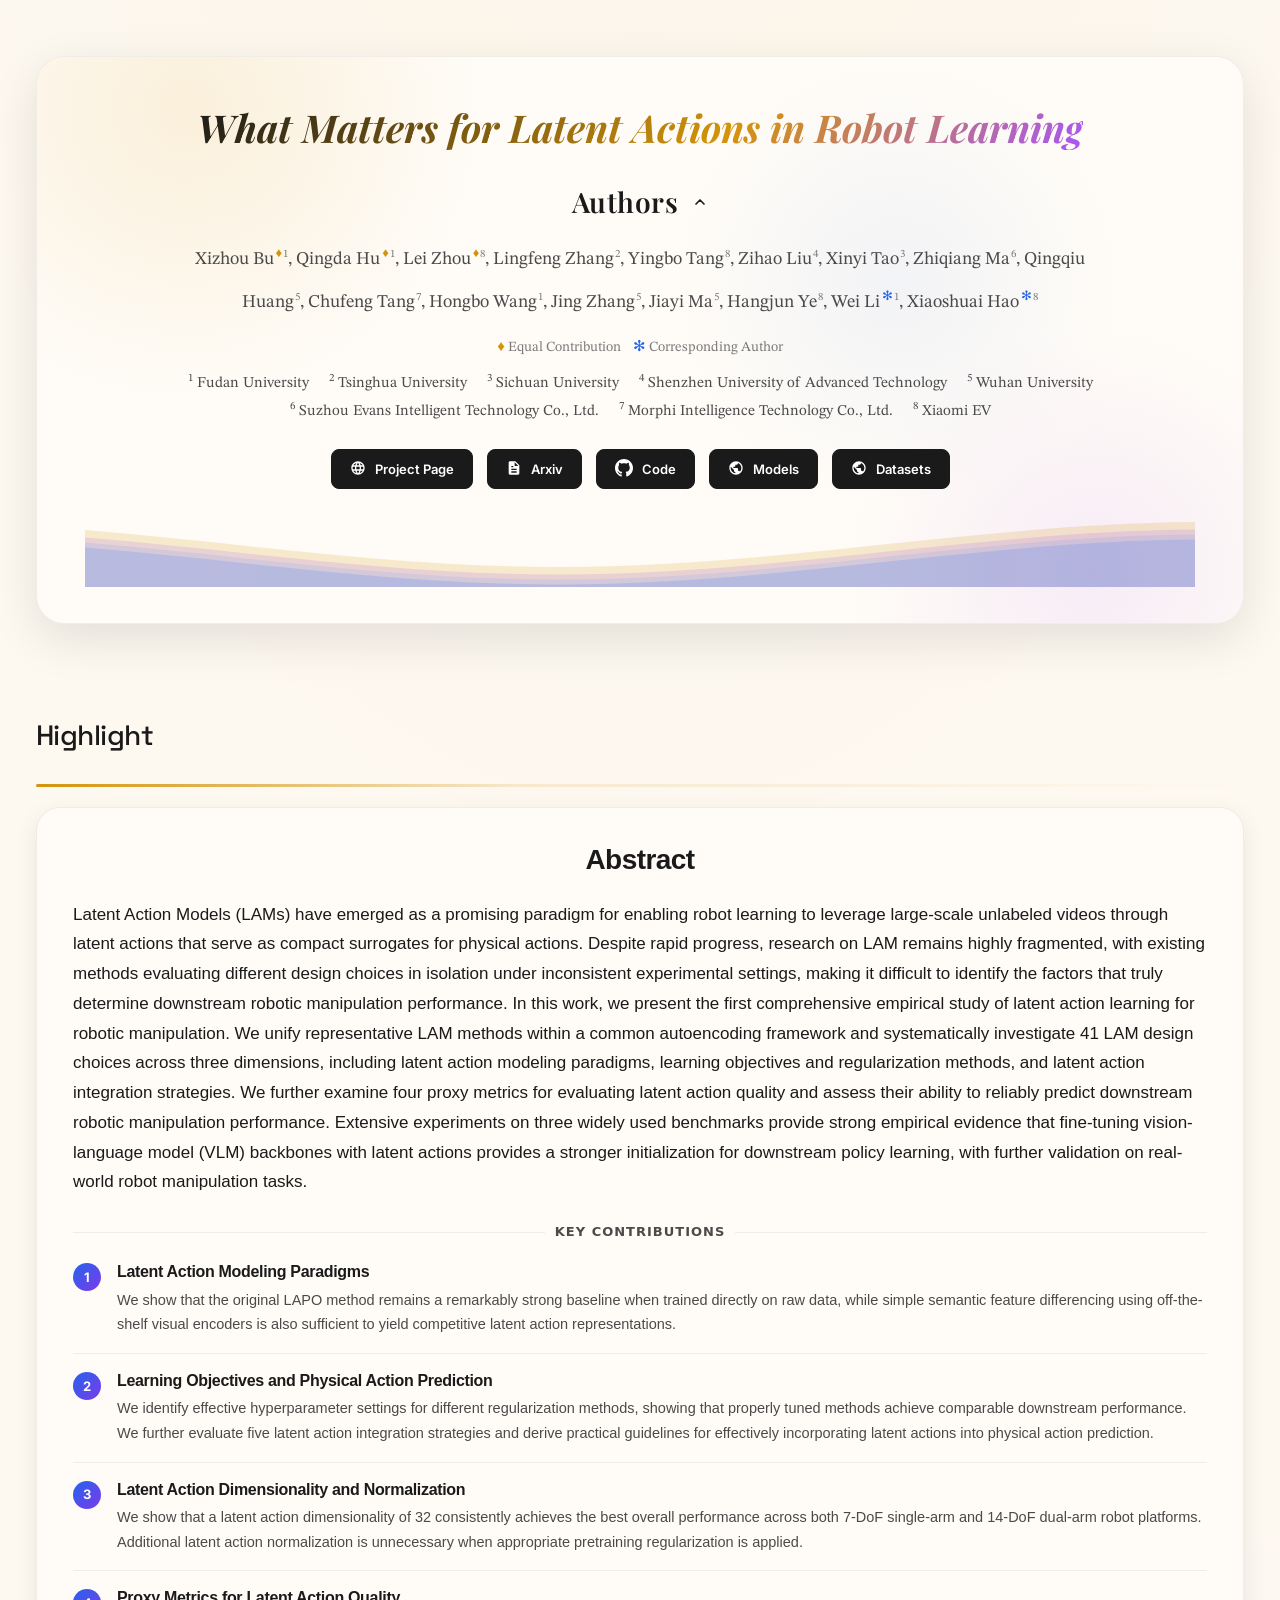
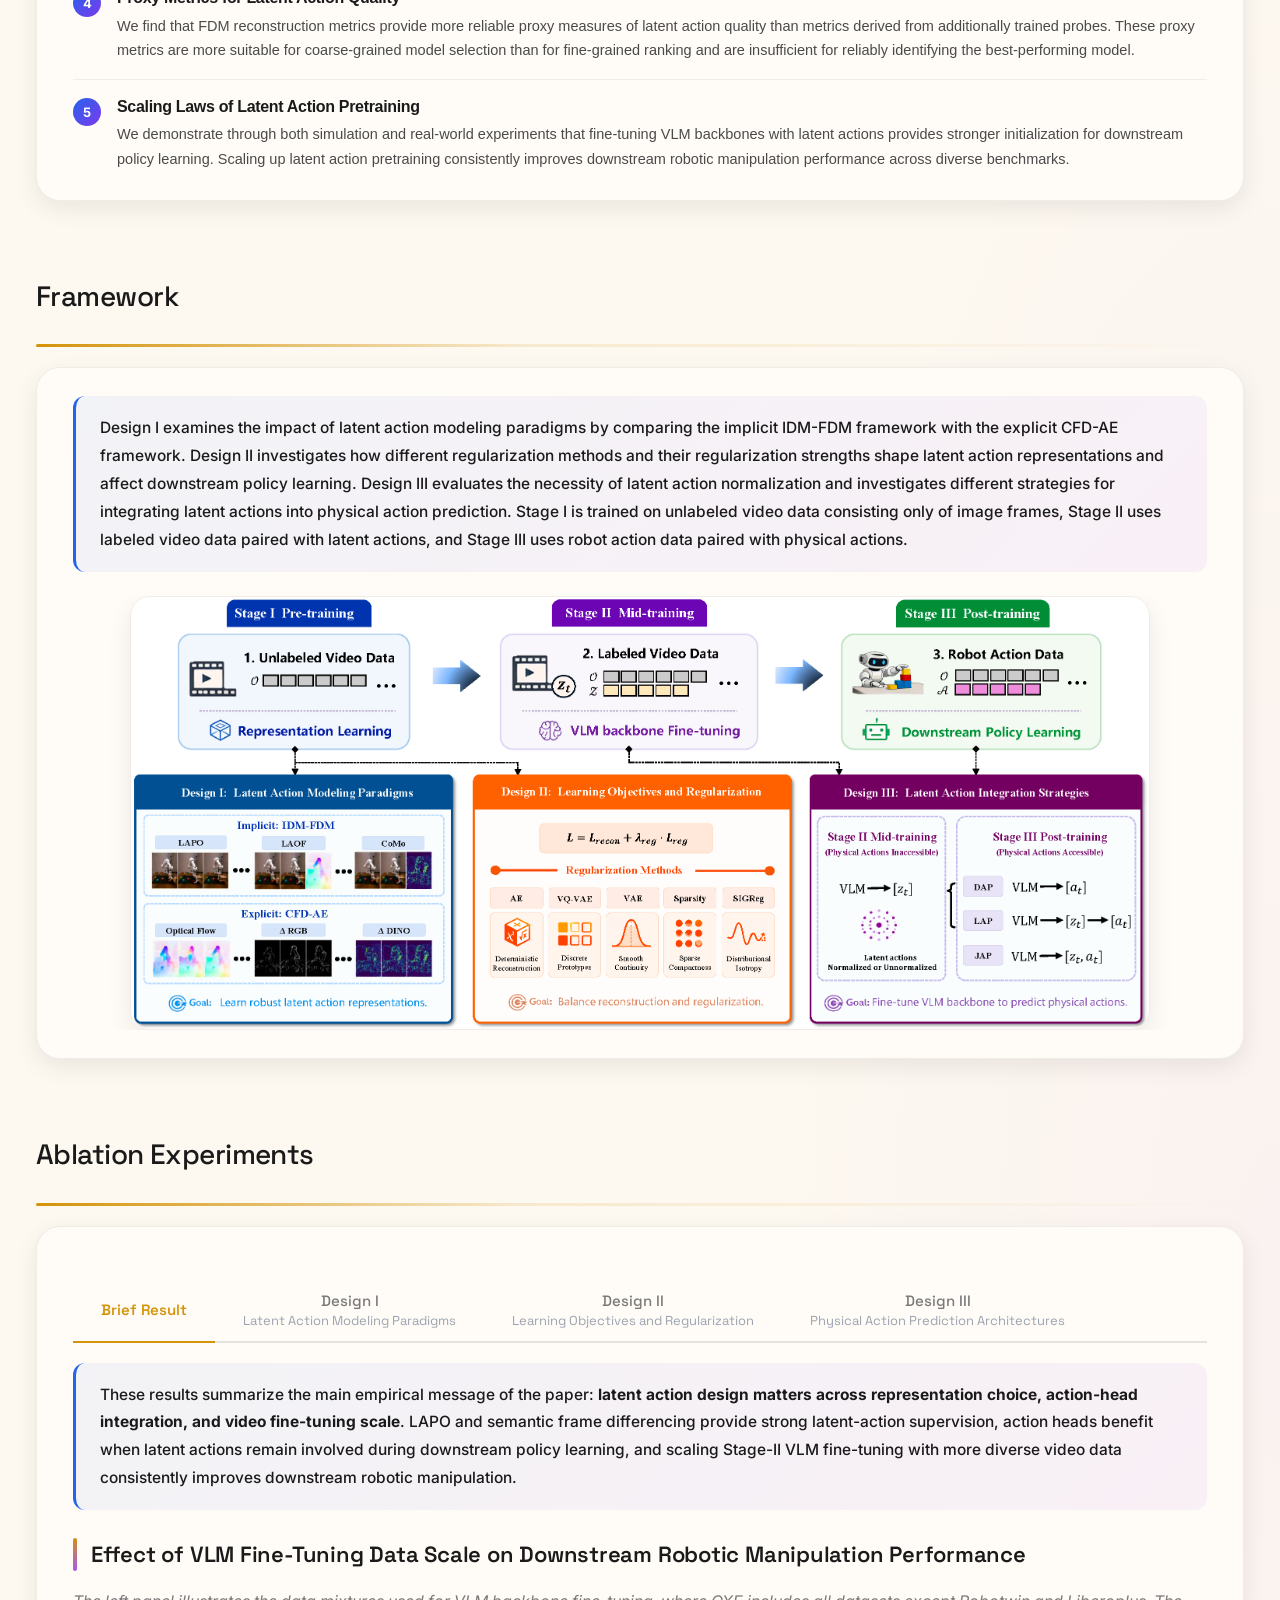
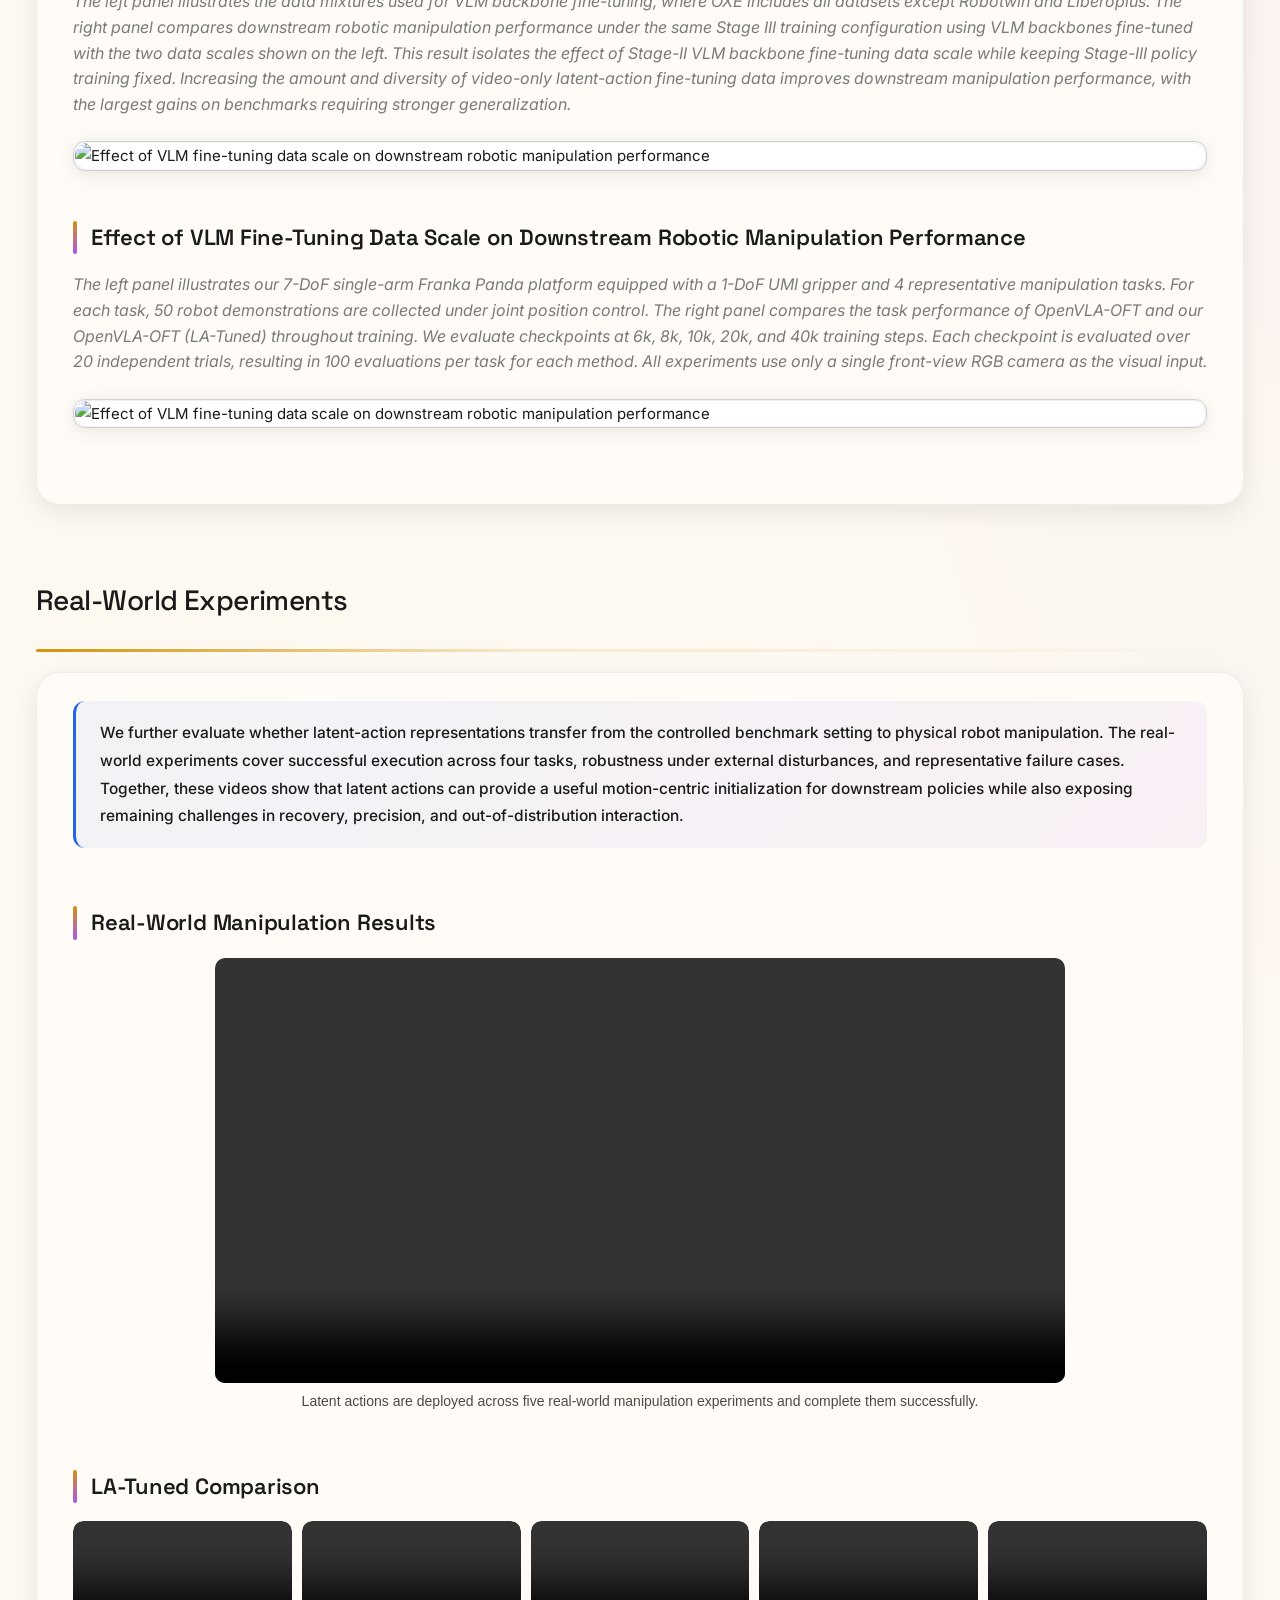
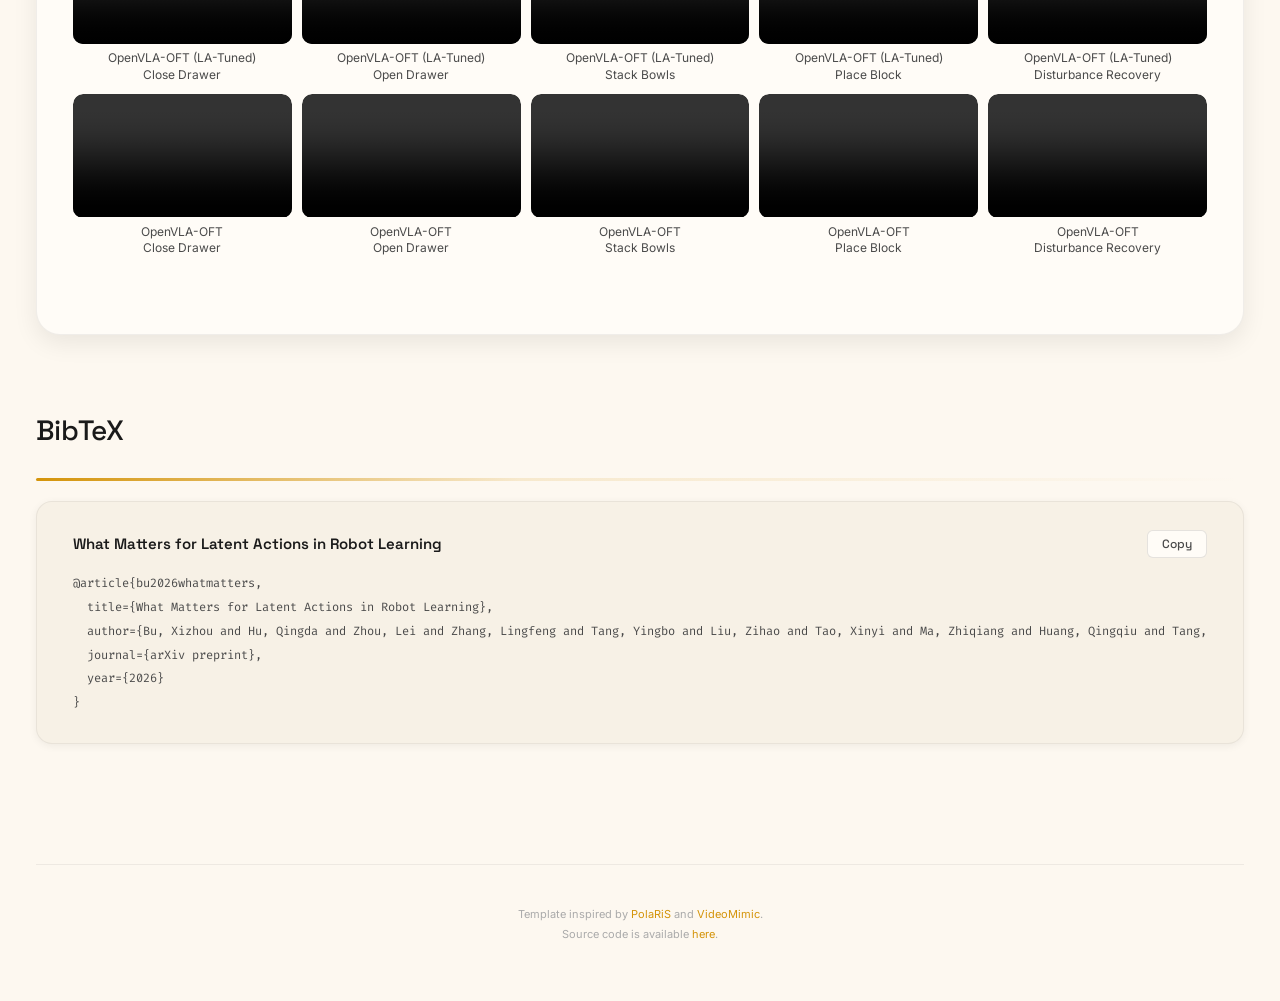
==== index.html @ 82cf4b5a "init" ====
<!DOCTYPE html>
<html lang="en">

<head>
  <meta charset="UTF-8">
  <meta name="viewport" content="width=device-width, initial-scale=1.0">
  <title>What Matters for Latent Actions in Robot Learning</title>
  <link rel="icon" href="./logo/ER1.5-logo3.png" type="image/png">
  <link rel="preconnect" href="https://fonts.googleapis.com">
  <link rel="preconnect" href="https://fonts.gstatic.com" crossorigin>
  <link href="https://fonts.googleapis.com/css2?family=Playfair+Display:wght@400;500;600;700&family=STIX+Two+Text:wght@400;500;600;700&display=swap" rel="stylesheet">
  <link rel="stylesheet" href="style.css">
</head>

<body>
  <!-- Progress Sidebar -->
  <nav class="progress-sidebar" aria-label="Page progress">
    <div class="progress-track">
      <div class="progress-line"></div>
      <div class="progress-line-fill"></div>
      <div class="progress-item" data-section="hero">
        <a href="#">
          <span class="progress-dot"></span>
          <span class="progress-label">Intro</span>
        </a>
      </div>
      <div class="progress-item" data-section="highlight">
        <a href="#highlight">
          <span class="progress-dot"></span>
          <span class="progress-label">Highlight</span>
        </a>
      </div>
      <div class="progress-item" data-section="models">
        <a href="#models">
          <span class="progress-dot"></span>
          <span class="progress-label">Framework</span>
        </a>
      </div>
      <div class="progress-item" data-section="results">
        <a href="#results">
          <span class="progress-dot"></span>
          <span class="progress-label">Ablation Experiments</span>
        </a>
      </div>
      <div class="progress-item" data-section="realworld">
        <a href="#realworld">
          <span class="progress-dot"></span>
          <span class="progress-label">Real-World Experiments</span>
        </a>
      </div>
      <div class="progress-item" data-section="bibtex">
        <a href="#bibtex">
          <span class="progress-dot"></span>
          <span class="progress-label">BibTeX</span>
        </a>
      </div>
    </div>
  </nav>

  <div class="main-content">
      <div class="hero-flow hero-compact">
      <div class="hero-orb" aria-hidden="true"></div>
      <div class="hero-title-line">
        <span class="hero-title-art hero-title-full">What Matters for Latent Actions in Robot Learning</span>
      </div>

      <div class="hero-team-block expanded">
        <div class="hero-team-header" onclick="this.parentElement.classList.toggle('expanded')">
          <span class="hero-team-name">Authors</span>
          <svg class="hero-team-arrow" width="16" height="16" viewBox="0 0 24 24" fill="none" stroke="currentColor" stroke-width="2.5" stroke-linecap="round" stroke-linejoin="round">
            <polyline points="6 9 12 15 18 9"></polyline>
          </svg>
        </div>
        <div class="hero-team-expand">
          <div class="hero-team-authors" style="font-family: 'STIX Two Text', serif; font-size: 18px; line-height: 2.4; color: var(--text-secondary); margin-top: 12px; max-width: 900px; margin-left: auto; margin-right: auto;">
            <span style="color: inherit; text-decoration: none;">Xizhou Bu</span><sup style="color: var(--honey-bronze); font-size: 13px; margin-left: 2px;">&#9830;</sup><sup style="font-size: 11px; color: var(--text-muted); margin-left: 1px;">1</sup>,
            Qingda Hu<sup style="color: var(--honey-bronze); font-size: 13px; margin-left: 2px;">&#9830;</sup><sup style="font-size: 11px; color: var(--text-muted); margin-left: 1px;">1</sup>,
            Lei Zhou<sup style="color: var(--honey-bronze); font-size: 13px; margin-left: 2px;">&#9830;</sup><sup style="font-size: 11px; color: var(--text-muted); margin-left: 1px;">8</sup>,
            Lingfeng Zhang<sup style="font-size: 11px; color: var(--text-muted); margin-left: 1px;">2</sup>,
            Yingbo Tang<sup style="font-size: 11px; color: var(--text-muted); margin-left: 1px;">8</sup>,
            Zihao Liu<sup style="font-size: 11px; color: var(--text-muted); margin-left: 1px;">4</sup>,
            Xinyi Tao<sup style="font-size: 11px; color: var(--text-muted); margin-left: 1px;">3</sup>,
            Zhiqiang Ma<sup style="font-size: 11px; color: var(--text-muted); margin-left: 1px;">6</sup>,
            Qingqiu Huang<sup style="font-size: 11px; color: var(--text-muted); margin-left: 1px;">5</sup>,
            Chufeng Tang<sup style="font-size: 11px; color: var(--text-muted); margin-left: 1px;">7</sup>,
            Hongbo Wang<sup style="font-size: 11px; color: var(--text-muted); margin-left: 1px;">1</sup>,
            Jing Zhang<sup style="font-size: 11px; color: var(--text-muted); margin-left: 1px;">5</sup>,
            Jiayi Ma<sup style="font-size: 11px; color: var(--text-muted); margin-left: 1px;">5</sup>,
            Hangjun Ye<sup style="font-size: 11px; color: var(--text-muted); margin-left: 1px;">8</sup>,
            Wei Li<sup style="color: var(--blue-energy); font-size: 13px; margin-left: 2px;">&#10043;</sup><sup style="font-size: 11px; color: var(--text-muted); margin-left: 1px;">1</sup>,
            Xiaoshuai Hao<sup style="color: var(--blue-energy); font-size: 13px; margin-left: 2px;">&#10043;</sup><sup style="font-size: 11px; color: var(--text-muted); margin-left: 1px;">8</sup>
          </div>
          <div style="margin-top: 10px; font-size: 14px; color: var(--text-muted); line-height: 1.8; font-family: 'STIX Two Text', serif;">
            <span style="color: var(--honey-bronze); font-size: 15px;">&#9830;</span> Equal Contribution &nbsp;&nbsp;
            <span style="color: var(--blue-energy); font-size: 15px;">&#10043;</span> Corresponding Author
          </div>
          <div style="margin-top: 8px; font-size: 15px; color: var(--text-secondary); line-height: 1.8; font-family: 'STIX Two Text', serif;">
            <sup style="font-size: 11px;">1</sup>&nbsp;Fudan University &nbsp;&nbsp;&nbsp;
            <sup style="font-size: 11px;">2</sup>&nbsp;Tsinghua University &nbsp;&nbsp;&nbsp;
            <sup style="font-size: 11px;">3</sup>&nbsp;Sichuan University &nbsp;&nbsp;&nbsp;
            <sup style="font-size: 11px;">4</sup>&nbsp;Shenzhen University of Advanced Technology &nbsp;&nbsp;&nbsp;
            <sup style="font-size: 11px;">5</sup>&nbsp;Wuhan University<br>
            <sup style="font-size: 11px;">6</sup>&nbsp;Suzhou Evans Intelligent Technology Co., Ltd. &nbsp;&nbsp;&nbsp;
            <sup style="font-size: 11px;">7</sup>&nbsp;Morphi Intelligence Technology Co., Ltd. &nbsp;&nbsp;&nbsp;
            <sup style="font-size: 11px;">8</sup>&nbsp;Xiaomi EV
          </div>
        </div>
      </div>

      <!-- <div class="hero-pill-row">
        <span class="hero-pill">Latent Action Models</span>
        <span class="hero-pill">VLM backbone fine-tuning</span>
        <span class="hero-pill">VLA Policy Learning</span>
      </div> -->

      <div class="hero-actions">
        <a class="cta gray" href="https://carldegio.github.io/latent_action.github.io/" target="_blank">
          <svg width="16" height="16" viewBox="0 0 24 24" fill="currentColor"
            style="vertical-align: -2px; margin-right: 6px;">
            <path d="M12 2C6.48 2 2 6.48 2 12s4.48 10 10 10 10-4.48 10-10S17.52 2 12 2zm6.93 6h-2.95c-.32-1.25-.78-2.45-1.38-3.56 1.84.63 3.37 1.91 4.33 3.56zM12 4.04c.83 1.2 1.48 2.53 1.91 3.96h-3.82c.43-1.43 1.08-2.76 1.91-3.96zM4.26 14C4.1 13.36 4 12.69 4 12s.1-1.36.26-2h3.38c-.08.66-.14 1.32-.14 2s.06 1.34.14 2H4.26zm.82 2h2.95c.32 1.25.78 2.45 1.38 3.56-1.84-.63-3.37-1.9-4.33-3.56zm2.95-8H5.08c.96-1.66 2.49-2.93 4.33-3.56C8.81 5.55 8.35 6.75 8.03 8zM12 19.96c-.83-1.2-1.48-2.53-1.91-3.96h3.82c-.43 1.43-1.08 2.76-1.91 3.96zM14.34 14H9.66c-.09-.66-.16-1.32-.16-2s.07-1.35.16-2h4.68c.09.65.16 1.32.16 2s-.07 1.34-.16 2zm.25 5.56c.6-1.11 1.06-2.31 1.38-3.56h2.95c-.96 1.65-2.49 2.93-4.33 3.56zM16.36 14c.08-.66.14-1.32.14-2s-.06-1.34-.14-2h3.38c.16.64.26 1.31.26 2s-.1 1.36-.26 2h-3.38z" />
          </svg>
          Project Page
        </a>
        <!-- <span class="cta gray cta-disabled" aria-disabled="true"> -->
        <a class="cta gray" href="https://arxiv.org/abs/2608.19613" target="_blank">
          <svg width="16" height="16" viewBox="0 0 24 24" fill="currentColor"
            style="vertical-align: -2px; margin-right: 6px;">
            <path d="M14 2H6c-1.1 0-2 .9-2 2v16c0 1.1.9 2 2 2h12c1.1 0 2-.9 2-2V8l-6-6zm-1 7V3.5L18.5 9H13zm-5 4h8v2H8v-2zm0 4h8v2H8v-2zm0-8h3v2H8V9z" />
          </svg>
          Arxiv
        <!-- </span> -->
        </a>
        <a class="cta gray" href="https://github.com/XizoB/What-Matters-for-Latent-Actions-in-Robot-Learning" target="_blank">
          <svg width="18" height="18" viewBox="0 0 24 24" fill="currentColor"
            style="vertical-align: -3px; margin-right: 6px;">
            <path
              d="M12 0c-6.626 0-12 5.373-12 12 0 5.302 3.438 9.8 8.207 11.387.599.111.793-.261.793-.577v-2.234c-3.338.726-4.033-1.416-4.033-1.416-.546-1.387-1.333-1.756-1.333-1.756-1.089-.745.083-.729.083-.729 1.205.084 1.839 1.237 1.839 1.237 1.07 1.834 2.807 1.304 3.492.997.107-.775.418-1.305.762-1.604-2.665-.305-5.467-1.334-5.467-5.931 0-1.311.469-2.381 1.236-3.221-.124-.303-.535-1.524.117-3.176 0 0 1.008-.322 3.301 1.23.957-.266 1.983-.399 3.003-.404 1.02.005 2.047.138 3.006.404 2.291-1.552 3.297-1.23 3.297-1.23.653 1.653.242 2.874.118 3.176.77.84 1.235 1.911 1.235 3.221 0 4.609-2.807 5.624-5.479 5.921.43.372.823 1.102.823 2.222v3.293c0 .319.192.694.801.576 4.765-1.589 8.199-6.086 8.199-11.386 0-6.627-5.373-12-12-12z" />
          </svg>
          Code
        </a>
        <a class="cta gray" href="https://huggingface.co/XizoB/LAM" target="_blank">
          <svg width="16" height="16" viewBox="0 0 24 24" fill="currentColor"
            style="vertical-align: -2px; margin-right: 6px;">
            <path d="M12 2C6.48 2 2 6.48 2 12s4.48 10 10 10 10-4.48 10-10S17.52 2 12 2zm-1 17.93c-3.95-.49-7-3.85-7-7.93 0-.62.08-1.21.21-1.79L9 15v1c0 1.1.9 2 2 2v1.93zm6.9-2.54c-.26-.81-1-1.39-1.9-1.39h-1v-3c0-.55-.45-1-1-1H8v-2h2c.55 0 1-.45 1-1V7h2c1.1 0 2-.9 2-2v-.41c2.93 1.19 5 4.06 5 7.41 0 2.08-.8 3.97-2.1 5.39z" />
          </svg>
          Models
        </a>
        <a class="cta gray" href="https://huggingface.co/datasets/XizoB/franka_20260617_lerobotv2.1" target="_blank">
          <svg width="16" height="16" viewBox="0 0 24 24" fill="currentColor"
            style="vertical-align: -2px; margin-right: 6px;">
            <path d="M12 2C6.48 2 2 6.48 2 12s4.48 10 10 10 10-4.48 10-10S17.52 2 12 2zm-1 17.93c-3.95-.49-7-3.85-7-7.93 0-.62.08-1.21.21-1.79L9 15v1c0 1.1.9 2 2 2v1.93zm6.9-2.54c-.26-.81-1-1.39-1.9-1.39h-1v-3c0-.55-.45-1-1-1H8v-2h2c.55 0 1-.45 1-1V7h2c1.1 0 2-.9 2-2v-.41c2.93 1.19 5 4.06 5 7.41 0 2.08-.8 3.97-2.1 5.39z" />
          </svg>
          Datasets
        </a>
      </div>

      <div class="hero-waves" aria-hidden="true">
        <svg class="waves-svg" xmlns="http://www.w3.org/2000/svg" xmlns:xlink="http://www.w3.org/1999/xlink"
          viewBox="0 24 150 28" preserveAspectRatio="none" shape-rendering="auto">
          <defs>
            <path id="gentle-wave" d="M-160 44c30 0 58-18 88-18s 58 18 88 18 58-18 88-18 58 18 88 18 v44h-352z"></path>
          </defs>
          <g class="wave-parallax">
            <use xlink:href="#gentle-wave" x="48" y="0" fill="rgba(212,148,10,0.25)"></use>
            <use xlink:href="#gentle-wave" x="48" y="3" fill="rgba(147,51,234,0.2)"></use>
            <use xlink:href="#gentle-wave" x="48" y="5" fill="rgba(59,130,246,0.18)"></use>
            <use xlink:href="#gentle-wave" x="48" y="7" fill="rgba(37,99,235,0.25)"></use>
          </g>
        </svg>
      </div>
    </div>

    <!-- ══════════════════════════════════════════�?-->
    <!-- Section 1: Highlight -->
    <!-- ══════════════════════════════════════════�?-->
    <div class="tagline" id="highlight">Highlight</div>

    <!-- TL;DR + Key Contributions -->
    <div class="card-surface" style="margin-bottom: 24px; padding: 28px 36px;">
      <!-- Abstract Header -->
      <div style="display: flex; justify-content: center; align-items: center; margin-bottom: 16px;">
        <h2 style="font-size: 28px; font-weight: 600; color: var(--text-primary); margin: 0; font-family: -apple-system, BlinkMacSystemFont, 'Helvetica Neue', Arial, sans-serif;">
          Abstract
        </h2>
      </div>
      <p style="font-size: 17px; line-height: 1.75; color: var(--text-primary); margin: 0 0 24px 0; font-weight: 400; font-family: -apple-system, BlinkMacSystemFont, 'Helvetica Neue', Arial, sans-serif;">Latent Action Models (LAMs) have emerged as a promising paradigm for enabling robot learning to leverage large-scale unlabeled videos through latent actions that serve as compact surrogates for physical actions. Despite rapid progress, research on LAM remains highly fragmented, with existing methods evaluating different design choices in isolation under inconsistent experimental settings, making it difficult to identify the factors that truly determine downstream robotic manipulation performance. In this work, we present the first comprehensive empirical study of latent action learning for robotic manipulation. We unify representative LAM methods within a common autoencoding framework and systematically investigate 41 LAM design choices across three dimensions, including latent action modeling paradigms, learning objectives and regularization methods, and latent action integration strategies. We further examine four proxy metrics for evaluating latent action quality and assess their ability to reliably predict downstream robotic manipulation performance. Extensive experiments on three widely used benchmarks provide strong empirical evidence that fine-tuning vision-language model (VLM) backbones with latent actions provides a stronger initialization for downstream policy learning, with further validation on real-world robot manipulation tasks.</p>

      <!-- Key Contributions -->
      <div style="display: flex; align-items: center; gap: 10px; margin-bottom: 18px;">
        <div style="height: 1px; flex: 1; background: var(--border-subtle);"></div>
        <span style="font-size: 13px; font-weight: 600; letter-spacing: 1px; text-transform: uppercase; color: var(--text-secondary); font-family: system-ui, sans-serif;">Key Contributions</span>
        <div style="height: 1px; flex: 1; background: var(--border-subtle);"></div>
      </div>

      <div class="kc-list">
        <div class="kc-item">
          <div class="kc-num">1</div>
          <div class="kc-body">
            <h3 class="kc-title">Latent Action Modeling Paradigms</h3>
            <p class="kc-desc">We show that the original LAPO method remains a remarkably strong baseline when trained directly on raw data, while simple semantic feature differencing using off-the-shelf visual encoders is also sufficient to yield competitive latent action representations.</p>
          </div>
        </div>
        <div class="kc-item">
          <div class="kc-num">2</div>
          <div class="kc-body">
            <h3 class="kc-title">Learning Objectives and  Physical Action Prediction</h3>
            <p class="kc-desc">We identify effective hyperparameter settings for different regularization methods, showing that properly tuned methods achieve comparable downstream performance. We further evaluate five latent action integration strategies and derive practical guidelines for effectively incorporating latent actions into physical action prediction.</p>
          </div>
        </div>
        <div class="kc-item">
          <div class="kc-num">3</div>
          <div class="kc-body">
            <h3 class="kc-title">Latent Action Dimensionality and Normalization</h3>
            <p class="kc-desc">We show that a latent action dimensionality of 32 consistently achieves the best overall performance across both 7-DoF single-arm and 14-DoF dual-arm robot platforms. Additional latent action normalization is unnecessary when appropriate pretraining regularization is applied.</p>
          </div>
        </div>
        <div class="kc-item">
          <div class="kc-num">4</div>
          <div class="kc-body">
            <h3 class="kc-title">Proxy Metrics for Latent Action Quality</h3>
            <p class="kc-desc">We find that FDM reconstruction metrics provide more reliable proxy measures of latent action quality than metrics derived from additionally trained probes. These proxy metrics are more suitable for coarse-grained model selection than for fine-grained ranking and are insufficient for reliably identifying the best-performing model.</p>
          </div>
        </div>
        <div class="kc-item">
          <div class="kc-num">5</div>
          <div class="kc-body">
            <h3 class="kc-title">Scaling Laws of Latent Action Pretraining</h3>
            <p class="kc-desc">We demonstrate through both simulation and real-world experiments that fine-tuning VLM backbones with latent actions provides stronger initialization for downstream policy learning. Scaling up latent action pretraining consistently improves downstream robotic manipulation performance across diverse benchmarks.</p>
          </div>
        </div>
      </div>
    </div>

    <!-- <div class="card-surface charts-section">
      <div class="section-heading">What the Study Covers</div>
      <p class="section-lead">The paper evaluates latent action learning across diverse robots and manipulation tasks, connecting self-supervised latent action pretraining to downstream VLA policy learning.</p>
      <div style="background: linear-gradient(135deg, rgba(37,99,235,0.06) 0%, rgba(147,51,234,0.06) 100%); border-left: 3px solid var(--blue-energy); border-radius: 12px; padding: 18px 24px; margin-bottom: 16px;">
        <p style="color: var(--text-primary); font-size: 15.5px; line-height: 1.8; margin: 0; font-weight: 500;">
          <strong>Core message:</strong> latent actions can become a scalable bridge from abundant unlabeled video to robot policy learning, but their effectiveness depends on evaluation protocol, representation choice, regularization, action-head design, latent dimensionality, and data scale.
        </p>
      </div>
      <div class="kc-list">
        <div class="kc-item">
          <div class="kc-num">Q</div>
          <div class="kc-body">
            <h3 class="kc-title">Which proxy should guide model selection?</h3>
            <p class="kc-desc">Forward-dynamics reconstruction better reflects downstream trends than direct MLP decoding of physical actions.</p>
          </div>
        </div>
        <div class="kc-item">
          <div class="kc-num">Q</div>
          <div class="kc-body">
            <h3 class="kc-title">Which design choices are reliable defaults?</h3>
            <p class="kc-desc">LAPO remains a strong baseline; tuned regularization matters; dimension 32 is a robust default across tested robot embodiments.</p>
          </div>
        </div>
        <div class="kc-item">
          <div class="kc-num">Q</div>
          <div class="kc-body">
            <h3 class="kc-title">Does latent-action pretraining scale?</h3>
            <p class="kc-desc">Increasing latent-action data for VLM fine-tuning consistently improves downstream VLA performance under the same downstream training recipe.</p>
          </div>
        </div>
      </div> -->

    </div>

    <!-- ══════════════════════════════════════════�?-->
    <!-- Section 2: Models -->
    <!-- ══════════════════════════════════════════�?-->
    <div class="tagline" id="models">Framework</div>

    <div class="card-surface">
      <div style="background: linear-gradient(135deg, rgba(37,99,235,0.06) 0%, rgba(147,51,234,0.06) 100%); border-left: 3px solid var(--blue-energy); border-radius: 12px; padding: 18px 24px; margin: 0 0 24px 0;">
        <p style="color: var(--text-primary); font-size: 15.5px; line-height: 1.8; margin: 0; font-weight: 500;">Design I examines the impact of latent action modeling paradigms by comparing the implicit IDM-FDM framework with the explicit CFD-AE framework. Design II investigates how different regularization methods and their regularization strengths shape latent action representations and affect downstream policy learning. Design III evaluates the necessity of latent action normalization and investigates different strategies for integrating latent actions into physical action prediction. Stage I is trained on unlabeled video data consisting only of image frames, Stage II uses labeled video data paired with latent actions, and Stage III uses robot action data paired with physical actions.</p>
      </div>

      <div style="overflow: hidden;">
        <img src="./images/main.png"
            alt="Main figure for What Matters for Latent Actions in Robot Learning"
            style="width: 90%; height: auto; display: block; margin: 0 auto;">
      </div>

      <!-- <div style="overflow: hidden; margin-top: 20px;">
        <img src="./images/arch.png" alt="Latent action learning architecture" style="width: 100%; height: auto; display: block;">
      </div> -->
    </div>

    <!-- ══════════════════════════════════════════�?-->
    <!-- Section 6: Results -->
    <!-- ══════════════════════════════════════════�?-->
    <div class="tagline" id="results">Ablation Experiments</div>

    <div class="card-surface">
      <!-- Result Tabs -->
      <div class="result-tabs">
        <button class="result-tab active" data-tab="vlm-tab">Brief Result</button>
        <button class="result-tab" data-tab="vla-tab">Design I<br><span class="tab-sub">Latent Action Modeling Paradigms</span></button>
        <button class="result-tab" data-tab="libero-tab">Design II<br><span class="tab-sub">Learning Objectives and Regularization</span></button>
        <button class="result-tab" data-tab="regularization-tab">Design III<br><span class="tab-sub">Physical Action Prediction Architectures</span></button>
      </div>

      <!-- Tab 1: VLM -->
      <div class="result-tab-content active" id="vlm-tab">

      <div style="background: linear-gradient(135deg, rgba(37,99,235,0.06) 0%, rgba(147,51,234,0.06) 100%); border-left: 3px solid var(--blue-energy); border-radius: 12px; padding: 18px 24px; margin: 20px 0 20px 0;">
        <p style="color: var(--text-primary); font-size: 15.5px; line-height: 1.8; margin: 0; font-weight: 500;">These results summarize the main empirical message of the paper: <strong>latent action design matters across representation choice, action-head integration, and video fine-tuning scale</strong>. LAPO and semantic frame differencing provide strong latent-action supervision, action heads benefit when latent actions remain involved during downstream policy learning, and scaling Stage-II VLM fine-tuning with more diverse video data consistently improves downstream robotic manipulation.</p>
      </div>

      <!-- <section class="leaderboard-section brief-result-section">
        <div class="section-heading">Main Performance Comparison</div>
        <p class="section-lead">This table compares latent action designs across LIBERO, LIBERO-Plus, and RoboTwin2.0 under five action-head architectures. It highlights the overall strength of LAPO, the competitiveness of semantic frame differencing such as &Delta;DINO, and the weaker robustness of optical-flow based representations under perturbations.</p>
        <div class="brief-result-figure">
          <img src="./images/main_performance.png" alt="Main performance comparison">
        </div>
      </section> -->

      <!-- <section class="leaderboard-section brief-result-section">
        <div class="section-heading">Different Action Head Comparison</div>
        <p class="section-lead">Each cell reports the mean score over LIBERO, LIBERO-Plus, and RoboTwin2.0 for a specific combination of consecutive-frame motion representation (or regularization method) and action-head architecture. Darker colors indicate better average performance. DAP and LAP use the Action Inaccessible setting, while JAP, JAP-DAP, and JAP-LAP use the Action Accessible setting where latent actions and physical actions are jointly used to fine-tune the VLM backbone.</p>
        <div class="brief-result-figure">
          <img src="./images/action_head.png" alt="Different action head comparison">
        </div>
      </section> -->

      <section class="leaderboard-section brief-result-section">
        <div class="section-heading">Effect of VLM Fine-Tuning Data Scale on Downstream Robotic Manipulation Performance</div>
        <p class="section-lead">The left panel illustrates the data mixtures used for VLM backbone fine-tuning, where OXE includes all datasets except Robotwin and Liberoplus. The right panel compares downstream robotic manipulation performance under the same Stage III training configuration using VLM backbones fine-tuned with the two data scales shown on the left. This result isolates the effect of Stage-II VLM backbone fine-tuning data scale while keeping Stage-III policy training fixed. Increasing the amount and diversity of video-only latent-action fine-tuning data improves downstream manipulation performance, with the largest gains on benchmarks requiring stronger generalization.</p>
        <div class="brief-result-figure">
          <img src="./images/scaling_law.png" alt="Effect of VLM fine-tuning data scale on downstream robotic manipulation performance">
        </div>
      </section>

      <section class="leaderboard-section brief-result-section">
        <div class="section-heading">Effect of VLM Fine-Tuning Data Scale on Downstream Robotic Manipulation Performance</div>
        <p class="section-lead">The left panel illustrates our 7-DoF single-arm Franka Panda platform equipped with a 1-DoF UMI gripper and 4 representative manipulation tasks. For each task, 50 robot demonstrations are collected under joint position control. The right panel compares the task performance of OpenVLA-OFT and our OpenVLA-OFT (LA-Tuned) throughout training. We evaluate checkpoints at 6k, 8k, 10k, 20k, and 40k training steps. Each checkpoint is evaluated over 20 independent trials, resulting in 100 evaluations per task for each method. All experiments use only a single front-view RGB camera as the visual input.</p>
        <div class="brief-result-figure">
          <img src="./images/realworld.png" alt="Effect of VLM fine-tuning data scale on downstream robotic manipulation performance">
        </div>
      </section>

      </div><!-- end vlm-tab -->

      <!-- Tab 2: VLA -->
      <div class="result-tab-content" id="vla-tab">

      <div style="background: linear-gradient(135deg, rgba(37,99,235,0.06) 0%, rgba(147,51,234,0.06) 100%); border-left: 3px solid var(--blue-energy); border-radius: 12px; padding: 18px 24px; margin: 20px 0 20px 0;">
        <p style="color: var(--text-primary); font-size: 15.5px; line-height: 1.8; margin: 0; font-weight: 500;">Across LIBERO, LIBERO-Plus, and RoboTwin2.0, <strong>LAPO</strong> achieves the strongest overall performance, while <strong>&Delta;DINO</strong> remains highly competitive and consistently outperforms optical-flow based representations. This suggests that semantic consecutive-frame differences capture action-relevant motion more robustly than pure geometric flow, especially under visual perturbations and distribution shifts.</p>
      </div>

      <section class="leaderboard-section brief-result-section">
        <div class="section-heading">Main Performance Comparison</div>
        <p class="section-lead">This table compares latent action designs across LIBERO, LIBERO-Plus, and RoboTwin2.0 under five action-head architectures. It highlights the overall strength of LAPO, the competitiveness of semantic frame differencing such as &Delta;DINO, and the weaker robustness of optical-flow based representations under perturbations.</p>
        <div class="brief-result-figure">
          <img src="./images/main_performance.png" alt="Main performance comparison">
        </div>
      </section>

      <div class="sub-result-group">
      <div class="sub-result-tabs" aria-label="design 1 benchmark groups">
        <button class="sub-result-tab active" data-subtab="design1-libero">LIBERO</button>
        <button class="sub-result-tab" data-subtab="design1-libero-plus">LIBERO-Plus</button>
        <button class="sub-result-tab" data-subtab="design1-robotwin">RoboTwin2.0</button>
      </div>

      <div class="sub-result-content active" id="design1-libero">
        <section class="leaderboard-section latent-grid-section">
          <div class="section-heading">LIBERO-10</div>
          <div class="leaderboard-table-wrapper">
            <table class="leaderboard-table vla-table latent-action-table">
              <thead>
                <tr>
                  <th class="sticky-col benchmark-header">Method</th><th>DAP</th><th>LAP</th><th>JAP</th><th>JAP-DAP</th><th>JAP-LAP</th><th>Avg.</th>
                </tr>
              </thead>
              <tbody>
              <tr><td class="sticky-col bench-name">RAFT</td><td>0.620</td><td>0.652</td><td>0.684</td><td>0.668</td><td>0.708</td><td>0.666</td></tr>
              <tr><td class="sticky-col bench-name">SEA-RAFT</td><td>0.630</td><td>0.672</td><td>0.678</td><td>0.728</td><td>0.708</td><td>0.683</td></tr>
              <tr><td class="sticky-col bench-name">&Delta;RGB</td><td>0.708</td><td>0.720</td><td>0.814</td><td>0.792</td><td>0.812</td><td>0.769</td></tr>
              <tr><td class="sticky-col bench-name">&Delta;DINO</td><td>0.892</td><td>0.860</td><td>0.848</td><td>0.850</td><td>0.856</td><td>0.861</td></tr>
              <tr><td class="sticky-col bench-name">CoMo</td><td>0.840</td><td>0.842</td><td>0.840</td><td>0.824</td><td>0.836</td><td>0.836</td></tr>
              <tr><td class="sticky-col bench-name">LAOF</td><td>0.790</td><td>0.770</td><td>0.786</td><td>0.768</td><td>0.764</td><td>0.776</td></tr>
              <tr><td class="sticky-col bench-name">LAPO</td><td>0.882</td><td>0.862</td><td>0.862</td><td>0.802</td><td>0.814</td><td>0.844</td></tr>
              </tbody>
            </table>
          </div>
        </section>

        <section class="leaderboard-section latent-grid-section">
          <div class="section-heading">LIBERO-goal</div>
          <div class="leaderboard-table-wrapper">
            <table class="leaderboard-table vla-table latent-action-table">
              <thead>
                <tr>
                  <th class="sticky-col benchmark-header">Method</th><th>DAP</th><th>LAP</th><th>JAP</th><th>JAP-DAP</th><th>JAP-LAP</th><th>Avg.</th>
                </tr>
              </thead>
              <tbody>
              <tr><td class="sticky-col bench-name">RAFT</td><td>0.918</td><td>0.936</td><td>0.940</td><td>0.922</td><td>0.912</td><td>0.926</td></tr>
              <tr><td class="sticky-col bench-name">SEA-RAFT</td><td>0.932</td><td>0.914</td><td>0.938</td><td>0.946</td><td>0.938</td><td>0.934</td></tr>
              <tr><td class="sticky-col bench-name">&Delta;RGB</td><td>0.948</td><td>0.940</td><td>0.948</td><td>0.938</td><td>0.938</td><td>0.942</td></tr>
              <tr><td class="sticky-col bench-name">&Delta;DINO</td><td>0.964</td><td>0.962</td><td>0.950</td><td>0.962</td><td>0.960</td><td>0.960</td></tr>
              <tr><td class="sticky-col bench-name">CoMo</td><td>0.960</td><td>0.968</td><td>0.948</td><td>0.946</td><td>0.954</td><td>0.955</td></tr>
              <tr><td class="sticky-col bench-name">LAOF</td><td>0.962</td><td>0.936</td><td>0.958</td><td>0.948</td><td>0.960</td><td>0.953</td></tr>
              <tr><td class="sticky-col bench-name">LAPO</td><td>0.972</td><td>0.956</td><td>0.954</td><td>0.952</td><td>0.960</td><td>0.959</td></tr>
              </tbody>
            </table>
          </div>
        </section>

        <section class="leaderboard-section latent-grid-section">
          <div class="section-heading">LIBERO-object</div>
          <div class="leaderboard-table-wrapper">
            <table class="leaderboard-table vla-table latent-action-table">
              <thead>
                <tr>
                  <th class="sticky-col benchmark-header">Method</th><th>DAP</th><th>LAP</th><th>JAP</th><th>JAP-DAP</th><th>JAP-LAP</th><th>Avg.</th>
                </tr>
              </thead>
              <tbody>
              <tr><td class="sticky-col bench-name">RAFT</td><td>0.366</td><td>0.470</td><td>0.910</td><td>0.924</td><td>0.900</td><td>0.714</td></tr>
              <tr><td class="sticky-col bench-name">SEA-RAFT</td><td>0.330</td><td>0.662</td><td>0.936</td><td>0.962</td><td>0.952</td><td>0.768</td></tr>
              <tr><td class="sticky-col bench-name">&Delta;RGB</td><td>0.940</td><td>0.954</td><td>0.976</td><td>0.978</td><td>0.968</td><td>0.963</td></tr>
              <tr><td class="sticky-col bench-name">&Delta;DINO</td><td>0.996</td><td>0.990</td><td>0.980</td><td>0.980</td><td>0.972</td><td>0.984</td></tr>
              <tr><td class="sticky-col bench-name">CoMo</td><td>0.980</td><td>0.988</td><td>0.976</td><td>0.980</td><td>0.984</td><td>0.982</td></tr>
              <tr><td class="sticky-col bench-name">LAOF</td><td>0.962</td><td>0.954</td><td>0.976</td><td>0.974</td><td>0.976</td><td>0.968</td></tr>
              <tr><td class="sticky-col bench-name">LAPO</td><td>0.988</td><td>0.990</td><td>0.964</td><td>0.970</td><td>0.974</td><td>0.977</td></tr>
              </tbody>
            </table>
          </div>
        </section>

        <section class="leaderboard-section latent-grid-section">
          <div class="section-heading">LIBERO-spatial</div>
          <div class="leaderboard-table-wrapper">
            <table class="leaderboard-table vla-table latent-action-table">
              <thead>
                <tr>
                  <th class="sticky-col benchmark-header">Method</th><th>DAP</th><th>LAP</th><th>JAP</th><th>JAP-DAP</th><th>JAP-LAP</th><th>Avg.</th>
                </tr>
              </thead>
              <tbody>
              <tr><td class="sticky-col bench-name">RAFT</td><td>0.798</td><td>0.796</td><td>0.818</td><td>0.828</td><td>0.826</td><td>0.813</td></tr>
              <tr><td class="sticky-col bench-name">SEA-RAFT</td><td>0.798</td><td>0.808</td><td>0.834</td><td>0.836</td><td>0.832</td><td>0.822</td></tr>
              <tr><td class="sticky-col bench-name">&Delta;RGB</td><td>0.816</td><td>0.826</td><td>0.856</td><td>0.866</td><td>0.864</td><td>0.846</td></tr>
              <tr><td class="sticky-col bench-name">&Delta;DINO</td><td>0.880</td><td>0.880</td><td>0.874</td><td>0.888</td><td>0.882</td><td>0.881</td></tr>
              <tr><td class="sticky-col bench-name">CoMo</td><td>0.848</td><td>0.850</td><td>0.874</td><td>0.862</td><td>0.858</td><td>0.858</td></tr>
              <tr><td class="sticky-col bench-name">LAOF</td><td>0.842</td><td>0.834</td><td>0.860</td><td>0.864</td><td>0.868</td><td>0.854</td></tr>
              <tr><td class="sticky-col bench-name">LAPO</td><td>0.870</td><td>0.866</td><td>0.848</td><td>0.868</td><td>0.852</td><td>0.861</td></tr>
              </tbody>
            </table>
          </div>
        </section>
      </div>

      <div class="sub-result-content" id="design1-libero-plus">
        <section class="leaderboard-section latent-grid-section">
          <div class="section-heading">LIBERO-Plus-10</div>
          <div class="leaderboard-table-wrapper">
            <table class="leaderboard-table vla-table latent-action-table">
              <thead>
                <tr>
                  <th class="sticky-col benchmark-header">Method</th><th>DAP</th><th>LAP</th><th>JAP</th><th>JAP-DAP</th><th>JAP-LAP</th><th>Avg.</th>
                </tr>
              </thead>
              <tbody>
              <tr><td class="sticky-col bench-name">RAFT</td><td>0.201</td><td>0.277</td><td>0.244</td><td>0.237</td><td>0.257</td><td>0.243</td></tr>
              <tr><td class="sticky-col bench-name">SEA-RAFT</td><td>0.211</td><td>0.272</td><td>0.303</td><td>0.277</td><td>0.305</td><td>0.274</td></tr>
              <tr><td class="sticky-col bench-name">&Delta;RGB</td><td>0.328</td><td>0.323</td><td>0.397</td><td>0.331</td><td>0.344</td><td>0.345</td></tr>
              <tr><td class="sticky-col bench-name">&Delta;DINO</td><td>0.435</td><td>0.468</td><td>0.415</td><td>0.405</td><td>0.428</td><td>0.430</td></tr>
              <tr><td class="sticky-col bench-name">CoMo</td><td>0.361</td><td>0.377</td><td>0.400</td><td>0.366</td><td>0.359</td><td>0.373</td></tr>
              <tr><td class="sticky-col bench-name">LAOF</td><td>0.275</td><td>0.257</td><td>0.305</td><td>0.308</td><td>0.356</td><td>0.300</td></tr>
              <tr><td class="sticky-col bench-name">LAPO</td><td>0.402</td><td>0.430</td><td>0.379</td><td>0.392</td><td>0.394</td><td>0.399</td></tr>
              </tbody>
            </table>
          </div>
        </section>

        <section class="leaderboard-section latent-grid-section">
          <div class="section-heading">LIBERO-Plus-goal</div>
          <div class="leaderboard-table-wrapper">
            <table class="leaderboard-table vla-table latent-action-table">
              <thead>
                <tr>
                  <th class="sticky-col benchmark-header">Method</th><th>DAP</th><th>LAP</th><th>JAP</th><th>JAP-DAP</th><th>JAP-LAP</th><th>Avg.</th>
                </tr>
              </thead>
              <tbody>
              <tr><td class="sticky-col bench-name">RAFT</td><td>0.274</td><td>0.306</td><td>0.394</td><td>0.430</td><td>0.438</td><td>0.368</td></tr>
              <tr><td class="sticky-col bench-name">SEA-RAFT</td><td>0.176</td><td>0.262</td><td>0.338</td><td>0.318</td><td>0.369</td><td>0.284</td></tr>
              <tr><td class="sticky-col bench-name">&Delta;RGB</td><td>0.438</td><td>0.399</td><td>0.457</td><td>0.462</td><td>0.477</td><td>0.447</td></tr>
              <tr><td class="sticky-col bench-name">&Delta;DINO</td><td>0.462</td><td>0.482</td><td>0.435</td><td>0.438</td><td>0.438</td><td>0.451</td></tr>
              <tr><td class="sticky-col bench-name">CoMo</td><td>0.381</td><td>0.416</td><td>0.418</td><td>0.462</td><td>0.452</td><td>0.426</td></tr>
              <tr><td class="sticky-col bench-name">LAOF</td><td>0.330</td><td>0.328</td><td>0.489</td><td>0.462</td><td>0.496</td><td>0.421</td></tr>
              <tr><td class="sticky-col bench-name">LAPO</td><td>0.379</td><td>0.435</td><td>0.513</td><td>0.516</td><td>0.511</td><td>0.471</td></tr>
              </tbody>
            </table>
          </div>
        </section>

        <section class="leaderboard-section latent-grid-section">
          <div class="section-heading">LIBERO-Plus-object</div>
          <div class="leaderboard-table-wrapper">
            <table class="leaderboard-table vla-table latent-action-table">
              <thead>
                <tr>
                  <th class="sticky-col benchmark-header">Method</th><th>DAP</th><th>LAP</th><th>JAP</th><th>JAP-DAP</th><th>JAP-LAP</th><th>Avg.</th>
                </tr>
              </thead>
              <tbody>
              <tr><td class="sticky-col bench-name">RAFT</td><td>0.392</td><td>0.442</td><td>0.314</td><td>0.317</td><td>0.324</td><td>0.358</td></tr>
              <tr><td class="sticky-col bench-name">SEA-RAFT</td><td>0.382</td><td>0.422</td><td>0.304</td><td>0.337</td><td>0.342</td><td>0.357</td></tr>
              <tr><td class="sticky-col bench-name">&Delta;RGB</td><td>0.377</td><td>0.470</td><td>0.395</td><td>0.392</td><td>0.440</td><td>0.415</td></tr>
              <tr><td class="sticky-col bench-name">&Delta;DINO</td><td>0.487</td><td>0.485</td><td>0.372</td><td>0.380</td><td>0.367</td><td>0.418</td></tr>
              <tr><td class="sticky-col bench-name">CoMo</td><td>0.357</td><td>0.410</td><td>0.437</td><td>0.415</td><td>0.387</td><td>0.401</td></tr>
              <tr><td class="sticky-col bench-name">LAOF</td><td>0.342</td><td>0.299</td><td>0.372</td><td>0.384</td><td>0.369</td><td>0.353</td></tr>
              <tr><td class="sticky-col bench-name">LAPO</td><td>0.362</td><td>0.415</td><td>0.447</td><td>0.430</td><td>0.430</td><td>0.417</td></tr>
              </tbody>
            </table>
          </div>
        </section>

        <section class="leaderboard-section latent-grid-section">
          <div class="section-heading">LIBERO-Plus-spatial</div>
          <div class="leaderboard-table-wrapper">
            <table class="leaderboard-table vla-table latent-action-table">
              <thead>
                <tr>
                  <th class="sticky-col benchmark-header">Method</th><th>DAP</th><th>LAP</th><th>JAP</th><th>JAP-DAP</th><th>JAP-LAP</th><th>Avg.</th>
                </tr>
              </thead>
              <tbody>
              <tr><td class="sticky-col bench-name">RAFT</td><td>0.371</td><td>0.409</td><td>0.406</td><td>0.400</td><td>0.403</td><td>0.398</td></tr>
              <tr><td class="sticky-col bench-name">SEA-RAFT</td><td>0.386</td><td>0.400</td><td>0.397</td><td>0.329</td><td>0.386</td><td>0.380</td></tr>
              <tr><td class="sticky-col bench-name">&Delta;RGB</td><td>0.266</td><td>0.337</td><td>0.340</td><td>0.366</td><td>0.392</td><td>0.340</td></tr>
              <tr><td class="sticky-col bench-name">&Delta;DINO</td><td>0.446</td><td>0.517</td><td>0.360</td><td>0.409</td><td>0.374</td><td>0.421</td></tr>
              <tr><td class="sticky-col bench-name">CoMo</td><td>0.389</td><td>0.394</td><td>0.363</td><td>0.412</td><td>0.386</td><td>0.389</td></tr>
              <tr><td class="sticky-col bench-name">LAOF</td><td>0.354</td><td>0.257</td><td>0.380</td><td>0.354</td><td>0.360</td><td>0.341</td></tr>
              <tr><td class="sticky-col bench-name">LAPO</td><td>0.446</td><td>0.440</td><td>0.457</td><td>0.471</td><td>0.486</td><td>0.460</td></tr>
              </tbody>
            </table>
          </div>
        </section>
      </div>

      <div class="sub-result-content" id="design1-robotwin">
        <section class="leaderboard-section latent-grid-section">
          <div class="section-heading">RoboTwin2.0-easy</div>
          <div class="leaderboard-table-wrapper">
            <table class="leaderboard-table vla-table latent-action-table">
              <thead>
                <tr>
                  <th class="sticky-col benchmark-header">Method</th><th>DAP</th><th>LAP</th><th>JAP</th><th>JAP-DAP</th><th>JAP-LAP</th><th>Avg.</th>
                </tr>
              </thead>
              <tbody>
              <tr><td class="sticky-col bench-name">RAFT</td><td>0.797</td><td>0.786</td><td>0.833</td><td>0.823</td><td>0.817</td><td>0.811</td></tr>
              <tr><td class="sticky-col bench-name">SEA-RAFT</td><td>0.798</td><td>0.810</td><td>0.765</td><td>0.822</td><td>0.841</td><td>0.807</td></tr>
              <tr><td class="sticky-col bench-name">&Delta;RGB</td><td>0.784</td><td>0.805</td><td>0.825</td><td>0.853</td><td>0.832</td><td>0.820</td></tr>
              <tr><td class="sticky-col bench-name">&Delta;DINO</td><td>0.836</td><td>0.826</td><td>0.797</td><td>0.812</td><td>0.832</td><td>0.821</td></tr>
              <tr><td class="sticky-col bench-name">CoMo</td><td>0.813</td><td>0.861</td><td>0.838</td><td>0.830</td><td>0.861</td><td>0.841</td></tr>
              <tr><td class="sticky-col bench-name">LAOF</td><td>0.849</td><td>0.799</td><td>0.802</td><td>0.843</td><td>0.827</td><td>0.824</td></tr>
              <tr><td class="sticky-col bench-name">LAPO</td><td>0.856</td><td>0.837</td><td>0.824</td><td>0.860</td><td>0.861</td><td>0.848</td></tr>
              </tbody>
            </table>
          </div>
        </section>

        <section class="leaderboard-section latent-grid-section">
          <div class="section-heading">RoboTwin2.0-hard</div>
          <div class="leaderboard-table-wrapper">
            <table class="leaderboard-table vla-table latent-action-table">
              <thead>
                <tr>
                  <th class="sticky-col benchmark-header">Method</th><th>DAP</th><th>LAP</th><th>JAP</th><th>JAP-DAP</th><th>JAP-LAP</th><th>Avg.</th>
                </tr>
              </thead>
              <tbody>
              <tr><td class="sticky-col bench-name">RAFT</td><td>0.772</td><td>0.760</td><td>0.817</td><td>0.838</td><td>0.812</td><td>0.800</td></tr>
              <tr><td class="sticky-col bench-name">SEA-RAFT</td><td>0.776</td><td>0.797</td><td>0.773</td><td>0.817</td><td>0.825</td><td>0.798</td></tr>
              <tr><td class="sticky-col bench-name">&Delta;RGB</td><td>0.805</td><td>0.812</td><td>0.842</td><td>0.859</td><td>0.828</td><td>0.829</td></tr>
              <tr><td class="sticky-col bench-name">&Delta;DINO</td><td>0.873</td><td>0.866</td><td>0.836</td><td>0.814</td><td>0.842</td><td>0.846</td></tr>
              <tr><td class="sticky-col bench-name">CoMo</td><td>0.809</td><td>0.862</td><td>0.877</td><td>0.845</td><td>0.855</td><td>0.850</td></tr>
              <tr><td class="sticky-col bench-name">LAOF</td><td>0.847</td><td>0.821</td><td>0.821</td><td>0.843</td><td>0.844</td><td>0.835</td></tr>
              <tr><td class="sticky-col bench-name">LAPO</td><td>0.868</td><td>0.852</td><td>0.836</td><td>0.864</td><td>0.851</td><td>0.854</td></tr>
              </tbody>
            </table>
          </div>
        </section>
      </div>
    </div>

    </div><!-- end vla-tab -->

    <!-- Tab: LIBERO -->
    <div class="result-tab-content" id="libero-tab">

    <div style="background: linear-gradient(135deg, rgba(37,99,235,0.06) 0%, rgba(147,51,234,0.06) 100%); border-left: 3px solid var(--blue-energy); border-radius: 12px; padding: 18px 24px; margin: 20px 0 20px 0;">
      <p style="color: var(--text-primary); font-size: 15.5px; line-height: 1.8; margin: 0; font-weight: 500;">For continuous latent actions, <strong>regularization strength matters more than the specific regularizer</strong>: VAE, Sparsity, and SIGReg yield comparable downstream performance once properly tuned. <strong>VQ-VAE</strong> improves robustness on LIBERO-Plus under distribution shift, but its discrete bottleneck can reduce fine-grained control on LIBERO and RoboTwin2.0, making weak-to-moderate continuous regularization the safest default.</p>
    </div>

    <section class="leaderboard-section brief-result-section">
      <div class="section-heading">Main Performance Comparison</div>
      <p class="section-lead">This table compares latent action designs across LIBERO, LIBERO-Plus, and RoboTwin2.0 under five action-head architectures. It highlights the overall strength of LAPO, the competitiveness of semantic frame differencing such as &Delta;DINO, and the weaker robustness of optical-flow based representations under perturbations.</p>
      <div class="brief-result-figure">
        <img src="./images/main_performance.png" alt="Main performance comparison">
      </div>
    </section>

    <section class="leaderboard-section latent-grid-section">
      <div class="section-heading">Effect of Regularization Strength &lambda;<sub>reg</sub> on Latent Action Learning for Different Regularization Methods</div>
      <p class="section-lead">This result shows that regularization strength controls the balance between preserving transition dynamics and imposing latent-space structure. Overly strong regularization suppresses action-relevant motion information, so weak-to-moderate settings are preferred for continuous latent actions.</p>
      <div class="brief-result-figure regularization-figure">
        <img src="./images/lambda_regular.png" alt="Effect of regularization strength on latent action learning">
      </div>
    </section>

    <section class="leaderboard-section latent-grid-section">
      <div class="section-heading">Performance of Different Regularization Methods Throughout Training</div>
      <p class="section-lead">This training-process view tracks proxy metrics over Stage-I latent action learning. It shows that latent representations become progressively more action-relevant during training, while different regularizers shape the trade-off between physical-action recoverability and future-frame reconstruction quality.</p>
      <div class="brief-result-figure regularization-figure">
        <img src="./images/method%20regular.png" alt="Performance of different regularization methods throughout training">
      </div>
    </section>

    <div class="sub-result-group">
      <div class="sub-result-tabs" aria-label="design 2 benchmark groups">
        <button class="sub-result-tab active" data-subtab="design2-libero">LIBERO</button>
        <button class="sub-result-tab" data-subtab="design2-libero-plus">LIBERO-Plus</button>
        <button class="sub-result-tab" data-subtab="design2-robotwin">RoboTwin2.0</button>
      </div>

      <div class="sub-result-content active" id="design2-libero">
        <section class="leaderboard-section latent-grid-section">
          <div class="section-heading">LIBERO-10</div>
          <div class="leaderboard-table-wrapper">
            <table class="leaderboard-table vla-table latent-action-table">
              <thead>
                <tr>
                  <th class="sticky-col benchmark-header">Method</th><th>DAP</th><th>LAP</th><th>JAP</th><th>JAP-DAP</th><th>JAP-LAP</th><th>Avg.</th>
                </tr>
              </thead>
                            <tbody>
              <tr><td class="sticky-col bench-name">VAE(1e-7)</td><td>0.872</td><td>0.850</td><td>0.846</td><td>0.822</td><td>0.838</td><td>0.846</td></tr>
              <tr><td class="sticky-col bench-name">Sparsity(1e-5)</td><td>0.876</td><td>0.854</td><td>0.848</td><td>0.868</td><td>0.862</td><td>0.862</td></tr>
              <tr><td class="sticky-col bench-name">Sigreg(1e-3)</td><td>0.836</td><td>0.830</td><td>0.810</td><td>0.836</td><td>0.830</td><td>0.828</td></tr>
              <tr><td class="sticky-col bench-name">AE</td><td>0.886</td><td>0.874</td><td>0.830</td><td>0.848</td><td>0.822</td><td>0.852</td></tr>
              <tr><td class="sticky-col bench-name">VQ-VAE(1)</td><td>0.860</td><td>0.852</td><td>0.834</td><td>0.858</td><td>0.850</td><td>0.851</td></tr>
              </tbody>
            </table>
          </div>
        </section>

        <section class="leaderboard-section latent-grid-section">
          <div class="section-heading">LIBERO-goal</div>
          <div class="leaderboard-table-wrapper">
            <table class="leaderboard-table vla-table latent-action-table">
              <thead>
                <tr>
                  <th class="sticky-col benchmark-header">Method</th><th>DAP</th><th>LAP</th><th>JAP</th><th>JAP-DAP</th><th>JAP-LAP</th><th>Avg.</th>
                </tr>
              </thead>
                            <tbody>
              <tr><td class="sticky-col bench-name">VAE(1e-7)</td><td>0.964</td><td>0.954</td><td>0.954</td><td>0.950</td><td>0.948</td><td>0.954</td></tr>
              <tr><td class="sticky-col bench-name">Sparsity(1e-5)</td><td>0.956</td><td>0.962</td><td>0.956</td><td>0.946</td><td>0.934</td><td>0.951</td></tr>
              <tr><td class="sticky-col bench-name">Sigreg(1e-3)</td><td>0.944</td><td>0.946</td><td>0.944</td><td>0.944</td><td>0.942</td><td>0.944</td></tr>
              <tr><td class="sticky-col bench-name">AE</td><td>0.972</td><td>0.964</td><td>0.946</td><td>0.952</td><td>0.956</td><td>0.958</td></tr>
              <tr><td class="sticky-col bench-name">VQ-VAE(1)</td><td>0.968</td><td>0.952</td><td>0.952</td><td>0.950</td><td>0.958</td><td>0.956</td></tr>
              </tbody>
            </table>
          </div>
        </section>

        <section class="leaderboard-section latent-grid-section">
          <div class="section-heading">LIBERO-object</div>
          <div class="leaderboard-table-wrapper">
            <table class="leaderboard-table vla-table latent-action-table">
              <thead>
                <tr>
                  <th class="sticky-col benchmark-header">Method</th><th>DAP</th><th>LAP</th><th>JAP</th><th>JAP-DAP</th><th>JAP-LAP</th><th>Avg.</th>
                </tr>
              </thead>
                            <tbody>
              <tr><td class="sticky-col bench-name">VAE(1e-7)</td><td>0.974</td><td>0.984</td><td>0.974</td><td>0.978</td><td>0.988</td><td>0.980</td></tr>
              <tr><td class="sticky-col bench-name">Sparsity(1e-5)</td><td>0.978</td><td>0.982</td><td>0.984</td><td>0.976</td><td>0.986</td><td>0.981</td></tr>
              <tr><td class="sticky-col bench-name">Sigreg(1e-3)</td><td>0.984</td><td>0.992</td><td>0.976</td><td>0.976</td><td>0.986</td><td>0.983</td></tr>
              <tr><td class="sticky-col bench-name">AE</td><td>0.982</td><td>0.990</td><td>0.970</td><td>0.978</td><td>0.982</td><td>0.980</td></tr>
              <tr><td class="sticky-col bench-name">VQ-VAE(1)</td><td>0.986</td><td>0.970</td><td>0.984</td><td>0.974</td><td>0.974</td><td>0.978</td></tr>
              </tbody>
            </table>
          </div>
        </section>

        <section class="leaderboard-section latent-grid-section">
          <div class="section-heading">LIBERO-spatial</div>
          <div class="leaderboard-table-wrapper">
            <table class="leaderboard-table vla-table latent-action-table">
              <thead>
                <tr>
                  <th class="sticky-col benchmark-header">Method</th><th>DAP</th><th>LAP</th><th>JAP</th><th>JAP-DAP</th><th>JAP-LAP</th><th>Avg.</th>
                </tr>
              </thead>
                            <tbody>
              <tr><td class="sticky-col bench-name">VAE(1e-7)</td><td>0.872</td><td>0.862</td><td>0.846</td><td>0.866</td><td>0.848</td><td>0.859</td></tr>
              <tr><td class="sticky-col bench-name">Sparsity(1e-5)</td><td>0.868</td><td>0.860</td><td>0.864</td><td>0.868</td><td>0.880</td><td>0.868</td></tr>
              <tr><td class="sticky-col bench-name">Sigreg(1e-3)</td><td>0.874</td><td>0.868</td><td>0.876</td><td>0.880</td><td>0.892</td><td>0.878</td></tr>
              <tr><td class="sticky-col bench-name">AE</td><td>0.872</td><td>0.870</td><td>0.858</td><td>0.846</td><td>0.854</td><td>0.860</td></tr>
              <tr><td class="sticky-col bench-name">VQ-VAE(1)</td><td>0.866</td><td>0.864</td><td>0.848</td><td>0.846</td><td>0.852</td><td>0.855</td></tr>
              </tbody>
            </table>
          </div>
        </section>
      </div>

      <div class="sub-result-content" id="design2-libero-plus">
        <section class="leaderboard-section latent-grid-section">
          <div class="section-heading">LIBERO-Plus-10</div>
          <div class="leaderboard-table-wrapper">
            <table class="leaderboard-table vla-table latent-action-table">
              <thead>
                <tr>
                  <th class="sticky-col benchmark-header">Method</th><th>DAP</th><th>LAP</th><th>JAP</th><th>JAP-DAP</th><th>JAP-LAP</th><th>Avg.</th>
                </tr>
              </thead>
                            <tbody>
              <tr><td class="sticky-col bench-name">VAE(1e-7)</td><td>0.410</td><td>0.415</td><td>0.336</td><td>0.336</td><td>0.333</td><td>0.366</td></tr>
              <tr><td class="sticky-col bench-name">Sparsity(1e-5)</td><td>0.400</td><td>0.400</td><td>0.392</td><td>0.384</td><td>0.387</td><td>0.393</td></tr>
              <tr><td class="sticky-col bench-name">Sigreg(1e-3)</td><td>0.432</td><td>0.412</td><td>0.400</td><td>0.346</td><td>0.400</td><td>0.398</td></tr>
              <tr><td class="sticky-col bench-name">AE</td><td>0.407</td><td>0.417</td><td>0.415</td><td>0.422</td><td>0.420</td><td>0.416</td></tr>
              <tr><td class="sticky-col bench-name">VQ-VAE(1)</td><td>0.498</td><td>0.534</td><td>0.443</td><td>0.468</td><td>0.499</td><td>0.488</td></tr>
              </tbody>
            </table>
          </div>
        </section>

        <section class="leaderboard-section latent-grid-section">
          <div class="section-heading">LIBERO-Plus-goal</div>
          <div class="leaderboard-table-wrapper">
            <table class="leaderboard-table vla-table latent-action-table">
              <thead>
                <tr>
                  <th class="sticky-col benchmark-header">Method</th><th>DAP</th><th>LAP</th><th>JAP</th><th>JAP-DAP</th><th>JAP-LAP</th><th>Avg.</th>
                </tr>
              </thead>
                            <tbody>
              <tr><td class="sticky-col bench-name">VAE(1e-7)</td><td>0.487</td><td>0.509</td><td>0.443</td><td>0.509</td><td>0.494</td><td>0.488</td></tr>
              <tr><td class="sticky-col bench-name">Sparsity(1e-5)</td><td>0.511</td><td>0.553</td><td>0.518</td><td>0.531</td><td>0.521</td><td>0.527</td></tr>
              <tr><td class="sticky-col bench-name">Sigreg(1e-3)</td><td>0.504</td><td>0.533</td><td>0.521</td><td>0.562</td><td>0.555</td><td>0.535</td></tr>
              <tr><td class="sticky-col bench-name">AE</td><td>0.457</td><td>0.474</td><td>0.516</td><td>0.538</td><td>0.538</td><td>0.505</td></tr>
              <tr><td class="sticky-col bench-name">VQ-VAE(1)</td><td>0.560</td><td>0.555</td><td>0.518</td><td>0.521</td><td>0.553</td><td>0.541</td></tr>
              </tbody>
            </table>
          </div>
        </section>

        <section class="leaderboard-section latent-grid-section">
          <div class="section-heading">LIBERO-Plus-object</div>
          <div class="leaderboard-table-wrapper">
            <table class="leaderboard-table vla-table latent-action-table">
              <thead>
                <tr>
                  <th class="sticky-col benchmark-header">Method</th><th>DAP</th><th>LAP</th><th>JAP</th><th>JAP-DAP</th><th>JAP-LAP</th><th>Avg.</th>
                </tr>
              </thead>
                            <tbody>
              <tr><td class="sticky-col bench-name">VAE(1e-7)</td><td>0.452</td><td>0.475</td><td>0.405</td><td>0.417</td><td>0.405</td><td>0.431</td></tr>
              <tr><td class="sticky-col bench-name">Sparsity(1e-5)</td><td>0.475</td><td>0.508</td><td>0.432</td><td>0.420</td><td>0.425</td><td>0.452</td></tr>
              <tr><td class="sticky-col bench-name">Sigreg(1e-3)</td><td>0.495</td><td>0.488</td><td>0.465</td><td>0.417</td><td>0.447</td><td>0.462</td></tr>
              <tr><td class="sticky-col bench-name">AE</td><td>0.462</td><td>0.455</td><td>0.402</td><td>0.422</td><td>0.387</td><td>0.426</td></tr>
              <tr><td class="sticky-col bench-name">VQ-VAE(1)</td><td>0.545</td><td>0.528</td><td>0.510</td><td>0.515</td><td>0.540</td><td>0.528</td></tr>
              </tbody>
            </table>
          </div>
        </section>

        <section class="leaderboard-section latent-grid-section">
          <div class="section-heading">LIBERO-Plus-spatial</div>
          <div class="leaderboard-table-wrapper">
            <table class="leaderboard-table vla-table latent-action-table">
              <thead>
                <tr>
                  <th class="sticky-col benchmark-header">Method</th><th>DAP</th><th>LAP</th><th>JAP</th><th>JAP-DAP</th><th>JAP-LAP</th><th>Avg.</th>
                </tr>
              </thead>
                            <tbody>
              <tr><td class="sticky-col bench-name">VAE(1e-7)</td><td>0.457</td><td>0.454</td><td>0.417</td><td>0.432</td><td>0.466</td><td>0.445</td></tr>
              <tr><td class="sticky-col bench-name">Sparsity(1e-5)</td><td>0.497</td><td>0.543</td><td>0.492</td><td>0.469</td><td>0.511</td><td>0.502</td></tr>
              <tr><td class="sticky-col bench-name">Sigreg(1e-3)</td><td>0.494</td><td>0.480</td><td>0.463</td><td>0.443</td><td>0.474</td><td>0.471</td></tr>
              <tr><td class="sticky-col bench-name">AE</td><td>0.434</td><td>0.472</td><td>0.411</td><td>0.414</td><td>0.443</td><td>0.435</td></tr>
              <tr><td class="sticky-col bench-name">VQ-VAE(1)</td><td>0.546</td><td>0.517</td><td>0.506</td><td>0.486</td><td>0.494</td><td>0.510</td></tr>
              </tbody>
            </table>
          </div>
        </section>
      </div>

      <div class="sub-result-content" id="design2-robotwin">
        <section class="leaderboard-section latent-grid-section">
          <div class="section-heading">RoboTwin2.0-easy</div>
          <div class="leaderboard-table-wrapper">
            <table class="leaderboard-table vla-table latent-action-table">
              <thead>
                <tr>
                  <th class="sticky-col benchmark-header">Method</th><th>DAP</th><th>LAP</th><th>JAP</th><th>JAP-DAP</th><th>JAP-LAP</th><th>Avg.</th>
                </tr>
              </thead>
                            <tbody>
              <tr><td class="sticky-col bench-name">VAE(1e-7)</td><td>0.838</td><td>0.883</td><td>0.858</td><td>0.872</td><td>0.851</td><td>0.860</td></tr>
              <tr><td class="sticky-col bench-name">Sparsity(1e-5)</td><td>0.816</td><td>0.845</td><td>0.788</td><td>0.833</td><td>0.838</td><td>0.824</td></tr>
              <tr><td class="sticky-col bench-name">Sigreg(1e-3)</td><td>0.815</td><td>0.836</td><td>0.817</td><td>0.861</td><td>0.854</td><td>0.837</td></tr>
              <tr><td class="sticky-col bench-name">AE</td><td>0.824</td><td>0.840</td><td>0.850</td><td>0.868</td><td>0.844</td><td>0.845</td></tr>
              <tr><td class="sticky-col bench-name">VQ-VAE(1)</td><td>0.807</td><td>0.803</td><td>0.807</td><td>0.808</td><td>0.837</td><td>0.812</td></tr>
              </tbody>
            </table>
          </div>
        </section>

        <section class="leaderboard-section latent-grid-section">
          <div class="section-heading">RoboTwin2.0-hard</div>
          <div class="leaderboard-table-wrapper">
            <table class="leaderboard-table vla-table latent-action-table">
              <thead>
                <tr>
                  <th class="sticky-col benchmark-header">Method</th><th>DAP</th><th>LAP</th><th>JAP</th><th>JAP-DAP</th><th>JAP-LAP</th><th>Avg.</th>
                </tr>
              </thead>
                            <tbody>
              <tr><td class="sticky-col bench-name">VAE(1e-7)</td><td>0.838</td><td>0.867</td><td>0.862</td><td>0.868</td><td>0.853</td><td>0.858</td></tr>
              <tr><td class="sticky-col bench-name">Sparsity(1e-5)</td><td>0.828</td><td>0.842</td><td>0.802</td><td>0.862</td><td>0.854</td><td>0.838</td></tr>
              <tr><td class="sticky-col bench-name">Sigreg(1e-3)</td><td>0.818</td><td>0.857</td><td>0.840</td><td>0.868</td><td>0.843</td><td>0.845</td></tr>
              <tr><td class="sticky-col bench-name">AE</td><td>0.832</td><td>0.847</td><td>0.867</td><td>0.878</td><td>0.868</td><td>0.858</td></tr>
              <tr><td class="sticky-col bench-name">VQ-VAE(1)</td><td>0.815</td><td>0.794</td><td>0.852</td><td>0.833</td><td>0.852</td><td>0.829</td></tr>
              </tbody>
            </table>
          </div>
        </section>
      </div>
    </div>

    </div><!-- end libero-tab -->

    <!-- Tab 3: Regularization Parameter -->
    <div class="result-tab-content" id="regularization-tab">
      <section class="leaderboard-section brief-result-section">
        <div class="section-heading">Different Action Head Comparison</div>
        <p class="section-lead">Each cell reports the mean score over LIBERO, LIBERO-Plus, and RoboTwin2.0 for a specific combination of consecutive-frame motion representation (or regularization method) and action-head architecture. Darker colors indicate better average performance. DAP and LAP use the Action Inaccessible setting, while JAP, JAP-DAP, and JAP-LAP use the Action Accessible setting where latent actions and physical actions are jointly used to fine-tune the VLM backbone.</p>
        <div class="brief-result-figure">
          <img src="./images/action_head.png" alt="Different action head comparison">
        </div>
      </section>

      <section class="leaderboard-section latent-grid-section">
        <div class="section-heading">Correlation Between Proxy Metrics and Downstream Robotic Manipulation</div>
        <p class="section-lead">The purple and red panels report Pearson correlation and Spearman correlation, respectively. The Regularization Methods setting computes correlations over AE plus VAE, Sparsity, SIGReg, and VQ-VAE configurations under different regularization strengths, while the + Latent Action Dimensionality setting further adds configurations with different latent dimensions. LIBERO DAP/LAP and RoboTwin2.0 DAP/LAP denote downstream evaluations with different action heads, and -Linear Prob, -MLP Prob, SSIM Gain, and MSE Gain are the four proxy metrics used to assess latent action quality.</p>
        <div class="brief-result-figure regularization-figure">
          <img src="./images/correlation%20between%20proxy.png" alt="Correlation between proxy metrics and downstream robotic manipulation">
        </div>
      </section>
<!-- 
      <section class="leaderboard-section latent-grid-section">
        <div class="section-heading">Effect of Regularization Strength &lambda;<sub>reg</sub> on Latent Action Learning for Different Regularization Methods</div>
        <p class="section-lead">This result shows that regularization strength controls the balance between preserving transition dynamics and imposing latent-space structure. Overly strong regularization suppresses action-relevant motion information, so weak-to-moderate settings are preferred for continuous latent actions.</p>
        <div class="brief-result-figure regularization-figure">
          <img src="./images/lambda_regular.png" alt="Effect of regularization strength on latent action learning">
        </div>
      </section>

      <section class="leaderboard-section latent-grid-section">
        <div class="section-heading">Performance of Different Regularization Methods Throughout Training</div>
        <p class="section-lead">This training-process view tracks proxy metrics over Stage-I latent action learning. It shows that latent representations become progressively more action-relevant during training, while different regularizers shape the trade-off between physical-action recoverability and future-frame reconstruction quality.</p>
        <div class="brief-result-figure regularization-figure">
          <img src="./images/method%20regular.png" alt="Performance of different regularization methods throughout training">
        </div>
      </section> -->

      <section class="leaderboard-section latent-grid-section">
        <div class="section-heading">Effect of Latent Action Dimension on Downstream Robotic Manipulation Performance</div>
        <p class="section-lead">This ablation studies how much latent capacity is needed for robot control. Compact dimensions can be sufficient for saturated single-arm benchmarks, but dual-arm manipulation needs more capacity; overall, a latent action dimension around 32 provides the best trade-off across platforms.</p>
        <div class="brief-result-figure regularization-figure">
          <img src="./images/action_dim.png" alt="Effect of latent action dimension on downstream robotic manipulation performance">
        </div>
      </section>

      <section class="leaderboard-section latent-grid-section">
        <div class="section-heading">Performance Difference Between Unnormalized and Normalized Settings Across Methods and Benchmarks</div>
        <p class="section-lead">This figure compares downstream performance with and without latent action normalization. When the latent space is already properly regularized, preserving the original latent scale often improves performance, suggesting that magnitude information can remain useful for policy learning.</p>
        <div class="brief-result-figure regularization-figure regularization-figure-compact">
          <img src="./images/denorm.png" alt="Performance difference between unnormalized and normalized settings across methods and benchmarks">
        </div>
      </section>
    </div><!-- end regularization-tab -->
    </div>



    <!-- ══════════════════════════════════════════�?-->
    <!-- Section: Real-World Experiments -->
    <!-- ══════════════════════════════════════════�?-->
    <div class="tagline" id="realworld">Real-World Experiments</div>

    <div class="card-surface">
      <div style="background: linear-gradient(135deg, rgba(37,99,235,0.06) 0%, rgba(147,51,234,0.06) 100%); border-left: 3px solid var(--blue-energy); border-radius: 12px; padding: 18px 24px; margin: 0 0 20px 0;">
        <p style="color: var(--text-primary); font-size: 15.5px; line-height: 1.8; margin: 0; font-weight: 500;">We further evaluate whether latent-action representations transfer from the controlled benchmark setting to physical robot manipulation. The real-world experiments cover successful execution across four tasks, robustness under external disturbances, and representative failure cases. Together, these videos show that latent actions can provide a useful motion-centric initialization for downstream policies while also exposing remaining challenges in recovery, precision, and out-of-distribution interaction.</p>
      </div>

      <section class="leaderboard-section" id="realworld-results">
        <div class="section-heading">Real-World Manipulation Results</div>
        <div class="rw-video-feature" style="display: flex; justify-content: center;">
          <video autoplay loop muted controls playsinline
                style="width: 75%; max-width: 900px; height: auto; display: block;">
            <source src="./videos/real_world_experiments.mp4" type="video/mp4">
          </video>
        </div>
        <p class="rw-video-caption">Latent actions are deployed across five real-world manipulation experiments and complete them successfully.</p>
      </section>

      <section class="leaderboard-section">
        <div class="section-heading">LA-Tuned Comparison</div>
        <div class="rw-video-grid rw-video-grid-five">
          <div class="rw-video-item">
            <video autoplay loop muted controls playsinline><source src="./videos/small_videos/close_drawer_OpenVLA-OFT(LA-Tuned).mp4" type="video/mp4"></video>
            <p class="rw-video-label">OpenVLA-OFT (LA-Tuned)<br>Close Drawer</p>
          </div>
          <div class="rw-video-item">
            <video autoplay loop muted controls playsinline><source src="./videos/small_videos/open_drawer_OpenVLA-OFT(LA-Tuned).mp4" type="video/mp4"></video>
            <p class="rw-video-label">OpenVLA-OFT (LA-Tuned)<br>Open Drawer</p>
          </div>
          <div class="rw-video-item">
            <video autoplay loop muted controls playsinline><source src="./videos/small_videos/stack_bowls_OpenVLA-OFT(LA-Tuned).mp4" type="video/mp4"></video>
            <p class="rw-video-label">OpenVLA-OFT (LA-Tuned)<br>Stack Bowls</p>
          </div>
          <div class="rw-video-item">
            <video autoplay loop muted controls playsinline><source src="./videos/small_videos/place_block_OpenVLA-OFT(LA-Tuned).mp4" type="video/mp4"></video>
            <p class="rw-video-label">OpenVLA-OFT (LA-Tuned)<br>Place Block</p>
          </div>
          <div class="rw-video-item">
            <video autoplay loop muted controls playsinline><source src="./videos/small_videos/disturb_close_drawer_OpenVLA-OFT(LA-Tuned).mp4" type="video/mp4"></video>
            <p class="rw-video-label">OpenVLA-OFT (LA-Tuned)<br>Disturbance Recovery</p>
          </div>
          <div class="rw-video-item">
            <video autoplay loop muted controls playsinline><source src="./videos/small_videos/close_drawer_OpenVLA-OFT.mp4" type="video/mp4"></video>
            <p class="rw-video-label">OpenVLA-OFT<br>Close Drawer</p>
          </div>
          <div class="rw-video-item">
            <video autoplay loop muted controls playsinline><source src="./videos/small_videos/open_drawer_OpenVLA-OFT.mp4" type="video/mp4"></video>
            <p class="rw-video-label">OpenVLA-OFT<br>Open Drawer</p>
          </div>
          <div class="rw-video-item">
            <video autoplay loop muted controls playsinline><source src="./videos/small_videos/stack_bowls_OpenVLA-OFT.mp4" type="video/mp4"></video>
            <p class="rw-video-label">OpenVLA-OFT<br>Stack Bowls</p>
          </div>
          <div class="rw-video-item">
            <video autoplay loop muted controls playsinline><source src="./videos/small_videos/place_block_OpenVLA-OFT.mp4" type="video/mp4"></video>
            <p class="rw-video-label">OpenVLA-OFT<br>Place Block</p>
          </div>
          <div class="rw-video-item">
            <video autoplay loop muted controls playsinline><source src="./videos/small_videos/disturb_OpenVLA-OFT.mp4" type="video/mp4"></video>
            <p class="rw-video-label">OpenVLA-OFT<br>Disturbance Recovery</p>
          </div>
        </div>
      </section>
    </div>

    <!-- ══════════════════════════════════════════�?-->
    <!-- Section: Acknowledgements -->
    <!-- ══════════════════════════════════════════�?-->
    <!-- <div class="tagline">Acknowledgements</div>

    <div class="card-surface acknowledgements-section">
      <div class="ack-content" style="font-family: 'STIX Two Text', serif; font-size: 15.5px; line-height: 1.8;">
        <p>Contribution details will be updated after the author order and affiliations are finalized.</p>
      </div>
    </div> -->

    <!-- ══════════════════════════════════════════�?-->
    <!-- Section: Bibtex -->
    <!-- ══════════════════════════════════════════�?-->
    <div class="tagline" id="bibtex">BibTeX</div>

    <div class="card-surface bibtex-card">
      <div class="bibtex-card-header">
        <div class="bibtex-card-title">What Matters for Latent Actions in Robot Learning</div>
        <button class="bibtex-copy-btn" onclick="navigator.clipboard.writeText(document.getElementById('bib-er15').textContent).then(()=>{this.textContent='Copied!';setTimeout(()=>{this.textContent='Copy'},2000)})">Copy</button>
      </div>
      <pre><code id="bib-er15">@article{bu2026whatmatters,
  title={What Matters for Latent Actions in Robot Learning},
  author={Bu, Xizhou and Hu, Qingda and Zhou, Lei and Zhang, Lingfeng and Tang, Yingbo and Liu, Zihao and Tao, Xinyi and Ma, Zhiqiang and Huang, Qingqiu and Tang, Chufeng and Wang, Hongbo and Zhang, Jing and Ma, Jiayi and Ye, Hangjun and Li, Wei and Hao, Xiaoshuai},
  journal={arXiv preprint},
  year={2026}
}</code></pre>
    </div>

  </div>

  <div class="footer">
    Template inspired by <a href="https://polaris-evals.github.io/" target="_blank">PolaRiS</a> and <a href="https://video-mimic.github.io/" target="_blank">VideoMimic</a>.<br>
    Source code is available <a href="https://github.com/polaris-evals/polaris-evals.github.io" target="_blank">here</a>.
  </div>

  <script>
    // Result Tab Switching
    document.querySelectorAll('.result-tab').forEach(btn => {
      btn.addEventListener('click', () => {
        document.querySelectorAll('.result-tab').forEach(b => b.classList.remove('active'));
        document.querySelectorAll('.result-tab-content').forEach(c => c.classList.remove('active'));
        btn.classList.add('active');
        const panel = document.getElementById(btn.dataset.tab);
        panel.classList.add('active');
        // Trigger play on videos that became visible
        panel.querySelectorAll('video').forEach(v => {
          v.playbackRate = 4;
          v.play().catch(() => {});
        });
      });
    });
    // Nested benchmark tabs inside individual result panels
    document.querySelectorAll('.sub-result-group').forEach(group => {
      group.querySelectorAll('.sub-result-tab').forEach(btn => {
        btn.addEventListener('click', () => {
          group.querySelectorAll('.sub-result-tab').forEach(b => b.classList.remove('active'));
          group.querySelectorAll('.sub-result-content').forEach(c => c.classList.remove('active'));
          btn.classList.add('active');
          const panel = document.getElementById(btn.dataset.subtab);
          if (panel) panel.classList.add('active');
        });
      });
    });
    // Set 4x speed on all affordance videos when they load
    document.querySelectorAll('.afford-video-wall video').forEach(v => {
      v.playbackRate = 4;
      v.addEventListener('loadedmetadata', () => { v.playbackRate = 4; });
    });
  </script>

  <!-- ══════════════════════════════════════════�?-->
  <!-- Dynamic Table Renderers (VLM-Full, Trace, General, LIBERO-Plus, Real-World, Training Data) -->
  <!-- ══════════════════════════════════════════�?-->
  <script>
  (function() {
    // ─── Utility: format number for display ───
    function fmt(v) {
      if (v === null || v === undefined) return '�?;
      if (typeof v === 'string') return v === '-' ? '�? : v;
      // Round to max 2 decimal places, drop trailing zeros
      return parseFloat(v.toFixed(2)).toString();
    }

    // ─── Utility: highlight best per column ───
    function highlightBest(tableEl, lowerBetter) {
      const tbody = tableEl.querySelector('tbody');
      if (!tbody) return;
      const rows = Array.from(tbody.querySelectorAll('tr:not(.category-row):not(.overall-row)'));
      if (rows.length === 0) return;
      const nCols = rows[0] ? rows[0].querySelectorAll('td').length : 0;
      for (let c = 1; c < nCols; c++) {
        let bestVal = lowerBetter ? Infinity : -Infinity;
        let bestCells = [];
        const isLower = Array.isArray(lowerBetter) ? lowerBetter[c - 1] : lowerBetter;
        rows.forEach(row => {
          const cells = row.querySelectorAll('td');
          if (c >= cells.length) return;
          const cell = cells[c];
          const v = parseFloat(cell.textContent);
          if (isNaN(v)) return;
          if (isLower ? v < bestVal : v > bestVal) {
            bestVal = v;
            bestCells = [cell];
          } else if (v === bestVal) {
            bestCells.push(cell);
          }
        });
        bestCells.forEach(cell => cell.classList.add('score-best'));
      }
    }

    // Also highlight best in overall rows
    function highlightOverallBest(tableEl) {
      tableEl.querySelectorAll('tr.overall-row').forEach(row => {
        const cells = Array.from(row.querySelectorAll('td')).slice(1);
        let bestVal = -Infinity;
        let bestCells = [];
        cells.forEach(cell => {
          const v = parseFloat(cell.textContent);
          if (!isNaN(v) && v > bestVal) { bestVal = v; bestCells = [cell]; }
          else if (v === bestVal) bestCells.push(cell);
        });
        bestCells.forEach(cell => cell.classList.add('score-best-overall'));
      });
    }

    // ─── 4. LIBERO-Plus Table ───
    fetch('./assets/data/vla_benchmarks.json')
      .then(r => r.json())
      .then(data => {
        const lp = data.libero_plus;
        if (!lp) return;
        const container = document.getElementById('libero-plus-table');
        if (!container) return;

        let html = '<table class="leaderboard-table vla-table">';
        html += '<thead><tr><th class="sticky-col benchmark-header">Model</th>';
        lp.tasks.forEach(t => html += `<th>${t}</th>`);
        html += '</tr></thead><tbody>';

        Object.entries(lp.models).forEach(([name, scores]) => {
          const isOurs = name.includes('Embodied-R1.5');
          const rowCls = isOurs ? ' class="ours-row"' : '';
          const nameCls = isOurs ? 'bench-name ours-model' : 'bench-name';
          html += `<tr${rowCls}><td class="sticky-col ${nameCls}">${name}</td>`;
          scores.forEach(v => {
            const cls = isOurs ? ' class="ours-col"' : '';
            html += `<td${cls}>${fmt(v)}</td>`;
          });
          html += '</tr>';
        });

        html += '</tbody></table>';
        container.innerHTML = html;
        highlightBest(container.querySelector('table'), false);
      })
      .catch(err => console.warn('LIBERO-Plus data load failed:', err));

    // ─── 5. Real-World Table ───
    const realworldTableContainer = document.getElementById('realworld-table');
    if (realworldTableContainer) {
      fetch('./assets/data/realworld.json')
        .then(r => r.json())
        .then(data => {
          let html = '<table class="leaderboard-table vla-table">';
          html += '<thead><tr><th class="sticky-col benchmark-header">Model</th>';
          data.tasks.forEach(t => html += `<th>${t}</th>`);
          html += '</tr></thead><tbody>';

          data.models.forEach(m => {
            const isOurs = m.name.includes('Embodied-R1.5');
            const rowCls = isOurs ? ' class="ours-row"' : '';
            const nameCls = isOurs ? 'bench-name ours-model' : 'bench-name';
            html += `<tr${rowCls}><td class="sticky-col ${nameCls}">${m.name}</td>`;
            m.scores.forEach(v => {
              const cls = isOurs ? ' class="ours-col"' : '';
              html += `<td${cls}>${fmt(v)}</td>`;
            });
            html += '</tr>';
          });

          html += '</tbody></table>';
          realworldTableContainer.innerHTML = html;
          highlightBest(realworldTableContainer.querySelector('table'), false);
        })
        .catch(err => console.warn('Real-world data load failed:', err));
    }


  })();
  </script>

  <script>
    // ══════════════════════════════════════════�?
    // Grouped Benchmark Bar Chart Renderer
    // ══════════════════════════════════════════�?
    document.addEventListener('DOMContentLoaded', () => {
      const createEl = (tag, attrs) => {
        const el = document.createElementNS('http://www.w3.org/2000/svg', tag);
        Object.entries(attrs).forEach(([k, v]) => el.setAttribute(k, v));
        return el;
      };

      function renderGroupedChart(svgContainer, legendContainer, benchmarkNames, models, allValues, colors, logos) {
        const chartId = Math.random().toString(36).slice(2, 8);
        const nBench = benchmarkNames.length;
        const nModels = models.length;
        const logoSize = 18;
        const margin = { top: 36, right: 20, bottom: 40, left: 44 };
        const w = 860;
        const h = 200;
        const innerW = w - margin.left - margin.right;
        const innerH = h - margin.top - margin.bottom;

        const svg = createEl('svg', {
          viewBox: `0 0 ${w} ${h}`,
          preserveAspectRatio: 'xMidYMid meet',
          style: 'width:100%;display:block;'
        });
        const g = createEl('g', { transform: `translate(${margin.left},${margin.top})` });
        svg.appendChild(g);

        // Compute max value across all benchmarks
        const allVals = allValues.flat().filter(v => !isNaN(v));
        const maxVal = Math.ceil(Math.max(...allVals) / 10) * 10;

        // Layout: each benchmark group gets equal width
        const groupW = innerW / nBench;
        const groupPad = groupW * 0.1;
        const barsAreaW = groupW - groupPad * 2;
        const barW = Math.min(barsAreaW / nModels * 0.94, 38);
        const totalBarsW = barW * nModels;
        const barGap = (barsAreaW - totalBarsW) / Math.max(nModels - 1, 1);

        // Grid lines
        for (let i = 1; i <= 4; i++) {
          const y = innerH - (i / 4) * innerH;
          g.appendChild(createEl('line', {
            x1: 0, y1: y, x2: innerW, y2: y,
            stroke: 'rgba(0,0,0,0.06)', 'stroke-width': 1, 'stroke-dasharray': '3 3'
          }));
        }

        // Baseline
        g.appendChild(createEl('line', {
          x1: 0, y1: innerH, x2: innerW, y2: innerH,
          stroke: '#d1d5db', 'stroke-width': 1
        }));

        // Y-axis labels
        for (let i = 0; i <= 4; i++) {
          const val = (i / 4) * maxVal;
          const y = innerH - (i / 4) * innerH;
          const t = createEl('text', {
            x: -8, y: y + 4, 'text-anchor': 'end',
            fill: '#9ca3af', 'font-size': '11', 'font-family': 'system-ui, sans-serif'
          });
          t.textContent = Math.round(val);
          g.appendChild(t);
        }

        const animatedEls = [];

        benchmarkNames.forEach((benchName, bi) => {
          const groupX = bi * groupW;
          const barsStartX = groupX + groupPad;
          const values = allValues[bi];

          // Benchmark label below x-axis
          const lbl = createEl('text', {
            x: groupX + groupW / 2, y: innerH + 26,
            'text-anchor': 'middle', fill: '#374151',
            'font-size': '12', 'font-weight': '600', 'font-family': 'system-ui, sans-serif'
          });
          lbl.textContent = benchName;
          g.appendChild(lbl);

          // Group separator (except first)
          if (bi > 0) {
            g.appendChild(createEl('line', {
              x1: groupX, y1: -4, x2: groupX, y2: innerH,
              stroke: 'rgba(0,0,0,0.06)', 'stroke-width': 1
            }));
          }

          values.forEach((val, mi) => {
            if (isNaN(val)) return;
            const barH = (val / maxVal) * innerH;
            const x = barsStartX + mi * (barW + barGap);
            const color = colors[mi];

            // Bar
            const bar = createEl('rect', {
              x, y: innerH - barH, width: barW, height: Math.max(barH, 1),
              fill: color, rx: 3, 'fill-opacity': 0.88
            });
            bar.classList.add('bar-animated');
            bar.style.animationDelay = `${(bi * nModels + mi) * 30}ms`;
            animatedEls.push(bar);
            g.appendChild(bar);

            // Score value above bar �?use bar color for labels (darken grays slightly for readability)
            const graySet = ['#6b7280','#8b93a1','#a8b0bc','#c0c7d0','#d5dae2','#b5a89a'];
            const labelColor = graySet.includes(color) ? '#5a6070' : color;
            const valLabel = createEl('text', {
              x: x + barW / 2, y: innerH - barH - 5,
              'text-anchor': 'middle', fill: labelColor,
              'font-size': '9', 'font-weight': '700', 'font-family': 'system-ui, sans-serif'
            });
            valLabel.textContent = val.toFixed(1);
            valLabel.classList.add('bar-label-animated');
            valLabel.style.animationDelay = `${(bi * nModels + mi) * 30 + 300}ms`;
            animatedEls.push(valLabel);
            g.appendChild(valLabel);

            // Logo above score
            const logoSrc = logos[mi];
            if (logoSrc) {
              const lx = x + (barW - logoSize) / 2;
              const ly = innerH - barH - 5 - 12 - logoSize;
              const clipId = `logo-clip-${chartId}-${bi}-${mi}`;
              const defs = createEl('defs', {});
              const clipPath = createEl('clipPath', { id: clipId });
              clipPath.appendChild(createEl('rect', { x: lx, y: ly, width: logoSize, height: logoSize, rx: 3, ry: 3 }));
              defs.appendChild(clipPath);
              g.appendChild(defs);
              // Warm yellow background
              g.appendChild(createEl('rect', {
                x: lx, y: ly, width: logoSize, height: logoSize,
                rx: 3, ry: 3, fill: '#fdf6e3'
              }));
              const logoEl = createEl('image', {
                href: logoSrc, x: lx, y: ly, width: logoSize, height: logoSize,
                'clip-path': `url(#${clipId})`, preserveAspectRatio: 'xMidYMid slice'
              });
              logoEl.classList.add('bar-label-animated');
              logoEl.style.animationDelay = `${(bi * nModels + mi) * 30 + 300}ms`;
              animatedEls.push(logoEl);
              g.appendChild(logoEl);
            }
          });
        });

        svgContainer.appendChild(svg);

        // Build legend row: color dot + model name (logos are inside bars now)
        if (legendContainer) {
          legendContainer.innerHTML = '';
          models.forEach((model, i) => {
            const item = document.createElement('div');
            item.className = 'chart-legend-item';
            const colorDot = document.createElement('span');
            colorDot.className = 'chart-legend-dot';
            colorDot.style.background = colors[i];
            item.appendChild(colorDot);
            const nameSpan = document.createElement('span');
            nameSpan.className = 'chart-legend-name';
            nameSpan.textContent = model.name;
            item.appendChild(nameSpan);
            legendContainer.appendChild(item);
          });
        }

        // Scroll animation
        const obs = new IntersectionObserver((entries) => {
          entries.forEach(entry => {
            if (entry.isIntersecting) {
              animatedEls.forEach(el => el.classList.add('animate'));
              obs.disconnect();
            }
          });
        }, { threshold: 0.15 });
        obs.observe(svgContainer);
      }

      // Overall chart: logos above scores, above bars
      function renderOverallChart(svgContainer, legendContainer, benchmarkNames, models, allValues, colors, logos, chartOpts = {}) {
        const chartId = Math.random().toString(36).slice(2, 8);
        const nBench = benchmarkNames.length;
        const nModels = models.length;
        const logoSize = 18;
        const hasMultiLine = benchmarkNames.some(n => n.includes('\n'));
        const margin = { top: 36, right: 20, bottom: hasMultiLine ? 58 : 40, left: 44 };
        const w = 860;
        const h = chartOpts.h || 200;
        const innerW = w - margin.left - margin.right;
        const innerH = h - margin.top - margin.bottom;

        const svg = createEl('svg', {
          viewBox: `0 0 ${w} ${h}`,
          preserveAspectRatio: 'xMidYMid meet',
          style: 'width:100%;display:block;'
        });
        const g = createEl('g', { transform: `translate(${margin.left},${margin.top})` });
        svg.appendChild(g);

        const allVals = allValues.flat().filter(v => !isNaN(v));
        const maxVal = Math.ceil(Math.max(...allVals) / 10) * 10;

        // Weighted group widths: proportional to number of valid bars (min 2 to avoid too-narrow groups)
        const validCounts = allValues.map(vals => Math.max(vals.filter(v => !isNaN(v)).length, 2));
        const totalWeight = validCounts.reduce((a, b) => a + b, 0);
        const groupWidths = validCounts.map(c => (c / totalWeight) * innerW);
        const groupXPositions = [];
        let cumX = 0;
        for (let i = 0; i < nBench; i++) {
          groupXPositions.push(cumX);
          cumX += groupWidths[i];
        }

        const barW = Math.min(chartOpts.barW || 24, 38);

        // Grid lines
        for (let i = 1; i <= 4; i++) {
          const y = innerH - (i / 4) * innerH;
          g.appendChild(createEl('line', {
            x1: 0, y1: y, x2: innerW, y2: y,
            stroke: 'rgba(0,0,0,0.06)', 'stroke-width': 1, 'stroke-dasharray': '3 3'
          }));
        }
        g.appendChild(createEl('line', {
          x1: 0, y1: innerH, x2: innerW, y2: innerH,
          stroke: '#d1d5db', 'stroke-width': 1
        }));

        // Y-axis labels
        for (let i = 0; i <= 4; i++) {
          const val = (i / 4) * maxVal;
          const y = innerH - (i / 4) * innerH;
          const t = createEl('text', {
            x: -8, y: y + 4, 'text-anchor': 'end',
            fill: '#9ca3af', 'font-size': '11', 'font-family': 'system-ui, sans-serif'
          });
          t.textContent = Math.round(val);
          g.appendChild(t);
        }

        const animatedEls = [];

        benchmarkNames.forEach((benchName, bi) => {
          const groupX = groupXPositions[bi];
          const groupW = groupWidths[bi];
          const groupPad = groupW * 0.08;
          const barsAreaW = groupW - groupPad * 2;
          const values = allValues[bi];

          // Benchmark label below x-axis
          const lblLines = benchName.split('\n');
          const lbl = createEl('text', {
            x: groupX + groupW / 2, y: innerH + 22,
            'text-anchor': 'middle', 'font-family': 'system-ui, sans-serif'
          });
          const tspan1 = createEl('tspan', {
            x: groupX + groupW / 2, dy: '0',
            fill: '#374151', 'font-size': '12', 'font-weight': '600'
          });
          tspan1.textContent = lblLines[0];
          lbl.appendChild(tspan1);
          if (lblLines.length > 1) {
            const tspan2 = createEl('tspan', {
              x: groupX + groupW / 2, dy: '14',
              fill: '#9ca3af', 'font-size': '11', 'font-weight': '500'
            });
            tspan2.textContent = lblLines[1].startsWith('(') ? lblLines[1] : '(' + lblLines[1] + ')';
            lbl.appendChild(tspan2);
          }
          g.appendChild(lbl);

          if (bi > 0) {
            g.appendChild(createEl('line', {
              x1: groupX, y1: -margin.top + 4, x2: groupX, y2: innerH,
              stroke: 'rgba(0,0,0,0.06)', 'stroke-width': 1
            }));
          }

          // Compute compact positioning: skip NaN, center valid bars
          const validIndices = values.map((v, i) => isNaN(v) ? -1 : i).filter(i => i >= 0);
          const nValid = validIndices.length;
          const compactBarsW = barW * nValid;
          const gap = nValid > 1 ? Math.min((barsAreaW - compactBarsW) / (nValid - 1), barW * 0.4) : 0;
          const totalBarsSpan = compactBarsW + gap * (nValid - 1);
          const compactStartX = groupX + groupW / 2 - totalBarsSpan / 2;

          values.forEach((val, mi) => {
            if (isNaN(val)) return;
            const validPos = validIndices.indexOf(mi);
            const barH = (val / maxVal) * innerH;
            const x = compactStartX + validPos * (barW + gap);
            const color = colors[mi];

            // Bar
            const bar = createEl('rect', {
              x, y: innerH - barH, width: barW, height: Math.max(barH, 1),
              fill: color, rx: 3, 'fill-opacity': 0.88
            });
            bar.classList.add('bar-animated');
            bar.style.animationDelay = `${(bi * nModels + mi) * 30}ms`;
            animatedEls.push(bar);
            g.appendChild(bar);

            // Score value above bar �?use bar color for labels (darken grays slightly for readability)
            const graySet = ['#6b7280','#8b93a1','#a8b0bc','#c0c7d0','#d5dae2','#b5a89a'];
            const labelColor = graySet.includes(color) ? '#5a6070' : color;
            const valLabel = createEl('text', {
              x: x + barW / 2, y: innerH - barH - 5,
              'text-anchor': 'middle', fill: labelColor,
              'font-size': '9', 'font-weight': '700', 'font-family': 'system-ui, sans-serif'
            });
            valLabel.textContent = val.toFixed(1);
            valLabel.classList.add('bar-label-animated');
            valLabel.style.animationDelay = `${(bi * nModels + mi) * 30 + 300}ms`;
            animatedEls.push(valLabel);
            g.appendChild(valLabel);

            // Logo above score
            const logoSrc = logos[mi];
            if (logoSrc) {
              const lx = x + (barW - logoSize) / 2;
              const ly = innerH - barH - 5 - 12 - logoSize;
              const clipId = `ov-clip-${chartId}-${bi}-${mi}`;
              const defs = createEl('defs', {});
              const clipPath = createEl('clipPath', { id: clipId });
              clipPath.appendChild(createEl('rect', { x: lx, y: ly, width: logoSize, height: logoSize, rx: 3, ry: 3 }));
              defs.appendChild(clipPath);
              g.appendChild(defs);
              // Warm yellow background
              g.appendChild(createEl('rect', {
                x: lx, y: ly, width: logoSize, height: logoSize,
                rx: 3, ry: 3, fill: '#fdf6e3'
              }));
              const logoEl = createEl('image', {
                href: logoSrc, x: lx, y: ly, width: logoSize, height: logoSize,
                'clip-path': `url(#${clipId})`, preserveAspectRatio: 'xMidYMid slice'
              });
              logoEl.classList.add('bar-label-animated');
              logoEl.style.animationDelay = `${(bi * nModels + mi) * 30 + 300}ms`;
              animatedEls.push(logoEl);
              g.appendChild(logoEl);
            }
          });
        });

        svgContainer.appendChild(svg);

        // Legend
        if (legendContainer) {
          legendContainer.innerHTML = '';
          models.forEach((model, i) => {
            const item = document.createElement('div');
            item.className = 'chart-legend-item';
            const colorDot = document.createElement('span');
            colorDot.className = 'chart-legend-dot';
            colorDot.style.background = colors[i];
            item.appendChild(colorDot);
            const nameSpan = document.createElement('span');
            nameSpan.className = 'chart-legend-name';
            nameSpan.textContent = model.name;
            item.appendChild(nameSpan);
            legendContainer.appendChild(item);
          });
        }

        const obs = new IntersectionObserver((entries) => {
          entries.forEach(entry => {
            if (entry.isIntersecting) {
              animatedEls.forEach(el => el.classList.add('animate'));
              obs.disconnect();
            }
          });
        }, { threshold: 0.15 });
        obs.observe(svgContainer);
      }


      // Load VLM charts
      fetch('./assets/data/vlm_benchmarks.json')
        .then(r => r.json())
        .then(data => {
          const colors = data.models.map(m => m.color);
          const logos = data.models.map(m => m.logo);

          // Render overall charts
          const overallContainer = document.getElementById('vlm-overall-container');
          const overallLegend = document.getElementById('vlm-overall-legend');
          if (overallContainer && data.overalls) {
            const allNames = Object.keys(data.overalls);
            // Reorder: Planning first, then Pointing, then Cognition
            const overallNames = [
              allNames.find(n => n.includes('Planning')),
              allNames.find(n => n.includes('Pointing')),
              allNames.find(n => n.includes('Cognition')),
            ].filter(Boolean);
            const overallValues = overallNames.map(name => data.overalls[name]);
            renderOverallChart(overallContainer, overallLegend, overallNames, data.models, overallValues, colors, logos);
          }

          // Render best row 1
          const row1Container = document.getElementById('vlm-best-row1-container');
          const row1Legend = document.getElementById('vlm-best-row1-legend');
          if (row1Container && data.best_row1) {
            const names = data.best_row1.names;
            const vals = names.map(n => data.best_row1.values[n]);
            renderOverallChart(row1Container, row1Legend, names, data.models, vals, colors, logos);
          }

          // Render best row 2
          const row2Container = document.getElementById('vlm-best-row2-container');
          const row2Legend = document.getElementById('vlm-best-row2-legend');
          if (row2Container && data.best_row2) {
            const names = data.best_row2.names;
            const vals = names.map(n => data.best_row2.values[n]);
            renderOverallChart(row2Container, row2Legend, names, data.models, vals, colors, logos);
          }

          // Render benchmark carousel
          const carouselTrack = document.getElementById('bench-carousel-track');
          const carouselLegend = document.getElementById('bench-carousel-legend');
          const carouselDots = document.getElementById('bench-carousel-dots');
          const btnLeft = document.getElementById('bench-carousel-left');
          const btnRight = document.getElementById('bench-carousel-right');
          if (carouselTrack && data.all_benchmarks) {
            const benchNames = Object.keys(data.all_benchmarks);
            const perPage = 4;
            const totalPages = Math.ceil(benchNames.length / perPage);
            let currentPage = 0;

            // Build pages - each page is one grouped chart with 4 benchmarks
            for (let p = 0; p < totalPages; p++) {
              const page = document.createElement('div');
              page.className = 'carousel-page';
              const slice = benchNames.slice(p * perPage, (p + 1) * perPage);
              const vals = slice.map(n => data.all_benchmarks[n]);
              const legendEl = p === 0 ? carouselLegend : null;
              renderOverallChart(page, legendEl, slice, data.models, vals, colors, logos);
              carouselTrack.appendChild(page);
            }

            // Dots
            for (let p = 0; p < totalPages; p++) {
              const dot = document.createElement('button');
              dot.className = 'carousel-dot' + (p === 0 ? ' active' : '');
              dot.addEventListener('click', () => goToPage(p));
              carouselDots.appendChild(dot);
            }

            function goToPage(p) {
              currentPage = p;
              carouselTrack.style.transform = `translateX(-${p * 100}%)`;
              carouselDots.querySelectorAll('.carousel-dot').forEach((d, i) => d.classList.toggle('active', i === p));
              btnLeft.disabled = p === 0;
              btnRight.disabled = p === totalPages - 1;
            }

            btnLeft.addEventListener('click', () => { if (currentPage > 0) goToPage(currentPage - 1); });
            btnRight.addEventListener('click', () => { if (currentPage < totalPages - 1) goToPage(currentPage + 1); });
            goToPage(2);
          }
        })
        .catch(err => console.warn('VLM chart data load failed:', err));

      // Load VLA charts (data from vla_teaser.xlsx)
      (function() {
        const container = document.getElementById('vla-charts-container');
        const legend = document.getElementById('vla-chart-legend');
        if (!container) return;

        // Order: Embodied-R1.5-VLA (blue), GR00T N1.6, π0.5, OpenVLA-OFT, π0, π0-FAST, ManipLLM
        const selectedModels = ['Embodied-R1.5-VLA', 'GR00T N1.6', 'π0.5', 'OpenVLA-OFT', 'π0', 'π0-FAST', 'ManipLLM'];
        const modelColors = [
          '#2563eb',  // Embodied-R1.5-VLA �?blue
          '#6b7280',  // GR00T N1.6 �?darkest gray
          '#8b93a1',  // π0.5 �?medium-dark gray
          '#a8b0bc',  // OpenVLA-OFT �?medium gray
          '#c0c7d0',  // π0 �?light gray
          '#d5dae2',  // π0-FAST �?lightest gray
          '#b5a89a',  // ManipLLM �?warm gray (distinct)
        ];

        const benchNames = [
          'Simpler-Google Robot\n(Visual Matching)',
          'Simpler-Google Robot\n(Variant Aggregation)',
          'Simpler-WidowX\n(Visual Matching)',
          'LIBERO',
          'LIBERO-Plus',
          'Maniskill\n(Affordance)'
        ];

        // Data order: [Embodied-R1.5-VLA, GR00T N1.6, π0.5, OpenVLA-OFT, π0, π0-FAST, ManipLLM]
        const allValues = [
          [92.4, 67.7, 72.7, 63.0, 58.8, 61.9, NaN],   // Google Robot VM
          [71.5, 65.3, 58.9, 54.3, 54.8, 44.3, NaN],   // Google Robot VA
          [74.0, 62.0, 46.9, 31.3, 27.1, 39.5, NaN],   // WidowX
          [97.3, 97.0, 96.9, 97.1, 94.1, 85.5, NaN],   // LIBERO
          [76.0, NaN, NaN, 69.6, 53.6, 61.6, NaN],     // LIBERO-Plus
          [73.0, NaN, NaN, NaN, NaN, NaN, 57.0]         // Affordance
        ];

        const models = selectedModels.map(n => ({ name: n }));
        const logos = selectedModels.map(() => '');
        renderOverallChart(container, legend, benchNames, models, allValues, modelColors, logos, { h: 230, barW: 18 });
      })();

      // LIBERO backbone comparison line charts
      (function() {
        const data = {
          steps: ["10K", "50K", "80K"],
          groot: {
            'Embodied-R1.5': [92.0, 96.0, 97.3],
            'Qwen3-VL-8B': [82.0, 96.0, 96.0]
          },
          oft: {
            'Embodied-R1.5': [90.0, 97.0, 97.0],
            'Qwen3-VL-8B': [89.0, 96.0, 96.0]
          }
        };
        const colors = { 'Embodied-R1.5': '#2563eb', 'Qwen3-VL-8B': '#f59e0b' };

        function renderLineChart(container, title, series) {
          if (!container) return;
          const W = 400, H = 300;
          const margin = { top: 44, right: 24, bottom: 44, left: 54 };
          const iW = W - margin.left - margin.right;
          const iH = H - margin.top - margin.bottom;
          const steps = data.steps;
          const names = Object.keys(series);
          const allVals = names.flatMap(n => series[n]);
          const minVal = Math.floor(Math.min(...allVals) / 5) * 5;
          const maxVal = Math.ceil(Math.max(...allVals) / 5) * 5;
          const range = maxVal - minVal || 1;

          function x(i) { return margin.left + (i / (steps.length - 1)) * iW; }
          function y(v) { return margin.top + (1 - (v - minVal) / range) * iH; }

          let svg = `<svg viewBox="0 0 ${W} ${H}" style="width:100%;display:block;" xmlns="http://www.w3.org/2000/svg">`;

          // Title
          svg += `<text x="${W/2}" y="20" text-anchor="middle" font-size="14" font-weight="600" fill="#374151" font-family="system-ui,sans-serif">${title}</text>`;

          // Grid lines
          for (let i = 0; i <= 4; i++) {
            const val = minVal + (range / 4) * i;
            const yy = y(val);
            svg += `<line x1="${margin.left}" y1="${yy}" x2="${W - margin.right}" y2="${yy}" stroke="#e5e7eb" stroke-width="1" stroke-dasharray="3 3"/>`;
            svg += `<text x="${margin.left - 8}" y="${yy + 4}" text-anchor="end" font-size="11" fill="#9ca3af" font-family="system-ui,sans-serif">${val.toFixed(0)}%</text>`;
          }

          // X-axis labels
          steps.forEach((s, i) => {
            svg += `<text x="${x(i)}" y="${H - 8}" text-anchor="middle" font-size="12" font-weight="500" fill="#374151" font-family="system-ui,sans-serif">${s}</text>`;
          });

          // Lines and points
          const allSeries = names.map(name => ({ name, vals: series[name], color: colors[name] }));
          allSeries.forEach(({ vals, color }) => {
            const pts = vals.map((v, i) => `${x(i)},${y(v)}`).join(' ');
            svg += `<polyline points="${pts}" fill="none" stroke="${color}" stroke-width="2.5" stroke-linecap="round" stroke-linejoin="round"/>`;
          });
          // Points and labels (blue above, orange below)
          allSeries.forEach(({ vals, color, name }) => {
            const isSecond = name === 'Qwen3-VL-8B';
            vals.forEach((v, i) => {
              svg += `<circle cx="${x(i)}" cy="${y(v)}" r="4" fill="${color}" stroke="#fff" stroke-width="2"/>`;
              const labelY = isSecond ? y(v) + 18 : y(v) - 10;
              svg += `<text x="${x(i)}" y="${labelY}" text-anchor="middle" font-size="10" font-weight="700" fill="${color}" font-family="system-ui,sans-serif">${v.toFixed(1)}</text>`;
            });
          });

          svg += '</svg>';
          container.innerHTML = svg;
        }

        renderLineChart(document.getElementById('libero-line-groot'), 'GR00T Action Expert', data.groot);
        renderLineChart(document.getElementById('libero-line-oft'), 'OFT Action Expert', data.oft);

        // Shared legend
        const legendEl = document.getElementById('libero-line-legend');
        if (legendEl) {
          legendEl.innerHTML = Object.entries(colors).map(([name, color]) =>
            `<span style="display:inline-flex;align-items:center;gap:6px;font-size:13px;font-weight:500;color:#374151;font-family:system-ui,sans-serif;"><span style="display:inline-block;width:14px;height:3px;border-radius:2px;background:${color};"></span>${name}</span>`
          ).join('');
        }
      })();

      // Radar Chart: VLA + Affordance
      (function() {
        const container = document.getElementById('radar-chart-container');
        const legendEl = document.getElementById('radar-chart-legend');
        if (!container) return;

        const axes = ['Google Robot\n(VM)', 'Google Robot\n(VA)', 'WidowX\n(VM)', 'LIBERO', 'Affordance\n(Seen)'];
        const models = [
          { name: 'Embodied-R1.5-VLA', color: '#2563eb', values: [92.4, 71.5, 74.0, 96.9, 70.0] },
          { name: 'pi0',               color: '#f59e0b', values: [71.4, 54.7, 27.1, 94.2, 0] },
          { name: 'SpatialVLA',        color: '#10b981', values: [55.3, 52.2, 42.7, 78.1, 0] },
          { name: 'GR00T N1.5',        color: '#8b5cf6', values: [35.2, 44.5, 62.0, 93.9, 0] },
          { name: 'ManipLLM',          color: '#ec4899', values: [0, 0, 0, 0, 59.0] },
        ];

        const W = 520, H = 480;
        const cx = W / 2, cy = H / 2 + 10;
        const R = 170;
        const levels = 5;
        const n = axes.length;

        function angleFor(i) { return (Math.PI * 2 * i) / n - Math.PI / 2; }
        function pt(i, r) {
          const a = angleFor(i);
          return [cx + r * Math.cos(a), cy + r * Math.sin(a)];
        }

        let svg = `<svg width="${W}" height="${H}" viewBox="0 0 ${W} ${H}" xmlns="http://www.w3.org/2000/svg" style="font-family:'Space Grotesk',sans-serif;">`;

        // Grid rings
        for (let l = 1; l <= levels; l++) {
          const r = (R / levels) * l;
          const pts = [];
          for (let i = 0; i < n; i++) pts.push(pt(i, r).join(','));
          svg += `<polygon points="${pts.join(' ')}" fill="none" stroke="#e5e7eb" stroke-width="1"/>`;
        }

        // Axis lines
        for (let i = 0; i < n; i++) {
          const [x, y] = pt(i, R);
          svg += `<line x1="${cx}" y1="${cy}" x2="${x}" y2="${y}" stroke="#d1d5db" stroke-width="1"/>`;
        }

        // Level labels (0, 20, 40, 60, 80, 100)
        for (let l = 0; l <= levels; l++) {
          const r = (R / levels) * l;
          const val = (100 / levels) * l;
          const [x, y] = pt(0, r);
          svg += `<text x="${x + 4}" y="${y - 4}" font-size="10" fill="#9ca3af">${val}</text>`;
        }

        // Axis labels
        for (let i = 0; i < n; i++) {
          const [x, y] = pt(i, R + 30);
          const anchor = x < cx - 10 ? 'end' : x > cx + 10 ? 'start' : 'middle';
          const lines = axes[i].split('\n');
          if (lines.length > 1) {
            svg += `<text x="${x}" y="${y - 6}" text-anchor="${anchor}" font-size="12.5" font-weight="600" fill="#374151">${lines[0]}</text>`;
            svg += `<text x="${x}" y="${y + 9}" text-anchor="${anchor}" font-size="11" fill="#6b7280">${lines[1]}</text>`;
          } else {
            svg += `<text x="${x}" y="${y + 2}" text-anchor="${anchor}" font-size="12.5" font-weight="600" fill="#374151">${lines[0]}</text>`;
          }
        }

        // Model polygons
        models.forEach((m, mi) => {
          const pts = [];
          for (let i = 0; i < n; i++) {
            const r = (m.values[i] / 100) * R;
            pts.push(pt(i, r).join(','));
          }
          const isOurs = mi === 0;
          svg += `<polygon points="${pts.join(' ')}" fill="${m.color}" fill-opacity="${isOurs ? 0.15 : 0.05}" stroke="${m.color}" stroke-width="${isOurs ? 2.5 : 1.5}" stroke-opacity="${isOurs ? 1 : 0.7}"/>`;
        });

        // Data points
        models.forEach((m, mi) => {
          const isOurs = mi === 0;
          for (let i = 0; i < n; i++) {
            if (m.values[i] === 0) continue;
            const r = (m.values[i] / 100) * R;
            const [x, y] = pt(i, r);
            svg += `<circle cx="${x}" cy="${y}" r="${isOurs ? 4 : 3}" fill="${m.color}" stroke="#fff" stroke-width="1.5"/>`;
            if (isOurs) {
              svg += `<text x="${x}" y="${y - 8}" text-anchor="middle" font-size="11" font-weight="700" fill="${m.color}">${m.values[i]}</text>`;
            }
          }
        });

        svg += '</svg>';
        container.innerHTML = svg;

        // Legend
        if (legendEl) {
          legendEl.innerHTML = models.map(m =>
            `<span class="chart-legend-item"><span class="chart-legend-dot" style="background:${m.color}"></span><span class="chart-legend-name">${m.name}</span></span>`
          ).join('');
        }
      })();
    });
  </script>
  <script>
    // Leaderboard: highlight best score
    document.addEventListener('DOMContentLoaded', () => {
      // VLM table: best per row
      const vlmRows = document.querySelectorAll('.leaderboard-table:not(.vla-table) tbody tr:not(.category-row)');
      vlmRows.forEach(row => {
        const isOverall = row.classList.contains('overall-row');
        const cells = Array.from(row.querySelectorAll('td:not(.sticky-col)'));
        const vals = cells.map(c => parseFloat(c.textContent));
        const valid = vals.filter(v => !isNaN(v));
        if (valid.length < 2) return;
        const best = Math.max(...valid);
        cells.forEach((c, i) => {
          if (vals[i] === best) c.classList.add(isOverall ? 'score-best-overall' : 'score-best');
        });
      });

      // VLA tables: best per column, respecting category-row groups
      document.querySelectorAll('.vla-table').forEach(table => {
        // Split rows into groups by category-row separators
        const allRows = Array.from(table.querySelectorAll('tbody tr'));
        const groups = [];
        let current = [];
        allRows.forEach(row => {
          if (row.classList.contains('category-row')) {
            if (current.length) groups.push(current);
            current = [];
          } else {
            current.push(row);
          }
        });
        if (current.length) groups.push(current);

        // If no category-rows found, treat entire table as one group
        if (groups.length === 0) groups.push(allRows.filter(r => !r.classList.contains('category-row')));

        groups.forEach(rows => {
          if (rows.length < 2) return;
          const numCols = Math.max(...rows.map(r => r.querySelectorAll('td:not(.sticky-col)').length));
          for (let col = 0; col < numCols; col++) {
            let best = -Infinity;
            const cellsInCol = [];
            rows.forEach(row => {
              const cells = Array.from(row.querySelectorAll('td:not(.sticky-col)'));
              if (!cells[col]) return;
              const v = parseFloat(cells[col].textContent);
              cellsInCol.push({ cell: cells[col], val: v });
              if (!isNaN(v) && v > best) best = v;
            });
            if (best === -Infinity) continue;
            cellsInCol.forEach(({ cell, val }) => {
              if (val === best && !isNaN(val)) cell.classList.add('score-best');
            });
          }
        });
      });
    });
  </script>
  <script>
    // Progress Sidebar
    document.addEventListener('DOMContentLoaded', () => {
      const progressItems = document.querySelectorAll('.progress-item');
      const progressLineFill = document.querySelector('.progress-line-fill');
      const progressTrack = document.querySelector('.progress-track');

      // Build sections array from progress items to ensure they match
      const sections = [];
      progressItems.forEach(item => {
        const id = item.dataset.section;
        let el;
        if (id === 'hero') {
          el = document.querySelector('.hero-flow');
        } else {
          el = document.getElementById(id);
        }
        if (el) {
          sections.push({ id, el });
        }
      });

      const updateProgress = () => {
        if (sections.length === 0) return;

        const viewportHeight = window.innerHeight;
        const activationThreshold = viewportHeight * 0.35;

        // Find active section index
        let activeIdx = 0;
        for (let idx = 0; idx < sections.length; idx++) {
          const rect = sections[idx].el.getBoundingClientRect();
          if (rect.top <= activationThreshold) {
            activeIdx = idx;
          } else {
            break;
          }
        }

        // Update progress line fill based on active section
        if (progressLineFill && progressTrack) {
          const trackHeight = progressTrack.offsetHeight;
          const maxFillHeight = trackHeight - 44; // Account for top/bottom padding
          const fillHeight = (activeIdx / Math.max(sections.length - 1, 1)) * maxFillHeight;
          progressLineFill.style.height = `${Math.min(Math.max(fillHeight, 0), maxFillHeight)}px`;
        }

        // Update dot states
        progressItems.forEach(item => {
          const sectionId = item.dataset.section;
          const sectionIdx = sections.findIndex(s => s.id === sectionId);

          item.classList.remove('active', 'passed');
          if (sectionIdx === activeIdx) {
            item.classList.add('active');
          } else if (sectionIdx >= 0 && sectionIdx < activeIdx) {
            item.classList.add('passed');
          }
        });
      };

      window.addEventListener('scroll', updateProgress, { passive: true });
      updateProgress();
    });

  </script>
</body>

</html>
---- style.css ----
/* CSS styles for PolaRiS - Light Mode Premium Theme */
@import url('https://fonts.googleapis.com/css2?family=Space+Grotesk:wght@400;500;600;700&family=Inter:wght@300;400;500;600;700&family=Fira+Code:wght@400;500;600;700&family=JetBrains+Mono:wght@400;500;600;700;800&display=swap');

:root {
  /* User's palette - applied with restraint */
  --honey-bronze: #d4940a;
  --hyper-magenta: #9333ea;
  --neon-violet: #a855f7;
  --cool-horizon: #3b82f6;
  --blue-energy: #2563eb;

  /* Light mode backgrounds */
  --bg-deep: #fdf8f0;
  --bg-surface: #fffcf7;
  --bg-elevated: #f7f1e6;
  --bg-card: rgba(255, 252, 247, 0.95);

  /* Text hierarchy */
  --text-primary: #1a1a1a;
  --text-secondary: #4a4a4a;
  --text-muted: #7a7a7a;

  /* Refined borders */
  --border-subtle: rgba(0, 0, 0, 0.06);
  --border-light: rgba(0, 0, 0, 0.1);

  /* Elegant gradients */
  --gradient-warm: linear-gradient(135deg, var(--honey-bronze) 0%, var(--neon-violet) 100%);
  --gradient-cool: linear-gradient(135deg, var(--cool-horizon) 0%, var(--hyper-magenta) 100%);
  --gradient-full: linear-gradient(135deg, var(--honey-bronze) 0%, var(--neon-violet) 40%, var(--blue-energy) 100%);

  /* Light mode shadows */
  --shadow-sm: 0 2px 8px rgba(0, 0, 0, 0.06);
  --shadow-md: 0 8px 24px rgba(0, 0, 0, 0.08);
  --shadow-lg: 0 16px 48px rgba(0, 0, 0, 0.1);
  --shadow-glow: 0 8px 40px rgba(212, 148, 10, 0.12);
}

* {
  box-sizing: border-box;
}

body {
  background: var(--bg-deep);
  background-image:
    radial-gradient(ellipse 120% 60% at 50% -20%, rgba(212, 148, 10, 0.05) 0%, transparent 60%),
    radial-gradient(ellipse 80% 50% at 100% 50%, rgba(147, 51, 234, 0.03) 0%, transparent 50%);
  font-family: 'Inter', -apple-system, BlinkMacSystemFont, sans-serif;
  color: var(--text-primary);
  padding: 48px 28px 48px 28px;
  position: relative;
  min-height: 100vh;
  line-height: 1.7;
  font-size: 15px;
  font-weight: 400;
  -webkit-font-smoothing: antialiased;
}

/* Clean modern headings */
h1, h2, h3, h4, h5, h6, .section-heading {
  font-family: 'Space Grotesk', -apple-system, sans-serif;
  font-weight: 600;
  letter-spacing: -0.02em;
}

.hero-text {
  font-family: 'Space Grotesk', -apple-system, sans-serif;
  font-weight: 700;
  letter-spacing: -0.03em;
}

/* Progress Sidebar */
.progress-sidebar {
  position: fixed;
  left: 32px;
  top: 50%;
  transform: translateY(-50%);
  z-index: 1000;
  display: none;
}

@media (min-width: 1400px) {
  .progress-sidebar {
    display: flex;
    flex-direction: column;
    align-items: center;
    gap: 0;
  }
}

.progress-track {
  position: relative;
  display: flex;
  flex-direction: column;
  align-items: flex-start;
}

.progress-line {
  position: absolute;
  left: 7px;
  top: 22px;
  bottom: 22px;
  width: 2px;
  background: var(--border-light);
  z-index: 0;
}

.progress-line-fill {
  position: absolute;
  left: 7px;
  top: 22px;
  width: 2px;
  background: var(--honey-bronze);
  z-index: 1;
  transition: height 0.3s ease;
  height: 0;
}

.progress-item {
  position: relative;
  z-index: 2;
  display: flex;
  align-items: center;
  gap: 14px;
  padding: 14px 0;
}

.progress-dot {
  width: 16px;
  height: 16px;
  border-radius: 50%;
  background: var(--bg-surface);
  border: 2px solid var(--border-light);
  transition: all 0.3s ease;
  flex-shrink: 0;
}

.progress-item.active .progress-dot {
  background: var(--honey-bronze);
  border-color: var(--honey-bronze);
  box-shadow: 0 0 0 5px rgba(212, 148, 10, 0.2);
}

.progress-item.passed .progress-dot {
  background: var(--honey-bronze);
  border-color: var(--honey-bronze);
}

.progress-label {
  font-family: 'Fira Code', monospace;
  font-size: 12px;
  font-weight: 500;
  color: var(--text-muted);
  white-space: nowrap;
  opacity: 0;
  transform: translateX(-8px);
  transition: all 0.2s ease;
  text-transform: uppercase;
  letter-spacing: 0.05em;
}

.progress-item:hover .progress-label,
.progress-item.active .progress-label {
  opacity: 1;
  transform: translateX(0);
}

.progress-item.active .progress-label {
  color: var(--honey-bronze);
}

.progress-item a {
  display: flex;
  align-items: center;
  gap: 12px;
  text-decoration: none;
}

/* Main Content */
.main-content {
  max-width: 1280px;
  margin: 0 auto;
  position: relative;
  z-index: 1;
}

/* Hero Section - Elegant */
.hero-flow {
  position: relative;
  overflow: hidden;
  padding: 64px 48px 48px 48px;
  margin-bottom: 40px;
  background: var(--bg-surface);
  border: 1px solid var(--border-subtle);
  box-shadow: var(--shadow-lg);
  border-radius: 28px;
}

/* Soft flowing gradient orbs */
.hero-flow::before {
  content: "";
  position: absolute;
  width: 600px;
  height: 600px;
  top: -250px;
  left: -150px;
  background: radial-gradient(circle, rgba(212, 148, 10, 0.12) 0%, rgba(212, 148, 10, 0) 70%);
  animation: orbFlow1 25s ease-in-out infinite;
  z-index: 0;
  pointer-events: none;
}

.hero-flow::after {
  content: "";
  position: absolute;
  width: 500px;
  height: 500px;
  bottom: -200px;
  right: -100px;
  background: radial-gradient(circle, rgba(147, 51, 234, 0.08) 0%, rgba(147, 51, 234, 0) 70%);
  animation: orbFlow2 30s ease-in-out infinite;
  z-index: 0;
  pointer-events: none;
}

.hero-flow > * {
  position: relative;
  z-index: 1;
}

/* Third orb */
.hero-flow .hero-orb {
  position: absolute;
  width: 450px;
  height: 450px;
  top: 40%;
  right: 10%;
  transform: translateY(-50%);
  background: radial-gradient(circle, rgba(37, 99, 235, 0.06) 0%, rgba(37, 99, 235, 0) 70%);
  animation: orbFlow3 28s ease-in-out infinite;
  z-index: 0;
  pointer-events: none;
}

@keyframes orbFlow1 {
  0%, 100% { transform: translate(0, 0); }
  25% { transform: translate(80px, 40px); }
  50% { transform: translate(120px, -20px); }
  75% { transform: translate(40px, 60px); }
}

@keyframes orbFlow2 {
  0%, 100% { transform: translate(0, 0); }
  25% { transform: translate(-60px, -50px); }
  50% { transform: translate(-100px, 30px); }
  75% { transform: translate(-30px, -40px); }
}

@keyframes orbFlow3 {
  0%, 100% { transform: translateY(-50%) translate(0, 0); }
  33% { transform: translateY(-50%) translate(-50px, 70px); }
  66% { transform: translateY(-50%) translate(40px, -50px); }
}


.hero-pill-row {
  display: flex;
  justify-content: center;
  gap: 12px;
  flex-wrap: wrap;
  margin-bottom: 36px;
}

.hero-pill {
  font-family: 'Fira Code', monospace;
  font-size: 13px;
  font-weight: 500;
  padding: 10px 18px;
  border-radius: 100px;
  background: rgba(212, 148, 10, 0.1);
  border: 1px solid rgba(212, 148, 10, 0.25);
  color: var(--honey-bronze);
  transition: all 0.25s ease;
  animation: pillPopIn 0.5s ease both;
}

.hero-pill:nth-child(1) { animation-delay: 0.1s; }
.hero-pill:nth-child(2) { animation-delay: 0.2s; }
.hero-pill:nth-child(3) { animation-delay: 0.3s; }

@keyframes pillPopIn {
  0% {
    opacity: 0;
    transform: scale(0.8) translateY(10px);
  }
  100% {
    opacity: 1;
    transform: scale(1) translateY(0);
  }
}

.hero-pill:hover {
  background: rgba(212, 148, 10, 0.18);
  border-color: rgba(212, 148, 10, 0.4);
  transform: translateY(-2px);
}


/* Hero Actions */
.hero-actions {
  display: flex;
  justify-content: center;
  gap: 14px;
  margin-bottom: 28px;
}

.cta {
  font-weight: 600;
  font-size: 13px;
  text-decoration: none;
  padding: 8px 18px;
  border-radius: 8px;
  border: 1.5px solid #1a1a1a;
  color: #1a1a1a;
  background: transparent;
  transition: all 0.25s ease;
}

.cta.primary {
  background: #1a1a1a;
  border-color: #1a1a1a;
  color: #fff;
  font-weight: 600;
}

.cta.ghost {
  border-color: rgba(255, 184, 74, 0.3);
  color: var(--honey-bronze);
}

.cta.dark {
  background: var(--text-primary);
  border-color: var(--text-primary);
  color: #fff;
}

.cta.dark:hover {
  background: #000;
  border-color: #000;
}

.cta:hover {
  transform: translateY(-2px);
  box-shadow: var(--shadow-sm);
}

.cta.primary:hover {
  box-shadow: 0 12px 32px rgba(255, 184, 74, 0.35);
}

/* Hero Waves */
.hero-waves {
  position: relative;
  width: 100%;
  height: 70px;
  margin-top: 24px;
  overflow: hidden;
  opacity: 0.7;
}

.waves-svg {
  width: 100%;
  height: 100%;
  display: block;
}

.wave-parallax use {
  animation: waveShift 16s cubic-bezier(0.55, 0.5, 0.45, 0.5) infinite;
}

.wave-parallax use:nth-child(1) { animation-delay: -2s; animation-duration: 16s; }
.wave-parallax use:nth-child(2) { animation-delay: -4s; animation-duration: 14s; }
.wave-parallax use:nth-child(3) { animation-delay: -6s; animation-duration: 20s; }
.wave-parallax use:nth-child(4) { animation-delay: -8s; animation-duration: 18s; }

@keyframes waveShift {
  0% { transform: translate3d(-90px, 0, 0); }
  50% { transform: translate3d(20px, 0, 0); }
  100% { transform: translate3d(-90px, 0, 0); }
}

/* Video Demo Section */
.video-demo-section {
  max-width: 960px;
  margin: 48px auto 40px;
  text-align: center;
}

.video-demo-wrapper {
  width: 100%;
  border-radius: 12px;
  overflow: hidden;
  background: #000;
  box-shadow: var(--shadow-md);
}

.demo-video {
  width: 100%;
  display: block;
}

/* ===== Leaderboard Table ===== */

/* Result Tabs */
.result-tabs {
  display: flex;
  gap: 0;
  margin: 24px 0 0 0;
  border-bottom: 2px solid var(--border-light);
}

.result-tab {
  font-family: 'Space Grotesk', -apple-system, sans-serif;
  font-size: 15px;
  font-weight: 500;
  padding: 12px 28px;
  border: none;
  background: none;
  color: var(--text-muted);
  cursor: pointer;
  position: relative;
  transition: color 0.2s ease;
}

.result-tab:hover {
  color: var(--text-primary);
}

.result-tab.active {
  color: var(--honey-bronze);
  font-weight: 600;
}

.result-tab.active::after {
  content: '';
  position: absolute;
  bottom: -2px;
  left: 0;
  right: 0;
  height: 2px;
  background: var(--honey-bronze);
}

.tab-sub {
  font-size: 13px;
  font-weight: 400;
  color: #9ca3af;
}

.result-tab.active .tab-sub {
  color: var(--honey-bronze);
  opacity: 0.75;
}

.result-tab-content {
  display: none;
}

.result-tab-content.active {
  display: block;
}

.sub-result-group {
  margin-top: 24px;
}

.sub-result-tabs {
  display: flex;
  gap: 0;
  margin: 20px 0 28px 0;
  border-bottom: 2px solid var(--border-light);
  overflow-x: auto;
  overflow-y: hidden;
  -webkit-overflow-scrolling: touch;
}

.sub-result-tab {
  font-family: 'Space Grotesk', -apple-system, sans-serif;
  font-size: 14px;
  font-weight: 500;
  padding: 10px 24px;
  border: none;
  background: none;
  color: var(--text-muted);
  cursor: pointer;
  position: relative;
  transition: color 0.2s ease;
  white-space: nowrap;
}

.sub-result-tab:hover {
  color: var(--text-primary);
}

.sub-result-tab.active {
  color: var(--honey-bronze);
  font-weight: 600;
}

.sub-result-tab.active::after {
  content: '';
  position: absolute;
  bottom: -2px;
  left: 0;
  right: 0;
  height: 2px;
  background: var(--honey-bronze);
}

.sub-result-content {
  display: none;
}

.sub-result-content.active {
  display: block;
  overflow: visible;
}

.latent-grid-section {
  margin: 32px auto 36px;
}

.latent-grid-section .leaderboard-table-wrapper {
  overflow-y: visible;
}

.latent-action-table th,
.latent-action-table td {
  padding-top: 8px !important;
  padding-bottom: 8px !important;
  line-height: 1.15;
}

.latent-action-table td.empty-score {
  color: #b8b8b8;
  font-style: italic;
}

.legacy-result-section {
  padding-top: 8px;
  border-top: 1px solid var(--border-subtle);
}

.leaderboard-section {
  width: 100%;
  max-width: none;
  margin: 56px auto 48px;
  text-align: left;
  padding: 0;
}

.brief-result-section {
  margin-top: 26px;
}

.brief-result-figure {
  overflow: hidden;
  border: 1.5px solid #d0d0d0;
  border-radius: 12px;
  background: #fff;
  box-shadow: 0 4px 24px rgba(0, 0, 0, 0.07), 0 1.5px 6px rgba(0, 0, 0, 0.04);
}

.brief-result-figure img {
  display: block;
  width: 100%;
  height: auto;
}

.regularization-figure {
  margin-top: 14px;
}

.regularization-figure-compact {
  height: min(62vh, 560px);
  min-height: 360px;
  display: flex;
  align-items: center;
  justify-content: center;
}

.regularization-figure-compact img {
  width: 100%;
  height: 100%;
  object-fit: contain;
}

.brief-placeholder-line {
  height: 1px;
  width: 100%;
  margin-top: 16px;
  background: linear-gradient(90deg, rgba(148, 163, 184, 0), rgba(148, 163, 184, 0.42), rgba(148, 163, 184, 0));
}

.leaderboard-table-wrapper {
  overflow: hidden;
  border: 1.5px solid #d0d0d0;
  border-radius: 12px;
  background: #fff;
  box-shadow: 0 4px 24px rgba(0, 0, 0, 0.07), 0 1.5px 6px rgba(0, 0, 0, 0.04);
}

.leaderboard-table {
  width: 100%;
  border-collapse: collapse;
  font-size: 16px;
  font-family: 'Inter', -apple-system, sans-serif;
  white-space: nowrap;
}

/* thead styles */
.leaderboard-table thead {
  position: sticky;
  top: 0;
  z-index: 10;
  background: #fff;
}

.leaderboard-table th,
.leaderboard-table td {
  padding: 7px 12px;
  text-align: center;
  border-bottom: 1px solid #e0e0e0;
  vertical-align: middle;
  font-family: 'JetBrains Mono', 'Fira Code', monospace;
}

.leaderboard-table th:last-child,
.leaderboard-table td:last-child {
  padding-right: 20px;
}

/* Group header row */
.group-header {
  background: #fff;
  font-weight: 600;
  font-size: 12.5px;
  letter-spacing: 0.04em;
  color: #333;
  padding: 8px 12px;
  border-bottom: 2px solid #333;
  border-right: 1px solid #e0e0e0;
}

/* Benchmark header */
.benchmark-header {
  background: #fff;
  font-weight: 600;
  font-size: 14px;
  color: #333;
  text-align: left !important;
  min-width: 130px;
  border-bottom: 2px solid #333;
  vertical-align: bottom;
  padding-bottom: 10px !important;
}

/* Model name cells in header */
.model-name {
  background: #fff;
  padding: 8px 8px !important;
  vertical-align: bottom;
  border-bottom: 2px solid #333;
  min-width: 80px;
}

.m-name {
  display: block;
  font-family: 'JetBrains Mono', 'Fira Code', monospace;
  font-weight: 700;
  font-size: 13px;
  color: #1a1a1a;
  line-height: 1.3;
}

.m-inst {
  display: block;
  font-weight: 400;
  font-size: 10.5px;
  color: #aaa;
  margin-top: 1px;
}

/* Ours column highlight */
.model-name.ours {
  background: rgba(37, 99, 235, 0.06);
  border-bottom: 2px solid var(--blue-energy);
}

.model-name.ours .m-name {
  color: var(--blue-energy);
}

.ours-col {
  background: rgba(100, 140, 200, 0.07);
}

/* Average column highlight */
.avg-col {
  background: rgba(37, 99, 235, 0.06) !important;
  font-weight: 700 !important;
}

/* VLA table: ours row highlight */
.ours-row {
  background: rgba(100, 140, 200, 0.06);
}

.ours-row .sticky-col {
  background: rgba(100, 140, 200, 0.08) !important;
}

.ours-model {
  font-weight: 700 !important;
  color: var(--blue-energy) !important;
}

/* VLA table: model names bold */
.vla-table .bench-name {
  font-family: 'JetBrains Mono', 'Fira Code', monospace;
  font-weight: 700;
  padding-left: 14px !important;
}

/* VLA table: task header smaller */
.vla-table thead th {
  font-size: 12px;
}

/* Icon in table header */
.col-icon {
  width: 32px;
  height: 32px;
  object-fit: contain;
  display: block;
  margin: 0 auto 4px;
}

.icon-table thead th {
  font-size: 11px;
  padding: 8px 6px;
  white-space: nowrap;
}

.icon-table thead th.benchmark-header {
  font-size: 14px;
  vertical-align: bottom;
  padding: 8px 12px 10px !important;
}

/* Sticky first column */
.sticky-col {
  position: sticky;
  left: 0;
  z-index: 5;
  background: #fff;
  text-align: left !important;
  width: 160px;
  max-width: 160px;
}

/* Category separator rows */
.category-row {
  background: #fff;
}

.category-label {
  font-weight: 700;
  font-style: italic;
  font-size: 13px;
  letter-spacing: 0;
  text-transform: none;
  color: #1a1a1a;
  padding: 10px 14px 4px !important;
  background: #fff !important;
  border-bottom: none !important;
}

/* Benchmark split annotation */
.bench-split {
  display: block;
  font-size: 10.5px;
  font-weight: 400;
  color: #999;
  line-height: 1.2;
  margin-top: 1px;
}

/* Benchmark name in first column */
.bench-name {
  font-weight: 400;
  font-size: 14px;
  color: #333;
  padding-left: 24px !important;
  background: #fff;
}

/* Data cell base */
.leaderboard-table tbody td:not(.sticky-col):not(.category-label) {
  font-size: 14px;
  font-weight: 400;
  color: #444;
  font-variant-numeric: tabular-nums;
}

/* Best score: bold + blue + larger */
.leaderboard-table tbody td.score-best {
  font-weight: 800;
  color: var(--blue-energy) !important;
  font-size: 1.15em;
  -webkit-text-stroke: 0.4px var(--blue-energy);
}

/* Best score in overall row: blue + larger (already bold) */
.leaderboard-table tbody td.score-best-overall {
  color: var(--blue-energy) !important;
  font-size: 1.15em;
  font-weight: 800;
  -webkit-text-stroke: 0.4px var(--blue-energy);
}

/* Zebra striping */
.leaderboard-table tbody tr:not(.category-row):nth-child(even) {
  background: #fafafa;
}

.leaderboard-table tbody tr:not(.category-row):nth-child(even) .sticky-col {
  background: #fafafa;
}

/* Ours column stripe */
.leaderboard-table tbody tr:not(.category-row):nth-child(even) .ours-col {
  background: rgba(37, 99, 235, 0.07);
}

/* Overall row styling */
.overall-row {
  border-top: 1.5px solid #999;
}

.overall-name {
  font-weight: 700;
  font-style: italic;
  color: #1a1a1a;
}

.overall-val {
  font-weight: 700 !important;
  color: #1a1a1a !important;
}

/* Ours group header */
.ours-group {
  background: rgba(37, 99, 235, 0.06) !important;
  color: var(--blue-energy) !important;
  border-bottom-color: var(--blue-energy) !important;
}

/* Tagline - Section Headers */
.tagline {
  font-family: 'Space Grotesk', -apple-system, sans-serif;
  font-size: 28px;
  font-weight: 500;
  letter-spacing: -0.02em;
  background: transparent;
  color: var(--text-primary);
  display: block;
  padding: 48px 0 0 0;
  margin: 24px 0 20px 0;
  border: none;
  position: relative;
}

.tagline::before {
  display: none;
}

.tagline::after {
  content: '';
  display: block;
  width: 100%;
  height: 3px;
  background: linear-gradient(90deg, var(--honey-bronze) 0%, rgba(212, 148, 10, 0.15) 40%, transparent 100%);
  border-radius: 2px;
  margin-bottom: 12px;
  margin-top: 24px;
}

/* Images */
img {
  width: 100%;
  border: 1px solid var(--border-subtle);
  border-radius: 20px;
  margin: 0;
  box-sizing: border-box;
  box-shadow: var(--shadow-md);
}

.main-content > img {
  margin-left: 0;
  margin-right: 0;
}

.teaser-image {
  border: 3px solid var(--border-light) !important;
}

/* Card Surface - Refined */
.card-surface {
  background: var(--bg-surface);
  border: 1px solid var(--border-subtle);
  border-radius: 24px;
  padding: 28px 36px;
  box-shadow: var(--shadow-md);
  transition: all 0.3s ease;
}

.card-surface:hover {
  box-shadow: var(--shadow-lg);
}

/* Benchmark carousel */
.carousel-wrapper {
  position: relative;
  display: flex;
  align-items: center;
  gap: 8px;
}

.carousel-viewport {
  overflow: hidden;
  flex: 1;
  min-width: 0;
}

.carousel-track {
  display: flex;
  transition: transform 0.4s ease;
}

.carousel-track .carousel-page {
  flex: 0 0 100%;
  min-width: 0;
}

.carousel-arrow {
  flex-shrink: 0;
  width: 36px;
  height: 36px;
  border-radius: 50%;
  border: 1px solid var(--border-light);
  background: var(--bg-surface);
  color: var(--text-secondary);
  cursor: pointer;
  display: flex;
  align-items: center;
  justify-content: center;
  transition: all 0.2s ease;
  z-index: 2;
}

.carousel-arrow:hover {
  background: var(--bg-elevated);
  box-shadow: var(--shadow-sm);
}

.carousel-arrow:disabled {
  opacity: 0.3;
  cursor: default;
}

.carousel-dots {
  display: flex;
  justify-content: center;
  gap: 8px;
  margin-top: 12px;
}

.carousel-dot {
  width: 8px;
  height: 8px;
  border-radius: 50%;
  background: var(--border-light);
  border: none;
  cursor: pointer;
  padding: 0;
  transition: all 0.2s ease;
}

.carousel-dot.active {
  background: var(--honey-bronze);
  transform: scale(1.3);
}

/* Section styles */
.section {
  font-size: 16px;
  line-height: 1.8;
  margin-bottom: 48px;
  color: var(--text-secondary);
}

.section-heading {
  font-size: 22px;
  margin: 0 0 16px 0;
  color: var(--text-primary);
  padding-left: 18px;
  position: relative;
  letter-spacing: -0.01em;
}

.section-heading::before {
  content: '';
  position: absolute;
  left: 0;
  top: 2px;
  bottom: 2px;
  width: 4px;
  border-radius: 2px;
  background: var(--gradient-warm);
}

.section-lead {
  color: var(--text-muted);
  margin: 0 0 24px 0;
  font-size: 16px;
  font-style: italic;
  line-height: 1.6;
}


@keyframes barGrowUp {
  0% {
    transform: scaleY(0);
  }
  100% {
    transform: scaleY(1);
  }
}



.bar-animated {
  transform-origin: bottom center;
  transform-box: fill-box;
  transform: scaleY(0);
}

.bar-animated.animate {
  animation: barGrowUp 0.6s cubic-bezier(0.34, 1.56, 0.64, 1) forwards;
}

@keyframes labelFadeIn {
  0% {
    opacity: 0;
    transform: translateY(5px);
  }
  100% {
    opacity: 1;
    transform: translateY(0);
  }
}

.bar-label-animated {
  opacity: 0;
}

.bar-label-animated.animate {
  animation: labelFadeIn 0.4s ease-out forwards;
}

/* BibTeX */
.bibtex-card {
  background: var(--bg-elevated);
  border: 1px solid var(--border-subtle);
  color: var(--text-secondary);
  padding: 28px 36px;
  border-radius: 16px;
  width: 100%;
  max-width: none;
  margin: 0;
  box-sizing: border-box;
  font-size: 14px;
  box-shadow: var(--shadow-sm);
}

.bibtex-card-header {
  display: flex;
  justify-content: space-between;
  align-items: center;
  margin-bottom: 14px;
}

.bibtex-card-title {
  font-family: 'Space Grotesk', -apple-system, sans-serif;
  font-size: 15px;
  font-weight: 600;
  color: var(--text-primary);
}

.bibtex-venue {
  font-size: 11px;
  font-weight: 500;
  color: var(--honey-bronze);
  background: rgba(212, 148, 10, 0.1);
  padding: 2px 8px;
  border-radius: 4px;
  margin-left: 8px;
  vertical-align: middle;
}

.bibtex-card pre {
  white-space: pre;
  overflow-x: auto;
  margin: 0;
}

.bibtex-card code {
  font-family: 'Fira Code', monospace;
  font-size: 12px;
  line-height: 1.7;
}

.bibtex-copy-btn {
  font-family: 'Space Grotesk', -apple-system, sans-serif;
  font-size: 12px;
  font-weight: 500;
  padding: 5px 14px;
  border: 1px solid var(--border-light);
  border-radius: 6px;
  background: var(--bg-surface);
  color: var(--text-secondary);
  cursor: pointer;
  transition: all 0.2s ease;
}

.bibtex-copy-btn:hover {
  background: var(--bg-elevated);
  color: var(--text-primary);
}

/* EmbodiedEvalKit */
.evalkit-section {
  padding: 36px 40px;
}

.evalkit-logo {
  max-height: 52px;
  width: auto;
  display: block;
  margin: 0 auto 12px;
}

.evalkit-features {
  display: grid;
  grid-template-columns: 1fr 1fr;
  gap: 20px;
  margin: 28px 0;
}

.evalkit-feature-item {
  display: flex;
  gap: 14px;
  align-items: flex-start;
}

.evalkit-feature-icon {
  font-size: 22px;
  flex-shrink: 0;
  margin-top: 2px;
}

.evalkit-feature-item h4 {
  font-family: 'Space Grotesk', -apple-system, sans-serif;
  font-size: 14px;
  font-weight: 600;
  margin: 0 0 4px;
  color: var(--text-primary);
}

.evalkit-feature-item p {
  font-size: 13px;
  color: var(--text-secondary);
  line-height: 1.5;
  margin: 0;
}

.evalkit-sub-heading {
  font-family: 'Space Grotesk', -apple-system, sans-serif;
  font-size: 14px;
  font-weight: 600;
  color: var(--text-primary);
  margin-bottom: 12px;
}

.evalkit-benchmarks {
  margin-top: 28px;
  padding-top: 24px;
  border-top: 1px solid var(--border-subtle);
}

.evalkit-bench-tags {
  display: flex;
  flex-wrap: wrap;
  gap: 8px;
}

.evalkit-tag {
  font-family: 'Fira Code', monospace;
  font-size: 11px;
  padding: 4px 10px;
  border-radius: 6px;
  background: var(--bg-elevated);
  border: 1px solid var(--border-subtle);
  color: var(--text-secondary);
}

.evalkit-tag.ellipsis,
.evalkit-model-tag.ellipsis {
  background: transparent;
  border: 1px dashed var(--border-subtle);
  color: var(--text-muted);
  letter-spacing: 2px;
}

.evalkit-models {
  margin-top: 24px;
  padding-top: 24px;
  border-top: 1px solid var(--border-subtle);
}

.evalkit-model-grid {
  display: flex;
  gap: 32px;
}

.evalkit-model-group {
  display: flex;
  flex-wrap: wrap;
  gap: 8px;
  align-items: center;
}

.evalkit-model-group-label {
  font-size: 11px;
  font-weight: 600;
  color: var(--text-muted);
  text-transform: uppercase;
  letter-spacing: 0.5px;
  margin-right: 4px;
}

.evalkit-model-tag {
  font-size: 12px;
  padding: 4px 10px;
  border-radius: 6px;
  background: var(--bg-elevated);
  border: 1px solid var(--border-subtle);
  color: var(--text-secondary);
}

.evalkit-model-tag.ours {
  background: rgba(212, 148, 10, 0.08);
  border-color: rgba(212, 148, 10, 0.25);
  color: var(--honey-bronze);
  font-weight: 600;
}

.evalkit-note {
  margin-top: 28px;
  padding-top: 20px;
  border-top: 1px solid var(--border-subtle);
  font-size: 14px;
  font-weight: 500;
  color: var(--honey-bronze);
  text-align: center;
}

@media (max-width: 700px) {
  .evalkit-features {
    grid-template-columns: 1fr;
  }
  .evalkit-model-grid {
    flex-direction: column;
    gap: 16px;
  }
}

/* Affordance Video Wall */
.afford-video-wall {
  display: grid;
  grid-template-columns: repeat(8, 1fr);
  gap: 12px;
  margin-top: 24px;
}

.afford-video-item {
  display: flex;
  flex-direction: column;
  align-items: center;
  background: var(--bg-elevated);
  border: 1px solid var(--border-subtle);
  border-radius: 14px;
  overflow: hidden;
  transition: all 0.3s ease;
  box-shadow: var(--shadow-sm);
}

.afford-video-item:hover {
  transform: translateY(-3px);
  box-shadow: var(--shadow-md);
}

.afford-video-item video {
  width: 100%;
  aspect-ratio: 1 / 1;
  object-fit: cover;
  display: block;
  border-radius: 0;
  border: none;
  box-shadow: none;
}

.afford-video-label {
  font-family: 'JetBrains Mono', 'Fira Code', monospace;
  font-size: 11px;
  font-weight: 600;
  color: var(--text-secondary);
  padding: 6px 0;
}

@media (max-width: 900px) {
  .afford-video-wall {
    grid-template-columns: repeat(3, 1fr);
  }
}

@media (max-width: 520px) {
  .afford-video-wall {
    grid-template-columns: repeat(2, 1fr);
  }
}

/* Footer */
.footer {
  font-size: 11px;
  color: #aaa;
  margin-top: 120px;
  border-top: 1px solid var(--border-subtle);
  padding-top: 40px;
  text-align: center;
  line-height: 1.8;
}

.footer a {
  color: var(--honey-bronze);
  text-decoration: none;
  transition: opacity 0.2s ease;
}

.footer a:hover {
  opacity: 0.8;
}

/* Responsive �?see comprehensive mobile rules at end of file */

/* Smooth scrolling */
html {
  scroll-behavior: smooth;
}

/* Selection */
::selection {
  background: rgba(255, 184, 74, 0.25);
  color: var(--text-primary);
}

/* Focus */
:focus-visible {
  outline: 2px solid var(--honey-bronze);
  outline-offset: 3px;
}

/* Scrollbar */
::-webkit-scrollbar {
  width: 8px;
  height: 8px;
}

::-webkit-scrollbar-track {
  background: var(--bg-elevated);
}

::-webkit-scrollbar-thumb {
  background: var(--border-light);
  border-radius: 4px;
}

::-webkit-scrollbar-thumb:hover {
  background: var(--text-muted);
}

/* ══════════════════════════════════════════�?*/
/* Hero Compact Overrides                      */
/* ══════════════════════════════════════════�?*/
.hero-compact {
  padding-top: 48px;
  padding-bottom: 36px;
}

/* Unified title line */
.hero-title-line {
  text-align: center;
  line-height: 1.3;
  margin-bottom: 28px;
  white-space: normal;
}

.hero-title-art {
  font-family: 'Playfair Display', Georgia, serif;
  font-size: clamp(28px, 3vw, 40px);
  font-weight: 700;
  font-style: italic;
  letter-spacing: 0;
  background: linear-gradient(135deg, var(--text-primary) 0%, var(--honey-bronze) 60%, var(--neon-violet) 100%);
  -webkit-background-clip: text;
  -webkit-text-fill-color: transparent;
  background-clip: text;
}

.hero-title-full {
  display: inline-block;
  max-width: 100%;
  line-height: 1.18;
  white-space: nowrap;
}

@media (max-width: 760px) {
  .hero-title-full {
    white-space: normal;
  }
}

.hero-title-sep {
  font-family: 'Playfair Display', Georgia, serif;
  font-size: 46px;
  font-weight: 700;
  font-style: italic;
  color: var(--text-muted);
  margin-right: 8px;
}

.hero-title-rest {
  font-family: 'Space Grotesk', -apple-system, sans-serif;
  font-size: 26px;
  font-weight: 400;
  color: var(--text-secondary);
  vertical-align: baseline;
  position: relative;
  top: -2px;
}

.hero-title-rest .hero-keyword {
  font-weight: 600;
  color: var(--honey-bronze);
}


/* Hero team block with expand */
.hero-team-block {
  text-align: center;
  margin-top: 12px;
  margin-bottom: 24px;
}

.hero-team-header {
  display: inline-flex;
  align-items: center;
  gap: 14px;
  cursor: pointer;
  user-select: none;
  transition: opacity 0.2s ease;
}

.hero-team-header:hover {
  opacity: 0.75;
}

.hero-team-logo {
  height: 72px;
  width: auto;
  object-fit: contain;
}

.hero-team-name {
  font-family: 'Playfair Display', Georgia, serif;
  font-size: 28px;
  font-weight: 600;
  letter-spacing: 0.02em;
  color: var(--text-primary);
}
}

.hero-team-arrow {
  transition: transform 0.3s ease;
  opacity: 0.35;
  color: var(--text-muted);
}

.hero-team-block.expanded .hero-team-arrow {
  transform: rotate(180deg);
}

/* Expandable content */
.hero-team-expand {
  max-height: 0;
  overflow: hidden;
  opacity: 0;
  transition: max-height 0.4s ease, opacity 0.3s ease;
}

.hero-team-block.expanded .hero-team-expand {
  max-height: 300px;
  opacity: 1;
}

.hero-team-institutions {
  display: flex;
  justify-content: center;
  align-items: center;
  gap: 16px;
  margin-top: 14px;
  margin-bottom: 10px;
}

.hero-team-authors {
  font-family: 'Space Grotesk', -apple-system, sans-serif;
  font-size: 14px;
  color: var(--text-muted);
  line-height: 1.8;
  max-width: 600px;
  margin-left: auto;
  margin-right: auto;
  margin-top: 6px;
}

/* Hero keyword highlights */
.hero-keyword {
  font-weight: 600;
  color: var(--honey-bronze);
}

/* Dark CTA buttons */
.cta.gray {
  background: #1a1a1a;
  border-color: #1a1a1a;
  color: #fff;
}

.cta.gray:hover {
  background: #000;
  border-color: #000;
  color: #fff;
}

.cta-disabled,
.cta-disabled:hover {
  cursor: default;
  pointer-events: none;
}

/* ══════════════════════════════════════════�?*/
/* Bar Chart Grid                              */
/* ══════════════════════════════════════════�?*/
.charts-section {
  margin-bottom: 48px;
}


.charts-grid {
  display: grid;
  grid-template-columns: repeat(4, 1fr);
  gap: 16px;
  margin-top: 24px;
}

.chart-card {
  background: var(--bg-elevated);
  border: 1px solid var(--border-subtle);
  border-radius: 20px;
  padding: 24px;
  box-shadow: var(--shadow-sm);
  transition: all 0.3s ease;
}

.chart-card:hover {
  transform: translateY(-3px);
  box-shadow: var(--shadow-md);
}

.chart-card-title {
  font-family: 'Space Grotesk', -apple-system, sans-serif;
  font-size: 15px;
  font-weight: 600;
  color: var(--text-primary);
  margin-bottom: 16px;
}

.chart-card svg {
  width: 100%;
  display: block;
}

.chart-category {
  margin-bottom: 32px;
}

.category-title {
  font-family: 'Fira Code', monospace;
  font-size: 12px;
  font-weight: 500;
  letter-spacing: 0.05em;
  color: var(--honey-bronze);
  margin-bottom: 16px;
  text-transform: uppercase;
}

@media (max-width: 900px) {
  .charts-grid {
    grid-template-columns: repeat(2, 1fr);
  }
}

@media (max-width: 520px) {
  .charts-grid {
    grid-template-columns: 1fr;
  }
}

/* ══════════════════════════════════════════�?*/
/* Chart Legend                                 */
/* ══════════════════════════════════════════�?*/
.chart-legend {
  display: flex;
  flex-wrap: wrap;
  gap: 20px;
  justify-content: center;
  margin-top: 20px;
  padding-top: 16px;
  border-top: 1px solid var(--border-subtle);
}

.chart-legend-item {
  display: flex;
  align-items: center;
  gap: 8px;
}

.chart-legend-logo {
  width: 20px;
  height: 20px;
  border-radius: 4px;
  object-fit: contain;
}

.chart-legend-dot {
  width: 12px;
  height: 12px;
  border-radius: 3px;
  flex-shrink: 0;
}

.chart-legend-name {
  font-size: 13px;
  color: var(--text-secondary);
  font-family: 'Space Grotesk', -apple-system, sans-serif;
  white-space: nowrap;
}

@media (max-width: 520px) {
  .chart-legend {
    gap: 12px;
  }
  .chart-legend-name {
    font-size: 11px;
  }
}

/* ══════════════════════════════════════════�?*/
/* Real-World Video Grid                       */
/* ══════════════════════════════════════════�?*/
.rw-video-grid {
  display: grid;
  grid-template-columns: repeat(3, 1fr);
  gap: 14px;
}

.rw-video-grid-two {
  grid-template-columns: repeat(2, 1fr);
}

.rw-video-grid-five {
  grid-template-columns: repeat(5, minmax(0, 1fr));
  gap: 10px;
}

.rw-video-feature {
  width: 100%;
  border-radius: 10px;
  overflow: hidden;
}

.rw-video-feature video {
  width: 100%;
  display: block;
  border-radius: 10px;
}

.rw-video-item {
  border-radius: 10px;
  overflow: hidden;
}

.rw-video-item video {
  width: 100%;
  aspect-ratio: 16 / 9;
  object-fit: cover;
  display: block;
  border-radius: 10px;
}

.rw-video-label {
  min-height: 34px;
  margin: 6px 2px 0;
  color: var(--text-secondary);
  font-size: 12px;
  line-height: 1.4;
  text-align: center;
}

.rw-video-caption {
  font-size: 14px;
  color: var(--text-secondary);
  text-align: center;
  margin: 8px 0 0 0;
  line-height: 1.5;
  font-family: -apple-system, BlinkMacSystemFont, 'Helvetica Neue', Arial, sans-serif;
}

.rw-video-placeholder {
  position: relative;
  width: 100%;
  padding-bottom: 56.25%;
  background: linear-gradient(135deg, #f1f3f5 0%, #e5e7eb 100%);
  border-radius: 10px;
}

.rw-video-num {
  position: absolute;
  top: 50%;
  left: 50%;
  transform: translate(-50%, -50%);
  font-size: 24px;
  font-weight: 700;
  color: #d1d5db;
  font-family: -apple-system, BlinkMacSystemFont, 'Helvetica Neue', Arial, sans-serif;
}

/* ══════════════════════════════════════════�?*/
/* Key Contributions �?vertical list           */
/* ══════════════════════════════════════════�?*/
.kc-list {
  display: flex;
  flex-direction: column;
  gap: 0;
}

.kc-item {
  display: flex;
  align-items: flex-start;
  gap: 16px;
  padding: 16px 0;
  border-bottom: 1px solid var(--border-subtle);
  transition: background 0.2s ease;
}

.kc-item:last-child {
  border-bottom: none;
  padding-bottom: 0;
}

.kc-item:first-child {
  padding-top: 0;
}

.kc-num {
  width: 28px;
  height: 28px;
  border-radius: 50%;
  background: linear-gradient(135deg, #2563eb, #7c3aed);
  color: #fff;
  font-size: 13px;
  font-weight: 700;
  display: flex;
  align-items: center;
  justify-content: center;
  flex-shrink: 0;
  margin-top: 2px;
}

.kc-body {
  flex: 1;
  min-width: 0;
}

.kc-title {
  font-size: 16px;
  font-weight: 700;
  color: var(--text-primary);
  margin: 0 0 4px 0;
  line-height: 1.4;
  font-family: -apple-system, BlinkMacSystemFont, 'Helvetica Neue', Arial, sans-serif;
}

.kc-desc {
  font-size: 14.5px;
  line-height: 1.7;
  color: var(--text-secondary);
  margin: 0;
  font-family: -apple-system, BlinkMacSystemFont, 'Helvetica Neue', Arial, sans-serif;
}

.kc-desc strong {
  color: var(--text-primary);
  font-weight: 600;
}

/* ══════════════════════════════════════════�?*/
/* Mobile Responsive �?max-width: 768px       */
/* ══════════════════════════════════════════�?*/
@media (max-width: 768px) {

  /* ── Global ── */
  body {
    padding: 12px 10px;
    font-size: 14px;
  }

  .main-content {
    max-width: 100%;
  }

  /* ── Progress sidebar: hide on mobile ── */
  .progress-sidebar {
    display: none !important;
  }

  /* ── Hero section ── */
  .hero-flow,
  .hero-compact {
    padding: 28px 16px 24px 16px !important;
    border-radius: 18px;
    margin-bottom: 24px;
  }

  .hero-title-line {
    white-space: normal;
    line-height: 1.4;
    margin-bottom: 18px;
  }

  .hero-title-art {
    font-size: 28px !important;
    display: inline;
  }

  .hero-title-full {
    display: inline-block;
    max-width: 100%;
  }

  .hero-title-sep {
    font-size: 28px !important;
  }

  .hero-title-rest {
    font-size: 15px !important;
    display: block;
    margin-top: 6px;
    top: 0;
  }

  .hero-team-logo {
    height: 48px;
  }

  .hero-team-name {
    font-size: 20px;
  }

  .hero-pill-row {
    gap: 8px;
    margin-bottom: 20px;
  }

  .hero-pill {
    font-size: 11px;
    padding: 7px 12px;
  }

  .hero-actions {
    flex-wrap: wrap;
    gap: 8px;
    margin-bottom: 18px;
  }

  .cta {
    font-size: 12px;
    padding: 7px 14px;
  }

  .hero-waves {
    height: 40px;
  }

  /* Hero team expand */
  .hero-team-institutions,
  .hero-team-authors {
    font-size: 12px !important;
  }

  /* ── Tagline / Section headers ── */
  .tagline {
    font-size: 22px;
    padding-top: 32px;
    margin: 16px 0 14px 0;
  }

  .section-heading {
    font-size: 20px;
  }

  /* ── Card surface ── */
  .card-surface {
    padding: 18px 14px;
    border-radius: 16px;
  }

  /* ── Key Contributions cards (inline styles override) ── */
  .main-content > div > div[style*="grid-template-columns: 1fr 1.4fr 1fr"],
  .main-content > div > div[style*="grid-template-columns: repeat(3"],
  .main-content div[style*="grid-template-columns: 1fr 1.4fr 1fr"] {
    grid-template-columns: 1fr !important;
    gap: 10px !important;
  }

  .main-content div[style*="grid-template-columns: repeat(2, 1fr)"] {
    grid-template-columns: 1fr !important;
    gap: 10px !important;
  }

  /* ── Leaderboard tables ── */
  .leaderboard-table-wrapper {
    overflow-x: auto;
    -webkit-overflow-scrolling: touch;
  }

  .leaderboard-table {
    font-size: 12px;
    min-width: 600px;
  }

  .leaderboard-table th,
  .leaderboard-table td {
    padding: 5px 6px;
    font-size: 11px;
  }

  .sticky-col {
    width: 100px;
    max-width: 100px;
  }

  .result-tabs {
    overflow-x: auto;
    -webkit-overflow-scrolling: touch;
    scrollbar-width: none;
  }

  .result-tabs::-webkit-scrollbar {
    display: none;
  }

  .result-tab {
    font-size: 13px;
    padding: 10px 16px;
    white-space: nowrap;
  }

  /* ── Video wall (6-col inline �?2-col) ── */
  .video-wall,
  div[style*="grid-template-columns: repeat(6"] {
    grid-template-columns: repeat(2, 1fr) !important;
    gap: 4px !important;
  }

  /* ── Affordance video wall ── */
  .afford-video-wall {
    grid-template-columns: repeat(2, 1fr) !important;
    gap: 8px;
  }

  .afford-video-label {
    font-size: 9px;
    padding: 4px 0;
  }

  /* ── TL;DR grid ── */

  .tldr-video {
    height: 160px;
    max-height: 160px;
  }

  /* ── Pipeline grid ── */

  /* ── Side by side ── */

  /* ── Co-training split ── */

  /* ── Correlation split ── */
  .correlation-split {
    grid-template-columns: 1fr;
  }

  #comparison-bar,
  #corr-scatter {
    height: 240px;
  }

  /* ── Reconstruction split ── */

  .gsplat-half,
  .mesh-half {
    min-height: 300px;
  }



  /* ── Mesh viewer ── */

  /* ── Stats grid ── */
  .stats-grid {
    grid-template-columns: 1fr;
    gap: 12px;
    margin: 20px 0 32px 0;
  }

  .stats-grid-inline {
    flex-direction: column;
  }

  .stat-card {
    padding: 20px;
  }

  /* ── Metric grid ── */

  .metric-value {
    font-size: 26px;
  }

  /* ── Gallery grid ── */



  .gallery-item video {
    height: 110px;
  }

  /* ── Video gallery (horizontal scroll) ── */
  .gallery-video {
    height: 150px;
  }


  .gallery-caption-container {
    padding: 0 16px;
  }

  /* ── Charts grid ── */
  .charts-grid {
    grid-template-columns: 1fr;
  }

  .chart-card {
    padding: 16px;
  }

  /* ── EvalKit ── */
  .evalkit-section {
    padding: 24px 16px;
  }

  .evalkit-features {
    grid-template-columns: 1fr;
    gap: 14px;
  }

  .evalkit-model-grid {
    flex-direction: column;
    gap: 16px;
  }

  /* ── Capabilities grid ── */


  /* ── Policy video grid ── */

  .policy-list {
    grid-template-columns: 1fr;
  }

  /* ── Slider section ── */

  /* ── R2S layout ── */

  /* ── Figure caption ── */

  /* ── Bar plot ── */
  .bar-plot-wrap {
    padding: 14px;
    overflow-x: auto;
  }

  /* ── Scatter legend ── */

  /* ── Rank lists ── */

  /* ── Co-gallery grid ── */

  /* ── Abstract card: always show full on mobile ── */
  .abstract-teaser {
    opacity: 1 !important;
  }

  .abstract-full {
    max-height: none !important;
    opacity: 1 !important;
    margin-top: 16px !important;
  }

  .abstract-hint {
    display: none;
  }

  /* ── Images ── */
  img {
    border-radius: 12px;
  }

  /* ── Footer ── */
  .footer {
    margin-top: 60px;
    padding-top: 24px;
  }

  /* ── Roadmap ── */

  /* ── SVG charts responsive ── */
  svg {
    max-width: 100%;
    height: auto;
  }

  /* ── Leaderboard section ── */
  .leaderboard-section {
    margin: 32px auto 28px;
  }

  /* ── Video demo ── */
  .video-demo-section {
    margin: 28px auto 24px;
  }

  /* ── Inline flex containers with min-width ── */

}

/* ══════════════════════════════════════════�?*/
/* Extra small screens �?max-width: 420px     */
/* ══════════════════════════════════════════�?*/
@media (max-width: 420px) {

  .kc-item { gap: 10px; padding: 10px 0; }
  .kc-num { width: 22px; height: 22px; font-size: 11px; }
  .kc-title { font-size: 14px; }
  .kc-desc { font-size: 13px; }
  .rw-video-grid { grid-template-columns: repeat(2, 1fr); gap: 8px; }
  .rw-video-grid-five { grid-template-columns: repeat(2, minmax(0, 1fr)); }
  .rw-video-grid-two { grid-template-columns: 1fr; }

  body {
    padding: 8px 6px;
  }

  .hero-flow,
  .hero-compact {
    padding: 20px 12px 18px 12px !important;
    border-radius: 14px;
  }

  .hero-title-art {
    font-size: 24px !important;
  }

  .hero-title-full {
    display: inline-block;
    max-width: 100%;
  }

  .hero-title-sep {
    font-size: 24px !important;
  }

  .hero-title-rest {
    font-size: 13px !important;
  }

  .hero-team-logo {
    height: 36px;
  }

  .hero-team-name {
    font-size: 16px;
  }

  .hero-actions {
    flex-direction: column;
    align-items: stretch;
  }

  .cta {
    text-align: center;
  }

  .tagline {
    font-size: 20px;
  }

  .card-surface {
    padding: 14px 10px;
    border-radius: 14px;
  }





  .gallery-video {
    height: 120px;
  }

  .afford-video-wall {
    grid-template-columns: repeat(2, 1fr) !important;
  }
}
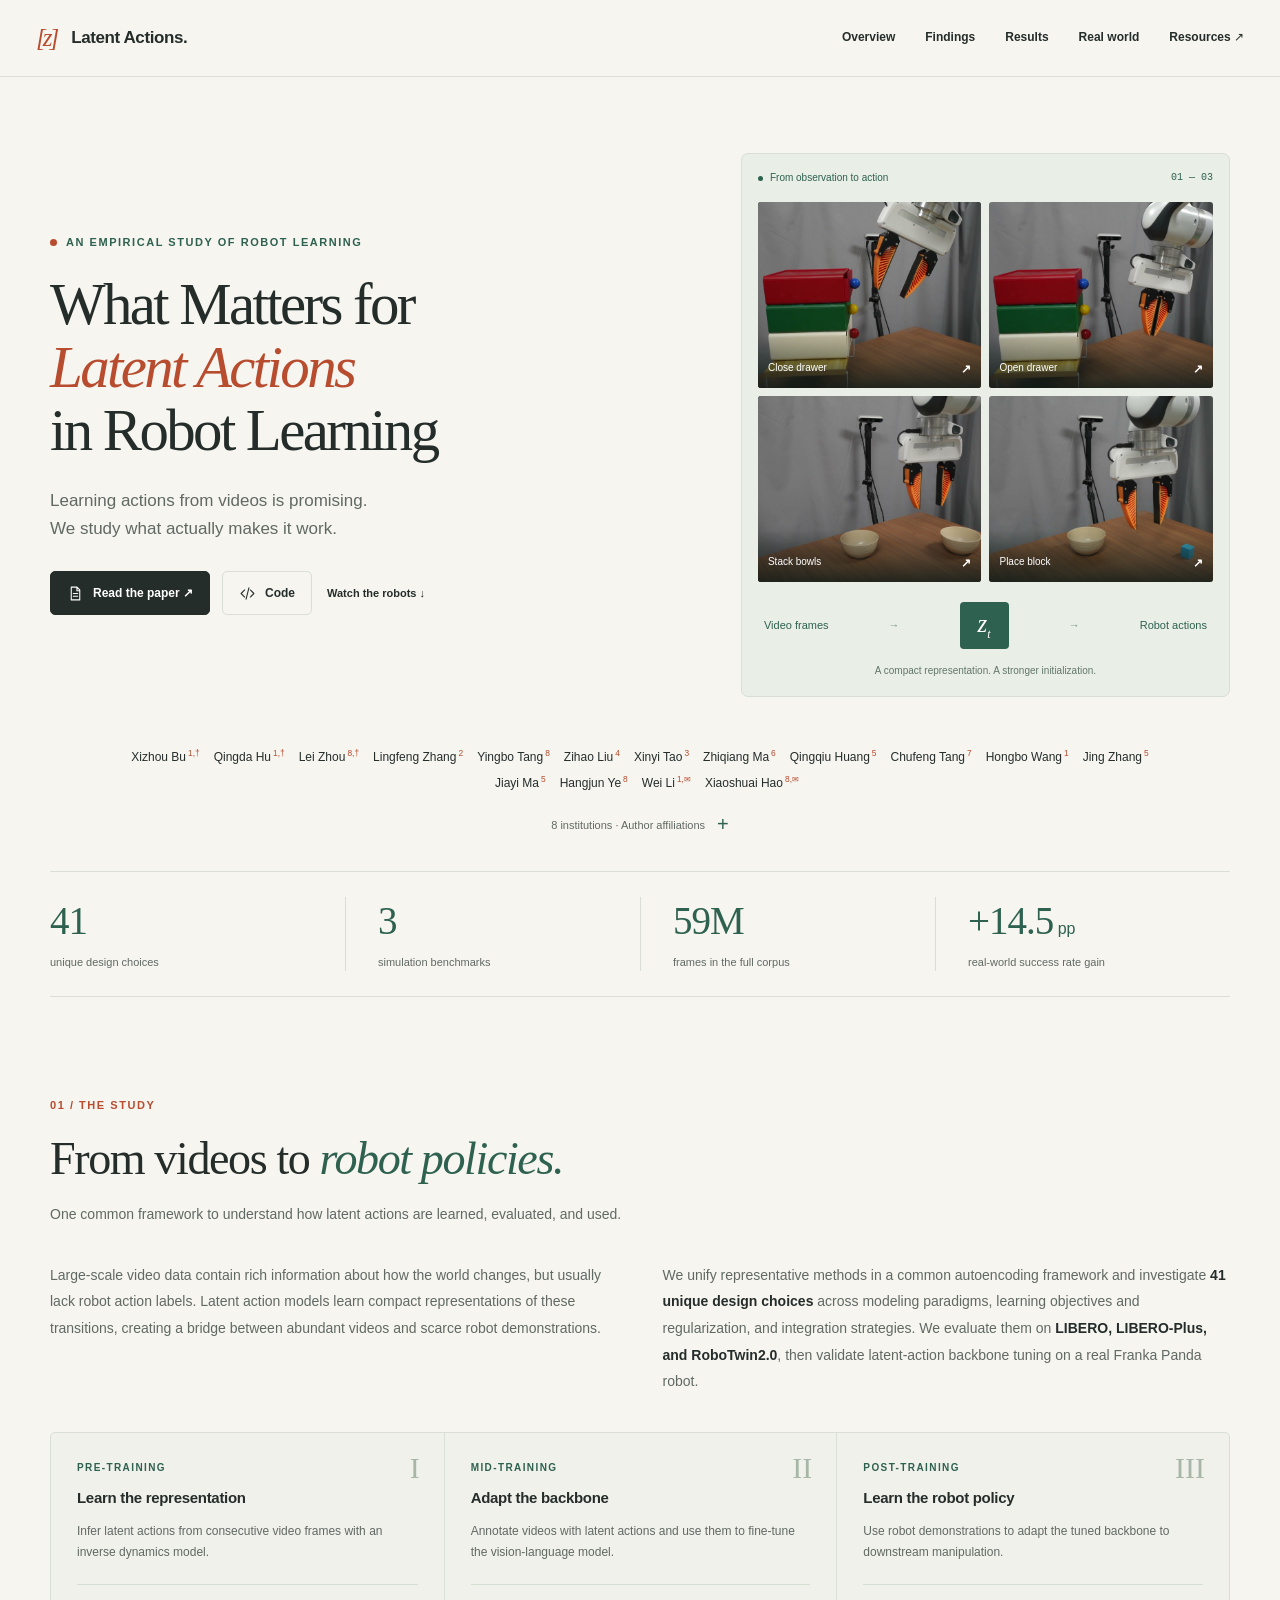
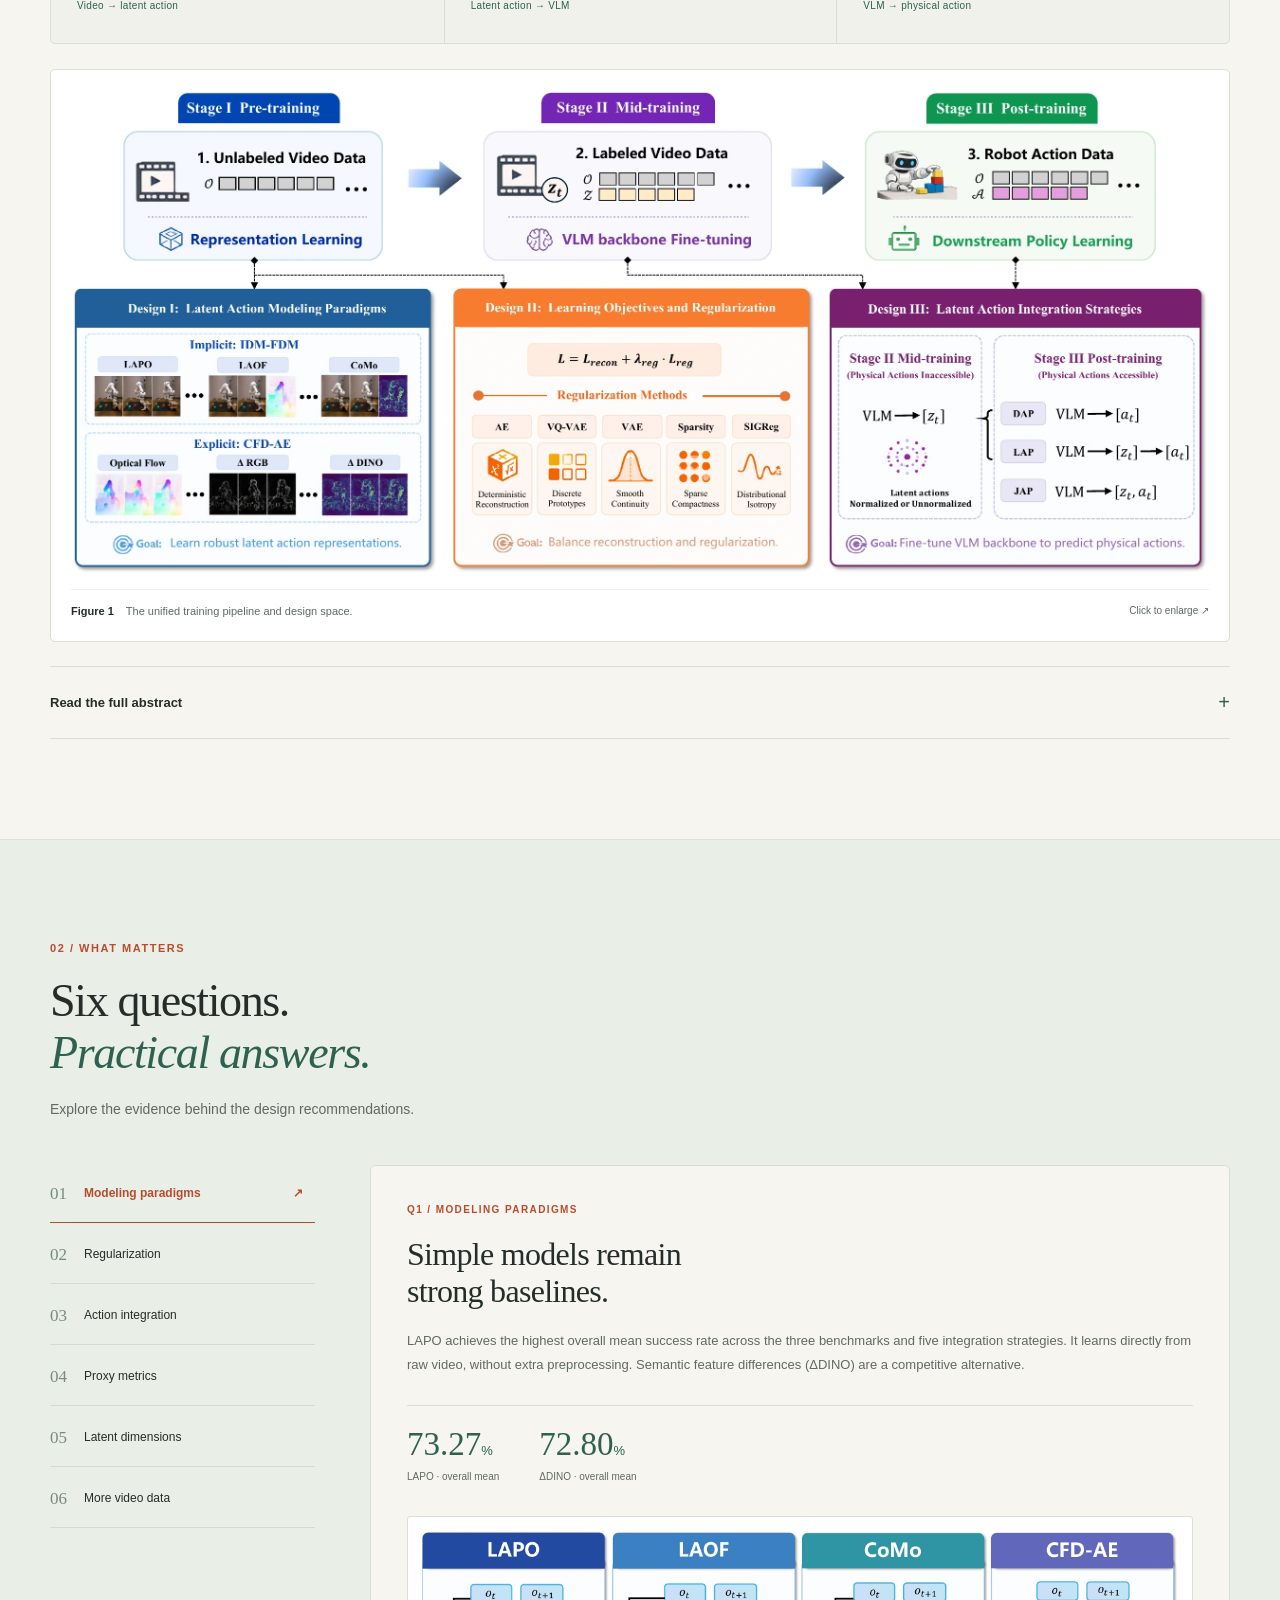
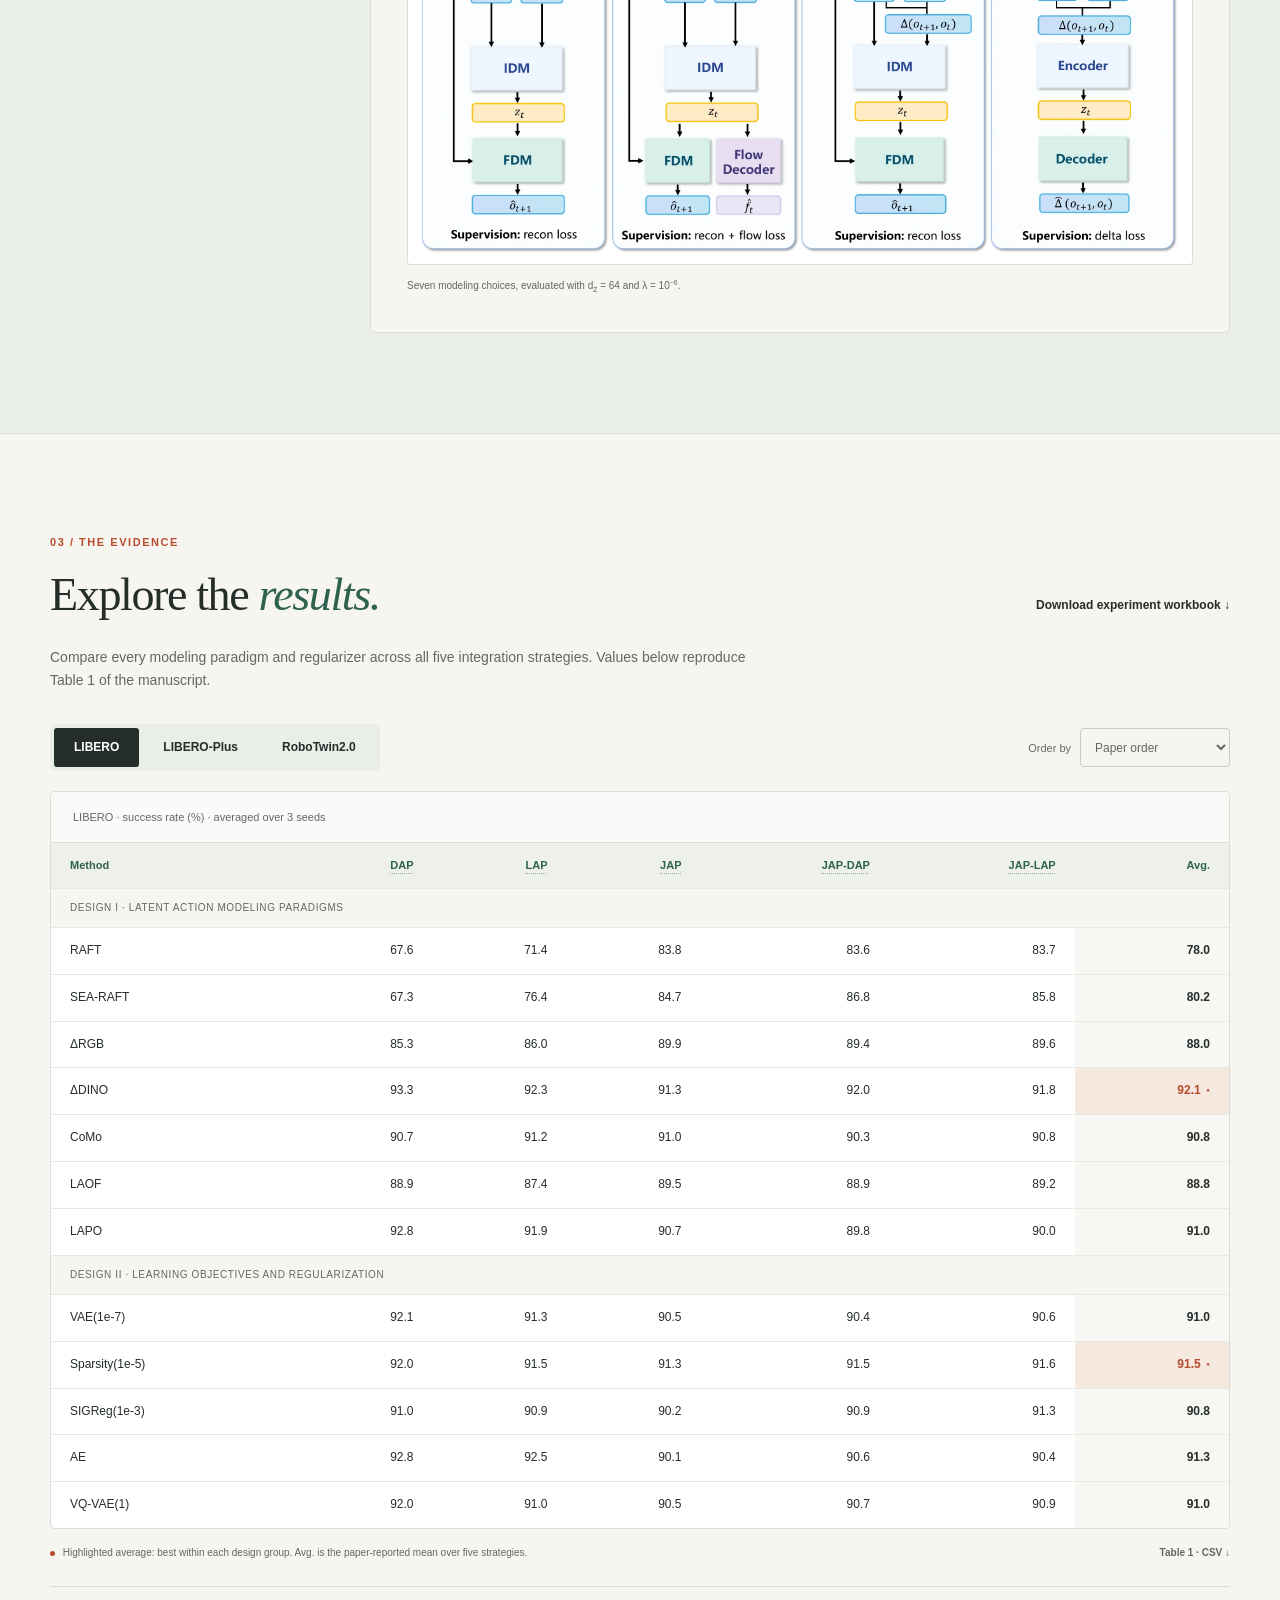
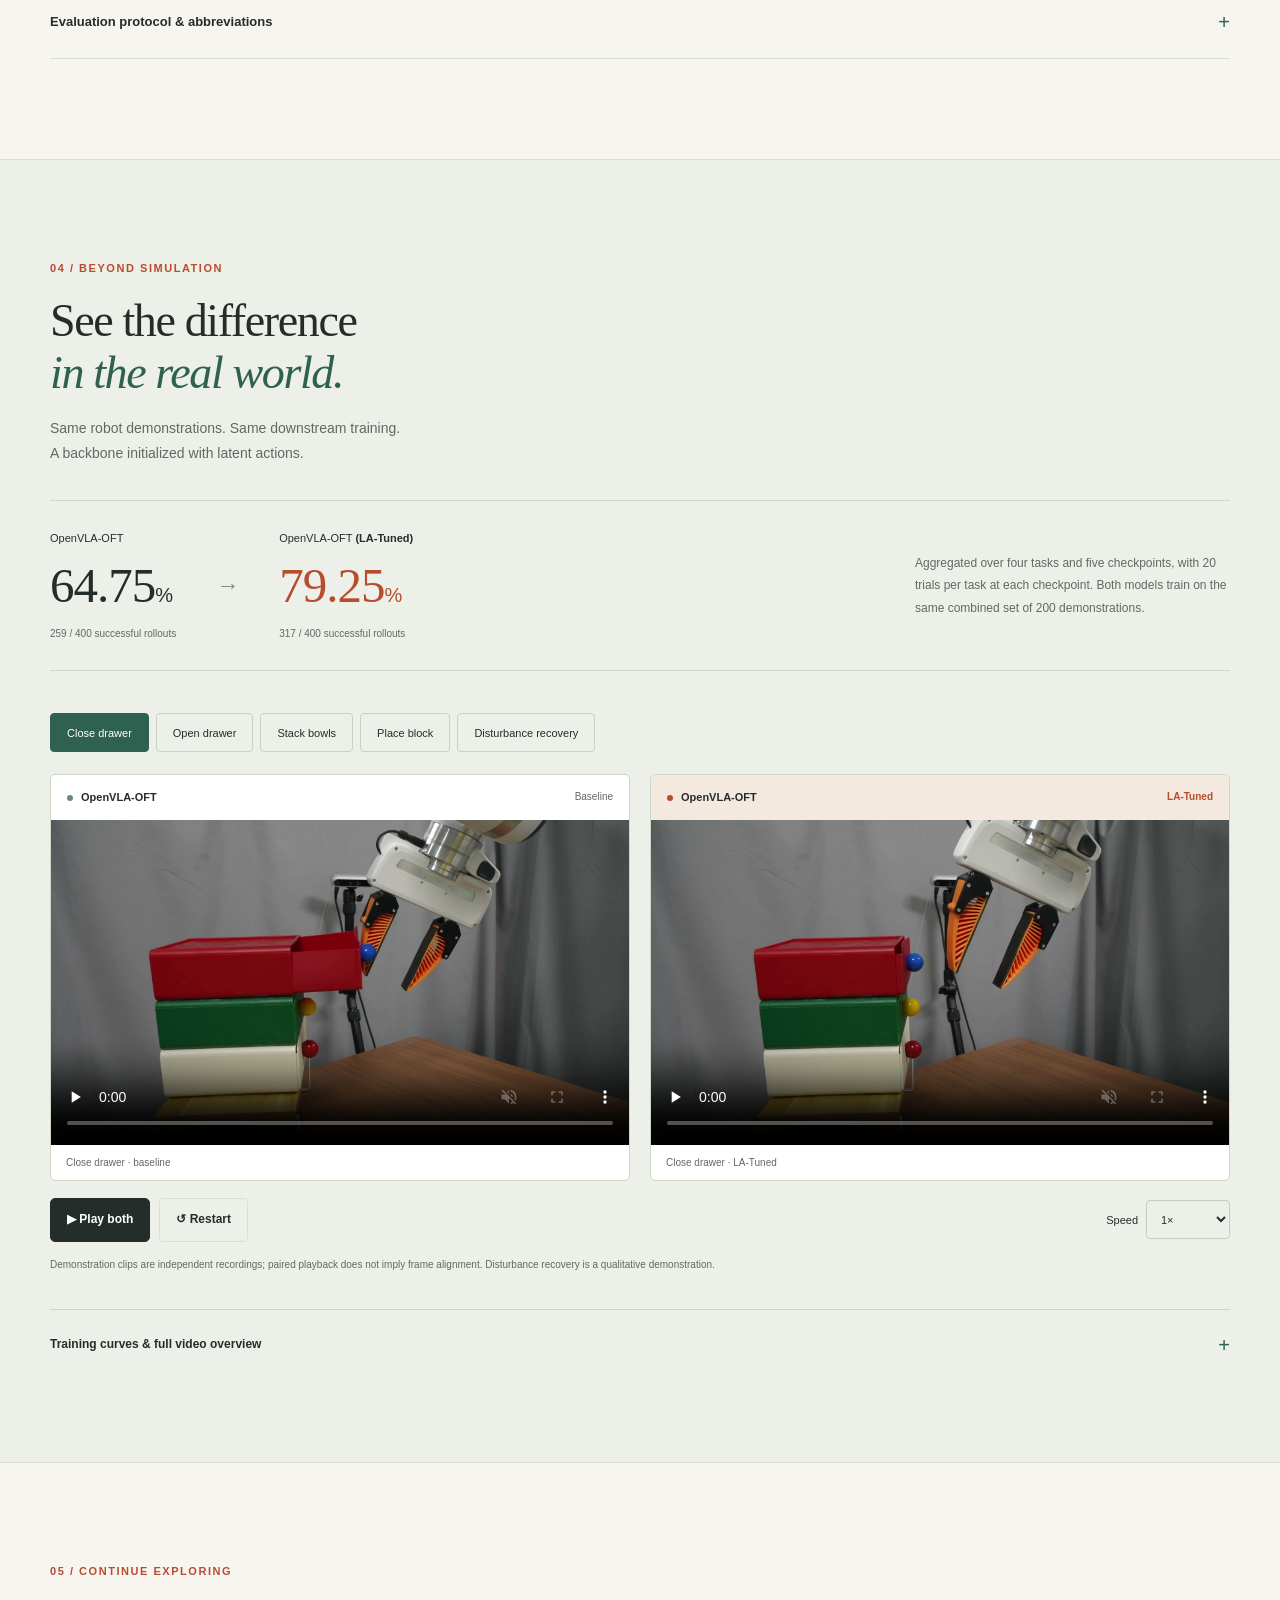
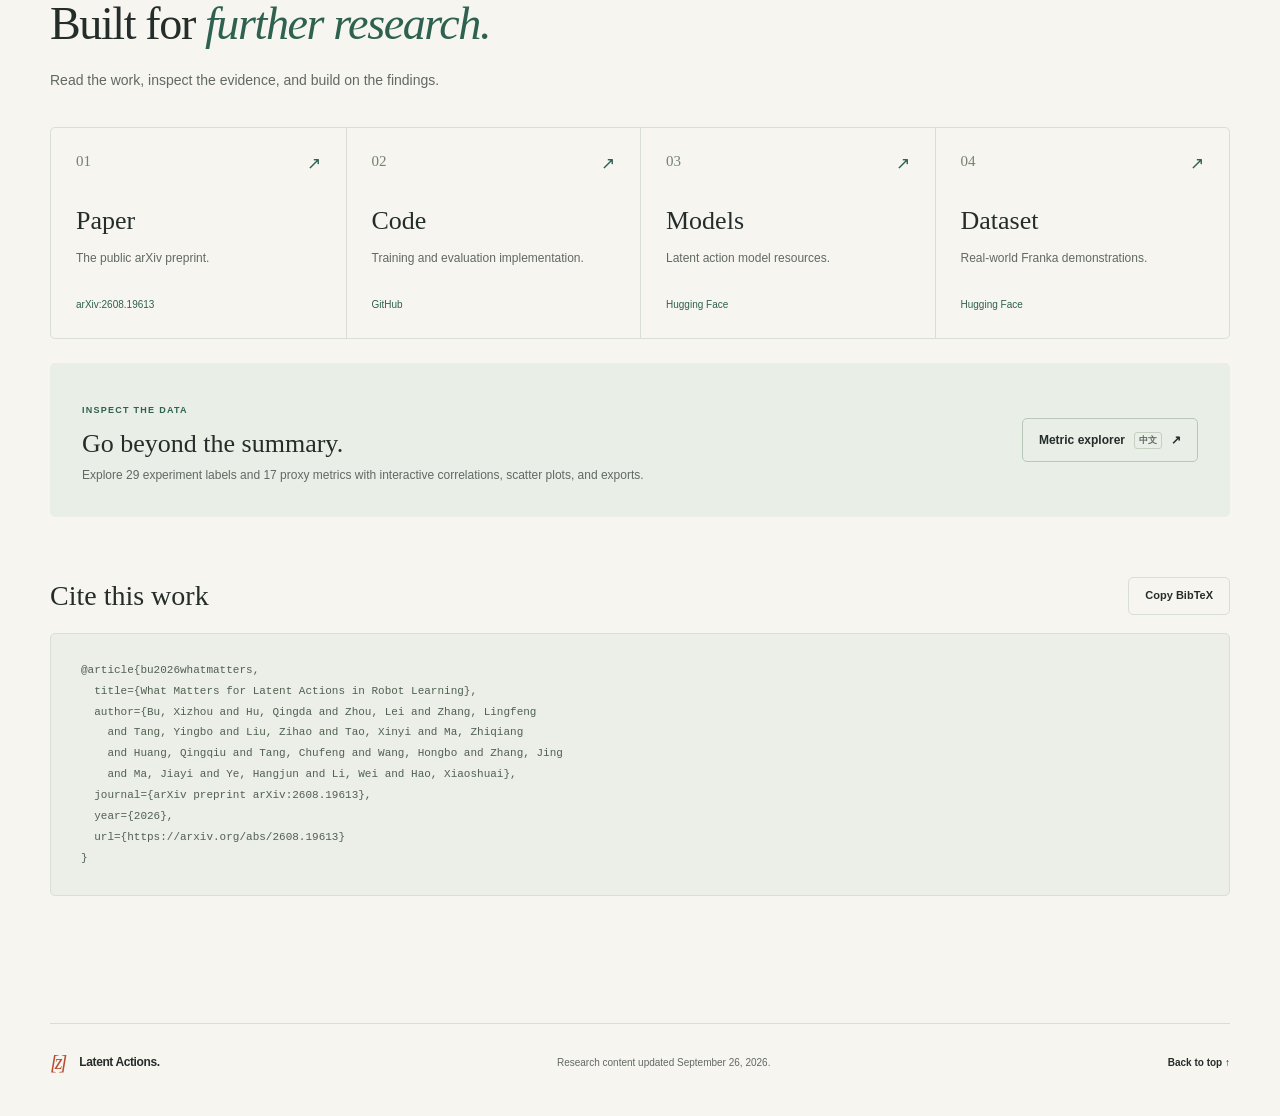
==== commit a2eccc54: "Redesign research site with latest manuscript and materials" ====
--- a/index.html
+++ b/index.html
@@ -1,1976 +1,138 @@
-
-<!DOCTYPE html>
-<html lang="en">
-
-<head>
-  <meta charset="UTF-8">
-  <meta name="viewport" content="width=device-width, initial-scale=1.0">
-  <title>What Matters for Latent Actions in Robot Learning</title>
-  <link rel="icon" href="./logo/ER1.5-logo3.png" type="image/png">
-  <link rel="preconnect" href="https://fonts.googleapis.com">
-  <link rel="preconnect" href="https://fonts.gstatic.com" crossorigin>
-  <link href="https://fonts.googleapis.com/css2?family=Playfair+Display:wght@400;500;600;700&family=STIX+Two+Text:wght@400;500;600;700&display=swap" rel="stylesheet">
-  <link rel="stylesheet" href="style.css">
-</head>
-
-<body>
-  <!-- Progress Sidebar -->
-  <nav class="progress-sidebar" aria-label="Page progress">
-    <div class="progress-track">
-      <div class="progress-line"></div>
-      <div class="progress-line-fill"></div>
-      <div class="progress-item" data-section="hero">
-        <a href="#">
-          <span class="progress-dot"></span>
-          <span class="progress-label">Intro</span>
-        </a>
-      </div>
-      <div class="progress-item" data-section="highlight">
-        <a href="#highlight">
-          <span class="progress-dot"></span>
-          <span class="progress-label">Highlight</span>
-        </a>
-      </div>
-      <div class="progress-item" data-section="models">
-        <a href="#models">
-          <span class="progress-dot"></span>
-          <span class="progress-label">Framework</span>
-        </a>
-      </div>
-      <div class="progress-item" data-section="results">
-        <a href="#results">
-          <span class="progress-dot"></span>
-          <span class="progress-label">Ablation Experiments</span>
-        </a>
-      </div>
-      <div class="progress-item" data-section="realworld">
-        <a href="#realworld">
-          <span class="progress-dot"></span>
-          <span class="progress-label">Real-World Experiments</span>
-        </a>
-      </div>
-      <div class="progress-item" data-section="bibtex">
-        <a href="#bibtex">
-          <span class="progress-dot"></span>
-          <span class="progress-label">BibTeX</span>
-        </a>
-      </div>
-    </div>
-  </nav>
-
-  <div class="main-content">
-      <div class="hero-flow hero-compact">
-      <div class="hero-orb" aria-hidden="true"></div>
-      <div class="hero-title-line">
-        <span class="hero-title-art hero-title-full">What Matters for Latent Actions in Robot Learning</span>
-      </div>
-
-      <div class="hero-team-block expanded">
-        <div class="hero-team-header" onclick="this.parentElement.classList.toggle('expanded')">
-          <span class="hero-team-name">Authors</span>
-          <svg class="hero-team-arrow" width="16" height="16" viewBox="0 0 24 24" fill="none" stroke="currentColor" stroke-width="2.5" stroke-linecap="round" stroke-linejoin="round">
-            <polyline points="6 9 12 15 18 9"></polyline>
-          </svg>
-        </div>
-        <div class="hero-team-expand">
-          <div class="hero-team-authors" style="font-family: 'STIX Two Text', serif; font-size: 18px; line-height: 2.4; color: var(--text-secondary); margin-top: 12px; max-width: 900px; margin-left: auto; margin-right: auto;">
-            <span style="color: inherit; text-decoration: none;">Xizhou Bu</span><sup style="color: var(--honey-bronze); font-size: 13px; margin-left: 2px;">&#9830;</sup><sup style="font-size: 11px; color: var(--text-muted); margin-left: 1px;">1</sup>,
-            Qingda Hu<sup style="color: var(--honey-bronze); font-size: 13px; margin-left: 2px;">&#9830;</sup><sup style="font-size: 11px; color: var(--text-muted); margin-left: 1px;">1</sup>,
-            Lei Zhou<sup style="color: var(--honey-bronze); font-size: 13px; margin-left: 2px;">&#9830;</sup><sup style="font-size: 11px; color: var(--text-muted); margin-left: 1px;">8</sup>,
-            Lingfeng Zhang<sup style="font-size: 11px; color: var(--text-muted); margin-left: 1px;">2</sup>,
-            Yingbo Tang<sup style="font-size: 11px; color: var(--text-muted); margin-left: 1px;">8</sup>,
-            Zihao Liu<sup style="font-size: 11px; color: var(--text-muted); margin-left: 1px;">4</sup>,
-            Xinyi Tao<sup style="font-size: 11px; color: var(--text-muted); margin-left: 1px;">3</sup>,
-            Zhiqiang Ma<sup style="font-size: 11px; color: var(--text-muted); margin-left: 1px;">6</sup>,
-            Qingqiu Huang<sup style="font-size: 11px; color: var(--text-muted); margin-left: 1px;">5</sup>,
-            Chufeng Tang<sup style="font-size: 11px; color: var(--text-muted); margin-left: 1px;">7</sup>,
-            Hongbo Wang<sup style="font-size: 11px; color: var(--text-muted); margin-left: 1px;">1</sup>,
-            Jing Zhang<sup style="font-size: 11px; color: var(--text-muted); margin-left: 1px;">5</sup>,
-            Jiayi Ma<sup style="font-size: 11px; color: var(--text-muted); margin-left: 1px;">5</sup>,
-            Hangjun Ye<sup style="font-size: 11px; color: var(--text-muted); margin-left: 1px;">8</sup>,
-            Wei Li<sup style="color: var(--blue-energy); font-size: 13px; margin-left: 2px;">&#10043;</sup><sup style="font-size: 11px; color: var(--text-muted); margin-left: 1px;">1</sup>,
-            Xiaoshuai Hao<sup style="color: var(--blue-energy); font-size: 13px; margin-left: 2px;">&#10043;</sup><sup style="font-size: 11px; color: var(--text-muted); margin-left: 1px;">8</sup>
-          </div>
-          <div style="margin-top: 10px; font-size: 14px; color: var(--text-muted); line-height: 1.8; font-family: 'STIX Two Text', serif;">
-            <span style="color: var(--honey-bronze); font-size: 15px;">&#9830;</span> Equal Contribution &nbsp;&nbsp;
-            <span style="color: var(--blue-energy); font-size: 15px;">&#10043;</span> Corresponding Author
-          </div>
-          <div style="margin-top: 8px; font-size: 15px; color: var(--text-secondary); line-height: 1.8; font-family: 'STIX Two Text', serif;">
-            <sup style="font-size: 11px;">1</sup>&nbsp;Fudan University &nbsp;&nbsp;&nbsp;
-            <sup style="font-size: 11px;">2</sup>&nbsp;Tsinghua University &nbsp;&nbsp;&nbsp;
-            <sup style="font-size: 11px;">3</sup>&nbsp;Sichuan University &nbsp;&nbsp;&nbsp;
-            <sup style="font-size: 11px;">4</sup>&nbsp;Shenzhen University of Advanced Technology &nbsp;&nbsp;&nbsp;
-            <sup style="font-size: 11px;">5</sup>&nbsp;Wuhan University<br>
-            <sup style="font-size: 11px;">6</sup>&nbsp;Suzhou Evans Intelligent Technology Co., Ltd. &nbsp;&nbsp;&nbsp;
-            <sup style="font-size: 11px;">7</sup>&nbsp;Morphi Intelligence Technology Co., Ltd. &nbsp;&nbsp;&nbsp;
-            <sup style="font-size: 11px;">8</sup>&nbsp;Xiaomi EV
-          </div>
-        </div>
-      </div>
-
-      <!-- <div class="hero-pill-row">
-        <span class="hero-pill">Latent Action Models</span>
-        <span class="hero-pill">VLM backbone fine-tuning</span>
-        <span class="hero-pill">VLA Policy Learning</span>
-      </div> -->
-
-      <div class="hero-actions">
-        <a class="cta gray" href="https://carldegio.github.io/latent_action.github.io/" target="_blank">
-          <svg width="16" height="16" viewBox="0 0 24 24" fill="currentColor"
-            style="vertical-align: -2px; margin-right: 6px;">
-            <path d="M12 2C6.48 2 2 6.48 2 12s4.48 10 10 10 10-4.48 10-10S17.52 2 12 2zm6.93 6h-2.95c-.32-1.25-.78-2.45-1.38-3.56 1.84.63 3.37 1.91 4.33 3.56zM12 4.04c.83 1.2 1.48 2.53 1.91 3.96h-3.82c.43-1.43 1.08-2.76 1.91-3.96zM4.26 14C4.1 13.36 4 12.69 4 12s.1-1.36.26-2h3.38c-.08.66-.14 1.32-.14 2s.06 1.34.14 2H4.26zm.82 2h2.95c.32 1.25.78 2.45 1.38 3.56-1.84-.63-3.37-1.9-4.33-3.56zm2.95-8H5.08c.96-1.66 2.49-2.93 4.33-3.56C8.81 5.55 8.35 6.75 8.03 8zM12 19.96c-.83-1.2-1.48-2.53-1.91-3.96h3.82c-.43 1.43-1.08 2.76-1.91 3.96zM14.34 14H9.66c-.09-.66-.16-1.32-.16-2s.07-1.35.16-2h4.68c.09.65.16 1.32.16 2s-.07 1.34-.16 2zm.25 5.56c.6-1.11 1.06-2.31 1.38-3.56h2.95c-.96 1.65-2.49 2.93-4.33 3.56zM16.36 14c.08-.66.14-1.32.14-2s-.06-1.34-.14-2h3.38c.16.64.26 1.31.26 2s-.1 1.36-.26 2h-3.38z" />
-          </svg>
-          Project Page
-        </a>
-        <!-- <span class="cta gray cta-disabled" aria-disabled="true"> -->
-        <a class="cta gray" href="https://arxiv.org/abs/2608.19613" target="_blank">
-          <svg width="16" height="16" viewBox="0 0 24 24" fill="currentColor"
-            style="vertical-align: -2px; margin-right: 6px;">
-            <path d="M14 2H6c-1.1 0-2 .9-2 2v16c0 1.1.9 2 2 2h12c1.1 0 2-.9 2-2V8l-6-6zm-1 7V3.5L18.5 9H13zm-5 4h8v2H8v-2zm0 4h8v2H8v-2zm0-8h3v2H8V9z" />
-          </svg>
-          Arxiv
-        <!-- </span> -->
-        </a>
-        <a class="cta gray" href="https://github.com/XizoB/What-Matters-for-Latent-Actions-in-Robot-Learning" target="_blank">
-          <svg width="18" height="18" viewBox="0 0 24 24" fill="currentColor"
-            style="vertical-align: -3px; margin-right: 6px;">
-            <path
-              d="M12 0c-6.626 0-12 5.373-12 12 0 5.302 3.438 9.8 8.207 11.387.599.111.793-.261.793-.577v-2.234c-3.338.726-4.033-1.416-4.033-1.416-.546-1.387-1.333-1.756-1.333-1.756-1.089-.745.083-.729.083-.729 1.205.084 1.839 1.237 1.839 1.237 1.07 1.834 2.807 1.304 3.492.997.107-.775.418-1.305.762-1.604-2.665-.305-5.467-1.334-5.467-5.931 0-1.311.469-2.381 1.236-3.221-.124-.303-.535-1.524.117-3.176 0 0 1.008-.322 3.301 1.23.957-.266 1.983-.399 3.003-.404 1.02.005 2.047.138 3.006.404 2.291-1.552 3.297-1.23 3.297-1.23.653 1.653.242 2.874.118 3.176.77.84 1.235 1.911 1.235 3.221 0 4.609-2.807 5.624-5.479 5.921.43.372.823 1.102.823 2.222v3.293c0 .319.192.694.801.576 4.765-1.589 8.199-6.086 8.199-11.386 0-6.627-5.373-12-12-12z" />
-          </svg>
-          Code
-        </a>
-        <a class="cta gray" href="https://huggingface.co/XizoB/LAM" target="_blank">
-          <svg width="16" height="16" viewBox="0 0 24 24" fill="currentColor"
-            style="vertical-align: -2px; margin-right: 6px;">
-            <path d="M12 2C6.48 2 2 6.48 2 12s4.48 10 10 10 10-4.48 10-10S17.52 2 12 2zm-1 17.93c-3.95-.49-7-3.85-7-7.93 0-.62.08-1.21.21-1.79L9 15v1c0 1.1.9 2 2 2v1.93zm6.9-2.54c-.26-.81-1-1.39-1.9-1.39h-1v-3c0-.55-.45-1-1-1H8v-2h2c.55 0 1-.45 1-1V7h2c1.1 0 2-.9 2-2v-.41c2.93 1.19 5 4.06 5 7.41 0 2.08-.8 3.97-2.1 5.39z" />
-          </svg>
-          Models
-        </a>
-        <a class="cta gray" href="https://huggingface.co/datasets/XizoB/franka_20260617_lerobotv2.1" target="_blank">
-          <svg width="16" height="16" viewBox="0 0 24 24" fill="currentColor"
-            style="vertical-align: -2px; margin-right: 6px;">
-            <path d="M12 2C6.48 2 2 6.48 2 12s4.48 10 10 10 10-4.48 10-10S17.52 2 12 2zm-1 17.93c-3.95-.49-7-3.85-7-7.93 0-.62.08-1.21.21-1.79L9 15v1c0 1.1.9 2 2 2v1.93zm6.9-2.54c-.26-.81-1-1.39-1.9-1.39h-1v-3c0-.55-.45-1-1-1H8v-2h2c.55 0 1-.45 1-1V7h2c1.1 0 2-.9 2-2v-.41c2.93 1.19 5 4.06 5 7.41 0 2.08-.8 3.97-2.1 5.39z" />
-          </svg>
-          Datasets
-        </a>
-      </div>
-
-      <div class="hero-waves" aria-hidden="true">
-        <svg class="waves-svg" xmlns="http://www.w3.org/2000/svg" xmlns:xlink="http://www.w3.org/1999/xlink"
-          viewBox="0 24 150 28" preserveAspectRatio="none" shape-rendering="auto">
-          <defs>
-            <path id="gentle-wave" d="M-160 44c30 0 58-18 88-18s 58 18 88 18 58-18 88-18 58 18 88 18 v44h-352z"></path>
-          </defs>
-          <g class="wave-parallax">
-            <use xlink:href="#gentle-wave" x="48" y="0" fill="rgba(212,148,10,0.25)"></use>
-            <use xlink:href="#gentle-wave" x="48" y="3" fill="rgba(147,51,234,0.2)"></use>
-            <use xlink:href="#gentle-wave" x="48" y="5" fill="rgba(59,130,246,0.18)"></use>
-            <use xlink:href="#gentle-wave" x="48" y="7" fill="rgba(37,99,235,0.25)"></use>
-          </g>
-        </svg>
-      </div>
-    </div>
-
-    <!-- ══════════════════════════════════════════�?-->
-    <!-- Section 1: Highlight -->
-    <!-- ══════════════════════════════════════════�?-->
-    <div class="tagline" id="highlight">Highlight</div>
-
-    <!-- TL;DR + Key Contributions -->
-    <div class="card-surface" style="margin-bottom: 24px; padding: 28px 36px;">
-      <!-- Abstract Header -->
-      <div style="display: flex; justify-content: center; align-items: center; margin-bottom: 16px;">
-        <h2 style="font-size: 28px; font-weight: 600; color: var(--text-primary); margin: 0; font-family: -apple-system, BlinkMacSystemFont, 'Helvetica Neue', Arial, sans-serif;">
-          Abstract
-        </h2>
-      </div>
-      <p style="font-size: 17px; line-height: 1.75; color: var(--text-primary); margin: 0 0 24px 0; font-weight: 400; font-family: -apple-system, BlinkMacSystemFont, 'Helvetica Neue', Arial, sans-serif;">Latent Action Models (LAMs) have emerged as a promising paradigm for enabling robot learning to leverage large-scale unlabeled videos through latent actions that serve as compact surrogates for physical actions. Despite rapid progress, research on LAM remains highly fragmented, with existing methods evaluating different design choices in isolation under inconsistent experimental settings, making it difficult to identify the factors that truly determine downstream robotic manipulation performance. In this work, we present the first comprehensive empirical study of latent action learning for robotic manipulation. We unify representative LAM methods within a common autoencoding framework and systematically investigate 41 LAM design choices across three dimensions, including latent action modeling paradigms, learning objectives and regularization methods, and latent action integration strategies. We further examine four proxy metrics for evaluating latent action quality and assess their ability to reliably predict downstream robotic manipulation performance. Extensive experiments on three widely used benchmarks provide strong empirical evidence that fine-tuning vision-language model (VLM) backbones with latent actions provides a stronger initialization for downstream policy learning, with further validation on real-world robot manipulation tasks.</p>
-
-      <!-- Key Contributions -->
-      <div style="display: flex; align-items: center; gap: 10px; margin-bottom: 18px;">
-        <div style="height: 1px; flex: 1; background: var(--border-subtle);"></div>
-        <span style="font-size: 13px; font-weight: 600; letter-spacing: 1px; text-transform: uppercase; color: var(--text-secondary); font-family: system-ui, sans-serif;">Key Contributions</span>
-        <div style="height: 1px; flex: 1; background: var(--border-subtle);"></div>
-      </div>
-
-      <div class="kc-list">
-        <div class="kc-item">
-          <div class="kc-num">1</div>
-          <div class="kc-body">
-            <h3 class="kc-title">Latent Action Modeling Paradigms</h3>
-            <p class="kc-desc">We show that the original LAPO method remains a remarkably strong baseline when trained directly on raw data, while simple semantic feature differencing using off-the-shelf visual encoders is also sufficient to yield competitive latent action representations.</p>
-          </div>
-        </div>
-        <div class="kc-item">
-          <div class="kc-num">2</div>
-          <div class="kc-body">
-            <h3 class="kc-title">Learning Objectives and  Physical Action Prediction</h3>
-            <p class="kc-desc">We identify effective hyperparameter settings for different regularization methods, showing that properly tuned methods achieve comparable downstream performance. We further evaluate five latent action integration strategies and derive practical guidelines for effectively incorporating latent actions into physical action prediction.</p>
-          </div>
-        </div>
-        <div class="kc-item">
-          <div class="kc-num">3</div>
-          <div class="kc-body">
-            <h3 class="kc-title">Latent Action Dimensionality and Normalization</h3>
-            <p class="kc-desc">We show that a latent action dimensionality of 32 consistently achieves the best overall performance across both 7-DoF single-arm and 14-DoF dual-arm robot platforms. Additional latent action normalization is unnecessary when appropriate pretraining regularization is applied.</p>
-          </div>
-        </div>
-        <div class="kc-item">
-          <div class="kc-num">4</div>
-          <div class="kc-body">
-            <h3 class="kc-title">Proxy Metrics for Latent Action Quality</h3>
-            <p class="kc-desc">We find that FDM reconstruction metrics provide more reliable proxy measures of latent action quality than metrics derived from additionally trained probes. These proxy metrics are more suitable for coarse-grained model selection than for fine-grained ranking and are insufficient for reliably identifying the best-performing model.</p>
-          </div>
-        </div>
-        <div class="kc-item">
-          <div class="kc-num">5</div>
-          <div class="kc-body">
-            <h3 class="kc-title">Scaling Laws of Latent Action Pretraining</h3>
-            <p class="kc-desc">We demonstrate through both simulation and real-world experiments that fine-tuning VLM backbones with latent actions provides stronger initialization for downstream policy learning. Scaling up latent action pretraining consistently improves downstream robotic manipulation performance across diverse benchmarks.</p>
-          </div>
-        </div>
-      </div>
-    </div>
-
-    <!-- <div class="card-surface charts-section">
-      <div class="section-heading">What the Study Covers</div>
-      <p class="section-lead">The paper evaluates latent action learning across diverse robots and manipulation tasks, connecting self-supervised latent action pretraining to downstream VLA policy learning.</p>
-      <div style="background: linear-gradient(135deg, rgba(37,99,235,0.06) 0%, rgba(147,51,234,0.06) 100%); border-left: 3px solid var(--blue-energy); border-radius: 12px; padding: 18px 24px; margin-bottom: 16px;">
-        <p style="color: var(--text-primary); font-size: 15.5px; line-height: 1.8; margin: 0; font-weight: 500;">
-          <strong>Core message:</strong> latent actions can become a scalable bridge from abundant unlabeled video to robot policy learning, but their effectiveness depends on evaluation protocol, representation choice, regularization, action-head design, latent dimensionality, and data scale.
-        </p>
-      </div>
-      <div class="kc-list">
-        <div class="kc-item">
-          <div class="kc-num">Q</div>
-          <div class="kc-body">
-            <h3 class="kc-title">Which proxy should guide model selection?</h3>
-            <p class="kc-desc">Forward-dynamics reconstruction better reflects downstream trends than direct MLP decoding of physical actions.</p>
-          </div>
-        </div>
-        <div class="kc-item">
-          <div class="kc-num">Q</div>
-          <div class="kc-body">
-            <h3 class="kc-title">Which design choices are reliable defaults?</h3>
-            <p class="kc-desc">LAPO remains a strong baseline; tuned regularization matters; dimension 32 is a robust default across tested robot embodiments.</p>
-          </div>
-        </div>
-        <div class="kc-item">
-          <div class="kc-num">Q</div>
-          <div class="kc-body">
-            <h3 class="kc-title">Does latent-action pretraining scale?</h3>
-            <p class="kc-desc">Increasing latent-action data for VLM fine-tuning consistently improves downstream VLA performance under the same downstream training recipe.</p>
-          </div>
-        </div>
-      </div> -->
-
-    </div>
-
-    <!-- ══════════════════════════════════════════�?-->
-    <!-- Section 2: Models -->
-    <!-- ══════════════════════════════════════════�?-->
-    <div class="tagline" id="models">Framework</div>
-
-    <div class="card-surface">
-      <div style="background: linear-gradient(135deg, rgba(37,99,235,0.06) 0%, rgba(147,51,234,0.06) 100%); border-left: 3px solid var(--blue-energy); border-radius: 12px; padding: 18px 24px; margin: 0 0 24px 0;">
-        <p style="color: var(--text-primary); font-size: 15.5px; line-height: 1.8; margin: 0; font-weight: 500;">Design I examines the impact of latent action modeling paradigms by comparing the implicit IDM-FDM framework with the explicit CFD-AE framework. Design II investigates how different regularization methods and their regularization strengths shape latent action representations and affect downstream policy learning. Design III evaluates the necessity of latent action normalization and investigates different strategies for integrating latent actions into physical action prediction. Stage I is trained on unlabeled video data consisting only of image frames, Stage II uses labeled video data paired with latent actions, and Stage III uses robot action data paired with physical actions.</p>
-      </div>
-
-      <div style="overflow: hidden;">
-        <img src="./images/main.png"
-            alt="Main figure for What Matters for Latent Actions in Robot Learning"
-            style="width: 90%; height: auto; display: block; margin: 0 auto;">
-      </div>
-
-      <!-- <div style="overflow: hidden; margin-top: 20px;">
-        <img src="./images/arch.png" alt="Latent action learning architecture" style="width: 100%; height: auto; display: block;">
-      </div> -->
-    </div>
-
-    <!-- ══════════════════════════════════════════�?-->
-    <!-- Section 6: Results -->
-    <!-- ══════════════════════════════════════════�?-->
-    <div class="tagline" id="results">Ablation Experiments</div>
-
-    <div class="card-surface">
-      <!-- Result Tabs -->
-      <div class="result-tabs">
-        <button class="result-tab active" data-tab="vlm-tab">Brief Result</button>
-        <button class="result-tab" data-tab="vla-tab">Design I<br><span class="tab-sub">Latent Action Modeling Paradigms</span></button>
-        <button class="result-tab" data-tab="libero-tab">Design II<br><span class="tab-sub">Learning Objectives and Regularization</span></button>
-        <button class="result-tab" data-tab="regularization-tab">Design III<br><span class="tab-sub">Physical Action Prediction Architectures</span></button>
-      </div>
-
-      <!-- Tab 1: VLM -->
-      <div class="result-tab-content active" id="vlm-tab">
-
-      <div style="background: linear-gradient(135deg, rgba(37,99,235,0.06) 0%, rgba(147,51,234,0.06) 100%); border-left: 3px solid var(--blue-energy); border-radius: 12px; padding: 18px 24px; margin: 20px 0 20px 0;">
-        <p style="color: var(--text-primary); font-size: 15.5px; line-height: 1.8; margin: 0; font-weight: 500;">These results summarize the main empirical message of the paper: <strong>latent action design matters across representation choice, action-head integration, and video fine-tuning scale</strong>. LAPO and semantic frame differencing provide strong latent-action supervision, action heads benefit when latent actions remain involved during downstream policy learning, and scaling Stage-II VLM fine-tuning with more diverse video data consistently improves downstream robotic manipulation.</p>
-      </div>
-
-      <!-- <section class="leaderboard-section brief-result-section">
-        <div class="section-heading">Main Performance Comparison</div>
-        <p class="section-lead">This table compares latent action designs across LIBERO, LIBERO-Plus, and RoboTwin2.0 under five action-head architectures. It highlights the overall strength of LAPO, the competitiveness of semantic frame differencing such as &Delta;DINO, and the weaker robustness of optical-flow based representations under perturbations.</p>
-        <div class="brief-result-figure">
-          <img src="./images/main_performance.png" alt="Main performance comparison">
-        </div>
-      </section> -->
-
-      <!-- <section class="leaderboard-section brief-result-section">
-        <div class="section-heading">Different Action Head Comparison</div>
-        <p class="section-lead">Each cell reports the mean score over LIBERO, LIBERO-Plus, and RoboTwin2.0 for a specific combination of consecutive-frame motion representation (or regularization method) and action-head architecture. Darker colors indicate better average performance. DAP and LAP use the Action Inaccessible setting, while JAP, JAP-DAP, and JAP-LAP use the Action Accessible setting where latent actions and physical actions are jointly used to fine-tune the VLM backbone.</p>
-        <div class="brief-result-figure">
-          <img src="./images/action_head.png" alt="Different action head comparison">
-        </div>
-      </section> -->
-
-      <section class="leaderboard-section brief-result-section">
-        <div class="section-heading">Effect of VLM Fine-Tuning Data Scale on Downstream Robotic Manipulation Performance</div>
-        <p class="section-lead">The left panel illustrates the data mixtures used for VLM backbone fine-tuning, where OXE includes all datasets except Robotwin and Liberoplus. The right panel compares downstream robotic manipulation performance under the same Stage III training configuration using VLM backbones fine-tuned with the two data scales shown on the left. This result isolates the effect of Stage-II VLM backbone fine-tuning data scale while keeping Stage-III policy training fixed. Increasing the amount and diversity of video-only latent-action fine-tuning data improves downstream manipulation performance, with the largest gains on benchmarks requiring stronger generalization.</p>
-        <div class="brief-result-figure">
-          <img src="./images/scaling_law.png" alt="Effect of VLM fine-tuning data scale on downstream robotic manipulation performance">
-        </div>
-      </section>
-
-      <section class="leaderboard-section brief-result-section">
-        <div class="section-heading">Effect of VLM Fine-Tuning Data Scale on Downstream Robotic Manipulation Performance</div>
-        <p class="section-lead">The left panel illustrates our 7-DoF single-arm Franka Panda platform equipped with a 1-DoF UMI gripper and 4 representative manipulation tasks. For each task, 50 robot demonstrations are collected under joint position control. The right panel compares the task performance of OpenVLA-OFT and our OpenVLA-OFT (LA-Tuned) throughout training. We evaluate checkpoints at 6k, 8k, 10k, 20k, and 40k training steps. Each checkpoint is evaluated over 20 independent trials, resulting in 100 evaluations per task for each method. All experiments use only a single front-view RGB camera as the visual input.</p>
-        <div class="brief-result-figure">
-          <img src="./images/realworld.png" alt="Effect of VLM fine-tuning data scale on downstream robotic manipulation performance">
-        </div>
-      </section>
-
-      </div><!-- end vlm-tab -->
-
-      <!-- Tab 2: VLA -->
-      <div class="result-tab-content" id="vla-tab">
-
-      <div style="background: linear-gradient(135deg, rgba(37,99,235,0.06) 0%, rgba(147,51,234,0.06) 100%); border-left: 3px solid var(--blue-energy); border-radius: 12px; padding: 18px 24px; margin: 20px 0 20px 0;">
-        <p style="color: var(--text-primary); font-size: 15.5px; line-height: 1.8; margin: 0; font-weight: 500;">Across LIBERO, LIBERO-Plus, and RoboTwin2.0, <strong>LAPO</strong> achieves the strongest overall performance, while <strong>&Delta;DINO</strong> remains highly competitive and consistently outperforms optical-flow based representations. This suggests that semantic consecutive-frame differences capture action-relevant motion more robustly than pure geometric flow, especially under visual perturbations and distribution shifts.</p>
-      </div>
-
-      <section class="leaderboard-section brief-result-section">
-        <div class="section-heading">Main Performance Comparison</div>
-        <p class="section-lead">This table compares latent action designs across LIBERO, LIBERO-Plus, and RoboTwin2.0 under five action-head architectures. It highlights the overall strength of LAPO, the competitiveness of semantic frame differencing such as &Delta;DINO, and the weaker robustness of optical-flow based representations under perturbations.</p>
-        <div class="brief-result-figure">
-          <img src="./images/main_performance.png" alt="Main performance comparison">
-        </div>
-      </section>
-
-      <div class="sub-result-group">
-      <div class="sub-result-tabs" aria-label="design 1 benchmark groups">
-        <button class="sub-result-tab active" data-subtab="design1-libero">LIBERO</button>
-        <button class="sub-result-tab" data-subtab="design1-libero-plus">LIBERO-Plus</button>
-        <button class="sub-result-tab" data-subtab="design1-robotwin">RoboTwin2.0</button>
-      </div>
-
-      <div class="sub-result-content active" id="design1-libero">
-        <section class="leaderboard-section latent-grid-section">
-          <div class="section-heading">LIBERO-10</div>
-          <div class="leaderboard-table-wrapper">
-            <table class="leaderboard-table vla-table latent-action-table">
-              <thead>
-                <tr>
-                  <th class="sticky-col benchmark-header">Method</th><th>DAP</th><th>LAP</th><th>JAP</th><th>JAP-DAP</th><th>JAP-LAP</th><th>Avg.</th>
-                </tr>
-              </thead>
-              <tbody>
-              <tr><td class="sticky-col bench-name">RAFT</td><td>0.620</td><td>0.652</td><td>0.684</td><td>0.668</td><td>0.708</td><td>0.666</td></tr>
-              <tr><td class="sticky-col bench-name">SEA-RAFT</td><td>0.630</td><td>0.672</td><td>0.678</td><td>0.728</td><td>0.708</td><td>0.683</td></tr>
-              <tr><td class="sticky-col bench-name">&Delta;RGB</td><td>0.708</td><td>0.720</td><td>0.814</td><td>0.792</td><td>0.812</td><td>0.769</td></tr>
-              <tr><td class="sticky-col bench-name">&Delta;DINO</td><td>0.892</td><td>0.860</td><td>0.848</td><td>0.850</td><td>0.856</td><td>0.861</td></tr>
-              <tr><td class="sticky-col bench-name">CoMo</td><td>0.840</td><td>0.842</td><td>0.840</td><td>0.824</td><td>0.836</td><td>0.836</td></tr>
-              <tr><td class="sticky-col bench-name">LAOF</td><td>0.790</td><td>0.770</td><td>0.786</td><td>0.768</td><td>0.764</td><td>0.776</td></tr>
-              <tr><td class="sticky-col bench-name">LAPO</td><td>0.882</td><td>0.862</td><td>0.862</td><td>0.802</td><td>0.814</td><td>0.844</td></tr>
-              </tbody>
-            </table>
-          </div>
-        </section>
-
-        <section class="leaderboard-section latent-grid-section">
-          <div class="section-heading">LIBERO-goal</div>
-          <div class="leaderboard-table-wrapper">
-            <table class="leaderboard-table vla-table latent-action-table">
-              <thead>
-                <tr>
-                  <th class="sticky-col benchmark-header">Method</th><th>DAP</th><th>LAP</th><th>JAP</th><th>JAP-DAP</th><th>JAP-LAP</th><th>Avg.</th>
-                </tr>
-              </thead>
-              <tbody>
-              <tr><td class="sticky-col bench-name">RAFT</td><td>0.918</td><td>0.936</td><td>0.940</td><td>0.922</td><td>0.912</td><td>0.926</td></tr>
-              <tr><td class="sticky-col bench-name">SEA-RAFT</td><td>0.932</td><td>0.914</td><td>0.938</td><td>0.946</td><td>0.938</td><td>0.934</td></tr>
-              <tr><td class="sticky-col bench-name">&Delta;RGB</td><td>0.948</td><td>0.940</td><td>0.948</td><td>0.938</td><td>0.938</td><td>0.942</td></tr>
-              <tr><td class="sticky-col bench-name">&Delta;DINO</td><td>0.964</td><td>0.962</td><td>0.950</td><td>0.962</td><td>0.960</td><td>0.960</td></tr>
-              <tr><td class="sticky-col bench-name">CoMo</td><td>0.960</td><td>0.968</td><td>0.948</td><td>0.946</td><td>0.954</td><td>0.955</td></tr>
-              <tr><td class="sticky-col bench-name">LAOF</td><td>0.962</td><td>0.936</td><td>0.958</td><td>0.948</td><td>0.960</td><td>0.953</td></tr>
-              <tr><td class="sticky-col bench-name">LAPO</td><td>0.972</td><td>0.956</td><td>0.954</td><td>0.952</td><td>0.960</td><td>0.959</td></tr>
-              </tbody>
-            </table>
-          </div>
-        </section>
-
-        <section class="leaderboard-section latent-grid-section">
-          <div class="section-heading">LIBERO-object</div>
-          <div class="leaderboard-table-wrapper">
-            <table class="leaderboard-table vla-table latent-action-table">
-              <thead>
-                <tr>
-                  <th class="sticky-col benchmark-header">Method</th><th>DAP</th><th>LAP</th><th>JAP</th><th>JAP-DAP</th><th>JAP-LAP</th><th>Avg.</th>
-                </tr>
-              </thead>
-              <tbody>
-              <tr><td class="sticky-col bench-name">RAFT</td><td>0.366</td><td>0.470</td><td>0.910</td><td>0.924</td><td>0.900</td><td>0.714</td></tr>
-              <tr><td class="sticky-col bench-name">SEA-RAFT</td><td>0.330</td><td>0.662</td><td>0.936</td><td>0.962</td><td>0.952</td><td>0.768</td></tr>
-              <tr><td class="sticky-col bench-name">&Delta;RGB</td><td>0.940</td><td>0.954</td><td>0.976</td><td>0.978</td><td>0.968</td><td>0.963</td></tr>
-              <tr><td class="sticky-col bench-name">&Delta;DINO</td><td>0.996</td><td>0.990</td><td>0.980</td><td>0.980</td><td>0.972</td><td>0.984</td></tr>
-              <tr><td class="sticky-col bench-name">CoMo</td><td>0.980</td><td>0.988</td><td>0.976</td><td>0.980</td><td>0.984</td><td>0.982</td></tr>
-              <tr><td class="sticky-col bench-name">LAOF</td><td>0.962</td><td>0.954</td><td>0.976</td><td>0.974</td><td>0.976</td><td>0.968</td></tr>
-              <tr><td class="sticky-col bench-name">LAPO</td><td>0.988</td><td>0.990</td><td>0.964</td><td>0.970</td><td>0.974</td><td>0.977</td></tr>
-              </tbody>
-            </table>
-          </div>
-        </section>
-
-        <section class="leaderboard-section latent-grid-section">
-          <div class="section-heading">LIBERO-spatial</div>
-          <div class="leaderboard-table-wrapper">
-            <table class="leaderboard-table vla-table latent-action-table">
-              <thead>
-                <tr>
-                  <th class="sticky-col benchmark-header">Method</th><th>DAP</th><th>LAP</th><th>JAP</th><th>JAP-DAP</th><th>JAP-LAP</th><th>Avg.</th>
-                </tr>
-              </thead>
-              <tbody>
-              <tr><td class="sticky-col bench-name">RAFT</td><td>0.798</td><td>0.796</td><td>0.818</td><td>0.828</td><td>0.826</td><td>0.813</td></tr>
-              <tr><td class="sticky-col bench-name">SEA-RAFT</td><td>0.798</td><td>0.808</td><td>0.834</td><td>0.836</td><td>0.832</td><td>0.822</td></tr>
-              <tr><td class="sticky-col bench-name">&Delta;RGB</td><td>0.816</td><td>0.826</td><td>0.856</td><td>0.866</td><td>0.864</td><td>0.846</td></tr>
-              <tr><td class="sticky-col bench-name">&Delta;DINO</td><td>0.880</td><td>0.880</td><td>0.874</td><td>0.888</td><td>0.882</td><td>0.881</td></tr>
-              <tr><td class="sticky-col bench-name">CoMo</td><td>0.848</td><td>0.850</td><td>0.874</td><td>0.862</td><td>0.858</td><td>0.858</td></tr>
-              <tr><td class="sticky-col bench-name">LAOF</td><td>0.842</td><td>0.834</td><td>0.860</td><td>0.864</td><td>0.868</td><td>0.854</td></tr>
-              <tr><td class="sticky-col bench-name">LAPO</td><td>0.870</td><td>0.866</td><td>0.848</td><td>0.868</td><td>0.852</td><td>0.861</td></tr>
-              </tbody>
-            </table>
-          </div>
-        </section>
-      </div>
-
-      <div class="sub-result-content" id="design1-libero-plus">
-        <section class="leaderboard-section latent-grid-section">
-          <div class="section-heading">LIBERO-Plus-10</div>
-          <div class="leaderboard-table-wrapper">
-            <table class="leaderboard-table vla-table latent-action-table">
-              <thead>
-                <tr>
-                  <th class="sticky-col benchmark-header">Method</th><th>DAP</th><th>LAP</th><th>JAP</th><th>JAP-DAP</th><th>JAP-LAP</th><th>Avg.</th>
-                </tr>
-              </thead>
-              <tbody>
-              <tr><td class="sticky-col bench-name">RAFT</td><td>0.201</td><td>0.277</td><td>0.244</td><td>0.237</td><td>0.257</td><td>0.243</td></tr>
-              <tr><td class="sticky-col bench-name">SEA-RAFT</td><td>0.211</td><td>0.272</td><td>0.303</td><td>0.277</td><td>0.305</td><td>0.274</td></tr>
-              <tr><td class="sticky-col bench-name">&Delta;RGB</td><td>0.328</td><td>0.323</td><td>0.397</td><td>0.331</td><td>0.344</td><td>0.345</td></tr>
-              <tr><td class="sticky-col bench-name">&Delta;DINO</td><td>0.435</td><td>0.468</td><td>0.415</td><td>0.405</td><td>0.428</td><td>0.430</td></tr>
-              <tr><td class="sticky-col bench-name">CoMo</td><td>0.361</td><td>0.377</td><td>0.400</td><td>0.366</td><td>0.359</td><td>0.373</td></tr>
-              <tr><td class="sticky-col bench-name">LAOF</td><td>0.275</td><td>0.257</td><td>0.305</td><td>0.308</td><td>0.356</td><td>0.300</td></tr>
-              <tr><td class="sticky-col bench-name">LAPO</td><td>0.402</td><td>0.430</td><td>0.379</td><td>0.392</td><td>0.394</td><td>0.399</td></tr>
-              </tbody>
-            </table>
-          </div>
-        </section>
-
-        <section class="leaderboard-section latent-grid-section">
-          <div class="section-heading">LIBERO-Plus-goal</div>
-          <div class="leaderboard-table-wrapper">
-            <table class="leaderboard-table vla-table latent-action-table">
-              <thead>
-                <tr>
-                  <th class="sticky-col benchmark-header">Method</th><th>DAP</th><th>LAP</th><th>JAP</th><th>JAP-DAP</th><th>JAP-LAP</th><th>Avg.</th>
-                </tr>
-              </thead>
-              <tbody>
-              <tr><td class="sticky-col bench-name">RAFT</td><td>0.274</td><td>0.306</td><td>0.394</td><td>0.430</td><td>0.438</td><td>0.368</td></tr>
-              <tr><td class="sticky-col bench-name">SEA-RAFT</td><td>0.176</td><td>0.262</td><td>0.338</td><td>0.318</td><td>0.369</td><td>0.284</td></tr>
-              <tr><td class="sticky-col bench-name">&Delta;RGB</td><td>0.438</td><td>0.399</td><td>0.457</td><td>0.462</td><td>0.477</td><td>0.447</td></tr>
-              <tr><td class="sticky-col bench-name">&Delta;DINO</td><td>0.462</td><td>0.482</td><td>0.435</td><td>0.438</td><td>0.438</td><td>0.451</td></tr>
-              <tr><td class="sticky-col bench-name">CoMo</td><td>0.381</td><td>0.416</td><td>0.418</td><td>0.462</td><td>0.452</td><td>0.426</td></tr>
-              <tr><td class="sticky-col bench-name">LAOF</td><td>0.330</td><td>0.328</td><td>0.489</td><td>0.462</td><td>0.496</td><td>0.421</td></tr>
-              <tr><td class="sticky-col bench-name">LAPO</td><td>0.379</td><td>0.435</td><td>0.513</td><td>0.516</td><td>0.511</td><td>0.471</td></tr>
-              </tbody>
-            </table>
-          </div>
-        </section>
-
-        <section class="leaderboard-section latent-grid-section">
-          <div class="section-heading">LIBERO-Plus-object</div>
-          <div class="leaderboard-table-wrapper">
-            <table class="leaderboard-table vla-table latent-action-table">
-              <thead>
-                <tr>
-                  <th class="sticky-col benchmark-header">Method</th><th>DAP</th><th>LAP</th><th>JAP</th><th>JAP-DAP</th><th>JAP-LAP</th><th>Avg.</th>
-                </tr>
-              </thead>
-              <tbody>
-              <tr><td class="sticky-col bench-name">RAFT</td><td>0.392</td><td>0.442</td><td>0.314</td><td>0.317</td><td>0.324</td><td>0.358</td></tr>
-              <tr><td class="sticky-col bench-name">SEA-RAFT</td><td>0.382</td><td>0.422</td><td>0.304</td><td>0.337</td><td>0.342</td><td>0.357</td></tr>
-              <tr><td class="sticky-col bench-name">&Delta;RGB</td><td>0.377</td><td>0.470</td><td>0.395</td><td>0.392</td><td>0.440</td><td>0.415</td></tr>
-              <tr><td class="sticky-col bench-name">&Delta;DINO</td><td>0.487</td><td>0.485</td><td>0.372</td><td>0.380</td><td>0.367</td><td>0.418</td></tr>
-              <tr><td class="sticky-col bench-name">CoMo</td><td>0.357</td><td>0.410</td><td>0.437</td><td>0.415</td><td>0.387</td><td>0.401</td></tr>
-              <tr><td class="sticky-col bench-name">LAOF</td><td>0.342</td><td>0.299</td><td>0.372</td><td>0.384</td><td>0.369</td><td>0.353</td></tr>
-              <tr><td class="sticky-col bench-name">LAPO</td><td>0.362</td><td>0.415</td><td>0.447</td><td>0.430</td><td>0.430</td><td>0.417</td></tr>
-              </tbody>
-            </table>
-          </div>
-        </section>
-
-        <section class="leaderboard-section latent-grid-section">
-          <div class="section-heading">LIBERO-Plus-spatial</div>
-          <div class="leaderboard-table-wrapper">
-            <table class="leaderboard-table vla-table latent-action-table">
-              <thead>
-                <tr>
-                  <th class="sticky-col benchmark-header">Method</th><th>DAP</th><th>LAP</th><th>JAP</th><th>JAP-DAP</th><th>JAP-LAP</th><th>Avg.</th>
-                </tr>
-              </thead>
-              <tbody>
-              <tr><td class="sticky-col bench-name">RAFT</td><td>0.371</td><td>0.409</td><td>0.406</td><td>0.400</td><td>0.403</td><td>0.398</td></tr>
-              <tr><td class="sticky-col bench-name">SEA-RAFT</td><td>0.386</td><td>0.400</td><td>0.397</td><td>0.329</td><td>0.386</td><td>0.380</td></tr>
-              <tr><td class="sticky-col bench-name">&Delta;RGB</td><td>0.266</td><td>0.337</td><td>0.340</td><td>0.366</td><td>0.392</td><td>0.340</td></tr>
-              <tr><td class="sticky-col bench-name">&Delta;DINO</td><td>0.446</td><td>0.517</td><td>0.360</td><td>0.409</td><td>0.374</td><td>0.421</td></tr>
-              <tr><td class="sticky-col bench-name">CoMo</td><td>0.389</td><td>0.394</td><td>0.363</td><td>0.412</td><td>0.386</td><td>0.389</td></tr>
-              <tr><td class="sticky-col bench-name">LAOF</td><td>0.354</td><td>0.257</td><td>0.380</td><td>0.354</td><td>0.360</td><td>0.341</td></tr>
-              <tr><td class="sticky-col bench-name">LAPO</td><td>0.446</td><td>0.440</td><td>0.457</td><td>0.471</td><td>0.486</td><td>0.460</td></tr>
-              </tbody>
-            </table>
-          </div>
-        </section>
-      </div>
-
-      <div class="sub-result-content" id="design1-robotwin">
-        <section class="leaderboard-section latent-grid-section">
-          <div class="section-heading">RoboTwin2.0-easy</div>
-          <div class="leaderboard-table-wrapper">
-            <table class="leaderboard-table vla-table latent-action-table">
-              <thead>
-                <tr>
-                  <th class="sticky-col benchmark-header">Method</th><th>DAP</th><th>LAP</th><th>JAP</th><th>JAP-DAP</th><th>JAP-LAP</th><th>Avg.</th>
-                </tr>
-              </thead>
-              <tbody>
-              <tr><td class="sticky-col bench-name">RAFT</td><td>0.797</td><td>0.786</td><td>0.833</td><td>0.823</td><td>0.817</td><td>0.811</td></tr>
-              <tr><td class="sticky-col bench-name">SEA-RAFT</td><td>0.798</td><td>0.810</td><td>0.765</td><td>0.822</td><td>0.841</td><td>0.807</td></tr>
-              <tr><td class="sticky-col bench-name">&Delta;RGB</td><td>0.784</td><td>0.805</td><td>0.825</td><td>0.853</td><td>0.832</td><td>0.820</td></tr>
-              <tr><td class="sticky-col bench-name">&Delta;DINO</td><td>0.836</td><td>0.826</td><td>0.797</td><td>0.812</td><td>0.832</td><td>0.821</td></tr>
-              <tr><td class="sticky-col bench-name">CoMo</td><td>0.813</td><td>0.861</td><td>0.838</td><td>0.830</td><td>0.861</td><td>0.841</td></tr>
-              <tr><td class="sticky-col bench-name">LAOF</td><td>0.849</td><td>0.799</td><td>0.802</td><td>0.843</td><td>0.827</td><td>0.824</td></tr>
-              <tr><td class="sticky-col bench-name">LAPO</td><td>0.856</td><td>0.837</td><td>0.824</td><td>0.860</td><td>0.861</td><td>0.848</td></tr>
-              </tbody>
-            </table>
-          </div>
-        </section>
-
-        <section class="leaderboard-section latent-grid-section">
-          <div class="section-heading">RoboTwin2.0-hard</div>
-          <div class="leaderboard-table-wrapper">
-            <table class="leaderboard-table vla-table latent-action-table">
-              <thead>
-                <tr>
-                  <th class="sticky-col benchmark-header">Method</th><th>DAP</th><th>LAP</th><th>JAP</th><th>JAP-DAP</th><th>JAP-LAP</th><th>Avg.</th>
-                </tr>
-              </thead>
-              <tbody>
-              <tr><td class="sticky-col bench-name">RAFT</td><td>0.772</td><td>0.760</td><td>0.817</td><td>0.838</td><td>0.812</td><td>0.800</td></tr>
-              <tr><td class="sticky-col bench-name">SEA-RAFT</td><td>0.776</td><td>0.797</td><td>0.773</td><td>0.817</td><td>0.825</td><td>0.798</td></tr>
-              <tr><td class="sticky-col bench-name">&Delta;RGB</td><td>0.805</td><td>0.812</td><td>0.842</td><td>0.859</td><td>0.828</td><td>0.829</td></tr>
-              <tr><td class="sticky-col bench-name">&Delta;DINO</td><td>0.873</td><td>0.866</td><td>0.836</td><td>0.814</td><td>0.842</td><td>0.846</td></tr>
-              <tr><td class="sticky-col bench-name">CoMo</td><td>0.809</td><td>0.862</td><td>0.877</td><td>0.845</td><td>0.855</td><td>0.850</td></tr>
-              <tr><td class="sticky-col bench-name">LAOF</td><td>0.847</td><td>0.821</td><td>0.821</td><td>0.843</td><td>0.844</td><td>0.835</td></tr>
-              <tr><td class="sticky-col bench-name">LAPO</td><td>0.868</td><td>0.852</td><td>0.836</td><td>0.864</td><td>0.851</td><td>0.854</td></tr>
-              </tbody>
-            </table>
-          </div>
-        </section>
-      </div>
-    </div>
-
-    </div><!-- end vla-tab -->
-
-    <!-- Tab: LIBERO -->
-    <div class="result-tab-content" id="libero-tab">
-
-    <div style="background: linear-gradient(135deg, rgba(37,99,235,0.06) 0%, rgba(147,51,234,0.06) 100%); border-left: 3px solid var(--blue-energy); border-radius: 12px; padding: 18px 24px; margin: 20px 0 20px 0;">
-      <p style="color: var(--text-primary); font-size: 15.5px; line-height: 1.8; margin: 0; font-weight: 500;">For continuous latent actions, <strong>regularization strength matters more than the specific regularizer</strong>: VAE, Sparsity, and SIGReg yield comparable downstream performance once properly tuned. <strong>VQ-VAE</strong> improves robustness on LIBERO-Plus under distribution shift, but its discrete bottleneck can reduce fine-grained control on LIBERO and RoboTwin2.0, making weak-to-moderate continuous regularization the safest default.</p>
-    </div>
-
-    <section class="leaderboard-section brief-result-section">
-      <div class="section-heading">Main Performance Comparison</div>
-      <p class="section-lead">This table compares latent action designs across LIBERO, LIBERO-Plus, and RoboTwin2.0 under five action-head architectures. It highlights the overall strength of LAPO, the competitiveness of semantic frame differencing such as &Delta;DINO, and the weaker robustness of optical-flow based representations under perturbations.</p>
-      <div class="brief-result-figure">
-        <img src="./images/main_performance.png" alt="Main performance comparison">
-      </div>
-    </section>
-
-    <section class="leaderboard-section latent-grid-section">
-      <div class="section-heading">Effect of Regularization Strength &lambda;<sub>reg</sub> on Latent Action Learning for Different Regularization Methods</div>
-      <p class="section-lead">This result shows that regularization strength controls the balance between preserving transition dynamics and imposing latent-space structure. Overly strong regularization suppresses action-relevant motion information, so weak-to-moderate settings are preferred for continuous latent actions.</p>
-      <div class="brief-result-figure regularization-figure">
-        <img src="./images/lambda_regular.png" alt="Effect of regularization strength on latent action learning">
-      </div>
-    </section>
-
-    <section class="leaderboard-section latent-grid-section">
-      <div class="section-heading">Performance of Different Regularization Methods Throughout Training</div>
-      <p class="section-lead">This training-process view tracks proxy metrics over Stage-I latent action learning. It shows that latent representations become progressively more action-relevant during training, while different regularizers shape the trade-off between physical-action recoverability and future-frame reconstruction quality.</p>
-      <div class="brief-result-figure regularization-figure">
-        <img src="./images/method%20regular.png" alt="Performance of different regularization methods throughout training">
-      </div>
-    </section>
-
-    <div class="sub-result-group">
-      <div class="sub-result-tabs" aria-label="design 2 benchmark groups">
-        <button class="sub-result-tab active" data-subtab="design2-libero">LIBERO</button>
-        <button class="sub-result-tab" data-subtab="design2-libero-plus">LIBERO-Plus</button>
-        <button class="sub-result-tab" data-subtab="design2-robotwin">RoboTwin2.0</button>
-      </div>
-
-      <div class="sub-result-content active" id="design2-libero">
-        <section class="leaderboard-section latent-grid-section">
-          <div class="section-heading">LIBERO-10</div>
-          <div class="leaderboard-table-wrapper">
-            <table class="leaderboard-table vla-table latent-action-table">
-              <thead>
-                <tr>
-                  <th class="sticky-col benchmark-header">Method</th><th>DAP</th><th>LAP</th><th>JAP</th><th>JAP-DAP</th><th>JAP-LAP</th><th>Avg.</th>
-                </tr>
-              </thead>
-                            <tbody>
-              <tr><td class="sticky-col bench-name">VAE(1e-7)</td><td>0.872</td><td>0.850</td><td>0.846</td><td>0.822</td><td>0.838</td><td>0.846</td></tr>
-              <tr><td class="sticky-col bench-name">Sparsity(1e-5)</td><td>0.876</td><td>0.854</td><td>0.848</td><td>0.868</td><td>0.862</td><td>0.862</td></tr>
-              <tr><td class="sticky-col bench-name">Sigreg(1e-3)</td><td>0.836</td><td>0.830</td><td>0.810</td><td>0.836</td><td>0.830</td><td>0.828</td></tr>
-              <tr><td class="sticky-col bench-name">AE</td><td>0.886</td><td>0.874</td><td>0.830</td><td>0.848</td><td>0.822</td><td>0.852</td></tr>
-              <tr><td class="sticky-col bench-name">VQ-VAE(1)</td><td>0.860</td><td>0.852</td><td>0.834</td><td>0.858</td><td>0.850</td><td>0.851</td></tr>
-              </tbody>
-            </table>
-          </div>
-        </section>
-
-        <section class="leaderboard-section latent-grid-section">
-          <div class="section-heading">LIBERO-goal</div>
-          <div class="leaderboard-table-wrapper">
-            <table class="leaderboard-table vla-table latent-action-table">
-              <thead>
-                <tr>
-                  <th class="sticky-col benchmark-header">Method</th><th>DAP</th><th>LAP</th><th>JAP</th><th>JAP-DAP</th><th>JAP-LAP</th><th>Avg.</th>
-                </tr>
-              </thead>
-                            <tbody>
-              <tr><td class="sticky-col bench-name">VAE(1e-7)</td><td>0.964</td><td>0.954</td><td>0.954</td><td>0.950</td><td>0.948</td><td>0.954</td></tr>
-              <tr><td class="sticky-col bench-name">Sparsity(1e-5)</td><td>0.956</td><td>0.962</td><td>0.956</td><td>0.946</td><td>0.934</td><td>0.951</td></tr>
-              <tr><td class="sticky-col bench-name">Sigreg(1e-3)</td><td>0.944</td><td>0.946</td><td>0.944</td><td>0.944</td><td>0.942</td><td>0.944</td></tr>
-              <tr><td class="sticky-col bench-name">AE</td><td>0.972</td><td>0.964</td><td>0.946</td><td>0.952</td><td>0.956</td><td>0.958</td></tr>
-              <tr><td class="sticky-col bench-name">VQ-VAE(1)</td><td>0.968</td><td>0.952</td><td>0.952</td><td>0.950</td><td>0.958</td><td>0.956</td></tr>
-              </tbody>
-            </table>
-          </div>
-        </section>
-
-        <section class="leaderboard-section latent-grid-section">
-          <div class="section-heading">LIBERO-object</div>
-          <div class="leaderboard-table-wrapper">
-            <table class="leaderboard-table vla-table latent-action-table">
-              <thead>
-                <tr>
-                  <th class="sticky-col benchmark-header">Method</th><th>DAP</th><th>LAP</th><th>JAP</th><th>JAP-DAP</th><th>JAP-LAP</th><th>Avg.</th>
-                </tr>
-              </thead>
-                            <tbody>
-              <tr><td class="sticky-col bench-name">VAE(1e-7)</td><td>0.974</td><td>0.984</td><td>0.974</td><td>0.978</td><td>0.988</td><td>0.980</td></tr>
-              <tr><td class="sticky-col bench-name">Sparsity(1e-5)</td><td>0.978</td><td>0.982</td><td>0.984</td><td>0.976</td><td>0.986</td><td>0.981</td></tr>
-              <tr><td class="sticky-col bench-name">Sigreg(1e-3)</td><td>0.984</td><td>0.992</td><td>0.976</td><td>0.976</td><td>0.986</td><td>0.983</td></tr>
-              <tr><td class="sticky-col bench-name">AE</td><td>0.982</td><td>0.990</td><td>0.970</td><td>0.978</td><td>0.982</td><td>0.980</td></tr>
-              <tr><td class="sticky-col bench-name">VQ-VAE(1)</td><td>0.986</td><td>0.970</td><td>0.984</td><td>0.974</td><td>0.974</td><td>0.978</td></tr>
-              </tbody>
-            </table>
-          </div>
-        </section>
-
-        <section class="leaderboard-section latent-grid-section">
-          <div class="section-heading">LIBERO-spatial</div>
-          <div class="leaderboard-table-wrapper">
-            <table class="leaderboard-table vla-table latent-action-table">
-              <thead>
-                <tr>
-                  <th class="sticky-col benchmark-header">Method</th><th>DAP</th><th>LAP</th><th>JAP</th><th>JAP-DAP</th><th>JAP-LAP</th><th>Avg.</th>
-                </tr>
-              </thead>
-                            <tbody>
-              <tr><td class="sticky-col bench-name">VAE(1e-7)</td><td>0.872</td><td>0.862</td><td>0.846</td><td>0.866</td><td>0.848</td><td>0.859</td></tr>
-              <tr><td class="sticky-col bench-name">Sparsity(1e-5)</td><td>0.868</td><td>0.860</td><td>0.864</td><td>0.868</td><td>0.880</td><td>0.868</td></tr>
-              <tr><td class="sticky-col bench-name">Sigreg(1e-3)</td><td>0.874</td><td>0.868</td><td>0.876</td><td>0.880</td><td>0.892</td><td>0.878</td></tr>
-              <tr><td class="sticky-col bench-name">AE</td><td>0.872</td><td>0.870</td><td>0.858</td><td>0.846</td><td>0.854</td><td>0.860</td></tr>
-              <tr><td class="sticky-col bench-name">VQ-VAE(1)</td><td>0.866</td><td>0.864</td><td>0.848</td><td>0.846</td><td>0.852</td><td>0.855</td></tr>
-              </tbody>
-            </table>
-          </div>
-        </section>
-      </div>
-
-      <div class="sub-result-content" id="design2-libero-plus">
-        <section class="leaderboard-section latent-grid-section">
-          <div class="section-heading">LIBERO-Plus-10</div>
-          <div class="leaderboard-table-wrapper">
-            <table class="leaderboard-table vla-table latent-action-table">
-              <thead>
-                <tr>
-                  <th class="sticky-col benchmark-header">Method</th><th>DAP</th><th>LAP</th><th>JAP</th><th>JAP-DAP</th><th>JAP-LAP</th><th>Avg.</th>
-                </tr>
-              </thead>
-                            <tbody>
-              <tr><td class="sticky-col bench-name">VAE(1e-7)</td><td>0.410</td><td>0.415</td><td>0.336</td><td>0.336</td><td>0.333</td><td>0.366</td></tr>
-              <tr><td class="sticky-col bench-name">Sparsity(1e-5)</td><td>0.400</td><td>0.400</td><td>0.392</td><td>0.384</td><td>0.387</td><td>0.393</td></tr>
-              <tr><td class="sticky-col bench-name">Sigreg(1e-3)</td><td>0.432</td><td>0.412</td><td>0.400</td><td>0.346</td><td>0.400</td><td>0.398</td></tr>
-              <tr><td class="sticky-col bench-name">AE</td><td>0.407</td><td>0.417</td><td>0.415</td><td>0.422</td><td>0.420</td><td>0.416</td></tr>
-              <tr><td class="sticky-col bench-name">VQ-VAE(1)</td><td>0.498</td><td>0.534</td><td>0.443</td><td>0.468</td><td>0.499</td><td>0.488</td></tr>
-              </tbody>
-            </table>
-          </div>
-        </section>
-
-        <section class="leaderboard-section latent-grid-section">
-          <div class="section-heading">LIBERO-Plus-goal</div>
-          <div class="leaderboard-table-wrapper">
-            <table class="leaderboard-table vla-table latent-action-table">
-              <thead>
-                <tr>
-                  <th class="sticky-col benchmark-header">Method</th><th>DAP</th><th>LAP</th><th>JAP</th><th>JAP-DAP</th><th>JAP-LAP</th><th>Avg.</th>
-                </tr>
-              </thead>
-                            <tbody>
-              <tr><td class="sticky-col bench-name">VAE(1e-7)</td><td>0.487</td><td>0.509</td><td>0.443</td><td>0.509</td><td>0.494</td><td>0.488</td></tr>
-              <tr><td class="sticky-col bench-name">Sparsity(1e-5)</td><td>0.511</td><td>0.553</td><td>0.518</td><td>0.531</td><td>0.521</td><td>0.527</td></tr>
-              <tr><td class="sticky-col bench-name">Sigreg(1e-3)</td><td>0.504</td><td>0.533</td><td>0.521</td><td>0.562</td><td>0.555</td><td>0.535</td></tr>
-              <tr><td class="sticky-col bench-name">AE</td><td>0.457</td><td>0.474</td><td>0.516</td><td>0.538</td><td>0.538</td><td>0.505</td></tr>
-              <tr><td class="sticky-col bench-name">VQ-VAE(1)</td><td>0.560</td><td>0.555</td><td>0.518</td><td>0.521</td><td>0.553</td><td>0.541</td></tr>
-              </tbody>
-            </table>
-          </div>
-        </section>
-
-        <section class="leaderboard-section latent-grid-section">
-          <div class="section-heading">LIBERO-Plus-object</div>
-          <div class="leaderboard-table-wrapper">
-            <table class="leaderboard-table vla-table latent-action-table">
-              <thead>
-                <tr>
-                  <th class="sticky-col benchmark-header">Method</th><th>DAP</th><th>LAP</th><th>JAP</th><th>JAP-DAP</th><th>JAP-LAP</th><th>Avg.</th>
-                </tr>
-              </thead>
-                            <tbody>
-              <tr><td class="sticky-col bench-name">VAE(1e-7)</td><td>0.452</td><td>0.475</td><td>0.405</td><td>0.417</td><td>0.405</td><td>0.431</td></tr>
-              <tr><td class="sticky-col bench-name">Sparsity(1e-5)</td><td>0.475</td><td>0.508</td><td>0.432</td><td>0.420</td><td>0.425</td><td>0.452</td></tr>
-              <tr><td class="sticky-col bench-name">Sigreg(1e-3)</td><td>0.495</td><td>0.488</td><td>0.465</td><td>0.417</td><td>0.447</td><td>0.462</td></tr>
-              <tr><td class="sticky-col bench-name">AE</td><td>0.462</td><td>0.455</td><td>0.402</td><td>0.422</td><td>0.387</td><td>0.426</td></tr>
-              <tr><td class="sticky-col bench-name">VQ-VAE(1)</td><td>0.545</td><td>0.528</td><td>0.510</td><td>0.515</td><td>0.540</td><td>0.528</td></tr>
-              </tbody>
-            </table>
-          </div>
-        </section>
-
-        <section class="leaderboard-section latent-grid-section">
-          <div class="section-heading">LIBERO-Plus-spatial</div>
-          <div class="leaderboard-table-wrapper">
-            <table class="leaderboard-table vla-table latent-action-table">
-              <thead>
-                <tr>
-                  <th class="sticky-col benchmark-header">Method</th><th>DAP</th><th>LAP</th><th>JAP</th><th>JAP-DAP</th><th>JAP-LAP</th><th>Avg.</th>
-                </tr>
-              </thead>
-                            <tbody>
-              <tr><td class="sticky-col bench-name">VAE(1e-7)</td><td>0.457</td><td>0.454</td><td>0.417</td><td>0.432</td><td>0.466</td><td>0.445</td></tr>
-              <tr><td class="sticky-col bench-name">Sparsity(1e-5)</td><td>0.497</td><td>0.543</td><td>0.492</td><td>0.469</td><td>0.511</td><td>0.502</td></tr>
-              <tr><td class="sticky-col bench-name">Sigreg(1e-3)</td><td>0.494</td><td>0.480</td><td>0.463</td><td>0.443</td><td>0.474</td><td>0.471</td></tr>
-              <tr><td class="sticky-col bench-name">AE</td><td>0.434</td><td>0.472</td><td>0.411</td><td>0.414</td><td>0.443</td><td>0.435</td></tr>
-              <tr><td class="sticky-col bench-name">VQ-VAE(1)</td><td>0.546</td><td>0.517</td><td>0.506</td><td>0.486</td><td>0.494</td><td>0.510</td></tr>
-              </tbody>
-            </table>
-          </div>
-        </section>
-      </div>
-
-      <div class="sub-result-content" id="design2-robotwin">
-        <section class="leaderboard-section latent-grid-section">
-          <div class="section-heading">RoboTwin2.0-easy</div>
-          <div class="leaderboard-table-wrapper">
-            <table class="leaderboard-table vla-table latent-action-table">
-              <thead>
-                <tr>
-                  <th class="sticky-col benchmark-header">Method</th><th>DAP</th><th>LAP</th><th>JAP</th><th>JAP-DAP</th><th>JAP-LAP</th><th>Avg.</th>
-                </tr>
-              </thead>
-                            <tbody>
-              <tr><td class="sticky-col bench-name">VAE(1e-7)</td><td>0.838</td><td>0.883</td><td>0.858</td><td>0.872</td><td>0.851</td><td>0.860</td></tr>
-              <tr><td class="sticky-col bench-name">Sparsity(1e-5)</td><td>0.816</td><td>0.845</td><td>0.788</td><td>0.833</td><td>0.838</td><td>0.824</td></tr>
-              <tr><td class="sticky-col bench-name">Sigreg(1e-3)</td><td>0.815</td><td>0.836</td><td>0.817</td><td>0.861</td><td>0.854</td><td>0.837</td></tr>
-              <tr><td class="sticky-col bench-name">AE</td><td>0.824</td><td>0.840</td><td>0.850</td><td>0.868</td><td>0.844</td><td>0.845</td></tr>
-              <tr><td class="sticky-col bench-name">VQ-VAE(1)</td><td>0.807</td><td>0.803</td><td>0.807</td><td>0.808</td><td>0.837</td><td>0.812</td></tr>
-              </tbody>
-            </table>
-          </div>
-        </section>
-
-        <section class="leaderboard-section latent-grid-section">
-          <div class="section-heading">RoboTwin2.0-hard</div>
-          <div class="leaderboard-table-wrapper">
-            <table class="leaderboard-table vla-table latent-action-table">
-              <thead>
-                <tr>
-                  <th class="sticky-col benchmark-header">Method</th><th>DAP</th><th>LAP</th><th>JAP</th><th>JAP-DAP</th><th>JAP-LAP</th><th>Avg.</th>
-                </tr>
-              </thead>
-                            <tbody>
-              <tr><td class="sticky-col bench-name">VAE(1e-7)</td><td>0.838</td><td>0.867</td><td>0.862</td><td>0.868</td><td>0.853</td><td>0.858</td></tr>
-              <tr><td class="sticky-col bench-name">Sparsity(1e-5)</td><td>0.828</td><td>0.842</td><td>0.802</td><td>0.862</td><td>0.854</td><td>0.838</td></tr>
-              <tr><td class="sticky-col bench-name">Sigreg(1e-3)</td><td>0.818</td><td>0.857</td><td>0.840</td><td>0.868</td><td>0.843</td><td>0.845</td></tr>
-              <tr><td class="sticky-col bench-name">AE</td><td>0.832</td><td>0.847</td><td>0.867</td><td>0.878</td><td>0.868</td><td>0.858</td></tr>
-              <tr><td class="sticky-col bench-name">VQ-VAE(1)</td><td>0.815</td><td>0.794</td><td>0.852</td><td>0.833</td><td>0.852</td><td>0.829</td></tr>
-              </tbody>
-            </table>
-          </div>
-        </section>
-      </div>
-    </div>
-
-    </div><!-- end libero-tab -->
-
-    <!-- Tab 3: Regularization Parameter -->
-    <div class="result-tab-content" id="regularization-tab">
-      <section class="leaderboard-section brief-result-section">
-        <div class="section-heading">Different Action Head Comparison</div>
-        <p class="section-lead">Each cell reports the mean score over LIBERO, LIBERO-Plus, and RoboTwin2.0 for a specific combination of consecutive-frame motion representation (or regularization method) and action-head architecture. Darker colors indicate better average performance. DAP and LAP use the Action Inaccessible setting, while JAP, JAP-DAP, and JAP-LAP use the Action Accessible setting where latent actions and physical actions are jointly used to fine-tune the VLM backbone.</p>
-        <div class="brief-result-figure">
-          <img src="./images/action_head.png" alt="Different action head comparison">
-        </div>
-      </section>
-
-      <section class="leaderboard-section latent-grid-section">
-        <div class="section-heading">Correlation Between Proxy Metrics and Downstream Robotic Manipulation</div>
-        <p class="section-lead">The purple and red panels report Pearson correlation and Spearman correlation, respectively. The Regularization Methods setting computes correlations over AE plus VAE, Sparsity, SIGReg, and VQ-VAE configurations under different regularization strengths, while the + Latent Action Dimensionality setting further adds configurations with different latent dimensions. LIBERO DAP/LAP and RoboTwin2.0 DAP/LAP denote downstream evaluations with different action heads, and -Linear Prob, -MLP Prob, SSIM Gain, and MSE Gain are the four proxy metrics used to assess latent action quality.</p>
-        <div class="brief-result-figure regularization-figure">
-          <img src="./images/correlation%20between%20proxy.png" alt="Correlation between proxy metrics and downstream robotic manipulation">
-        </div>
-      </section>
-<!-- 
-      <section class="leaderboard-section latent-grid-section">
-        <div class="section-heading">Effect of Regularization Strength &lambda;<sub>reg</sub> on Latent Action Learning for Different Regularization Methods</div>
-        <p class="section-lead">This result shows that regularization strength controls the balance between preserving transition dynamics and imposing latent-space structure. Overly strong regularization suppresses action-relevant motion information, so weak-to-moderate settings are preferred for continuous latent actions.</p>
-        <div class="brief-result-figure regularization-figure">
-          <img src="./images/lambda_regular.png" alt="Effect of regularization strength on latent action learning">
-        </div>
-      </section>
-
-      <section class="leaderboard-section latent-grid-section">
-        <div class="section-heading">Performance of Different Regularization Methods Throughout Training</div>
-        <p class="section-lead">This training-process view tracks proxy metrics over Stage-I latent action learning. It shows that latent representations become progressively more action-relevant during training, while different regularizers shape the trade-off between physical-action recoverability and future-frame reconstruction quality.</p>
-        <div class="brief-result-figure regularization-figure">
-          <img src="./images/method%20regular.png" alt="Performance of different regularization methods throughout training">
-        </div>
-      </section> -->
-
-      <section class="leaderboard-section latent-grid-section">
-        <div class="section-heading">Effect of Latent Action Dimension on Downstream Robotic Manipulation Performance</div>
-        <p class="section-lead">This ablation studies how much latent capacity is needed for robot control. Compact dimensions can be sufficient for saturated single-arm benchmarks, but dual-arm manipulation needs more capacity; overall, a latent action dimension around 32 provides the best trade-off across platforms.</p>
-        <div class="brief-result-figure regularization-figure">
-          <img src="./images/action_dim.png" alt="Effect of latent action dimension on downstream robotic manipulation performance">
-        </div>
-      </section>
-
-      <section class="leaderboard-section latent-grid-section">
-        <div class="section-heading">Performance Difference Between Unnormalized and Normalized Settings Across Methods and Benchmarks</div>
-        <p class="section-lead">This figure compares downstream performance with and without latent action normalization. When the latent space is already properly regularized, preserving the original latent scale often improves performance, suggesting that magnitude information can remain useful for policy learning.</p>
-        <div class="brief-result-figure regularization-figure regularization-figure-compact">
-          <img src="./images/denorm.png" alt="Performance difference between unnormalized and normalized settings across methods and benchmarks">
-        </div>
-      </section>
-    </div><!-- end regularization-tab -->
-    </div>
-
-
-
-    <!-- ══════════════════════════════════════════�?-->
-    <!-- Section: Real-World Experiments -->
-    <!-- ══════════════════════════════════════════�?-->
-    <div class="tagline" id="realworld">Real-World Experiments</div>
-
-    <div class="card-surface">
-      <div style="background: linear-gradient(135deg, rgba(37,99,235,0.06) 0%, rgba(147,51,234,0.06) 100%); border-left: 3px solid var(--blue-energy); border-radius: 12px; padding: 18px 24px; margin: 0 0 20px 0;">
-        <p style="color: var(--text-primary); font-size: 15.5px; line-height: 1.8; margin: 0; font-weight: 500;">We further evaluate whether latent-action representations transfer from the controlled benchmark setting to physical robot manipulation. The real-world experiments cover successful execution across four tasks, robustness under external disturbances, and representative failure cases. Together, these videos show that latent actions can provide a useful motion-centric initialization for downstream policies while also exposing remaining challenges in recovery, precision, and out-of-distribution interaction.</p>
-      </div>
-
-      <section class="leaderboard-section" id="realworld-results">
-        <div class="section-heading">Real-World Manipulation Results</div>
-        <div class="rw-video-feature" style="display: flex; justify-content: center;">
-          <video autoplay loop muted controls playsinline
-                style="width: 75%; max-width: 900px; height: auto; display: block;">
-            <source src="./videos/real_world_experiments.mp4" type="video/mp4">
-          </video>
-        </div>
-        <p class="rw-video-caption">Latent actions are deployed across five real-world manipulation experiments and complete them successfully.</p>
-      </section>
-
-      <section class="leaderboard-section">
-        <div class="section-heading">LA-Tuned Comparison</div>
-        <div class="rw-video-grid rw-video-grid-five">
-          <div class="rw-video-item">
-            <video autoplay loop muted controls playsinline><source src="./videos/small_videos/close_drawer_OpenVLA-OFT(LA-Tuned).mp4" type="video/mp4"></video>
-            <p class="rw-video-label">OpenVLA-OFT (LA-Tuned)<br>Close Drawer</p>
-          </div>
-          <div class="rw-video-item">
-            <video autoplay loop muted controls playsinline><source src="./videos/small_videos/open_drawer_OpenVLA-OFT(LA-Tuned).mp4" type="video/mp4"></video>
-            <p class="rw-video-label">OpenVLA-OFT (LA-Tuned)<br>Open Drawer</p>
-          </div>
-          <div class="rw-video-item">
-            <video autoplay loop muted controls playsinline><source src="./videos/small_videos/stack_bowls_OpenVLA-OFT(LA-Tuned).mp4" type="video/mp4"></video>
-            <p class="rw-video-label">OpenVLA-OFT (LA-Tuned)<br>Stack Bowls</p>
-          </div>
-          <div class="rw-video-item">
-            <video autoplay loop muted controls playsinline><source src="./videos/small_videos/place_block_OpenVLA-OFT(LA-Tuned).mp4" type="video/mp4"></video>
-            <p class="rw-video-label">OpenVLA-OFT (LA-Tuned)<br>Place Block</p>
-          </div>
-          <div class="rw-video-item">
-            <video autoplay loop muted controls playsinline><source src="./videos/small_videos/disturb_close_drawer_OpenVLA-OFT(LA-Tuned).mp4" type="video/mp4"></video>
-            <p class="rw-video-label">OpenVLA-OFT (LA-Tuned)<br>Disturbance Recovery</p>
-          </div>
-          <div class="rw-video-item">
-            <video autoplay loop muted controls playsinline><source src="./videos/small_videos/close_drawer_OpenVLA-OFT.mp4" type="video/mp4"></video>
-            <p class="rw-video-label">OpenVLA-OFT<br>Close Drawer</p>
-          </div>
-          <div class="rw-video-item">
-            <video autoplay loop muted controls playsinline><source src="./videos/small_videos/open_drawer_OpenVLA-OFT.mp4" type="video/mp4"></video>
-            <p class="rw-video-label">OpenVLA-OFT<br>Open Drawer</p>
-          </div>
-          <div class="rw-video-item">
-            <video autoplay loop muted controls playsinline><source src="./videos/small_videos/stack_bowls_OpenVLA-OFT.mp4" type="video/mp4"></video>
-            <p class="rw-video-label">OpenVLA-OFT<br>Stack Bowls</p>
-          </div>
-          <div class="rw-video-item">
-            <video autoplay loop muted controls playsinline><source src="./videos/small_videos/place_block_OpenVLA-OFT.mp4" type="video/mp4"></video>
-            <p class="rw-video-label">OpenVLA-OFT<br>Place Block</p>
-          </div>
-          <div class="rw-video-item">
-            <video autoplay loop muted controls playsinline><source src="./videos/small_videos/disturb_OpenVLA-OFT.mp4" type="video/mp4"></video>
-            <p class="rw-video-label">OpenVLA-OFT<br>Disturbance Recovery</p>
-          </div>
-        </div>
-      </section>
-    </div>
-
-    <!-- ══════════════════════════════════════════�?-->
-    <!-- Section: Acknowledgements -->
-    <!-- ══════════════════════════════════════════�?-->
-    <!-- <div class="tagline">Acknowledgements</div>
-
-    <div class="card-surface acknowledgements-section">
-      <div class="ack-content" style="font-family: 'STIX Two Text', serif; font-size: 15.5px; line-height: 1.8;">
-        <p>Contribution details will be updated after the author order and affiliations are finalized.</p>
-      </div>
-    </div> -->
-
-    <!-- ══════════════════════════════════════════�?-->
-    <!-- Section: Bibtex -->
-    <!-- ══════════════════════════════════════════�?-->
-    <div class="tagline" id="bibtex">BibTeX</div>
-
-    <div class="card-surface bibtex-card">
-      <div class="bibtex-card-header">
-        <div class="bibtex-card-title">What Matters for Latent Actions in Robot Learning</div>
-        <button class="bibtex-copy-btn" onclick="navigator.clipboard.writeText(document.getElementById('bib-er15').textContent).then(()=>{this.textContent='Copied!';setTimeout(()=>{this.textContent='Copy'},2000)})">Copy</button>
-      </div>
-      <pre><code id="bib-er15">@article{bu2026whatmatters,
-  title={What Matters for Latent Actions in Robot Learning},
-  author={Bu, Xizhou and Hu, Qingda and Zhou, Lei and Zhang, Lingfeng and Tang, Yingbo and Liu, Zihao and Tao, Xinyi and Ma, Zhiqiang and Huang, Qingqiu and Tang, Chufeng and Wang, Hongbo and Zhang, Jing and Ma, Jiayi and Ye, Hangjun and Li, Wei and Hao, Xiaoshuai},
-  journal={arXiv preprint},
-  year={2026}
-}</code></pre>
-    </div>
-
-  </div>
-
-  <div class="footer">
-    Template inspired by <a href="https://polaris-evals.github.io/" target="_blank">PolaRiS</a> and <a href="https://video-mimic.github.io/" target="_blank">VideoMimic</a>.<br>
-    Source code is available <a href="https://github.com/polaris-evals/polaris-evals.github.io" target="_blank">here</a>.
-  </div>
-
-  <script>
-    // Result Tab Switching
-    document.querySelectorAll('.result-tab').forEach(btn => {
-      btn.addEventListener('click', () => {
-        document.querySelectorAll('.result-tab').forEach(b => b.classList.remove('active'));
-        document.querySelectorAll('.result-tab-content').forEach(c => c.classList.remove('active'));
-        btn.classList.add('active');
-        const panel = document.getElementById(btn.dataset.tab);
-        panel.classList.add('active');
-        // Trigger play on videos that became visible
-        panel.querySelectorAll('video').forEach(v => {
-          v.playbackRate = 4;
-          v.play().catch(() => {});
-        });
-      });
-    });
-    // Nested benchmark tabs inside individual result panels
-    document.querySelectorAll('.sub-result-group').forEach(group => {
-      group.querySelectorAll('.sub-result-tab').forEach(btn => {
-        btn.addEventListener('click', () => {
-          group.querySelectorAll('.sub-result-tab').forEach(b => b.classList.remove('active'));
-          group.querySelectorAll('.sub-result-content').forEach(c => c.classList.remove('active'));
-          btn.classList.add('active');
-          const panel = document.getElementById(btn.dataset.subtab);
-          if (panel) panel.classList.add('active');
-        });
-      });
-    });
-    // Set 4x speed on all affordance videos when they load
-    document.querySelectorAll('.afford-video-wall video').forEach(v => {
-      v.playbackRate = 4;
-      v.addEventListener('loadedmetadata', () => { v.playbackRate = 4; });
-    });
-  </script>
-
-  <!-- ══════════════════════════════════════════�?-->
-  <!-- Dynamic Table Renderers (VLM-Full, Trace, General, LIBERO-Plus, Real-World, Training Data) -->
-  <!-- ══════════════════════════════════════════�?-->
-  <script>
-  (function() {
-    // ─── Utility: format number for display ───
-    function fmt(v) {
-      if (v === null || v === undefined) return '�?;
-      if (typeof v === 'string') return v === '-' ? '�? : v;
-      // Round to max 2 decimal places, drop trailing zeros
-      return parseFloat(v.toFixed(2)).toString();
-    }
-
-    // ─── Utility: highlight best per column ───
-    function highlightBest(tableEl, lowerBetter) {
-      const tbody = tableEl.querySelector('tbody');
-      if (!tbody) return;
-      const rows = Array.from(tbody.querySelectorAll('tr:not(.category-row):not(.overall-row)'));
-      if (rows.length === 0) return;
-      const nCols = rows[0] ? rows[0].querySelectorAll('td').length : 0;
-      for (let c = 1; c < nCols; c++) {
-        let bestVal = lowerBetter ? Infinity : -Infinity;
-        let bestCells = [];
-        const isLower = Array.isArray(lowerBetter) ? lowerBetter[c - 1] : lowerBetter;
-        rows.forEach(row => {
-          const cells = row.querySelectorAll('td');
-          if (c >= cells.length) return;
-          const cell = cells[c];
-          const v = parseFloat(cell.textContent);
-          if (isNaN(v)) return;
-          if (isLower ? v < bestVal : v > bestVal) {
-            bestVal = v;
-            bestCells = [cell];
-          } else if (v === bestVal) {
-            bestCells.push(cell);
-          }
-        });
-        bestCells.forEach(cell => cell.classList.add('score-best'));
-      }
-    }
-
-    // Also highlight best in overall rows
-    function highlightOverallBest(tableEl) {
-      tableEl.querySelectorAll('tr.overall-row').forEach(row => {
-        const cells = Array.from(row.querySelectorAll('td')).slice(1);
-        let bestVal = -Infinity;
-        let bestCells = [];
-        cells.forEach(cell => {
-          const v = parseFloat(cell.textContent);
-          if (!isNaN(v) && v > bestVal) { bestVal = v; bestCells = [cell]; }
-          else if (v === bestVal) bestCells.push(cell);
-        });
-        bestCells.forEach(cell => cell.classList.add('score-best-overall'));
-      });
-    }
-
-    // ─── 4. LIBERO-Plus Table ───
-    fetch('./assets/data/vla_benchmarks.json')
-      .then(r => r.json())
-      .then(data => {
-        const lp = data.libero_plus;
-        if (!lp) return;
-        const container = document.getElementById('libero-plus-table');
-        if (!container) return;
-
-        let html = '<table class="leaderboard-table vla-table">';
-        html += '<thead><tr><th class="sticky-col benchmark-header">Model</th>';
-        lp.tasks.forEach(t => html += `<th>${t}</th>`);
-        html += '</tr></thead><tbody>';
-
-        Object.entries(lp.models).forEach(([name, scores]) => {
-          const isOurs = name.includes('Embodied-R1.5');
-          const rowCls = isOurs ? ' class="ours-row"' : '';
-          const nameCls = isOurs ? 'bench-name ours-model' : 'bench-name';
-          html += `<tr${rowCls}><td class="sticky-col ${nameCls}">${name}</td>`;
-          scores.forEach(v => {
-            const cls = isOurs ? ' class="ours-col"' : '';
-            html += `<td${cls}>${fmt(v)}</td>`;
-          });
-          html += '</tr>';
-        });
-
-        html += '</tbody></table>';
-        container.innerHTML = html;
-        highlightBest(container.querySelector('table'), false);
-      })
-      .catch(err => console.warn('LIBERO-Plus data load failed:', err));
-
-    // ─── 5. Real-World Table ───
-    const realworldTableContainer = document.getElementById('realworld-table');
-    if (realworldTableContainer) {
-      fetch('./assets/data/realworld.json')
-        .then(r => r.json())
-        .then(data => {
-          let html = '<table class="leaderboard-table vla-table">';
-          html += '<thead><tr><th class="sticky-col benchmark-header">Model</th>';
-          data.tasks.forEach(t => html += `<th>${t}</th>`);
-          html += '</tr></thead><tbody>';
-
-          data.models.forEach(m => {
-            const isOurs = m.name.includes('Embodied-R1.5');
-            const rowCls = isOurs ? ' class="ours-row"' : '';
-            const nameCls = isOurs ? 'bench-name ours-model' : 'bench-name';
-            html += `<tr${rowCls}><td class="sticky-col ${nameCls}">${m.name}</td>`;
-            m.scores.forEach(v => {
-              const cls = isOurs ? ' class="ours-col"' : '';
-              html += `<td${cls}>${fmt(v)}</td>`;
-            });
-            html += '</tr>';
-          });
-
-          html += '</tbody></table>';
-          realworldTableContainer.innerHTML = html;
-          highlightBest(realworldTableContainer.querySelector('table'), false);
-        })
-        .catch(err => console.warn('Real-world data load failed:', err));
-    }
-
-
-  })();
-  </script>
-
-  <script>
-    // ══════════════════════════════════════════�?
-    // Grouped Benchmark Bar Chart Renderer
-    // ══════════════════════════════════════════�?
-    document.addEventListener('DOMContentLoaded', () => {
-      const createEl = (tag, attrs) => {
-        const el = document.createElementNS('http://www.w3.org/2000/svg', tag);
-        Object.entries(attrs).forEach(([k, v]) => el.setAttribute(k, v));
-        return el;
-      };
-
-      function renderGroupedChart(svgContainer, legendContainer, benchmarkNames, models, allValues, colors, logos) {
-        const chartId = Math.random().toString(36).slice(2, 8);
-        const nBench = benchmarkNames.length;
-        const nModels = models.length;
-        const logoSize = 18;
-        const margin = { top: 36, right: 20, bottom: 40, left: 44 };
-        const w = 860;
-        const h = 200;
-        const innerW = w - margin.left - margin.right;
-        const innerH = h - margin.top - margin.bottom;
-
-        const svg = createEl('svg', {
-          viewBox: `0 0 ${w} ${h}`,
-          preserveAspectRatio: 'xMidYMid meet',
-          style: 'width:100%;display:block;'
-        });
-        const g = createEl('g', { transform: `translate(${margin.left},${margin.top})` });
-        svg.appendChild(g);
-
-        // Compute max value across all benchmarks
-        const allVals = allValues.flat().filter(v => !isNaN(v));
-        const maxVal = Math.ceil(Math.max(...allVals) / 10) * 10;
-
-        // Layout: each benchmark group gets equal width
-        const groupW = innerW / nBench;
-        const groupPad = groupW * 0.1;
-        const barsAreaW = groupW - groupPad * 2;
-        const barW = Math.min(barsAreaW / nModels * 0.94, 38);
-        const totalBarsW = barW * nModels;
-        const barGap = (barsAreaW - totalBarsW) / Math.max(nModels - 1, 1);
-
-        // Grid lines
-        for (let i = 1; i <= 4; i++) {
-          const y = innerH - (i / 4) * innerH;
-          g.appendChild(createEl('line', {
-            x1: 0, y1: y, x2: innerW, y2: y,
-            stroke: 'rgba(0,0,0,0.06)', 'stroke-width': 1, 'stroke-dasharray': '3 3'
-          }));
-        }
-
-        // Baseline
-        g.appendChild(createEl('line', {
-          x1: 0, y1: innerH, x2: innerW, y2: innerH,
-          stroke: '#d1d5db', 'stroke-width': 1
-        }));
-
-        // Y-axis labels
-        for (let i = 0; i <= 4; i++) {
-          const val = (i / 4) * maxVal;
-          const y = innerH - (i / 4) * innerH;
-          const t = createEl('text', {
-            x: -8, y: y + 4, 'text-anchor': 'end',
-            fill: '#9ca3af', 'font-size': '11', 'font-family': 'system-ui, sans-serif'
-          });
-          t.textContent = Math.round(val);
-          g.appendChild(t);
-        }
-
-        const animatedEls = [];
-
-        benchmarkNames.forEach((benchName, bi) => {
-          const groupX = bi * groupW;
-          const barsStartX = groupX + groupPad;
-          const values = allValues[bi];
-
-          // Benchmark label below x-axis
-          const lbl = createEl('text', {
-            x: groupX + groupW / 2, y: innerH + 26,
-            'text-anchor': 'middle', fill: '#374151',
-            'font-size': '12', 'font-weight': '600', 'font-family': 'system-ui, sans-serif'
-          });
-          lbl.textContent = benchName;
-          g.appendChild(lbl);
-
-          // Group separator (except first)
-          if (bi > 0) {
-            g.appendChild(createEl('line', {
-              x1: groupX, y1: -4, x2: groupX, y2: innerH,
-              stroke: 'rgba(0,0,0,0.06)', 'stroke-width': 1
-            }));
-          }
-
-          values.forEach((val, mi) => {
-            if (isNaN(val)) return;
-            const barH = (val / maxVal) * innerH;
-            const x = barsStartX + mi * (barW + barGap);
-            const color = colors[mi];
-
-            // Bar
-            const bar = createEl('rect', {
-              x, y: innerH - barH, width: barW, height: Math.max(barH, 1),
-              fill: color, rx: 3, 'fill-opacity': 0.88
-            });
-            bar.classList.add('bar-animated');
-            bar.style.animationDelay = `${(bi * nModels + mi) * 30}ms`;
-            animatedEls.push(bar);
-            g.appendChild(bar);
-
-            // Score value above bar �?use bar color for labels (darken grays slightly for readability)
-            const graySet = ['#6b7280','#8b93a1','#a8b0bc','#c0c7d0','#d5dae2','#b5a89a'];
-            const labelColor = graySet.includes(color) ? '#5a6070' : color;
-            const valLabel = createEl('text', {
-              x: x + barW / 2, y: innerH - barH - 5,
-              'text-anchor': 'middle', fill: labelColor,
-              'font-size': '9', 'font-weight': '700', 'font-family': 'system-ui, sans-serif'
-            });
-            valLabel.textContent = val.toFixed(1);
-            valLabel.classList.add('bar-label-animated');
-            valLabel.style.animationDelay = `${(bi * nModels + mi) * 30 + 300}ms`;
-            animatedEls.push(valLabel);
-            g.appendChild(valLabel);
-
-            // Logo above score
-            const logoSrc = logos[mi];
-            if (logoSrc) {
-              const lx = x + (barW - logoSize) / 2;
-              const ly = innerH - barH - 5 - 12 - logoSize;
-              const clipId = `logo-clip-${chartId}-${bi}-${mi}`;
-              const defs = createEl('defs', {});
-              const clipPath = createEl('clipPath', { id: clipId });
-              clipPath.appendChild(createEl('rect', { x: lx, y: ly, width: logoSize, height: logoSize, rx: 3, ry: 3 }));
-              defs.appendChild(clipPath);
-              g.appendChild(defs);
-              // Warm yellow background
-              g.appendChild(createEl('rect', {
-                x: lx, y: ly, width: logoSize, height: logoSize,
-                rx: 3, ry: 3, fill: '#fdf6e3'
-              }));
-              const logoEl = createEl('image', {
-                href: logoSrc, x: lx, y: ly, width: logoSize, height: logoSize,
-                'clip-path': `url(#${clipId})`, preserveAspectRatio: 'xMidYMid slice'
-              });
-              logoEl.classList.add('bar-label-animated');
-              logoEl.style.animationDelay = `${(bi * nModels + mi) * 30 + 300}ms`;
-              animatedEls.push(logoEl);
-              g.appendChild(logoEl);
-            }
-          });
-        });
-
-        svgContainer.appendChild(svg);
-
-        // Build legend row: color dot + model name (logos are inside bars now)
-        if (legendContainer) {
-          legendContainer.innerHTML = '';
-          models.forEach((model, i) => {
-            const item = document.createElement('div');
-            item.className = 'chart-legend-item';
-            const colorDot = document.createElement('span');
-            colorDot.className = 'chart-legend-dot';
-            colorDot.style.background = colors[i];
-            item.appendChild(colorDot);
-            const nameSpan = document.createElement('span');
-            nameSpan.className = 'chart-legend-name';
-            nameSpan.textContent = model.name;
-            item.appendChild(nameSpan);
-            legendContainer.appendChild(item);
-          });
-        }
-
-        // Scroll animation
-        const obs = new IntersectionObserver((entries) => {
-          entries.forEach(entry => {
-            if (entry.isIntersecting) {
-              animatedEls.forEach(el => el.classList.add('animate'));
-              obs.disconnect();
-            }
-          });
-        }, { threshold: 0.15 });
-        obs.observe(svgContainer);
-      }
-
-      // Overall chart: logos above scores, above bars
-      function renderOverallChart(svgContainer, legendContainer, benchmarkNames, models, allValues, colors, logos, chartOpts = {}) {
-        const chartId = Math.random().toString(36).slice(2, 8);
-        const nBench = benchmarkNames.length;
-        const nModels = models.length;
-        const logoSize = 18;
-        const hasMultiLine = benchmarkNames.some(n => n.includes('\n'));
-        const margin = { top: 36, right: 20, bottom: hasMultiLine ? 58 : 40, left: 44 };
-        const w = 860;
-        const h = chartOpts.h || 200;
-        const innerW = w - margin.left - margin.right;
-        const innerH = h - margin.top - margin.bottom;
-
-        const svg = createEl('svg', {
-          viewBox: `0 0 ${w} ${h}`,
-          preserveAspectRatio: 'xMidYMid meet',
-          style: 'width:100%;display:block;'
-        });
-        const g = createEl('g', { transform: `translate(${margin.left},${margin.top})` });
-        svg.appendChild(g);
-
-        const allVals = allValues.flat().filter(v => !isNaN(v));
-        const maxVal = Math.ceil(Math.max(...allVals) / 10) * 10;
-
-        // Weighted group widths: proportional to number of valid bars (min 2 to avoid too-narrow groups)
-        const validCounts = allValues.map(vals => Math.max(vals.filter(v => !isNaN(v)).length, 2));
-        const totalWeight = validCounts.reduce((a, b) => a + b, 0);
-        const groupWidths = validCounts.map(c => (c / totalWeight) * innerW);
-        const groupXPositions = [];
-        let cumX = 0;
-        for (let i = 0; i < nBench; i++) {
-          groupXPositions.push(cumX);
-          cumX += groupWidths[i];
-        }
-
-        const barW = Math.min(chartOpts.barW || 24, 38);
-
-        // Grid lines
-        for (let i = 1; i <= 4; i++) {
-          const y = innerH - (i / 4) * innerH;
-          g.appendChild(createEl('line', {
-            x1: 0, y1: y, x2: innerW, y2: y,
-            stroke: 'rgba(0,0,0,0.06)', 'stroke-width': 1, 'stroke-dasharray': '3 3'
-          }));
-        }
-        g.appendChild(createEl('line', {
-          x1: 0, y1: innerH, x2: innerW, y2: innerH,
-          stroke: '#d1d5db', 'stroke-width': 1
-        }));
-
-        // Y-axis labels
-        for (let i = 0; i <= 4; i++) {
-          const val = (i / 4) * maxVal;
-          const y = innerH - (i / 4) * innerH;
-          const t = createEl('text', {
-            x: -8, y: y + 4, 'text-anchor': 'end',
-            fill: '#9ca3af', 'font-size': '11', 'font-family': 'system-ui, sans-serif'
-          });
-          t.textContent = Math.round(val);
-          g.appendChild(t);
-        }
-
-        const animatedEls = [];
-
-        benchmarkNames.forEach((benchName, bi) => {
-          const groupX = groupXPositions[bi];
-          const groupW = groupWidths[bi];
-          const groupPad = groupW * 0.08;
-          const barsAreaW = groupW - groupPad * 2;
-          const values = allValues[bi];
-
-          // Benchmark label below x-axis
-          const lblLines = benchName.split('\n');
-          const lbl = createEl('text', {
-            x: groupX + groupW / 2, y: innerH + 22,
-            'text-anchor': 'middle', 'font-family': 'system-ui, sans-serif'
-          });
-          const tspan1 = createEl('tspan', {
-            x: groupX + groupW / 2, dy: '0',
-            fill: '#374151', 'font-size': '12', 'font-weight': '600'
-          });
-          tspan1.textContent = lblLines[0];
-          lbl.appendChild(tspan1);
-          if (lblLines.length > 1) {
-            const tspan2 = createEl('tspan', {
-              x: groupX + groupW / 2, dy: '14',
-              fill: '#9ca3af', 'font-size': '11', 'font-weight': '500'
-            });
-            tspan2.textContent = lblLines[1].startsWith('(') ? lblLines[1] : '(' + lblLines[1] + ')';
-            lbl.appendChild(tspan2);
-          }
-          g.appendChild(lbl);
-
-          if (bi > 0) {
-            g.appendChild(createEl('line', {
-              x1: groupX, y1: -margin.top + 4, x2: groupX, y2: innerH,
-              stroke: 'rgba(0,0,0,0.06)', 'stroke-width': 1
-            }));
-          }
-
-          // Compute compact positioning: skip NaN, center valid bars
-          const validIndices = values.map((v, i) => isNaN(v) ? -1 : i).filter(i => i >= 0);
-          const nValid = validIndices.length;
-          const compactBarsW = barW * nValid;
-          const gap = nValid > 1 ? Math.min((barsAreaW - compactBarsW) / (nValid - 1), barW * 0.4) : 0;
-          const totalBarsSpan = compactBarsW + gap * (nValid - 1);
-          const compactStartX = groupX + groupW / 2 - totalBarsSpan / 2;
-
-          values.forEach((val, mi) => {
-            if (isNaN(val)) return;
-            const validPos = validIndices.indexOf(mi);
-            const barH = (val / maxVal) * innerH;
-            const x = compactStartX + validPos * (barW + gap);
-            const color = colors[mi];
-
-            // Bar
-            const bar = createEl('rect', {
-              x, y: innerH - barH, width: barW, height: Math.max(barH, 1),
-              fill: color, rx: 3, 'fill-opacity': 0.88
-            });
-            bar.classList.add('bar-animated');
-            bar.style.animationDelay = `${(bi * nModels + mi) * 30}ms`;
-            animatedEls.push(bar);
-            g.appendChild(bar);
-
-            // Score value above bar �?use bar color for labels (darken grays slightly for readability)
-            const graySet = ['#6b7280','#8b93a1','#a8b0bc','#c0c7d0','#d5dae2','#b5a89a'];
-            const labelColor = graySet.includes(color) ? '#5a6070' : color;
-            const valLabel = createEl('text', {
-              x: x + barW / 2, y: innerH - barH - 5,
-              'text-anchor': 'middle', fill: labelColor,
-              'font-size': '9', 'font-weight': '700', 'font-family': 'system-ui, sans-serif'
-            });
-            valLabel.textContent = val.toFixed(1);
-            valLabel.classList.add('bar-label-animated');
-            valLabel.style.animationDelay = `${(bi * nModels + mi) * 30 + 300}ms`;
-            animatedEls.push(valLabel);
-            g.appendChild(valLabel);
-
-            // Logo above score
-            const logoSrc = logos[mi];
-            if (logoSrc) {
-              const lx = x + (barW - logoSize) / 2;
-              const ly = innerH - barH - 5 - 12 - logoSize;
-              const clipId = `ov-clip-${chartId}-${bi}-${mi}`;
-              const defs = createEl('defs', {});
-              const clipPath = createEl('clipPath', { id: clipId });
-              clipPath.appendChild(createEl('rect', { x: lx, y: ly, width: logoSize, height: logoSize, rx: 3, ry: 3 }));
-              defs.appendChild(clipPath);
-              g.appendChild(defs);
-              // Warm yellow background
-              g.appendChild(createEl('rect', {
-                x: lx, y: ly, width: logoSize, height: logoSize,
-                rx: 3, ry: 3, fill: '#fdf6e3'
-              }));
-              const logoEl = createEl('image', {
-                href: logoSrc, x: lx, y: ly, width: logoSize, height: logoSize,
-                'clip-path': `url(#${clipId})`, preserveAspectRatio: 'xMidYMid slice'
-              });
-              logoEl.classList.add('bar-label-animated');
-              logoEl.style.animationDelay = `${(bi * nModels + mi) * 30 + 300}ms`;
-              animatedEls.push(logoEl);
-              g.appendChild(logoEl);
-            }
-          });
-        });
-
-        svgContainer.appendChild(svg);
-
-        // Legend
-        if (legendContainer) {
-          legendContainer.innerHTML = '';
-          models.forEach((model, i) => {
-            const item = document.createElement('div');
-            item.className = 'chart-legend-item';
-            const colorDot = document.createElement('span');
-            colorDot.className = 'chart-legend-dot';
-            colorDot.style.background = colors[i];
-            item.appendChild(colorDot);
-            const nameSpan = document.createElement('span');
-            nameSpan.className = 'chart-legend-name';
-            nameSpan.textContent = model.name;
-            item.appendChild(nameSpan);
-            legendContainer.appendChild(item);
-          });
-        }
-
-        const obs = new IntersectionObserver((entries) => {
-          entries.forEach(entry => {
-            if (entry.isIntersecting) {
-              animatedEls.forEach(el => el.classList.add('animate'));
-              obs.disconnect();
-            }
-          });
-        }, { threshold: 0.15 });
-        obs.observe(svgContainer);
-      }
-
-
-      // Load VLM charts
-      fetch('./assets/data/vlm_benchmarks.json')
-        .then(r => r.json())
-        .then(data => {
-          const colors = data.models.map(m => m.color);
-          const logos = data.models.map(m => m.logo);
-
-          // Render overall charts
-          const overallContainer = document.getElementById('vlm-overall-container');
-          const overallLegend = document.getElementById('vlm-overall-legend');
-          if (overallContainer && data.overalls) {
-            const allNames = Object.keys(data.overalls);
-            // Reorder: Planning first, then Pointing, then Cognition
-            const overallNames = [
-              allNames.find(n => n.includes('Planning')),
-              allNames.find(n => n.includes('Pointing')),
-              allNames.find(n => n.includes('Cognition')),
-            ].filter(Boolean);
-            const overallValues = overallNames.map(name => data.overalls[name]);
-            renderOverallChart(overallContainer, overallLegend, overallNames, data.models, overallValues, colors, logos);
-          }
-
-          // Render best row 1
-          const row1Container = document.getElementById('vlm-best-row1-container');
-          const row1Legend = document.getElementById('vlm-best-row1-legend');
-          if (row1Container && data.best_row1) {
-            const names = data.best_row1.names;
-            const vals = names.map(n => data.best_row1.values[n]);
-            renderOverallChart(row1Container, row1Legend, names, data.models, vals, colors, logos);
-          }
-
-          // Render best row 2
-          const row2Container = document.getElementById('vlm-best-row2-container');
-          const row2Legend = document.getElementById('vlm-best-row2-legend');
-          if (row2Container && data.best_row2) {
-            const names = data.best_row2.names;
-            const vals = names.map(n => data.best_row2.values[n]);
-            renderOverallChart(row2Container, row2Legend, names, data.models, vals, colors, logos);
-          }
-
-          // Render benchmark carousel
-          const carouselTrack = document.getElementById('bench-carousel-track');
-          const carouselLegend = document.getElementById('bench-carousel-legend');
-          const carouselDots = document.getElementById('bench-carousel-dots');
-          const btnLeft = document.getElementById('bench-carousel-left');
-          const btnRight = document.getElementById('bench-carousel-right');
-          if (carouselTrack && data.all_benchmarks) {
-            const benchNames = Object.keys(data.all_benchmarks);
-            const perPage = 4;
-            const totalPages = Math.ceil(benchNames.length / perPage);
-            let currentPage = 0;
-
-            // Build pages - each page is one grouped chart with 4 benchmarks
-            for (let p = 0; p < totalPages; p++) {
-              const page = document.createElement('div');
-              page.className = 'carousel-page';
-              const slice = benchNames.slice(p * perPage, (p + 1) * perPage);
-              const vals = slice.map(n => data.all_benchmarks[n]);
-              const legendEl = p === 0 ? carouselLegend : null;
-              renderOverallChart(page, legendEl, slice, data.models, vals, colors, logos);
-              carouselTrack.appendChild(page);
-            }
-
-            // Dots
-            for (let p = 0; p < totalPages; p++) {
-              const dot = document.createElement('button');
-              dot.className = 'carousel-dot' + (p === 0 ? ' active' : '');
-              dot.addEventListener('click', () => goToPage(p));
-              carouselDots.appendChild(dot);
-            }
-
-            function goToPage(p) {
-              currentPage = p;
-              carouselTrack.style.transform = `translateX(-${p * 100}%)`;
-              carouselDots.querySelectorAll('.carousel-dot').forEach((d, i) => d.classList.toggle('active', i === p));
-              btnLeft.disabled = p === 0;
-              btnRight.disabled = p === totalPages - 1;
-            }
-
-            btnLeft.addEventListener('click', () => { if (currentPage > 0) goToPage(currentPage - 1); });
-            btnRight.addEventListener('click', () => { if (currentPage < totalPages - 1) goToPage(currentPage + 1); });
-            goToPage(2);
-          }
-        })
-        .catch(err => console.warn('VLM chart data load failed:', err));
-
-      // Load VLA charts (data from vla_teaser.xlsx)
-      (function() {
-        const container = document.getElementById('vla-charts-container');
-        const legend = document.getElementById('vla-chart-legend');
-        if (!container) return;
-
-        // Order: Embodied-R1.5-VLA (blue), GR00T N1.6, π0.5, OpenVLA-OFT, π0, π0-FAST, ManipLLM
-        const selectedModels = ['Embodied-R1.5-VLA', 'GR00T N1.6', 'π0.5', 'OpenVLA-OFT', 'π0', 'π0-FAST', 'ManipLLM'];
-        const modelColors = [
-          '#2563eb',  // Embodied-R1.5-VLA �?blue
-          '#6b7280',  // GR00T N1.6 �?darkest gray
-          '#8b93a1',  // π0.5 �?medium-dark gray
-          '#a8b0bc',  // OpenVLA-OFT �?medium gray
-          '#c0c7d0',  // π0 �?light gray
-          '#d5dae2',  // π0-FAST �?lightest gray
-          '#b5a89a',  // ManipLLM �?warm gray (distinct)
-        ];
-
-        const benchNames = [
-          'Simpler-Google Robot\n(Visual Matching)',
-          'Simpler-Google Robot\n(Variant Aggregation)',
-          'Simpler-WidowX\n(Visual Matching)',
-          'LIBERO',
-          'LIBERO-Plus',
-          'Maniskill\n(Affordance)'
-        ];
-
-        // Data order: [Embodied-R1.5-VLA, GR00T N1.6, π0.5, OpenVLA-OFT, π0, π0-FAST, ManipLLM]
-        const allValues = [
-          [92.4, 67.7, 72.7, 63.0, 58.8, 61.9, NaN],   // Google Robot VM
-          [71.5, 65.3, 58.9, 54.3, 54.8, 44.3, NaN],   // Google Robot VA
-          [74.0, 62.0, 46.9, 31.3, 27.1, 39.5, NaN],   // WidowX
-          [97.3, 97.0, 96.9, 97.1, 94.1, 85.5, NaN],   // LIBERO
-          [76.0, NaN, NaN, 69.6, 53.6, 61.6, NaN],     // LIBERO-Plus
-          [73.0, NaN, NaN, NaN, NaN, NaN, 57.0]         // Affordance
-        ];
-
-        const models = selectedModels.map(n => ({ name: n }));
-        const logos = selectedModels.map(() => '');
-        renderOverallChart(container, legend, benchNames, models, allValues, modelColors, logos, { h: 230, barW: 18 });
-      })();
-
-      // LIBERO backbone comparison line charts
-      (function() {
-        const data = {
-          steps: ["10K", "50K", "80K"],
-          groot: {
-            'Embodied-R1.5': [92.0, 96.0, 97.3],
-            'Qwen3-VL-8B': [82.0, 96.0, 96.0]
-          },
-          oft: {
-            'Embodied-R1.5': [90.0, 97.0, 97.0],
-            'Qwen3-VL-8B': [89.0, 96.0, 96.0]
-          }
-        };
-        const colors = { 'Embodied-R1.5': '#2563eb', 'Qwen3-VL-8B': '#f59e0b' };
-
-        function renderLineChart(container, title, series) {
-          if (!container) return;
-          const W = 400, H = 300;
-          const margin = { top: 44, right: 24, bottom: 44, left: 54 };
-          const iW = W - margin.left - margin.right;
-          const iH = H - margin.top - margin.bottom;
-          const steps = data.steps;
-          const names = Object.keys(series);
-          const allVals = names.flatMap(n => series[n]);
-          const minVal = Math.floor(Math.min(...allVals) / 5) * 5;
-          const maxVal = Math.ceil(Math.max(...allVals) / 5) * 5;
-          const range = maxVal - minVal || 1;
-
-          function x(i) { return margin.left + (i / (steps.length - 1)) * iW; }
-          function y(v) { return margin.top + (1 - (v - minVal) / range) * iH; }
-
-          let svg = `<svg viewBox="0 0 ${W} ${H}" style="width:100%;display:block;" xmlns="http://www.w3.org/2000/svg">`;
-
-          // Title
-          svg += `<text x="${W/2}" y="20" text-anchor="middle" font-size="14" font-weight="600" fill="#374151" font-family="system-ui,sans-serif">${title}</text>`;
-
-          // Grid lines
-          for (let i = 0; i <= 4; i++) {
-            const val = minVal + (range / 4) * i;
-            const yy = y(val);
-            svg += `<line x1="${margin.left}" y1="${yy}" x2="${W - margin.right}" y2="${yy}" stroke="#e5e7eb" stroke-width="1" stroke-dasharray="3 3"/>`;
-            svg += `<text x="${margin.left - 8}" y="${yy + 4}" text-anchor="end" font-size="11" fill="#9ca3af" font-family="system-ui,sans-serif">${val.toFixed(0)}%</text>`;
-          }
-
-          // X-axis labels
-          steps.forEach((s, i) => {
-            svg += `<text x="${x(i)}" y="${H - 8}" text-anchor="middle" font-size="12" font-weight="500" fill="#374151" font-family="system-ui,sans-serif">${s}</text>`;
-          });
-
-          // Lines and points
-          const allSeries = names.map(name => ({ name, vals: series[name], color: colors[name] }));
-          allSeries.forEach(({ vals, color }) => {
-            const pts = vals.map((v, i) => `${x(i)},${y(v)}`).join(' ');
-            svg += `<polyline points="${pts}" fill="none" stroke="${color}" stroke-width="2.5" stroke-linecap="round" stroke-linejoin="round"/>`;
-          });
-          // Points and labels (blue above, orange below)
-          allSeries.forEach(({ vals, color, name }) => {
-            const isSecond = name === 'Qwen3-VL-8B';
-            vals.forEach((v, i) => {
-              svg += `<circle cx="${x(i)}" cy="${y(v)}" r="4" fill="${color}" stroke="#fff" stroke-width="2"/>`;
-              const labelY = isSecond ? y(v) + 18 : y(v) - 10;
-              svg += `<text x="${x(i)}" y="${labelY}" text-anchor="middle" font-size="10" font-weight="700" fill="${color}" font-family="system-ui,sans-serif">${v.toFixed(1)}</text>`;
-            });
-          });
-
-          svg += '</svg>';
-          container.innerHTML = svg;
-        }
-
-        renderLineChart(document.getElementById('libero-line-groot'), 'GR00T Action Expert', data.groot);
-        renderLineChart(document.getElementById('libero-line-oft'), 'OFT Action Expert', data.oft);
-
-        // Shared legend
-        const legendEl = document.getElementById('libero-line-legend');
-        if (legendEl) {
-          legendEl.innerHTML = Object.entries(colors).map(([name, color]) =>
-            `<span style="display:inline-flex;align-items:center;gap:6px;font-size:13px;font-weight:500;color:#374151;font-family:system-ui,sans-serif;"><span style="display:inline-block;width:14px;height:3px;border-radius:2px;background:${color};"></span>${name}</span>`
-          ).join('');
-        }
-      })();
-
-      // Radar Chart: VLA + Affordance
-      (function() {
-        const container = document.getElementById('radar-chart-container');
-        const legendEl = document.getElementById('radar-chart-legend');
-        if (!container) return;
-
-        const axes = ['Google Robot\n(VM)', 'Google Robot\n(VA)', 'WidowX\n(VM)', 'LIBERO', 'Affordance\n(Seen)'];
-        const models = [
-          { name: 'Embodied-R1.5-VLA', color: '#2563eb', values: [92.4, 71.5, 74.0, 96.9, 70.0] },
-          { name: 'pi0',               color: '#f59e0b', values: [71.4, 54.7, 27.1, 94.2, 0] },
-          { name: 'SpatialVLA',        color: '#10b981', values: [55.3, 52.2, 42.7, 78.1, 0] },
-          { name: 'GR00T N1.5',        color: '#8b5cf6', values: [35.2, 44.5, 62.0, 93.9, 0] },
-          { name: 'ManipLLM',          color: '#ec4899', values: [0, 0, 0, 0, 59.0] },
-        ];
-
-        const W = 520, H = 480;
-        const cx = W / 2, cy = H / 2 + 10;
-        const R = 170;
-        const levels = 5;
-        const n = axes.length;
-
-        function angleFor(i) { return (Math.PI * 2 * i) / n - Math.PI / 2; }
-        function pt(i, r) {
-          const a = angleFor(i);
-          return [cx + r * Math.cos(a), cy + r * Math.sin(a)];
-        }
-
-        let svg = `<svg width="${W}" height="${H}" viewBox="0 0 ${W} ${H}" xmlns="http://www.w3.org/2000/svg" style="font-family:'Space Grotesk',sans-serif;">`;
-
-        // Grid rings
-        for (let l = 1; l <= levels; l++) {
-          const r = (R / levels) * l;
-          const pts = [];
-          for (let i = 0; i < n; i++) pts.push(pt(i, r).join(','));
-          svg += `<polygon points="${pts.join(' ')}" fill="none" stroke="#e5e7eb" stroke-width="1"/>`;
-        }
-
-        // Axis lines
-        for (let i = 0; i < n; i++) {
-          const [x, y] = pt(i, R);
-          svg += `<line x1="${cx}" y1="${cy}" x2="${x}" y2="${y}" stroke="#d1d5db" stroke-width="1"/>`;
-        }
-
-        // Level labels (0, 20, 40, 60, 80, 100)
-        for (let l = 0; l <= levels; l++) {
-          const r = (R / levels) * l;
-          const val = (100 / levels) * l;
-          const [x, y] = pt(0, r);
-          svg += `<text x="${x + 4}" y="${y - 4}" font-size="10" fill="#9ca3af">${val}</text>`;
-        }
-
-        // Axis labels
-        for (let i = 0; i < n; i++) {
-          const [x, y] = pt(i, R + 30);
-          const anchor = x < cx - 10 ? 'end' : x > cx + 10 ? 'start' : 'middle';
-          const lines = axes[i].split('\n');
-          if (lines.length > 1) {
-            svg += `<text x="${x}" y="${y - 6}" text-anchor="${anchor}" font-size="12.5" font-weight="600" fill="#374151">${lines[0]}</text>`;
-            svg += `<text x="${x}" y="${y + 9}" text-anchor="${anchor}" font-size="11" fill="#6b7280">${lines[1]}</text>`;
-          } else {
-            svg += `<text x="${x}" y="${y + 2}" text-anchor="${anchor}" font-size="12.5" font-weight="600" fill="#374151">${lines[0]}</text>`;
-          }
-        }
-
-        // Model polygons
-        models.forEach((m, mi) => {
-          const pts = [];
-          for (let i = 0; i < n; i++) {
-            const r = (m.values[i] / 100) * R;
-            pts.push(pt(i, r).join(','));
-          }
-          const isOurs = mi === 0;
-          svg += `<polygon points="${pts.join(' ')}" fill="${m.color}" fill-opacity="${isOurs ? 0.15 : 0.05}" stroke="${m.color}" stroke-width="${isOurs ? 2.5 : 1.5}" stroke-opacity="${isOurs ? 1 : 0.7}"/>`;
-        });
-
-        // Data points
-        models.forEach((m, mi) => {
-          const isOurs = mi === 0;
-          for (let i = 0; i < n; i++) {
-            if (m.values[i] === 0) continue;
-            const r = (m.values[i] / 100) * R;
-            const [x, y] = pt(i, r);
-            svg += `<circle cx="${x}" cy="${y}" r="${isOurs ? 4 : 3}" fill="${m.color}" stroke="#fff" stroke-width="1.5"/>`;
-            if (isOurs) {
-              svg += `<text x="${x}" y="${y - 8}" text-anchor="middle" font-size="11" font-weight="700" fill="${m.color}">${m.values[i]}</text>`;
-            }
-          }
-        });
-
-        svg += '</svg>';
-        container.innerHTML = svg;
-
-        // Legend
-        if (legendEl) {
-          legendEl.innerHTML = models.map(m =>
-            `<span class="chart-legend-item"><span class="chart-legend-dot" style="background:${m.color}"></span><span class="chart-legend-name">${m.name}</span></span>`
-          ).join('');
-        }
-      })();
-    });
-  </script>
-  <script>
-    // Leaderboard: highlight best score
-    document.addEventListener('DOMContentLoaded', () => {
-      // VLM table: best per row
-      const vlmRows = document.querySelectorAll('.leaderboard-table:not(.vla-table) tbody tr:not(.category-row)');
-      vlmRows.forEach(row => {
-        const isOverall = row.classList.contains('overall-row');
-        const cells = Array.from(row.querySelectorAll('td:not(.sticky-col)'));
-        const vals = cells.map(c => parseFloat(c.textContent));
-        const valid = vals.filter(v => !isNaN(v));
-        if (valid.length < 2) return;
-        const best = Math.max(...valid);
-        cells.forEach((c, i) => {
-          if (vals[i] === best) c.classList.add(isOverall ? 'score-best-overall' : 'score-best');
-        });
-      });
-
-      // VLA tables: best per column, respecting category-row groups
-      document.querySelectorAll('.vla-table').forEach(table => {
-        // Split rows into groups by category-row separators
-        const allRows = Array.from(table.querySelectorAll('tbody tr'));
-        const groups = [];
-        let current = [];
-        allRows.forEach(row => {
-          if (row.classList.contains('category-row')) {
-            if (current.length) groups.push(current);
-            current = [];
-          } else {
-            current.push(row);
-          }
-        });
-        if (current.length) groups.push(current);
-
-        // If no category-rows found, treat entire table as one group
-        if (groups.length === 0) groups.push(allRows.filter(r => !r.classList.contains('category-row')));
-
-        groups.forEach(rows => {
-          if (rows.length < 2) return;
-          const numCols = Math.max(...rows.map(r => r.querySelectorAll('td:not(.sticky-col)').length));
-          for (let col = 0; col < numCols; col++) {
-            let best = -Infinity;
-            const cellsInCol = [];
-            rows.forEach(row => {
-              const cells = Array.from(row.querySelectorAll('td:not(.sticky-col)'));
-              if (!cells[col]) return;
-              const v = parseFloat(cells[col].textContent);
-              cellsInCol.push({ cell: cells[col], val: v });
-              if (!isNaN(v) && v > best) best = v;
-            });
-            if (best === -Infinity) continue;
-            cellsInCol.forEach(({ cell, val }) => {
-              if (val === best && !isNaN(val)) cell.classList.add('score-best');
-            });
-          }
-        });
-      });
-    });
-  </script>
-  <script>
-    // Progress Sidebar
-    document.addEventListener('DOMContentLoaded', () => {
-      const progressItems = document.querySelectorAll('.progress-item');
-      const progressLineFill = document.querySelector('.progress-line-fill');
-      const progressTrack = document.querySelector('.progress-track');
-
-      // Build sections array from progress items to ensure they match
-      const sections = [];
-      progressItems.forEach(item => {
-        const id = item.dataset.section;
-        let el;
-        if (id === 'hero') {
-          el = document.querySelector('.hero-flow');
-        } else {
-          el = document.getElementById(id);
-        }
-        if (el) {
-          sections.push({ id, el });
-        }
-      });
-
-      const updateProgress = () => {
-        if (sections.length === 0) return;
-
-        const viewportHeight = window.innerHeight;
-        const activationThreshold = viewportHeight * 0.35;
-
-        // Find active section index
-        let activeIdx = 0;
-        for (let idx = 0; idx < sections.length; idx++) {
-          const rect = sections[idx].el.getBoundingClientRect();
-          if (rect.top <= activationThreshold) {
-            activeIdx = idx;
-          } else {
-            break;
-          }
-        }
-
-        // Update progress line fill based on active section
-        if (progressLineFill && progressTrack) {
-          const trackHeight = progressTrack.offsetHeight;
-          const maxFillHeight = trackHeight - 44; // Account for top/bottom padding
-          const fillHeight = (activeIdx / Math.max(sections.length - 1, 1)) * maxFillHeight;
-          progressLineFill.style.height = `${Math.min(Math.max(fillHeight, 0), maxFillHeight)}px`;
-        }
-
-        // Update dot states
-        progressItems.forEach(item => {
-          const sectionId = item.dataset.section;
-          const sectionIdx = sections.findIndex(s => s.id === sectionId);
-
-          item.classList.remove('active', 'passed');
-          if (sectionIdx === activeIdx) {
-            item.classList.add('active');
-          } else if (sectionIdx >= 0 && sectionIdx < activeIdx) {
-            item.classList.add('passed');
-          }
-        });
-      };
-
-      window.addEventListener('scroll', updateProgress, { passive: true });
-      updateProgress();
-    });
-
-  </script>
-</body>
-
-</html>
+<!doctype html>
+<html lang="en">
+<head>
+  <meta charset="utf-8">
+  <meta name="viewport" content="width=device-width, initial-scale=1">
+  <meta name="theme-color" content="#f6f5f0">
+  <meta name="description" content="A systematic study of 41 latent action design choices, three benchmarks, and real-world robot manipulation.">
+  <meta property="og:title" content="What Matters for Latent Actions in Robot Learning">
+  <meta property="og:description" content="From unlabeled videos to stronger robot policies. Explore the findings, results, and real-world demonstrations.">
+  <meta property="og:type" content="website">
+  <meta property="og:image" content="https://carldegio.github.io/latent_action.github.io/assets/figures/pipeline.webp">
+  <title>What Matters for Latent Actions in Robot Learning</title>
+  <link rel="icon" href="assets/favicon.svg" type="image/svg+xml">
+  <link rel="stylesheet" href="style.css">
+  <script src="assets/results.js" defer></script>
+  <script src="app.js" defer></script>
+  <noscript><style>.finding-panel[hidden]{display:block!important;margin-bottom:20px}.finding-tabs,.results-toolbar,.playback-toolbar,.video-toolbar{display:none}.findings-layout{display:block}</style></noscript>
+</head>
+<body>
+  <a class="skip-link" href="#main">Skip to content</a>
+  <header class="site-header"><div class="header-inner">
+    <a class="wordmark" href="#top" aria-label="Latent Actions home"><span class="brand-mark" aria-hidden="true">[z]</span> Latent Actions.</a>
+    <nav aria-label="Main navigation"><a href="#overview">Overview</a><a href="#findings">Findings</a><a href="#results">Results</a><a href="#real-world">Real world</a><a href="#resources">Resources ↗</a></nav>
+  </div></header>
+  <main id="main">
+    <section class="hero wrap" id="top" aria-labelledby="paper-title">
+      <div class="hero-grid">
+        <div class="hero-copy">
+          <p class="eyebrow"><span class="small-dot"></span> An empirical study of robot learning</p>
+          <h1 id="paper-title">What Matters for<br><em>Latent Actions</em><br>in Robot Learning</h1>
+          <p class="hero-description">Learning actions from videos is promising.<br>We study what actually makes it work.</p>
+          <div class="hero-actions">
+            <a class="button primary" href="https://arxiv.org/abs/2608.19613" target="_blank" rel="noopener noreferrer"><svg aria-hidden="true" viewBox="0 0 24 24"><path d="M14 3H6v18h12V7l-4-4Z M14 3v5h4 M9 12h6 M9 16h6"/></svg>Read the paper ↗</a>
+            <a class="button" href="https://github.com/XizoB/What-Matters-for-Latent-Actions-in-Robot-Learning" target="_blank" rel="noopener noreferrer"><svg aria-hidden="true" viewBox="0 0 24 24"><path d="m8 7-5 5 5 5 M16 7l5 5-5 5 M14 4l-4 16"/></svg>Code</a>
+            <a class="text-link" href="#real-world">Watch the robots ↓</a>
+          </div>
+        </div>
+        <div class="hero-visual">
+          <div class="visual-header"><span><span class="small-dot"></span> From observation to action</span><span class="mono">01 — 03</span></div>
+          <div class="robot-grid">
+            <a href="#real-world" aria-label="View close drawer demonstrations"><img src="assets/posters/close_drawer__openvla_oft_la_tuned__demo01.jpg" alt="Franka Panda robot closing a red drawer" width="640" height="360"><span>Close drawer <b>↗</b></span></a>
+            <a href="#real-world" aria-label="View open drawer demonstrations"><img src="assets/posters/open_drawer__openvla_oft_la_tuned__demo01.jpg" alt="Franka Panda robot opening a red drawer" width="640" height="360"><span>Open drawer <b>↗</b></span></a>
+            <a href="#real-world" aria-label="View stack bowls demonstrations"><img src="assets/posters/stack_bowls__openvla_oft_la_tuned__demo01.jpg" alt="Franka Panda robot stacking bowls" width="640" height="360"><span>Stack bowls <b>↗</b></span></a>
+            <a href="#real-world" aria-label="View place block demonstrations"><img src="assets/posters/place_block__openvla_oft_la_tuned__demo01.jpg" alt="Franka Panda robot placing a block into a bowl" width="640" height="360"><span>Place block <b>↗</b></span></a>
+          </div>
+          <div class="visual-pipeline"><span>Video frames</span><i aria-hidden="true">→</i><span class="latent-token">z<sub>t</sub></span><i aria-hidden="true">→</i><span>Robot actions</span></div>
+          <p class="visual-caption">A compact representation. A stronger initialization.</p>
+        </div>
+      </div>
+      <div class="authors-block">
+        <p class="authors">Xizhou Bu<sup>1,†</sup><span>Qingda Hu<sup>1,†</sup></span><span>Lei Zhou<sup>8,†</sup></span><span>Lingfeng Zhang<sup>2</sup></span><span>Yingbo Tang<sup>8</sup></span><span>Zihao Liu<sup>4</sup></span><span>Xinyi Tao<sup>3</sup></span><span>Zhiqiang Ma<sup>6</sup></span><span>Qingqiu Huang<sup>5</sup></span><span>Chufeng Tang<sup>7</sup></span><span>Hongbo Wang<sup>1</sup></span><span>Jing Zhang<sup>5</sup></span><span>Jiayi Ma<sup>5</sup></span><span>Hangjun Ye<sup>8</sup></span><span>Wei Li<sup>1,✉</sup></span><span>Xiaoshuai Hao<sup>8,✉</sup></span></p>
+        <details class="affiliations"><summary>8 institutions · Author affiliations <span aria-hidden="true">+</span></summary><p><sup>1</sup> Fudan University &nbsp; <sup>2</sup> Tsinghua University &nbsp; <sup>3</sup> Sichuan University &nbsp; <sup>4</sup> Shenzhen University of Advanced Technology &nbsp; <sup>5</sup> Wuhan University &nbsp; <sup>6</sup> Suzhou Evans Intelligent Technology Co., Ltd. &nbsp; <sup>7</sup> Morphi Intelligence Technology Co., Ltd. &nbsp; <sup>8</sup> Xiaomi EV</p><p>† Equal contribution &nbsp; ✉ Corresponding authors</p></details>
+      </div>
+      <dl class="study-stats"><div><dt>41</dt><dd>unique design choices</dd></div><div><dt>3</dt><dd>simulation benchmarks</dd></div><div><dt>59M</dt><dd>frames in the full corpus</dd></div><div><dt>+14.5<span> pp</span></dt><dd>real-world success rate gain</dd></div></dl>
+    </section>
+
+    <section class="section wrap" id="overview" aria-labelledby="overview-title">
+      <div class="section-heading"><p class="eyebrow">01 / The study</p><h2 id="overview-title">From videos to <em>robot policies.</em></h2><p>One common framework to understand how latent actions are learned, evaluated, and used.</p></div>
+      <div class="overview-copy"><p>Large-scale video data contain rich information about how the world changes, but usually lack robot action labels. Latent action models learn compact representations of these transitions, creating a bridge between abundant videos and scarce robot demonstrations.</p><p>We unify representative methods in a common autoencoding framework and investigate <strong>41 unique design choices</strong> across modeling paradigms, learning objectives and regularization, and integration strategies. We evaluate them on <strong>LIBERO, LIBERO-Plus, and RoboTwin2.0</strong>, then validate latent-action backbone tuning on a real Franka Panda robot.</p></div>
+      <div class="stage-grid">
+        <article><span class="stage-number">I</span><p class="eyebrow">Pre-training</p><h3>Learn the representation</h3><p>Infer latent actions from consecutive video frames with an inverse dynamics model.</p><span class="stage-tag">Video → latent action</span></article>
+        <article><span class="stage-number">II</span><p class="eyebrow">Mid-training</p><h3>Adapt the backbone</h3><p>Annotate videos with latent actions and use them to fine-tune the vision-language model.</p><span class="stage-tag">Latent action → VLM</span></article>
+        <article><span class="stage-number">III</span><p class="eyebrow">Post-training</p><h3>Learn the robot policy</h3><p>Use robot demonstrations to adapt the tuned backbone to downstream manipulation.</p><span class="stage-tag">VLM → physical action</span></article>
+      </div>
+      <figure class="paper-figure"><button class="figure-button" type="button" data-zoom="assets/figures/pipeline.webp" aria-label="Enlarge the three-stage research framework"><img src="assets/figures/pipeline.webp" alt="Three training stages and three design dimensions: modeling, regularization, and action integration" loading="lazy"></button><figcaption><span>Figure 1</span> The unified training pipeline and design space. <span class="zoom-hint">Click to enlarge ↗</span></figcaption></figure>
+      <details class="abstract"><summary>Read the full abstract <span aria-hidden="true">+</span></summary><p>Latent Action Models (LAMs) have emerged as a promising paradigm for enabling robot learning to leverage large-scale unlabeled videos through latent actions that serve as compact surrogates for physical actions. Despite rapid progress, research on LAM remains highly fragmented, with existing methods evaluating different design choices in isolation under inconsistent experimental settings, making it difficult to identify the factors that truly determine downstream robotic manipulation performance. In this work, we present the first comprehensive empirical study of latent action learning for robotic manipulation. We unify representative LAM methods within a common autoencoding framework and systematically investigate 41 LAM design choices across three dimensions, including latent action modeling paradigms, learning objectives and regularization methods, and latent action integration strategies. We further examine four proxy metrics for evaluating latent action quality and assess their ability to reliably predict downstream robotic manipulation performance. Extensive experiments on three widely used benchmarks provide strong empirical evidence that fine-tuning vision-language model (VLM) backbones with latent actions provides a stronger initialization for downstream policy learning, with further validation on real-world robot manipulation tasks.</p></details>
+    </section>
+
+    <section class="findings-section" id="findings" aria-labelledby="findings-title"><div class="wrap section">
+      <div class="section-heading"><p class="eyebrow">02 / What matters</p><h2 id="findings-title">Six questions.<br><em>Practical answers.</em></h2><p>Explore the evidence behind the design recommendations.</p></div>
+      <div class="findings-layout">
+        <div class="finding-tabs" role="tablist" aria-label="Research questions" aria-orientation="vertical">
+          <button id="tab-modeling" role="tab" aria-selected="true" aria-controls="panel-modeling" data-finding="modeling"><span>01</span> Modeling paradigms <i aria-hidden="true">↗</i></button>
+          <button id="tab-regularization" role="tab" aria-selected="false" aria-controls="panel-regularization" data-finding="regularization" tabindex="-1"><span>02</span> Regularization <i aria-hidden="true">↗</i></button>
+          <button id="tab-integration" role="tab" aria-selected="false" aria-controls="panel-integration" data-finding="integration" tabindex="-1"><span>03</span> Action integration <i aria-hidden="true">↗</i></button>
+          <button id="tab-metrics" role="tab" aria-selected="false" aria-controls="panel-metrics" data-finding="metrics" tabindex="-1"><span>04</span> Proxy metrics <i aria-hidden="true">↗</i></button>
+          <button id="tab-dimensions" role="tab" aria-selected="false" aria-controls="panel-dimensions" data-finding="dimensions" tabindex="-1"><span>05</span> Latent dimensions <i aria-hidden="true">↗</i></button>
+          <button id="tab-corpus" role="tab" aria-selected="false" aria-controls="panel-corpus" data-finding="corpus" tabindex="-1"><span>06</span> More video data <i aria-hidden="true">↗</i></button>
+        </div>
+        <div class="finding-panels">
+          <article class="finding-panel" id="panel-modeling" role="tabpanel" aria-labelledby="tab-modeling" tabindex="0"><p class="eyebrow">Q1 / Modeling paradigms</p><h3>Simple models remain<br>strong baselines.</h3><p>LAPO achieves the highest overall mean success rate across the three benchmarks and five integration strategies. It learns directly from raw video, without extra preprocessing. Semantic feature differences (ΔDINO) are a competitive alternative.</p><div class="finding-numbers"><div><strong>73.27<span>%</span></strong><span>LAPO · overall mean</span></div><div><strong>72.80<span>%</span></strong><span>ΔDINO · overall mean</span></div></div><figure><button class="figure-button" data-zoom="assets/figures/modeling.webp" aria-label="Enlarge modeling paradigm comparison"><img src="assets/figures/modeling.webp" alt="Architectures of LAPO, LAOF, CoMo, and consecutive-frame differences autoencoding" loading="lazy"></button><figcaption>Seven modeling choices, evaluated with d<sub>z</sub> = 64 and λ = 10<sup>−6</sup>.</figcaption></figure></article>
+          <article class="finding-panel" id="panel-regularization" role="tabpanel" aria-labelledby="tab-regularization" tabindex="0" hidden><p class="eyebrow">Q2 / Regularization</p><h3>Strength matters more<br>than the regularizer.</h3><p>Well-tuned continuous regularizers perform similarly. VAE is a practical default; VQ-VAE achieves the strongest average LIBERO-Plus result within the regularization comparison.</p><div class="recipe-pills"><span>VAE <b>10<sup>−7</sup></b></span><span>Sparsity <b>10<sup>−5</sup></b></span><span>SIGReg <b>10<sup>−3</sup></b></span><span>VQ-VAE <b>1</b></span></div><figure><button class="figure-button" data-zoom="assets/figures/regularization.webp" aria-label="Enlarge regularization strength figure"><img src="assets/figures/regularization.webp" alt="Probe and reconstruction metrics across regularization strengths for VAE, Sparsity, SIGReg and VQ-VAE" loading="lazy"></button><figcaption>Selected strengths are marked by vertical dotted lines. Results use LAPO with d<sub>z</sub> = 64.</figcaption></figure></article>
+          <article class="finding-panel" id="panel-integration" role="tabpanel" aria-labelledby="tab-integration" tabindex="0" hidden><p class="eyebrow">Q3 / Action integration</p><h3>Choose the action head<br>for the supervision available.</h3><div class="recommendation-pair"><div><span>Video-only backbone tuning</span><strong>LAP</strong><p>Preserve latent actions as an intermediate representation. Overall mean: 71.14%, versus 70.00% for DAP.</p></div><div><span>Physical actions available for joint tuning</span><strong>JAP-LAP</strong><p>Retain the jointly tuned backbone and train a new LAP head. Overall mean: 72.12%.</p></div></div><p class="fine-print">Both settings use robot action annotations for downstream policy learning. Means equally weight 12 configurations and three benchmarks; individual winners differ.</p><figure><button class="figure-button" data-zoom="assets/figures/integration.webp" aria-label="Enlarge integration strategy results"><img src="assets/figures/integration.webp" alt="Mean success rate heatmap for five action integration strategies across 12 configurations" loading="lazy"></button><figcaption>DAP, LAP, JAP, JAP-DAP, and JAP-LAP compared across all configurations.</figcaption></figure></article>
+          <article class="finding-panel" id="panel-metrics" role="tabpanel" aria-labelledby="tab-metrics" tabindex="0" hidden><p class="eyebrow">Q4 / Proxy metrics</p><h3>Screen with proxies.<br>Select with robot tasks.</h3><p>FDM reconstruction metrics tend to reflect downstream success more consistently than action-recovery probes. They are useful for coarse screening, but do not reliably identify the best-performing model.</p><p>Use SSIM Gain and MSE Gain alongside negative Linear and MLP probe losses. Prefer comparisons at the same latent dimensionality, and validate promising models on downstream tasks.</p><figure><button class="figure-button" data-zoom="assets/figures/metrics.webp" aria-label="Enlarge proxy correlation results"><img src="assets/figures/metrics.webp" alt="Pearson and Spearman correlations for four proxy metrics across LIBERO and RoboTwin2.0 with DAP and LAP" loading="lazy"></button><figcaption>Correlations depend on the benchmark, integration strategy, and configurations compared.</figcaption></figure><a class="text-link" href="analysis/index.html" target="_blank" rel="noopener">Open the interactive metric explorer ↗</a></article>
+          <article class="finding-panel" id="panel-dimensions" role="tabpanel" aria-labelledby="tab-dimensions" tabindex="0" hidden><p class="eyebrow">Q5 / Dimensions &amp; normalization</p><h3>32 dimensions.<br>A strong overall default.</h3><p>A latent dimensionality of 32 achieves the highest average performance across the evaluated benchmarks. The best dimension differs by benchmark: 16 for LIBERO, 8 for LIBERO-Plus, and 32 for RoboTwin2.0.</p><p>With appropriate regularization, additional normalization generally does not help. Unnormalized latents improve 28 of 33 method–benchmark combinations, with an average gain of 1.15 percentage points.</p><figure><button class="figure-button" data-zoom="assets/figures/dimensions.webp" aria-label="Enlarge latent dimension study"><img src="assets/figures/dimensions.webp" alt="Success rates across dimensions 8 to 1024; dimension 32 gives the best cross-benchmark average" loading="lazy"></button><figcaption>Dimensionality study: LAPO with VAE regularization at 10<sup>−6</sup>.</figcaption></figure><button class="text-link" data-zoom="assets/figures/normalization.webp">View the normalization ablation ↗</button></article>
+          <article class="finding-panel" id="panel-corpus" role="tabpanel" aria-labelledby="tab-corpus" tabindex="0" hidden><p class="eyebrow">Q6 / Stage-II corpus expansion</p><h3>More video data.<br>Better policy initialization.</h3><p>Adding OXE videos to the Robotwin + liberoplus mixture improves downstream results on all three benchmarks for both DAP and LAP, while keeping the Stage-III setup fixed.</p><div class="finding-numbers"><div><strong>14.5 → 100<span>%</span></strong><span>of the full Stage-II corpus</span></div><div><strong>+9.0<span> pp</span></strong><span>largest gain · LIBERO-Plus</span></div></div><figure><button class="figure-button" data-zoom="assets/figures/corpus.webp" aria-label="Enlarge corpus expansion results"><img src="assets/figures/corpus.webp" alt="Composition of the 59-million-frame corpus and downstream comparison before and after adding OXE" loading="lazy"></button><figcaption>A comparison of two corpus mixtures: dataset size and source composition both change.</figcaption></figure></article>
+        </div>
+      </div>
+    </div></section>
+
+    <section class="section wrap" id="results" aria-labelledby="results-title">
+      <div class="section-heading horizontal"><div><p class="eyebrow">03 / The evidence</p><h2 id="results-title">Explore the <em>results.</em></h2></div><a class="text-link" href="downloads/results.xlsx" download>Download experiment workbook ↓</a></div>
+      <p class="section-intro">Compare every modeling paradigm and regularizer across all five integration strategies. Values below reproduce Table 1 of the manuscript.</p>
+      <div class="results-toolbar"><div class="segmented" role="group" aria-label="Benchmark"><button type="button" data-benchmark="0" aria-pressed="true">LIBERO</button><button type="button" data-benchmark="1" aria-pressed="false">LIBERO-Plus</button><button type="button" data-benchmark="2" aria-pressed="false">RoboTwin2.0</button></div><label class="sort-label" for="result-order">Order by <select id="result-order"><option value="paper">Paper order</option><option value="average">Highest average</option></select></label></div>
+      <div class="table-scroll" tabindex="0" role="region" aria-label="Benchmark success rate table"><table id="result-table"><caption id="result-caption">LIBERO · success rate (%) · averaged over 3 seeds</caption><thead><tr><th scope="col">Method</th><th scope="col"><abbr title="Direct action prediction">DAP</abbr></th><th scope="col"><abbr title="Latent-to-action prediction">LAP</abbr></th><th scope="col"><abbr title="Joint latent-action prediction">JAP</abbr></th><th scope="col"><abbr title="Jointly tuned backbone with a new DAP head">JAP-DAP</abbr></th><th scope="col"><abbr title="Jointly tuned backbone with a new LAP head">JAP-LAP</abbr></th><th scope="col">Avg.</th></tr></thead><tbody id="result-body"></tbody></table></div>
+      <noscript><p>Enable JavaScript to switch benchmarks. The <a href="downloads/table-1.csv">full Table 1 data</a> are also available as CSV.</p></noscript>
+      <div class="table-notes"><p><span class="legend-dot"></span> Highlighted average: best within each design group. Avg. is the paper-reported mean over five strategies.</p><a class="text-link" href="downloads/table-1.csv" download>Table 1 · CSV ↓</a></div>
+      <details class="protocol"><summary>Evaluation protocol &amp; abbreviations <span aria-hidden="true">+</span></summary><div class="protocol-grid"><p><strong>Controlled setup.</strong> Qwen3-VL-4B backbone with OpenVLA-OFT. Front-view observations only; no joint states, wrist views, or data augmentation. Ablations are averaged over three random seeds.</p><p><strong>Benchmarks.</strong> Four LIBERO suites; the same suites under RobotInit perturbations in LIBERO-Plus; 12 selected RoboTwin2.0 tasks, each in easy and hard modes.</p><p><strong>LIBERO-Plus scope.</strong> Stage-III policy training uses LIBERO only; liberoplus videos are available in Stages I and II. Zero-shot refers to deployment under RobotInit after Stage III.</p><p><strong>Integration.</strong> DAP predicts physical actions directly. LAP uses intermediate latent actions. JAP predicts both jointly. JAP-DAP / JAP-LAP train a fresh head on the jointly tuned backbone.</p></div></details>
+    </section>
+
+    <section class="real-world-section" id="real-world" aria-labelledby="real-world-title"><div class="wrap section">
+      <div class="section-heading"><p class="eyebrow">04 / Beyond simulation</p><h2 id="real-world-title">See the difference<br><em>in the real world.</em></h2><p>Same robot demonstrations. Same downstream training.<br>A backbone initialized with latent actions.</p></div>
+      <div class="realworld-summary"><div class="success-comparison"><div><span>OpenVLA-OFT</span><strong>64.75<small>%</small></strong><span>259 / 400 successful rollouts</span></div><span class="comparison-arrow" aria-hidden="true">→</span><div><span>OpenVLA-OFT <b>(LA-Tuned)</b></span><strong class="accent">79.25<small>%</small></strong><span>317 / 400 successful rollouts</span></div></div><p>Aggregated over four tasks and five checkpoints, with 20 trials per task at each checkpoint. Both models train on the same combined set of 200 demonstrations.</p></div>
+      <div class="video-toolbar"><div class="task-buttons" role="group" aria-label="Robot demonstration task"><button data-task="close_drawer" aria-pressed="true">Close drawer</button><button data-task="open_drawer" aria-pressed="false">Open drawer</button><button data-task="stack_bowls" aria-pressed="false">Stack bowls</button><button data-task="place_block" aria-pressed="false">Place block</button><button data-task="disturbance_recovery" aria-pressed="false">Disturbance recovery</button></div></div>
+      <div class="paired-videos">
+        <figure><div class="video-label"><span class="small-dot baseline-dot"></span> OpenVLA-OFT <span>Baseline</span></div><video id="video-baseline" controls playsinline preload="none" poster="assets/posters/close_drawer__openvla_oft__demo01.jpg" aria-label="Close drawer, OpenVLA-OFT baseline demonstration"><source src="assets/videos/close_drawer__openvla_oft__demo01.mp4" type="video/mp4">Your browser does not support HTML video.</video><figcaption id="baseline-caption">Close drawer · baseline</figcaption></figure>
+        <figure><div class="video-label tuned-label"><span class="small-dot"></span> OpenVLA-OFT <span>LA-Tuned</span></div><video id="video-tuned" controls playsinline preload="none" poster="assets/posters/close_drawer__openvla_oft_la_tuned__demo01.jpg" aria-label="Close drawer, OpenVLA-OFT LA-Tuned demonstration"><source src="assets/videos/close_drawer__openvla_oft_la_tuned__demo01.mp4" type="video/mp4">Your browser does not support HTML video.</video><figcaption id="tuned-caption">Close drawer · LA-Tuned</figcaption></figure>
+      </div>
+      <div class="playback-toolbar"><div class="playback-actions"><button class="button primary" id="play-pair" type="button">▶ Play both</button><button class="button" id="restart-pair" type="button">↺ Restart</button></div><div class="video-options"><label id="example-label" for="video-example" hidden>Example <select id="video-example"><option value="demo01">01</option><option value="demo02">02</option></select></label><label for="video-speed">Speed <select id="video-speed"><option value="0.5">0.5×</option><option value="1" selected>1×</option><option value="1.5">1.5×</option><option value="2">2×</option></select></label></div></div>
+      <p class="video-note" id="video-status" role="status">Demonstration clips are independent recordings; paired playback does not imply frame alignment. Disturbance recovery is a qualitative demonstration.</p>
+      <details class="experiment-detail"><summary>Training curves &amp; full video overview <span aria-hidden="true">+</span></summary><div class="realworld-detail"><figure class="paper-figure"><button class="figure-button" data-zoom="assets/figures/real-world.webp" aria-label="Enlarge real-world success curves"><img src="assets/figures/real-world.webp" alt="Four Franka Panda manipulation tasks and success counts over five Stage-III checkpoints" loading="lazy"></button><figcaption>LA-Tuned reaches 85.0% at 10k steps, compared with 76.25% for the baseline at 40k steps. This compares optimization progress on the same demonstration dataset.</figcaption></figure><video controls playsinline preload="none" poster="assets/posters/real_world__comparison__overview.jpg" aria-label="Full real-world experiment overview"><source src="assets/videos/real_world__comparison__overview.mp4" type="video/mp4"></video><p class="fine-print">Real-world configuration: LAPO · VAE (10<sup>−7</sup>) · d<sub>z</sub> = 32 · unnormalized latents · DAP. The two models differ in the VLM backbone parameters used to initialize Stage III.</p></div></details>
+    </div></section>
+
+    <section class="section wrap" id="resources" aria-labelledby="resources-title">
+      <div class="section-heading"><p class="eyebrow">05 / Continue exploring</p><h2 id="resources-title">Built for <em>further research.</em></h2><p>Read the work, inspect the evidence, and build on the findings.</p></div>
+      <div class="resource-grid">
+        <a class="resource" href="https://arxiv.org/abs/2608.19613" target="_blank" rel="noopener noreferrer"><span class="resource-number">01 <i>↗</i></span><h3>Paper</h3><p>The public arXiv preprint.</p><span class="resource-meta">arXiv:2608.19613</span></a>
+        <a class="resource" href="https://github.com/XizoB/What-Matters-for-Latent-Actions-in-Robot-Learning" target="_blank" rel="noopener noreferrer"><span class="resource-number">02 <i>↗</i></span><h3>Code</h3><p>Training and evaluation implementation.</p><span class="resource-meta">GitHub</span></a>
+        <a class="resource" href="https://huggingface.co/XizoB/LAM" target="_blank" rel="noopener noreferrer"><span class="resource-number">03 <i>↗</i></span><h3>Models</h3><p>Latent action model resources.</p><span class="resource-meta">Hugging Face</span></a>
+        <a class="resource" href="https://huggingface.co/datasets/XizoB/franka_20260617_lerobotv2.1" target="_blank" rel="noopener noreferrer"><span class="resource-number">04 <i>↗</i></span><h3>Dataset</h3><p>Real-world Franka demonstrations.</p><span class="resource-meta">Hugging Face</span></a>
+      </div>
+      <div class="explorer-callout"><div><span class="eyebrow">Inspect the data</span><h3>Go beyond the summary.</h3><p>Explore 29 experiment labels and 17 proxy metrics with interactive correlations, scatter plots, and exports.</p></div><a class="button" href="analysis/index.html" target="_blank" rel="noopener">Metric explorer <span class="language-tag">中文</span> ↗</a></div>
+      <div class="citation"><div class="citation-header"><h3>Cite this work</h3><button class="button" id="copy-citation" type="button">Copy BibTeX</button></div><pre><code id="bibtex">@article{bu2026whatmatters,
+  title={What Matters for Latent Actions in Robot Learning},
+  author={Bu, Xizhou and Hu, Qingda and Zhou, Lei and Zhang, Lingfeng
+    and Tang, Yingbo and Liu, Zihao and Tao, Xinyi and Ma, Zhiqiang
+    and Huang, Qingqiu and Tang, Chufeng and Wang, Hongbo and Zhang, Jing
+    and Ma, Jiayi and Ye, Hangjun and Li, Wei and Hao, Xiaoshuai},
+  journal={arXiv preprint arXiv:2608.19613},
+  year={2026},
+  url={https://arxiv.org/abs/2608.19613}
+}</code></pre><p id="copy-status" role="status"></p></div>
+    </section>
+  </main>
+  <footer class="wrap site-footer"><a class="wordmark" href="#top"><span class="brand-mark" aria-hidden="true">[z]</span> Latent Actions.</a><p>Research content updated September 26, 2026.</p><a href="#top" class="text-link">Back to top ↑</a></footer>
+  <dialog id="figure-dialog" aria-label="Enlarged research figure"><div class="dialog-toolbar"><p id="figure-title">Research figure</p><button id="close-figure" class="button" type="button" autofocus>Close ×</button></div><div class="figure-viewport" tabindex="0" aria-label="Scrollable full-size figure"><img id="expanded-figure" alt=""></div><p class="fine-print">Scroll to inspect the full figure. Press Escape to close.</p></dialog>
+</body>
+</html>
--- a/style.css
+++ b/style.css
@@ -1,2277 +1,1599 @@
-/* CSS styles for PolaRiS - Light Mode Premium Theme */
-@import url('https://fonts.googleapis.com/css2?family=Space+Grotesk:wght@400;500;600;700&family=Inter:wght@300;400;500;600;700&family=Fira+Code:wght@400;500;600;700&family=JetBrains+Mono:wght@400;500;600;700;800&display=swap');
-
-:root {
-  /* User's palette - applied with restraint */
-  --honey-bronze: #d4940a;
-  --hyper-magenta: #9333ea;
-  --neon-violet: #a855f7;
-  --cool-horizon: #3b82f6;
-  --blue-energy: #2563eb;
-
-  /* Light mode backgrounds */
-  --bg-deep: #fdf8f0;
-  --bg-surface: #fffcf7;
-  --bg-elevated: #f7f1e6;
-  --bg-card: rgba(255, 252, 247, 0.95);
-
-  /* Text hierarchy */
-  --text-primary: #1a1a1a;
-  --text-secondary: #4a4a4a;
-  --text-muted: #7a7a7a;
-
-  /* Refined borders */
-  --border-subtle: rgba(0, 0, 0, 0.06);
-  --border-light: rgba(0, 0, 0, 0.1);
-
-  /* Elegant gradients */
-  --gradient-warm: linear-gradient(135deg, var(--honey-bronze) 0%, var(--neon-violet) 100%);
-  --gradient-cool: linear-gradient(135deg, var(--cool-horizon) 0%, var(--hyper-magenta) 100%);
-  --gradient-full: linear-gradient(135deg, var(--honey-bronze) 0%, var(--neon-violet) 40%, var(--blue-energy) 100%);
-
-  /* Light mode shadows */
-  --shadow-sm: 0 2px 8px rgba(0, 0, 0, 0.06);
-  --shadow-md: 0 8px 24px rgba(0, 0, 0, 0.08);
-  --shadow-lg: 0 16px 48px rgba(0, 0, 0, 0.1);
-  --shadow-glow: 0 8px 40px rgba(212, 148, 10, 0.12);
-}
-
-* {
-  box-sizing: border-box;
-}
-
-body {
-  background: var(--bg-deep);
-  background-image:
-    radial-gradient(ellipse 120% 60% at 50% -20%, rgba(212, 148, 10, 0.05) 0%, transparent 60%),
-    radial-gradient(ellipse 80% 50% at 100% 50%, rgba(147, 51, 234, 0.03) 0%, transparent 50%);
-  font-family: 'Inter', -apple-system, BlinkMacSystemFont, sans-serif;
-  color: var(--text-primary);
-  padding: 48px 28px 48px 28px;
-  position: relative;
-  min-height: 100vh;
-  line-height: 1.7;
-  font-size: 15px;
-  font-weight: 400;
-  -webkit-font-smoothing: antialiased;
-}
-
-/* Clean modern headings */
-h1, h2, h3, h4, h5, h6, .section-heading {
-  font-family: 'Space Grotesk', -apple-system, sans-serif;
-  font-weight: 600;
-  letter-spacing: -0.02em;
-}
-
-.hero-text {
-  font-family: 'Space Grotesk', -apple-system, sans-serif;
-  font-weight: 700;
-  letter-spacing: -0.03em;
-}
-
-/* Progress Sidebar */
-.progress-sidebar {
-  position: fixed;
-  left: 32px;
-  top: 50%;
-  transform: translateY(-50%);
-  z-index: 1000;
-  display: none;
-}
-
-@media (min-width: 1400px) {
-  .progress-sidebar {
-    display: flex;
-    flex-direction: column;
-    align-items: center;
-    gap: 0;
-  }
-}
-
-.progress-track {
-  position: relative;
-  display: flex;
-  flex-direction: column;
-  align-items: flex-start;
-}
-
-.progress-line {
-  position: absolute;
-  left: 7px;
-  top: 22px;
-  bottom: 22px;
-  width: 2px;
-  background: var(--border-light);
-  z-index: 0;
-}
-
-.progress-line-fill {
-  position: absolute;
-  left: 7px;
-  top: 22px;
-  width: 2px;
-  background: var(--honey-bronze);
-  z-index: 1;
-  transition: height 0.3s ease;
-  height: 0;
-}
-
-.progress-item {
-  position: relative;
-  z-index: 2;
-  display: flex;
-  align-items: center;
-  gap: 14px;
-  padding: 14px 0;
-}
-
-.progress-dot {
-  width: 16px;
-  height: 16px;
-  border-radius: 50%;
-  background: var(--bg-surface);
-  border: 2px solid var(--border-light);
-  transition: all 0.3s ease;
-  flex-shrink: 0;
-}
-
-.progress-item.active .progress-dot {
-  background: var(--honey-bronze);
-  border-color: var(--honey-bronze);
-  box-shadow: 0 0 0 5px rgba(212, 148, 10, 0.2);
-}
-
-.progress-item.passed .progress-dot {
-  background: var(--honey-bronze);
-  border-color: var(--honey-bronze);
-}
-
-.progress-label {
-  font-family: 'Fira Code', monospace;
-  font-size: 12px;
-  font-weight: 500;
-  color: var(--text-muted);
-  white-space: nowrap;
-  opacity: 0;
-  transform: translateX(-8px);
-  transition: all 0.2s ease;
-  text-transform: uppercase;
-  letter-spacing: 0.05em;
-}
-
-.progress-item:hover .progress-label,
-.progress-item.active .progress-label {
-  opacity: 1;
-  transform: translateX(0);
-}
-
-.progress-item.active .progress-label {
-  color: var(--honey-bronze);
-}
-
-.progress-item a {
-  display: flex;
-  align-items: center;
-  gap: 12px;
-  text-decoration: none;
-}
-
-/* Main Content */
-.main-content {
-  max-width: 1280px;
-  margin: 0 auto;
-  position: relative;
-  z-index: 1;
-}
-
-/* Hero Section - Elegant */
-.hero-flow {
-  position: relative;
-  overflow: hidden;
-  padding: 64px 48px 48px 48px;
-  margin-bottom: 40px;
-  background: var(--bg-surface);
-  border: 1px solid var(--border-subtle);
-  box-shadow: var(--shadow-lg);
-  border-radius: 28px;
-}
-
-/* Soft flowing gradient orbs */
-.hero-flow::before {
-  content: "";
-  position: absolute;
-  width: 600px;
-  height: 600px;
-  top: -250px;
-  left: -150px;
-  background: radial-gradient(circle, rgba(212, 148, 10, 0.12) 0%, rgba(212, 148, 10, 0) 70%);
-  animation: orbFlow1 25s ease-in-out infinite;
-  z-index: 0;
-  pointer-events: none;
-}
-
-.hero-flow::after {
-  content: "";
-  position: absolute;
-  width: 500px;
-  height: 500px;
-  bottom: -200px;
-  right: -100px;
-  background: radial-gradient(circle, rgba(147, 51, 234, 0.08) 0%, rgba(147, 51, 234, 0) 70%);
-  animation: orbFlow2 30s ease-in-out infinite;
-  z-index: 0;
-  pointer-events: none;
-}
-
-.hero-flow > * {
-  position: relative;
-  z-index: 1;
-}
-
-/* Third orb */
-.hero-flow .hero-orb {
-  position: absolute;
-  width: 450px;
-  height: 450px;
-  top: 40%;
-  right: 10%;
-  transform: translateY(-50%);
-  background: radial-gradient(circle, rgba(37, 99, 235, 0.06) 0%, rgba(37, 99, 235, 0) 70%);
-  animation: orbFlow3 28s ease-in-out infinite;
-  z-index: 0;
-  pointer-events: none;
-}
-
-@keyframes orbFlow1 {
-  0%, 100% { transform: translate(0, 0); }
-  25% { transform: translate(80px, 40px); }
-  50% { transform: translate(120px, -20px); }
-  75% { transform: translate(40px, 60px); }
-}
-
-@keyframes orbFlow2 {
-  0%, 100% { transform: translate(0, 0); }
-  25% { transform: translate(-60px, -50px); }
-  50% { transform: translate(-100px, 30px); }
-  75% { transform: translate(-30px, -40px); }
-}
-
-@keyframes orbFlow3 {
-  0%, 100% { transform: translateY(-50%) translate(0, 0); }
-  33% { transform: translateY(-50%) translate(-50px, 70px); }
-  66% { transform: translateY(-50%) translate(40px, -50px); }
-}
-
-
-.hero-pill-row {
-  display: flex;
-  justify-content: center;
-  gap: 12px;
-  flex-wrap: wrap;
-  margin-bottom: 36px;
-}
-
-.hero-pill {
-  font-family: 'Fira Code', monospace;
-  font-size: 13px;
-  font-weight: 500;
-  padding: 10px 18px;
-  border-radius: 100px;
-  background: rgba(212, 148, 10, 0.1);
-  border: 1px solid rgba(212, 148, 10, 0.25);
-  color: var(--honey-bronze);
-  transition: all 0.25s ease;
-  animation: pillPopIn 0.5s ease both;
-}
-
-.hero-pill:nth-child(1) { animation-delay: 0.1s; }
-.hero-pill:nth-child(2) { animation-delay: 0.2s; }
-.hero-pill:nth-child(3) { animation-delay: 0.3s; }
-
-@keyframes pillPopIn {
-  0% {
-    opacity: 0;
-    transform: scale(0.8) translateY(10px);
-  }
-  100% {
-    opacity: 1;
-    transform: scale(1) translateY(0);
-  }
-}
-
-.hero-pill:hover {
-  background: rgba(212, 148, 10, 0.18);
-  border-color: rgba(212, 148, 10, 0.4);
-  transform: translateY(-2px);
-}
-
-
-/* Hero Actions */
-.hero-actions {
-  display: flex;
-  justify-content: center;
-  gap: 14px;
-  margin-bottom: 28px;
-}
-
-.cta {
-  font-weight: 600;
-  font-size: 13px;
-  text-decoration: none;
-  padding: 8px 18px;
-  border-radius: 8px;
-  border: 1.5px solid #1a1a1a;
-  color: #1a1a1a;
-  background: transparent;
-  transition: all 0.25s ease;
-}
-
-.cta.primary {
-  background: #1a1a1a;
-  border-color: #1a1a1a;
-  color: #fff;
-  font-weight: 600;
-}
-
-.cta.ghost {
-  border-color: rgba(255, 184, 74, 0.3);
-  color: var(--honey-bronze);
-}
-
-.cta.dark {
-  background: var(--text-primary);
-  border-color: var(--text-primary);
-  color: #fff;
-}
-
-.cta.dark:hover {
-  background: #000;
-  border-color: #000;
-}
-
-.cta:hover {
-  transform: translateY(-2px);
-  box-shadow: var(--shadow-sm);
-}
-
-.cta.primary:hover {
-  box-shadow: 0 12px 32px rgba(255, 184, 74, 0.35);
-}
-
-/* Hero Waves */
-.hero-waves {
-  position: relative;
-  width: 100%;
-  height: 70px;
-  margin-top: 24px;
-  overflow: hidden;
-  opacity: 0.7;
-}
-
-.waves-svg {
-  width: 100%;
-  height: 100%;
-  display: block;
-}
-
-.wave-parallax use {
-  animation: waveShift 16s cubic-bezier(0.55, 0.5, 0.45, 0.5) infinite;
-}
-
-.wave-parallax use:nth-child(1) { animation-delay: -2s; animation-duration: 16s; }
-.wave-parallax use:nth-child(2) { animation-delay: -4s; animation-duration: 14s; }
-.wave-parallax use:nth-child(3) { animation-delay: -6s; animation-duration: 20s; }
-.wave-parallax use:nth-child(4) { animation-delay: -8s; animation-duration: 18s; }
-
-@keyframes waveShift {
-  0% { transform: translate3d(-90px, 0, 0); }
-  50% { transform: translate3d(20px, 0, 0); }
-  100% { transform: translate3d(-90px, 0, 0); }
-}
-
-/* Video Demo Section */
-.video-demo-section {
-  max-width: 960px;
-  margin: 48px auto 40px;
-  text-align: center;
-}
-
-.video-demo-wrapper {
-  width: 100%;
-  border-radius: 12px;
-  overflow: hidden;
-  background: #000;
-  box-shadow: var(--shadow-md);
-}
-
-.demo-video {
-  width: 100%;
-  display: block;
-}
-
-/* ===== Leaderboard Table ===== */
-
-/* Result Tabs */
-.result-tabs {
-  display: flex;
-  gap: 0;
-  margin: 24px 0 0 0;
-  border-bottom: 2px solid var(--border-light);
-}
-
-.result-tab {
-  font-family: 'Space Grotesk', -apple-system, sans-serif;
-  font-size: 15px;
-  font-weight: 500;
-  padding: 12px 28px;
-  border: none;
-  background: none;
-  color: var(--text-muted);
-  cursor: pointer;
-  position: relative;
-  transition: color 0.2s ease;
-}
-
-.result-tab:hover {
-  color: var(--text-primary);
-}
-
-.result-tab.active {
-  color: var(--honey-bronze);
-  font-weight: 600;
-}
-
-.result-tab.active::after {
-  content: '';
-  position: absolute;
-  bottom: -2px;
-  left: 0;
-  right: 0;
-  height: 2px;
-  background: var(--honey-bronze);
-}
-
-.tab-sub {
-  font-size: 13px;
-  font-weight: 400;
-  color: #9ca3af;
-}
-
-.result-tab.active .tab-sub {
-  color: var(--honey-bronze);
-  opacity: 0.75;
-}
-
-.result-tab-content {
-  display: none;
-}
-
-.result-tab-content.active {
-  display: block;
-}
-
-.sub-result-group {
-  margin-top: 24px;
-}
-
-.sub-result-tabs {
-  display: flex;
-  gap: 0;
-  margin: 20px 0 28px 0;
-  border-bottom: 2px solid var(--border-light);
-  overflow-x: auto;
-  overflow-y: hidden;
-  -webkit-overflow-scrolling: touch;
-}
-
-.sub-result-tab {
-  font-family: 'Space Grotesk', -apple-system, sans-serif;
-  font-size: 14px;
-  font-weight: 500;
-  padding: 10px 24px;
-  border: none;
-  background: none;
-  color: var(--text-muted);
-  cursor: pointer;
-  position: relative;
-  transition: color 0.2s ease;
-  white-space: nowrap;
-}
-
-.sub-result-tab:hover {
-  color: var(--text-primary);
-}
-
-.sub-result-tab.active {
-  color: var(--honey-bronze);
-  font-weight: 600;
-}
-
-.sub-result-tab.active::after {
-  content: '';
-  position: absolute;
-  bottom: -2px;
-  left: 0;
-  right: 0;
-  height: 2px;
-  background: var(--honey-bronze);
-}
-
-.sub-result-content {
-  display: none;
-}
-
-.sub-result-content.active {
-  display: block;
-  overflow: visible;
-}
-
-.latent-grid-section {
-  margin: 32px auto 36px;
-}
-
-.latent-grid-section .leaderboard-table-wrapper {
-  overflow-y: visible;
-}
-
-.latent-action-table th,
-.latent-action-table td {
-  padding-top: 8px !important;
-  padding-bottom: 8px !important;
-  line-height: 1.15;
-}
-
-.latent-action-table td.empty-score {
-  color: #b8b8b8;
-  font-style: italic;
-}
-
-.legacy-result-section {
-  padding-top: 8px;
-  border-top: 1px solid var(--border-subtle);
-}
-
-.leaderboard-section {
-  width: 100%;
-  max-width: none;
-  margin: 56px auto 48px;
-  text-align: left;
-  padding: 0;
-}
-
-.brief-result-section {
-  margin-top: 26px;
-}
-
-.brief-result-figure {
-  overflow: hidden;
-  border: 1.5px solid #d0d0d0;
-  border-radius: 12px;
-  background: #fff;
-  box-shadow: 0 4px 24px rgba(0, 0, 0, 0.07), 0 1.5px 6px rgba(0, 0, 0, 0.04);
-}
-
-.brief-result-figure img {
-  display: block;
-  width: 100%;
-  height: auto;
-}
-
-.regularization-figure {
-  margin-top: 14px;
-}
-
-.regularization-figure-compact {
-  height: min(62vh, 560px);
-  min-height: 360px;
-  display: flex;
-  align-items: center;
-  justify-content: center;
-}
-
-.regularization-figure-compact img {
-  width: 100%;
-  height: 100%;
-  object-fit: contain;
-}
-
-.brief-placeholder-line {
-  height: 1px;
-  width: 100%;
-  margin-top: 16px;
-  background: linear-gradient(90deg, rgba(148, 163, 184, 0), rgba(148, 163, 184, 0.42), rgba(148, 163, 184, 0));
-}
-
-.leaderboard-table-wrapper {
-  overflow: hidden;
-  border: 1.5px solid #d0d0d0;
-  border-radius: 12px;
-  background: #fff;
-  box-shadow: 0 4px 24px rgba(0, 0, 0, 0.07), 0 1.5px 6px rgba(0, 0, 0, 0.04);
-}
-
-.leaderboard-table {
-  width: 100%;
-  border-collapse: collapse;
-  font-size: 16px;
-  font-family: 'Inter', -apple-system, sans-serif;
-  white-space: nowrap;
-}
-
-/* thead styles */
-.leaderboard-table thead {
-  position: sticky;
-  top: 0;
-  z-index: 10;
-  background: #fff;
-}
-
-.leaderboard-table th,
-.leaderboard-table td {
-  padding: 7px 12px;
-  text-align: center;
-  border-bottom: 1px solid #e0e0e0;
-  vertical-align: middle;
-  font-family: 'JetBrains Mono', 'Fira Code', monospace;
-}
-
-.leaderboard-table th:last-child,
-.leaderboard-table td:last-child {
-  padding-right: 20px;
-}
-
-/* Group header row */
-.group-header {
-  background: #fff;
-  font-weight: 600;
-  font-size: 12.5px;
-  letter-spacing: 0.04em;
-  color: #333;
-  padding: 8px 12px;
-  border-bottom: 2px solid #333;
-  border-right: 1px solid #e0e0e0;
-}
-
-/* Benchmark header */
-.benchmark-header {
-  background: #fff;
-  font-weight: 600;
-  font-size: 14px;
-  color: #333;
-  text-align: left !important;
-  min-width: 130px;
-  border-bottom: 2px solid #333;
-  vertical-align: bottom;
-  padding-bottom: 10px !important;
-}
-
-/* Model name cells in header */
-.model-name {
-  background: #fff;
-  padding: 8px 8px !important;
-  vertical-align: bottom;
-  border-bottom: 2px solid #333;
-  min-width: 80px;
-}
-
-.m-name {
-  display: block;
-  font-family: 'JetBrains Mono', 'Fira Code', monospace;
-  font-weight: 700;
-  font-size: 13px;
-  color: #1a1a1a;
-  line-height: 1.3;
-}
-
-.m-inst {
-  display: block;
-  font-weight: 400;
-  font-size: 10.5px;
-  color: #aaa;
-  margin-top: 1px;
-}
-
-/* Ours column highlight */
-.model-name.ours {
-  background: rgba(37, 99, 235, 0.06);
-  border-bottom: 2px solid var(--blue-energy);
-}
-
-.model-name.ours .m-name {
-  color: var(--blue-energy);
-}
-
-.ours-col {
-  background: rgba(100, 140, 200, 0.07);
-}
-
-/* Average column highlight */
-.avg-col {
-  background: rgba(37, 99, 235, 0.06) !important;
-  font-weight: 700 !important;
-}
-
-/* VLA table: ours row highlight */
-.ours-row {
-  background: rgba(100, 140, 200, 0.06);
-}
-
-.ours-row .sticky-col {
-  background: rgba(100, 140, 200, 0.08) !important;
-}
-
-.ours-model {
-  font-weight: 700 !important;
-  color: var(--blue-energy) !important;
-}
-
-/* VLA table: model names bold */
-.vla-table .bench-name {
-  font-family: 'JetBrains Mono', 'Fira Code', monospace;
-  font-weight: 700;
-  padding-left: 14px !important;
-}
-
-/* VLA table: task header smaller */
-.vla-table thead th {
-  font-size: 12px;
-}
-
-/* Icon in table header */
-.col-icon {
-  width: 32px;
-  height: 32px;
-  object-fit: contain;
-  display: block;
-  margin: 0 auto 4px;
-}
-
-.icon-table thead th {
-  font-size: 11px;
-  padding: 8px 6px;
-  white-space: nowrap;
-}
-
-.icon-table thead th.benchmark-header {
-  font-size: 14px;
-  vertical-align: bottom;
-  padding: 8px 12px 10px !important;
-}
-
-/* Sticky first column */
-.sticky-col {
-  position: sticky;
-  left: 0;
-  z-index: 5;
-  background: #fff;
-  text-align: left !important;
-  width: 160px;
-  max-width: 160px;
-}
-
-/* Category separator rows */
-.category-row {
-  background: #fff;
-}
-
-.category-label {
-  font-weight: 700;
-  font-style: italic;
-  font-size: 13px;
-  letter-spacing: 0;
-  text-transform: none;
-  color: #1a1a1a;
-  padding: 10px 14px 4px !important;
-  background: #fff !important;
-  border-bottom: none !important;
-}
-
-/* Benchmark split annotation */
-.bench-split {
-  display: block;
-  font-size: 10.5px;
-  font-weight: 400;
-  color: #999;
-  line-height: 1.2;
-  margin-top: 1px;
-}
-
-/* Benchmark name in first column */
-.bench-name {
-  font-weight: 400;
-  font-size: 14px;
-  color: #333;
-  padding-left: 24px !important;
-  background: #fff;
-}
-
-/* Data cell base */
-.leaderboard-table tbody td:not(.sticky-col):not(.category-label) {
-  font-size: 14px;
-  font-weight: 400;
-  color: #444;
-  font-variant-numeric: tabular-nums;
-}
-
-/* Best score: bold + blue + larger */
-.leaderboard-table tbody td.score-best {
-  font-weight: 800;
-  color: var(--blue-energy) !important;
-  font-size: 1.15em;
-  -webkit-text-stroke: 0.4px var(--blue-energy);
-}
-
-/* Best score in overall row: blue + larger (already bold) */
-.leaderboard-table tbody td.score-best-overall {
-  color: var(--blue-energy) !important;
-  font-size: 1.15em;
-  font-weight: 800;
-  -webkit-text-stroke: 0.4px var(--blue-energy);
-}
-
-/* Zebra striping */
-.leaderboard-table tbody tr:not(.category-row):nth-child(even) {
-  background: #fafafa;
-}
-
-.leaderboard-table tbody tr:not(.category-row):nth-child(even) .sticky-col {
-  background: #fafafa;
-}
-
-/* Ours column stripe */
-.leaderboard-table tbody tr:not(.category-row):nth-child(even) .ours-col {
-  background: rgba(37, 99, 235, 0.07);
-}
-
-/* Overall row styling */
-.overall-row {
-  border-top: 1.5px solid #999;
-}
-
-.overall-name {
-  font-weight: 700;
-  font-style: italic;
-  color: #1a1a1a;
-}
-
-.overall-val {
-  font-weight: 700 !important;
-  color: #1a1a1a !important;
-}
-
-/* Ours group header */
-.ours-group {
-  background: rgba(37, 99, 235, 0.06) !important;
-  color: var(--blue-energy) !important;
-  border-bottom-color: var(--blue-energy) !important;
-}
-
-/* Tagline - Section Headers */
-.tagline {
-  font-family: 'Space Grotesk', -apple-system, sans-serif;
-  font-size: 28px;
-  font-weight: 500;
-  letter-spacing: -0.02em;
-  background: transparent;
-  color: var(--text-primary);
-  display: block;
-  padding: 48px 0 0 0;
-  margin: 24px 0 20px 0;
-  border: none;
-  position: relative;
-}
-
-.tagline::before {
-  display: none;
-}
-
-.tagline::after {
-  content: '';
-  display: block;
-  width: 100%;
-  height: 3px;
-  background: linear-gradient(90deg, var(--honey-bronze) 0%, rgba(212, 148, 10, 0.15) 40%, transparent 100%);
-  border-radius: 2px;
-  margin-bottom: 12px;
-  margin-top: 24px;
-}
-
-/* Images */
-img {
-  width: 100%;
-  border: 1px solid var(--border-subtle);
-  border-radius: 20px;
-  margin: 0;
-  box-sizing: border-box;
-  box-shadow: var(--shadow-md);
-}
-
-.main-content > img {
-  margin-left: 0;
-  margin-right: 0;
-}
-
-.teaser-image {
-  border: 3px solid var(--border-light) !important;
-}
-
-/* Card Surface - Refined */
-.card-surface {
-  background: var(--bg-surface);
-  border: 1px solid var(--border-subtle);
-  border-radius: 24px;
-  padding: 28px 36px;
-  box-shadow: var(--shadow-md);
-  transition: all 0.3s ease;
-}
-
-.card-surface:hover {
-  box-shadow: var(--shadow-lg);
-}
-
-/* Benchmark carousel */
-.carousel-wrapper {
-  position: relative;
-  display: flex;
-  align-items: center;
-  gap: 8px;
-}
-
-.carousel-viewport {
-  overflow: hidden;
-  flex: 1;
-  min-width: 0;
-}
-
-.carousel-track {
-  display: flex;
-  transition: transform 0.4s ease;
-}
-
-.carousel-track .carousel-page {
-  flex: 0 0 100%;
-  min-width: 0;
-}
-
-.carousel-arrow {
-  flex-shrink: 0;
-  width: 36px;
-  height: 36px;
-  border-radius: 50%;
-  border: 1px solid var(--border-light);
-  background: var(--bg-surface);
-  color: var(--text-secondary);
-  cursor: pointer;
-  display: flex;
-  align-items: center;
-  justify-content: center;
-  transition: all 0.2s ease;
-  z-index: 2;
-}
-
-.carousel-arrow:hover {
-  background: var(--bg-elevated);
-  box-shadow: var(--shadow-sm);
-}
-
-.carousel-arrow:disabled {
-  opacity: 0.3;
-  cursor: default;
-}
-
-.carousel-dots {
-  display: flex;
-  justify-content: center;
-  gap: 8px;
-  margin-top: 12px;
-}
-
-.carousel-dot {
-  width: 8px;
-  height: 8px;
-  border-radius: 50%;
-  background: var(--border-light);
-  border: none;
-  cursor: pointer;
-  padding: 0;
-  transition: all 0.2s ease;
-}
-
-.carousel-dot.active {
-  background: var(--honey-bronze);
-  transform: scale(1.3);
-}
-
-/* Section styles */
-.section {
-  font-size: 16px;
-  line-height: 1.8;
-  margin-bottom: 48px;
-  color: var(--text-secondary);
-}
-
-.section-heading {
-  font-size: 22px;
-  margin: 0 0 16px 0;
-  color: var(--text-primary);
-  padding-left: 18px;
-  position: relative;
-  letter-spacing: -0.01em;
-}
-
-.section-heading::before {
-  content: '';
-  position: absolute;
-  left: 0;
-  top: 2px;
-  bottom: 2px;
-  width: 4px;
-  border-radius: 2px;
-  background: var(--gradient-warm);
-}
-
-.section-lead {
-  color: var(--text-muted);
-  margin: 0 0 24px 0;
-  font-size: 16px;
-  font-style: italic;
-  line-height: 1.6;
-}
-
-
-@keyframes barGrowUp {
-  0% {
-    transform: scaleY(0);
-  }
-  100% {
-    transform: scaleY(1);
-  }
-}
-
-
-
-.bar-animated {
-  transform-origin: bottom center;
-  transform-box: fill-box;
-  transform: scaleY(0);
-}
-
-.bar-animated.animate {
-  animation: barGrowUp 0.6s cubic-bezier(0.34, 1.56, 0.64, 1) forwards;
-}
-
-@keyframes labelFadeIn {
-  0% {
-    opacity: 0;
-    transform: translateY(5px);
-  }
-  100% {
-    opacity: 1;
-    transform: translateY(0);
-  }
-}
-
-.bar-label-animated {
-  opacity: 0;
-}
-
-.bar-label-animated.animate {
-  animation: labelFadeIn 0.4s ease-out forwards;
-}
-
-/* BibTeX */
-.bibtex-card {
-  background: var(--bg-elevated);
-  border: 1px solid var(--border-subtle);
-  color: var(--text-secondary);
-  padding: 28px 36px;
-  border-radius: 16px;
-  width: 100%;
-  max-width: none;
-  margin: 0;
-  box-sizing: border-box;
-  font-size: 14px;
-  box-shadow: var(--shadow-sm);
-}
-
-.bibtex-card-header {
-  display: flex;
-  justify-content: space-between;
-  align-items: center;
-  margin-bottom: 14px;
-}
-
-.bibtex-card-title {
-  font-family: 'Space Grotesk', -apple-system, sans-serif;
-  font-size: 15px;
-  font-weight: 600;
-  color: var(--text-primary);
-}
-
-.bibtex-venue {
-  font-size: 11px;
-  font-weight: 500;
-  color: var(--honey-bronze);
-  background: rgba(212, 148, 10, 0.1);
-  padding: 2px 8px;
-  border-radius: 4px;
-  margin-left: 8px;
-  vertical-align: middle;
-}
-
-.bibtex-card pre {
-  white-space: pre;
-  overflow-x: auto;
-  margin: 0;
-}
-
-.bibtex-card code {
-  font-family: 'Fira Code', monospace;
-  font-size: 12px;
-  line-height: 1.7;
-}
-
-.bibtex-copy-btn {
-  font-family: 'Space Grotesk', -apple-system, sans-serif;
-  font-size: 12px;
-  font-weight: 500;
-  padding: 5px 14px;
-  border: 1px solid var(--border-light);
-  border-radius: 6px;
-  background: var(--bg-surface);
-  color: var(--text-secondary);
-  cursor: pointer;
-  transition: all 0.2s ease;
-}
-
-.bibtex-copy-btn:hover {
-  background: var(--bg-elevated);
-  color: var(--text-primary);
-}
-
-/* EmbodiedEvalKit */
-.evalkit-section {
-  padding: 36px 40px;
-}
-
-.evalkit-logo {
-  max-height: 52px;
-  width: auto;
-  display: block;
-  margin: 0 auto 12px;
-}
-
-.evalkit-features {
-  display: grid;
-  grid-template-columns: 1fr 1fr;
-  gap: 20px;
-  margin: 28px 0;
-}
-
-.evalkit-feature-item {
-  display: flex;
-  gap: 14px;
-  align-items: flex-start;
-}
-
-.evalkit-feature-icon {
-  font-size: 22px;
-  flex-shrink: 0;
-  margin-top: 2px;
-}
-
-.evalkit-feature-item h4 {
-  font-family: 'Space Grotesk', -apple-system, sans-serif;
-  font-size: 14px;
-  font-weight: 600;
-  margin: 0 0 4px;
-  color: var(--text-primary);
-}
-
-.evalkit-feature-item p {
-  font-size: 13px;
-  color: var(--text-secondary);
-  line-height: 1.5;
-  margin: 0;
-}
-
-.evalkit-sub-heading {
-  font-family: 'Space Grotesk', -apple-system, sans-serif;
-  font-size: 14px;
-  font-weight: 600;
-  color: var(--text-primary);
-  margin-bottom: 12px;
-}
-
-.evalkit-benchmarks {
-  margin-top: 28px;
-  padding-top: 24px;
-  border-top: 1px solid var(--border-subtle);
-}
-
-.evalkit-bench-tags {
-  display: flex;
-  flex-wrap: wrap;
-  gap: 8px;
-}
-
-.evalkit-tag {
-  font-family: 'Fira Code', monospace;
-  font-size: 11px;
-  padding: 4px 10px;
-  border-radius: 6px;
-  background: var(--bg-elevated);
-  border: 1px solid var(--border-subtle);
-  color: var(--text-secondary);
-}
-
-.evalkit-tag.ellipsis,
-.evalkit-model-tag.ellipsis {
-  background: transparent;
-  border: 1px dashed var(--border-subtle);
-  color: var(--text-muted);
-  letter-spacing: 2px;
-}
-
-.evalkit-models {
-  margin-top: 24px;
-  padding-top: 24px;
-  border-top: 1px solid var(--border-subtle);
-}
-
-.evalkit-model-grid {
-  display: flex;
-  gap: 32px;
-}
-
-.evalkit-model-group {
-  display: flex;
-  flex-wrap: wrap;
-  gap: 8px;
-  align-items: center;
-}
-
-.evalkit-model-group-label {
-  font-size: 11px;
-  font-weight: 600;
-  color: var(--text-muted);
-  text-transform: uppercase;
-  letter-spacing: 0.5px;
-  margin-right: 4px;
-}
-
-.evalkit-model-tag {
-  font-size: 12px;
-  padding: 4px 10px;
-  border-radius: 6px;
-  background: var(--bg-elevated);
-  border: 1px solid var(--border-subtle);
-  color: var(--text-secondary);
-}
-
-.evalkit-model-tag.ours {
-  background: rgba(212, 148, 10, 0.08);
-  border-color: rgba(212, 148, 10, 0.25);
-  color: var(--honey-bronze);
-  font-weight: 600;
-}
-
-.evalkit-note {
-  margin-top: 28px;
-  padding-top: 20px;
-  border-top: 1px solid var(--border-subtle);
-  font-size: 14px;
-  font-weight: 500;
-  color: var(--honey-bronze);
-  text-align: center;
-}
-
-@media (max-width: 700px) {
-  .evalkit-features {
-    grid-template-columns: 1fr;
-  }
-  .evalkit-model-grid {
-    flex-direction: column;
-    gap: 16px;
-  }
-}
-
-/* Affordance Video Wall */
-.afford-video-wall {
-  display: grid;
-  grid-template-columns: repeat(8, 1fr);
-  gap: 12px;
-  margin-top: 24px;
-}
-
-.afford-video-item {
-  display: flex;
-  flex-direction: column;
-  align-items: center;
-  background: var(--bg-elevated);
-  border: 1px solid var(--border-subtle);
-  border-radius: 14px;
-  overflow: hidden;
-  transition: all 0.3s ease;
-  box-shadow: var(--shadow-sm);
-}
-
-.afford-video-item:hover {
-  transform: translateY(-3px);
-  box-shadow: var(--shadow-md);
-}
-
-.afford-video-item video {
-  width: 100%;
-  aspect-ratio: 1 / 1;
-  object-fit: cover;
-  display: block;
-  border-radius: 0;
-  border: none;
-  box-shadow: none;
-}
-
-.afford-video-label {
-  font-family: 'JetBrains Mono', 'Fira Code', monospace;
-  font-size: 11px;
-  font-weight: 600;
-  color: var(--text-secondary);
-  padding: 6px 0;
-}
-
-@media (max-width: 900px) {
-  .afford-video-wall {
-    grid-template-columns: repeat(3, 1fr);
-  }
-}
-
-@media (max-width: 520px) {
-  .afford-video-wall {
-    grid-template-columns: repeat(2, 1fr);
-  }
-}
-
-/* Footer */
-.footer {
-  font-size: 11px;
-  color: #aaa;
-  margin-top: 120px;
-  border-top: 1px solid var(--border-subtle);
-  padding-top: 40px;
-  text-align: center;
-  line-height: 1.8;
-}
-
-.footer a {
-  color: var(--honey-bronze);
-  text-decoration: none;
-  transition: opacity 0.2s ease;
-}
-
-.footer a:hover {
-  opacity: 0.8;
-}
-
-/* Responsive �?see comprehensive mobile rules at end of file */
-
-/* Smooth scrolling */
-html {
-  scroll-behavior: smooth;
-}
-
-/* Selection */
-::selection {
-  background: rgba(255, 184, 74, 0.25);
-  color: var(--text-primary);
-}
-
-/* Focus */
-:focus-visible {
-  outline: 2px solid var(--honey-bronze);
-  outline-offset: 3px;
-}
-
-/* Scrollbar */
-::-webkit-scrollbar {
-  width: 8px;
-  height: 8px;
-}
-
-::-webkit-scrollbar-track {
-  background: var(--bg-elevated);
-}
-
-::-webkit-scrollbar-thumb {
-  background: var(--border-light);
-  border-radius: 4px;
-}
-
-::-webkit-scrollbar-thumb:hover {
-  background: var(--text-muted);
-}
-
-/* ══════════════════════════════════════════�?*/
-/* Hero Compact Overrides                      */
-/* ══════════════════════════════════════════�?*/
-.hero-compact {
-  padding-top: 48px;
-  padding-bottom: 36px;
-}
-
-/* Unified title line */
-.hero-title-line {
-  text-align: center;
-  line-height: 1.3;
-  margin-bottom: 28px;
-  white-space: normal;
-}
-
-.hero-title-art {
-  font-family: 'Playfair Display', Georgia, serif;
-  font-size: clamp(28px, 3vw, 40px);
-  font-weight: 700;
-  font-style: italic;
-  letter-spacing: 0;
-  background: linear-gradient(135deg, var(--text-primary) 0%, var(--honey-bronze) 60%, var(--neon-violet) 100%);
-  -webkit-background-clip: text;
-  -webkit-text-fill-color: transparent;
-  background-clip: text;
-}
-
-.hero-title-full {
-  display: inline-block;
-  max-width: 100%;
-  line-height: 1.18;
-  white-space: nowrap;
-}
-
-@media (max-width: 760px) {
-  .hero-title-full {
-    white-space: normal;
-  }
-}
-
-.hero-title-sep {
-  font-family: 'Playfair Display', Georgia, serif;
-  font-size: 46px;
-  font-weight: 700;
-  font-style: italic;
-  color: var(--text-muted);
-  margin-right: 8px;
-}
-
-.hero-title-rest {
-  font-family: 'Space Grotesk', -apple-system, sans-serif;
-  font-size: 26px;
-  font-weight: 400;
-  color: var(--text-secondary);
-  vertical-align: baseline;
-  position: relative;
-  top: -2px;
-}
-
-.hero-title-rest .hero-keyword {
-  font-weight: 600;
-  color: var(--honey-bronze);
-}
-
-
-/* Hero team block with expand */
-.hero-team-block {
-  text-align: center;
-  margin-top: 12px;
-  margin-bottom: 24px;
-}
-
-.hero-team-header {
-  display: inline-flex;
-  align-items: center;
-  gap: 14px;
-  cursor: pointer;
-  user-select: none;
-  transition: opacity 0.2s ease;
-}
-
-.hero-team-header:hover {
-  opacity: 0.75;
-}
-
-.hero-team-logo {
-  height: 72px;
-  width: auto;
-  object-fit: contain;
-}
-
-.hero-team-name {
-  font-family: 'Playfair Display', Georgia, serif;
-  font-size: 28px;
-  font-weight: 600;
-  letter-spacing: 0.02em;
-  color: var(--text-primary);
-}
-}
-
-.hero-team-arrow {
-  transition: transform 0.3s ease;
-  opacity: 0.35;
-  color: var(--text-muted);
-}
-
-.hero-team-block.expanded .hero-team-arrow {
-  transform: rotate(180deg);
-}
-
-/* Expandable content */
-.hero-team-expand {
-  max-height: 0;
-  overflow: hidden;
-  opacity: 0;
-  transition: max-height 0.4s ease, opacity 0.3s ease;
-}
-
-.hero-team-block.expanded .hero-team-expand {
-  max-height: 300px;
-  opacity: 1;
-}
-
-.hero-team-institutions {
-  display: flex;
-  justify-content: center;
-  align-items: center;
-  gap: 16px;
-  margin-top: 14px;
-  margin-bottom: 10px;
-}
-
-.hero-team-authors {
-  font-family: 'Space Grotesk', -apple-system, sans-serif;
-  font-size: 14px;
-  color: var(--text-muted);
-  line-height: 1.8;
-  max-width: 600px;
-  margin-left: auto;
-  margin-right: auto;
-  margin-top: 6px;
-}
-
-/* Hero keyword highlights */
-.hero-keyword {
-  font-weight: 600;
-  color: var(--honey-bronze);
-}
-
-/* Dark CTA buttons */
-.cta.gray {
-  background: #1a1a1a;
-  border-color: #1a1a1a;
-  color: #fff;
-}
-
-.cta.gray:hover {
-  background: #000;
-  border-color: #000;
-  color: #fff;
-}
-
-.cta-disabled,
-.cta-disabled:hover {
-  cursor: default;
-  pointer-events: none;
-}
-
-/* ══════════════════════════════════════════�?*/
-/* Bar Chart Grid                              */
-/* ══════════════════════════════════════════�?*/
-.charts-section {
-  margin-bottom: 48px;
-}
-
-
-.charts-grid {
-  display: grid;
-  grid-template-columns: repeat(4, 1fr);
-  gap: 16px;
-  margin-top: 24px;
-}
-
-.chart-card {
-  background: var(--bg-elevated);
-  border: 1px solid var(--border-subtle);
-  border-radius: 20px;
-  padding: 24px;
-  box-shadow: var(--shadow-sm);
-  transition: all 0.3s ease;
-}
-
-.chart-card:hover {
-  transform: translateY(-3px);
-  box-shadow: var(--shadow-md);
-}
-
-.chart-card-title {
-  font-family: 'Space Grotesk', -apple-system, sans-serif;
-  font-size: 15px;
-  font-weight: 600;
-  color: var(--text-primary);
-  margin-bottom: 16px;
-}
-
-.chart-card svg {
-  width: 100%;
-  display: block;
-}
-
-.chart-category {
-  margin-bottom: 32px;
-}
-
-.category-title {
-  font-family: 'Fira Code', monospace;
-  font-size: 12px;
-  font-weight: 500;
-  letter-spacing: 0.05em;
-  color: var(--honey-bronze);
-  margin-bottom: 16px;
-  text-transform: uppercase;
-}
-
-@media (max-width: 900px) {
-  .charts-grid {
-    grid-template-columns: repeat(2, 1fr);
-  }
-}
-
-@media (max-width: 520px) {
-  .charts-grid {
-    grid-template-columns: 1fr;
-  }
-}
-
-/* ══════════════════════════════════════════�?*/
-/* Chart Legend                                 */
-/* ══════════════════════════════════════════�?*/
-.chart-legend {
-  display: flex;
-  flex-wrap: wrap;
-  gap: 20px;
-  justify-content: center;
-  margin-top: 20px;
-  padding-top: 16px;
-  border-top: 1px solid var(--border-subtle);
-}
-
-.chart-legend-item {
-  display: flex;
-  align-items: center;
-  gap: 8px;
-}
-
-.chart-legend-logo {
-  width: 20px;
-  height: 20px;
-  border-radius: 4px;
-  object-fit: contain;
-}
-
-.chart-legend-dot {
-  width: 12px;
-  height: 12px;
-  border-radius: 3px;
-  flex-shrink: 0;
-}
-
-.chart-legend-name {
-  font-size: 13px;
-  color: var(--text-secondary);
-  font-family: 'Space Grotesk', -apple-system, sans-serif;
-  white-space: nowrap;
-}
-
-@media (max-width: 520px) {
-  .chart-legend {
-    gap: 12px;
-  }
-  .chart-legend-name {
-    font-size: 11px;
-  }
-}
-
-/* ══════════════════════════════════════════�?*/
-/* Real-World Video Grid                       */
-/* ══════════════════════════════════════════�?*/
-.rw-video-grid {
-  display: grid;
-  grid-template-columns: repeat(3, 1fr);
-  gap: 14px;
-}
-
-.rw-video-grid-two {
-  grid-template-columns: repeat(2, 1fr);
-}
-
-.rw-video-grid-five {
-  grid-template-columns: repeat(5, minmax(0, 1fr));
-  gap: 10px;
-}
-
-.rw-video-feature {
-  width: 100%;
-  border-radius: 10px;
-  overflow: hidden;
-}
-
-.rw-video-feature video {
-  width: 100%;
-  display: block;
-  border-radius: 10px;
-}
-
-.rw-video-item {
-  border-radius: 10px;
-  overflow: hidden;
-}
-
-.rw-video-item video {
-  width: 100%;
-  aspect-ratio: 16 / 9;
-  object-fit: cover;
-  display: block;
-  border-radius: 10px;
-}
-
-.rw-video-label {
-  min-height: 34px;
-  margin: 6px 2px 0;
-  color: var(--text-secondary);
-  font-size: 12px;
-  line-height: 1.4;
-  text-align: center;
-}
-
-.rw-video-caption {
-  font-size: 14px;
-  color: var(--text-secondary);
-  text-align: center;
-  margin: 8px 0 0 0;
-  line-height: 1.5;
-  font-family: -apple-system, BlinkMacSystemFont, 'Helvetica Neue', Arial, sans-serif;
-}
-
-.rw-video-placeholder {
-  position: relative;
-  width: 100%;
-  padding-bottom: 56.25%;
-  background: linear-gradient(135deg, #f1f3f5 0%, #e5e7eb 100%);
-  border-radius: 10px;
-}
-
-.rw-video-num {
-  position: absolute;
-  top: 50%;
-  left: 50%;
-  transform: translate(-50%, -50%);
-  font-size: 24px;
-  font-weight: 700;
-  color: #d1d5db;
-  font-family: -apple-system, BlinkMacSystemFont, 'Helvetica Neue', Arial, sans-serif;
-}
-
-/* ══════════════════════════════════════════�?*/
-/* Key Contributions �?vertical list           */
-/* ══════════════════════════════════════════�?*/
-.kc-list {
-  display: flex;
-  flex-direction: column;
-  gap: 0;
-}
-
-.kc-item {
-  display: flex;
-  align-items: flex-start;
-  gap: 16px;
-  padding: 16px 0;
-  border-bottom: 1px solid var(--border-subtle);
-  transition: background 0.2s ease;
-}
-
-.kc-item:last-child {
-  border-bottom: none;
-  padding-bottom: 0;
-}
-
-.kc-item:first-child {
-  padding-top: 0;
-}
-
-.kc-num {
-  width: 28px;
-  height: 28px;
-  border-radius: 50%;
-  background: linear-gradient(135deg, #2563eb, #7c3aed);
-  color: #fff;
-  font-size: 13px;
-  font-weight: 700;
-  display: flex;
-  align-items: center;
-  justify-content: center;
-  flex-shrink: 0;
-  margin-top: 2px;
-}
-
-.kc-body {
-  flex: 1;
-  min-width: 0;
-}
-
-.kc-title {
-  font-size: 16px;
-  font-weight: 700;
-  color: var(--text-primary);
-  margin: 0 0 4px 0;
-  line-height: 1.4;
-  font-family: -apple-system, BlinkMacSystemFont, 'Helvetica Neue', Arial, sans-serif;
-}
-
-.kc-desc {
-  font-size: 14.5px;
-  line-height: 1.7;
-  color: var(--text-secondary);
-  margin: 0;
-  font-family: -apple-system, BlinkMacSystemFont, 'Helvetica Neue', Arial, sans-serif;
-}
-
-.kc-desc strong {
-  color: var(--text-primary);
-  font-weight: 600;
-}
-
-/* ══════════════════════════════════════════�?*/
-/* Mobile Responsive �?max-width: 768px       */
-/* ══════════════════════════════════════════�?*/
-@media (max-width: 768px) {
-
-  /* ── Global ── */
-  body {
-    padding: 12px 10px;
-    font-size: 14px;
-  }
-
-  .main-content {
-    max-width: 100%;
-  }
-
-  /* ── Progress sidebar: hide on mobile ── */
-  .progress-sidebar {
-    display: none !important;
-  }
-
-  /* ── Hero section ── */
-  .hero-flow,
-  .hero-compact {
-    padding: 28px 16px 24px 16px !important;
-    border-radius: 18px;
-    margin-bottom: 24px;
-  }
-
-  .hero-title-line {
-    white-space: normal;
-    line-height: 1.4;
-    margin-bottom: 18px;
-  }
-
-  .hero-title-art {
-    font-size: 28px !important;
-    display: inline;
-  }
-
-  .hero-title-full {
-    display: inline-block;
-    max-width: 100%;
-  }
-
-  .hero-title-sep {
-    font-size: 28px !important;
-  }
-
-  .hero-title-rest {
-    font-size: 15px !important;
-    display: block;
-    margin-top: 6px;
-    top: 0;
-  }
-
-  .hero-team-logo {
-    height: 48px;
-  }
-
-  .hero-team-name {
-    font-size: 20px;
-  }
-
-  .hero-pill-row {
-    gap: 8px;
-    margin-bottom: 20px;
-  }
-
-  .hero-pill {
-    font-size: 11px;
-    padding: 7px 12px;
-  }
-
-  .hero-actions {
-    flex-wrap: wrap;
-    gap: 8px;
-    margin-bottom: 18px;
-  }
-
-  .cta {
-    font-size: 12px;
-    padding: 7px 14px;
-  }
-
-  .hero-waves {
-    height: 40px;
-  }
-
-  /* Hero team expand */
-  .hero-team-institutions,
-  .hero-team-authors {
-    font-size: 12px !important;
-  }
-
-  /* ── Tagline / Section headers ── */
-  .tagline {
-    font-size: 22px;
-    padding-top: 32px;
-    margin: 16px 0 14px 0;
-  }
-
-  .section-heading {
-    font-size: 20px;
-  }
-
-  /* ── Card surface ── */
-  .card-surface {
-    padding: 18px 14px;
-    border-radius: 16px;
-  }
-
-  /* ── Key Contributions cards (inline styles override) ── */
-  .main-content > div > div[style*="grid-template-columns: 1fr 1.4fr 1fr"],
-  .main-content > div > div[style*="grid-template-columns: repeat(3"],
-  .main-content div[style*="grid-template-columns: 1fr 1.4fr 1fr"] {
-    grid-template-columns: 1fr !important;
-    gap: 10px !important;
-  }
-
-  .main-content div[style*="grid-template-columns: repeat(2, 1fr)"] {
-    grid-template-columns: 1fr !important;
-    gap: 10px !important;
-  }
-
-  /* ── Leaderboard tables ── */
-  .leaderboard-table-wrapper {
-    overflow-x: auto;
-    -webkit-overflow-scrolling: touch;
-  }
-
-  .leaderboard-table {
-    font-size: 12px;
-    min-width: 600px;
-  }
-
-  .leaderboard-table th,
-  .leaderboard-table td {
-    padding: 5px 6px;
-    font-size: 11px;
-  }
-
-  .sticky-col {
-    width: 100px;
-    max-width: 100px;
-  }
-
-  .result-tabs {
-    overflow-x: auto;
-    -webkit-overflow-scrolling: touch;
-    scrollbar-width: none;
-  }
-
-  .result-tabs::-webkit-scrollbar {
-    display: none;
-  }
-
-  .result-tab {
-    font-size: 13px;
-    padding: 10px 16px;
-    white-space: nowrap;
-  }
-
-  /* ── Video wall (6-col inline �?2-col) ── */
-  .video-wall,
-  div[style*="grid-template-columns: repeat(6"] {
-    grid-template-columns: repeat(2, 1fr) !important;
-    gap: 4px !important;
-  }
-
-  /* ── Affordance video wall ── */
-  .afford-video-wall {
-    grid-template-columns: repeat(2, 1fr) !important;
-    gap: 8px;
-  }
-
-  .afford-video-label {
-    font-size: 9px;
-    padding: 4px 0;
-  }
-
-  /* ── TL;DR grid ── */
-
-  .tldr-video {
-    height: 160px;
-    max-height: 160px;
-  }
-
-  /* ── Pipeline grid ── */
-
-  /* ── Side by side ── */
-
-  /* ── Co-training split ── */
-
-  /* ── Correlation split ── */
-  .correlation-split {
-    grid-template-columns: 1fr;
-  }
-
-  #comparison-bar,
-  #corr-scatter {
-    height: 240px;
-  }
-
-  /* ── Reconstruction split ── */
-
-  .gsplat-half,
-  .mesh-half {
-    min-height: 300px;
-  }
-
-
-
-  /* ── Mesh viewer ── */
-
-  /* ── Stats grid ── */
-  .stats-grid {
-    grid-template-columns: 1fr;
-    gap: 12px;
-    margin: 20px 0 32px 0;
-  }
-
-  .stats-grid-inline {
-    flex-direction: column;
-  }
-
-  .stat-card {
-    padding: 20px;
-  }
-
-  /* ── Metric grid ── */
-
-  .metric-value {
-    font-size: 26px;
-  }
-
-  /* ── Gallery grid ── */
-
-
-
-  .gallery-item video {
-    height: 110px;
-  }
-
-  /* ── Video gallery (horizontal scroll) ── */
-  .gallery-video {
-    height: 150px;
-  }
-
-
-  .gallery-caption-container {
-    padding: 0 16px;
-  }
-
-  /* ── Charts grid ── */
-  .charts-grid {
-    grid-template-columns: 1fr;
-  }
-
-  .chart-card {
-    padding: 16px;
-  }
-
-  /* ── EvalKit ── */
-  .evalkit-section {
-    padding: 24px 16px;
-  }
-
-  .evalkit-features {
-    grid-template-columns: 1fr;
-    gap: 14px;
-  }
-
-  .evalkit-model-grid {
-    flex-direction: column;
-    gap: 16px;
-  }
-
-  /* ── Capabilities grid ── */
-
-
-  /* ── Policy video grid ── */
-
-  .policy-list {
-    grid-template-columns: 1fr;
-  }
-
-  /* ── Slider section ── */
-
-  /* ── R2S layout ── */
-
-  /* ── Figure caption ── */
-
-  /* ── Bar plot ── */
-  .bar-plot-wrap {
-    padding: 14px;
-    overflow-x: auto;
-  }
-
-  /* ── Scatter legend ── */
-
-  /* ── Rank lists ── */
-
-  /* ── Co-gallery grid ── */
-
-  /* ── Abstract card: always show full on mobile ── */
-  .abstract-teaser {
-    opacity: 1 !important;
-  }
-
-  .abstract-full {
-    max-height: none !important;
-    opacity: 1 !important;
-    margin-top: 16px !important;
-  }
-
-  .abstract-hint {
-    display: none;
-  }
-
-  /* ── Images ── */
-  img {
-    border-radius: 12px;
-  }
-
-  /* ── Footer ── */
-  .footer {
-    margin-top: 60px;
-    padding-top: 24px;
-  }
-
-  /* ── Roadmap ── */
-
-  /* ── SVG charts responsive ── */
-  svg {
-    max-width: 100%;
-    height: auto;
-  }
-
-  /* ── Leaderboard section ── */
-  .leaderboard-section {
-    margin: 32px auto 28px;
-  }
-
-  /* ── Video demo ── */
-  .video-demo-section {
-    margin: 28px auto 24px;
-  }
-
-  /* ── Inline flex containers with min-width ── */
-
-}
-
-/* ══════════════════════════════════════════�?*/
-/* Extra small screens �?max-width: 420px     */
-/* ══════════════════════════════════════════�?*/
-@media (max-width: 420px) {
-
-  .kc-item { gap: 10px; padding: 10px 0; }
-  .kc-num { width: 22px; height: 22px; font-size: 11px; }
-  .kc-title { font-size: 14px; }
-  .kc-desc { font-size: 13px; }
-  .rw-video-grid { grid-template-columns: repeat(2, 1fr); gap: 8px; }
-  .rw-video-grid-five { grid-template-columns: repeat(2, minmax(0, 1fr)); }
-  .rw-video-grid-two { grid-template-columns: 1fr; }
-
-  body {
-    padding: 8px 6px;
-  }
-
-  .hero-flow,
-  .hero-compact {
-    padding: 20px 12px 18px 12px !important;
-    border-radius: 14px;
-  }
-
-  .hero-title-art {
-    font-size: 24px !important;
-  }
-
-  .hero-title-full {
-    display: inline-block;
-    max-width: 100%;
-  }
-
-  .hero-title-sep {
-    font-size: 24px !important;
-  }
-
-  .hero-title-rest {
-    font-size: 13px !important;
-  }
-
-  .hero-team-logo {
-    height: 36px;
-  }
-
-  .hero-team-name {
-    font-size: 16px;
-  }
-
-  .hero-actions {
-    flex-direction: column;
-    align-items: stretch;
-  }
-
-  .cta {
-    text-align: center;
-  }
-
-  .tagline {
-    font-size: 20px;
-  }
-
-  .card-surface {
-    padding: 14px 10px;
-    border-radius: 14px;
-  }
-
-
-
-
-
-  .gallery-video {
-    height: 120px;
-  }
-
-  .afford-video-wall {
-    grid-template-columns: repeat(2, 1fr) !important;
-  }
-}
+@charset "UTF-8";
+
+:root{
+  --paper:#f6f5f0;
+  --ink:#252d2b;
+  --muted:#616963;
+  --line:#d9ded7;
+  --accent:#b84c2f;
+  --green:#2e6150;
+  --green-soft:#e9eee7;
+  --serif:Georgia,'Times New Roman',serif;
+  --sans:Inter,-apple-system,BlinkMacSystemFont,'Segoe UI',Arial,sans-serif}
+
+*{
+  box-sizing:border-box}
+html{
+  scroll-behavior:smooth;
+  scroll-padding-top:100px}
+body{
+  margin:0;
+  background:var(--paper);
+  color:var(--ink);
+  font:16px/1.65 var(--sans);
+  -webkit-font-smoothing:antialiased}
+button,select{
+  font:inherit;
+  color:inherit}
+button{
+  cursor:pointer}
+a{
+  color:inherit;
+  text-decoration:none}
+img,video{
+  display:block;
+  max-width:100%}
+img{
+  height:auto}
+figure,p,h1,h2,h3,dl,dd{
+  margin:0}
+button,select,a{
+  touch-action:manipulation}
+button:disabled{
+  cursor:wait;
+  opacity:.65}
+:focus-visible{
+  outline:3px solid var(--accent);
+  outline-offset:5px}
+::selection{
+  background:#e8baa6;
+  color:#202622}
+[hidden]{
+  display:none!important}
+.wrap{
+  width:min(1180px,calc(100% - 96px));
+  margin-inline:auto}
+.section{
+  padding-block:100px}
+.eyebrow{
+  font-size:11px;
+  font-weight:650;
+  letter-spacing:.14em;
+  text-transform:uppercase;
+  line-height:1.5}
+.small-dot{
+  display:inline-block;
+  width:7px;
+  height:7px;
+  border-radius:50%;
+  background:var(--accent);
+  flex-shrink:0}
+.mono{
+  font-family:ui-monospace,Consolas,monospace}
+.skip-link{
+  position:fixed;
+  top:-100px;
+  left:20px;
+  padding:12px 20px;
+  background:var(--ink);
+  color:white;
+  z-index:100}
+.skip-link:focus{
+  top:10px}
+
+.site-header{
+  position:sticky;
+  top:0;
+  z-index:30;
+  border-bottom:1px solid var(--line);
+  background:rgba(246,245,240,.95);
+  backdrop-filter:blur(12px)}
+.header-inner{
+  width:min(1340px,calc(100% - 72px));
+  margin:auto;
+  min-height:76px;
+  display:flex;
+  align-items:center;
+  justify-content:space-between;
+  gap:30px}
+.wordmark{
+  font-weight:650;
+  font-size:17px;
+  display:inline-flex;
+  align-items:center;
+  gap:9px;
+  white-space:nowrap;
+  letter-spacing:-.4px}
+.brand-mark{
+  font:italic 25px var(--serif);
+  color:var(--accent);
+  letter-spacing:-3px;
+  margin-right:6px}
+.site-header nav{
+  display:flex;
+  gap:30px;
+  align-items:center;
+  font-size:12px;
+  font-weight:550}
+.site-header nav a{
+  padding-block:12px;
+  position:relative}
+.site-header nav a:hover,.site-header nav a[aria-current]{
+  color:var(--accent)}
+.site-header nav a[aria-current]:after{
+  content:'';
+  position:absolute;
+  bottom:4px;
+  left:0;
+  width:18px;
+  height:2px;
+  background:var(--accent)}
+
+.hero{
+  padding-top:76px}
+.hero-grid{
+  display:grid;
+  grid-template-columns:1.28fr 1fr;
+  align-items:center;
+  gap:65px}
+.hero-copy>.eyebrow{
+  display:flex;
+  align-items:center;
+  gap:9px;
+  color:var(--green);
+  margin-bottom:22px}
+.hero h1{
+  font:400 clamp(43px,4.6vw,66px)/1.07 var(--serif);
+  letter-spacing:-2.6px}
+.hero h1 em{
+  font-weight:400;
+  color:var(--accent)}
+.hero-description{
+  color:var(--muted);
+  font-size:17px;
+  line-height:1.7;
+  margin-top:25px}
+.hero-actions{
+  display:flex;
+  align-items:center;
+  gap:12px;
+  flex-wrap:wrap;
+  margin-top:27px}
+.button{
+  display:inline-flex;
+  align-items:center;
+  justify-content:center;
+  gap:9px;
+  border:1px solid var(--line);
+  background:transparent;
+  border-radius:5px;
+  min-height:44px;
+  padding:10px 16px;
+  font-size:12px;
+  font-weight:600;
+  line-height:1.4;
+  transition:background .15s,border-color .15s}
+.button:hover{
+  background:var(--green-soft);
+  border-color:#abb9af}
+.button svg{
+  width:17px;
+  height:17px;
+  fill:none;
+  stroke:currentColor;
+  stroke-width:1.5;
+  stroke-linecap:round;
+  stroke-linejoin:round}
+.button.primary{
+  background:var(--ink);
+  border-color:var(--ink);
+  color:white}
+.button.primary:hover{
+  background:var(--green);
+  border-color:var(--green)}
+.text-link{
+  display:inline-flex;
+  align-items:center;
+  gap:8px;
+  font-weight:600;
+  font-size:12px;
+  border:0;
+  background:none;
+  padding:5px 0;
+  text-underline-offset:5px}
+.text-link:hover{
+  text-decoration:underline;
+  color:var(--accent)}
+.hero-actions .text-link{
+  font-size:11px;
+  margin-left:3px}
+.hero-visual{
+  border:1px solid #d8ded5;
+  background:#e9eee7;
+  padding:16px;
+  border-radius:7px}
+.visual-header{
+  display:flex;
+  justify-content:space-between;
+  gap:10px;
+  align-items:center;
+  font-size:10px;
+  color:var(--green);
+  padding-bottom:15px}
+.visual-header>span:first-child{
+  display:flex;
+  gap:7px;
+  align-items:center}
+.visual-header .small-dot{
+  background:var(--green);
+  height:5px;
+  width:5px}
+.robot-grid{
+  display:grid;
+  grid-template-columns:1fr 1fr;
+  gap:8px}
+.robot-grid a{
+  position:relative;
+  overflow:hidden;
+  background:#303b35;
+  border-radius:3px}
+.robot-grid img{
+  aspect-ratio:1.2;
+  object-fit:cover;
+  width:100%;
+  height:auto;
+  transition:transform .3s}
+.robot-grid a:hover img{
+  transform:scale(1.035)}
+.robot-grid a>span{
+  position:absolute;
+  bottom:0;
+  left:0;
+  right:0;
+  padding:24px 10px 8px;
+  background:linear-gradient(transparent,rgba(17,27,24,.85));
+  color:#fff;
+  font-size:10px;
+  display:flex;
+  justify-content:space-between}
+.robot-grid b{
+  font-size:12px}
+.visual-pipeline{
+  display:flex;
+  align-items:center;
+  justify-content:space-between;
+  padding:20px 6px 8px;
+  font-size:11px;
+  color:var(--green);
+  gap:10px}
+.visual-pipeline i{
+  font-style:normal;
+  color:#7c9989}
+.latent-token{
+  font:italic 25px/1 var(--serif);
+  background:var(--green);
+  color:white;
+  min-width:49px;
+  text-align:center;
+  padding:9px;
+  border-radius:4px}
+.latent-token sub{
+  font-size:12px}
+.visual-caption{
+  font-size:10px;
+  text-align:center;
+  color:#627768;
+  margin-top:6px}
+.authors-block{
+  margin-top:47px;
+  text-align:center;
+  padding-bottom:30px}
+.authors{
+  font-size:12px;
+  line-height:2.2;
+  max-width:1020px;
+  margin:auto}
+.authors>span{
+  display:inline-block;
+  margin-left:14px;
+  white-space:nowrap}
+sup{
+  font-size:.7em;
+  vertical-align:super;
+  line-height:0}
+.authors sup{
+  color:var(--accent);
+  padding-left:2px}
+.affiliations{
+  font-size:11px;
+  color:var(--muted);
+  margin-top:12px}
+.affiliations summary{
+  display:inline-flex;
+  gap:12px;
+  align-items:center}
+.affiliations p{
+  max-width:950px;
+  margin:15px auto 0;
+  line-height:1.9}
+.study-stats{
+  border-block:1px solid var(--line);
+  display:grid;
+  grid-template-columns:repeat(4,1fr);
+  padding-block:25px}
+.study-stats>div{
+  padding-inline:32px;
+  border-left:1px solid var(--line)}
+.study-stats>div:first-child{
+  padding-left:0;
+  border:0}
+.study-stats dt{
+  font:39px/1.25 var(--serif);
+  color:var(--green);
+  letter-spacing:-1px}
+.study-stats dt span{
+  font:16px var(--sans);
+  letter-spacing:0}
+.study-stats dd{
+  font-size:11px;
+  color:var(--muted);
+  margin-top:7px}
+
+.section-heading{
+  margin-bottom:35px}
+.section-heading .eyebrow{
+  color:var(--accent);
+  margin-bottom:19px}
+.section-heading h2{
+  font:400 clamp(34px,3.6vw,49px)/1.12 var(--serif);
+  letter-spacing:-1.4px}
+.section-heading h2 em{
+  font-weight:400;
+  color:var(--green)}
+.section-heading>p:last-child:not(.eyebrow){
+  font-size:14px;
+  line-height:1.75;
+  color:var(--muted);
+  margin-top:18px;
+  max-width:610px}
+.overview-copy{
+  display:grid;
+  grid-template-columns:1fr 1fr;
+  gap:45px;
+  font-size:14px;
+  color:var(--muted);
+  line-height:1.9}
+.overview-copy strong{
+  color:var(--ink);
+  font-weight:550}
+.stage-grid{
+  display:grid;
+  grid-template-columns:repeat(3,1fr);
+  border:1px solid var(--line);
+  margin-top:37px;
+  background:#f0f1eb;
+  border-radius:5px;
+  overflow:hidden}
+.stage-grid article{
+  position:relative;
+  padding:27px 26px 26px;
+  border-left:1px solid var(--line)}
+.stage-grid article:first-child{
+  border:0}
+.stage-grid .eyebrow{
+  font-size:10px;
+  color:var(--green);
+  margin-bottom:11px}
+.stage-number{
+  position:absolute;
+  right:24px;
+  top:20px;
+  font:30px/1 var(--serif);
+  color:#a7b6a6}
+.stage-grid h3{
+  font-size:15px;
+  letter-spacing:-.3px;
+  font-weight:600}
+.stage-grid p:not(.eyebrow){
+  font-size:12px;
+  color:var(--muted);
+  margin-top:10px;
+  line-height:1.8}
+.stage-tag{
+  display:inline-block;
+  color:var(--green);
+  border-top:1px solid #d6ded2;
+  font-size:10px;
+  letter-spacing:.03em;
+  margin-top:20px;
+  padding-top:13px;
+  width:100%}
+.paper-figure{
+  background:white;
+  border:1px solid var(--line);
+  border-radius:5px;
+  padding:20px;
+  margin-top:25px}
+.figure-button{
+  background:white;
+  border:0;
+  display:block;
+  width:100%;
+  padding:0;
+  cursor:zoom-in;
+  border-radius:3px}
+.figure-button img{
+  width:100%;
+  height:auto}
+figcaption{
+  font-size:11px;
+  color:var(--muted);
+  line-height:1.7}
+.paper-figure figcaption{
+  margin-top:16px;
+  border-top:1px solid #eee;
+  padding-top:12px;
+  display:flex;
+  gap:12px;
+  flex-wrap:wrap}
+.paper-figure figcaption>span:first-child{
+  font-weight:600;
+  color:var(--ink)}
+.zoom-hint{
+  margin-left:auto;
+  font-size:10px}
+.abstract,.protocol{
+  margin-top:24px;
+  border-block:1px solid var(--line)}
+summary{
+  list-style:none;
+  cursor:pointer}
+summary::-webkit-details-marker{
+  display:none}
+.abstract summary,.protocol summary,.experiment-detail summary{
+  display:flex;
+  justify-content:space-between;
+  gap:15px;
+  align-items:center;
+  padding:19px 0;
+  font-size:13px;
+  font-weight:550}
+summary>span:last-child{
+  font-size:20px;
+  font-weight:400;
+  color:var(--green);
+  transition:transform .2s}
+details[open]>summary>span:last-child{
+  transform:rotate(45deg)}
+.abstract>p{
+  font-size:14px;
+  color:var(--muted);
+  line-height:1.9;
+  padding-bottom:25px;
+  max-width:1050px}
+
+.findings-section{
+  background:var(--green-soft);
+  border-block:1px solid #dce1d7}
+.findings-layout{
+  display:grid;
+  grid-template-columns:265px minmax(0,1fr);
+  gap:55px;
+  margin-top:44px}
+.finding-tabs{
+  display:flex;
+  flex-direction:column;
+  align-self:start;
+  gap:3px}
+.finding-tabs button{
+  background:transparent;
+  border:0;
+  border-bottom:1px solid #d1dbd0;
+  min-height:58px;
+  padding:13px 12px 13px 0;
+  text-align:left;
+  display:flex;
+  align-items:center;
+  gap:17px;
+  font-size:12px}
+.finding-tabs button>span{
+  font:17px var(--serif);
+  color:#758d7c}
+.finding-tabs button>i{
+  font-style:normal;
+  margin-left:auto;
+  opacity:0}
+.finding-tabs button[aria-selected=true]{
+  color:var(--accent);
+  border-bottom-color:var(--accent);
+  font-weight:650}
+.finding-tabs button[aria-selected=true]>i{
+  opacity:1}
+.finding-tabs button:hover{
+  color:var(--accent)}
+.finding-panel{
+  background:var(--paper);
+  border:1px solid #d7ddd2;
+  border-radius:5px;
+  padding:36px;
+  min-height:640px}
+.finding-panel>.eyebrow{
+  color:var(--accent);
+  font-size:10px;
+  margin-bottom:19px}
+.finding-panel>h3{
+  font:400 32px/1.15 var(--serif);
+  letter-spacing:-.7px}
+.finding-panel>p:not(.eyebrow){
+  font-size:13px;
+  color:var(--muted);
+  margin-top:19px;
+  line-height:1.9}
+.finding-panel figure{
+  margin-top:30px}
+.finding-panel figure .figure-button{
+  padding:10px;
+  border:1px solid var(--line)}
+.finding-panel figcaption{
+  margin-top:12px;
+  font-size:10px}
+.finding-panel>.text-link{
+  margin-top:18px}
+.finding-numbers{
+  display:flex;
+  gap:40px;
+  margin-top:27px;
+  border-top:1px solid var(--line);
+  padding-top:20px}
+.finding-numbers>div{
+  display:flex;
+  flex-direction:column;
+  gap:5px}
+.finding-numbers strong{
+  font:400 33px/1.15 var(--serif);
+  color:var(--green);
+  white-space:nowrap}
+.finding-numbers strong span{
+  font:13px var(--sans)}
+.finding-numbers>div>span{
+  font-size:10px;
+  color:var(--muted)}
+.recipe-pills{
+  display:grid;
+  grid-template-columns:repeat(4,1fr);
+  gap:8px;
+  margin-top:22px}
+.recipe-pills>span{
+  border:1px solid var(--line);
+  padding:13px 8px;
+  font-size:10px;
+  display:flex;
+  flex-direction:column;
+  align-items:center;
+  gap:10px;
+  border-radius:4px}
+.recipe-pills b{
+  color:var(--green);
+  font-size:17px;
+  font-weight:500}
+.recommendation-pair{
+  display:grid;
+  grid-template-columns:1fr 1fr;
+  gap:15px;
+  margin-top:23px}
+.recommendation-pair>div{
+  padding:18px;
+  background:var(--green-soft);
+  border-radius:3px}
+.recommendation-pair>div>span{
+  display:block;
+  font-size:10px;
+  line-height:1.6;
+  color:var(--muted);
+  min-height:33px}
+.recommendation-pair strong{
+  display:block;
+  font:400 29px var(--serif);
+  color:var(--green);
+  margin-top:10px}
+.recommendation-pair p{
+  font-size:11px;
+  line-height:1.8;
+  color:var(--muted);
+  margin-top:10px}
+.fine-print{
+  font-size:11px!important;
+  color:var(--muted);
+  line-height:1.8}
+
+.horizontal{
+  display:flex;
+  justify-content:space-between;
+  align-items:end;
+  gap:30px}
+.section-intro{
+  font-size:14px;
+  color:var(--muted);
+  max-width:720px;
+  margin-top:-10px}
+.results-toolbar{
+  display:flex;
+  align-items:center;
+  justify-content:space-between;
+  gap:20px;
+  margin:32px 0 20px}
+.segmented{
+  display:flex;
+  background:var(--green-soft);
+  padding:4px;
+  border-radius:5px;
+  gap:4px}
+.segmented button{
+  border:0;
+  background:transparent;
+  min-height:39px;
+  padding:9px 20px;
+  border-radius:3px;
+  font-size:12px;
+  font-weight:550}
+.segmented button[aria-pressed=true]{
+  background:var(--ink);
+  color:white}
+.segmented button:hover:not([aria-pressed=true]){
+  background:#dce5da}
+.sort-label{
+  font-size:11px;
+  display:flex;
+  align-items:center;
+  gap:9px;
+  color:var(--muted)}
+select{
+  padding:9px 30px 9px 10px;
+  border:1px solid #c4cec3;
+  background:var(--paper);
+  border-radius:4px;
+  font-size:12px;
+  min-height:39px;
+  max-width:100%}
+.table-scroll{
+  overflow-x:auto;
+  border:1px solid var(--line);
+  border-radius:5px;
+  background:#fff}
+table{
+  border-collapse:collapse;
+  width:100%;
+  min-width:700px;
+  font-size:12px;
+  font-variant-numeric:tabular-nums;
+  text-align:right}
+caption{
+  text-align:left;
+  font-size:11px;
+  padding:16px 22px;
+  background:#fafbf8;
+  color:var(--muted);
+  border-bottom:1px solid var(--line)}
+thead{
+  background:#eef1e9;
+  color:var(--green);
+  font-size:11px}
+th,td{
+  padding:13px 19px;
+  border-bottom:1px solid #e7eae4}
+thead th{
+  font-weight:600}
+th:first-child{
+  text-align:left}
+tbody th{
+  font-size:12px;
+  font-weight:500}
+tbody td:last-child{
+  font-weight:600;
+  background:#f7f8f3}
+tbody tr:hover:not(.group-row){
+  background:#f4f6ef}
+.group-row th{
+  background:#f6f5f0;
+  font-size:10px;
+  color:var(--muted);
+  letter-spacing:.06em;
+  text-transform:uppercase;
+  padding-block:11px}
+.best-average{
+  color:var(--accent);
+  background:#f5e8df!important}
+.best-average:after{
+  content:' ●';
+  font-size:6px;
+  vertical-align:middle;
+  margin-left:4px}
+tbody tr:last-child>*{
+  border-bottom:0}
+.table-notes{
+  display:flex;
+  justify-content:space-between;
+  align-items:start;
+  gap:20px;
+  margin-top:16px;
+  font-size:10px;
+  color:var(--muted)}
+.table-notes .text-link{
+  white-space:nowrap;
+  font-size:10px;
+  padding:0}
+.legend-dot{
+  display:inline-block;
+  background:var(--accent);
+  width:5px;
+  height:5px;
+  border-radius:50%;
+  margin-right:5px;
+  vertical-align:middle}
+.protocol-grid{
+  display:grid;
+  grid-template-columns:1fr 1fr;
+  gap:22px 40px;
+  padding-bottom:25px}
+.protocol-grid p{
+  font-size:12px;
+  color:var(--muted);
+  line-height:1.9}
+.protocol-grid strong{
+  color:var(--ink)}
+abbr{
+  text-decoration:underline dotted #9cad9a;
+  text-underline-offset:4px}
+
+.real-world-section{
+  background:#edf0e8;
+  border-block:1px solid #d9e0d3}
+.realworld-summary{
+  display:flex;
+  justify-content:space-between;
+  gap:50px;
+  align-items:center;
+  margin:35px 0 42px;
+  border-block:1px solid #cfd8ca;
+  padding:28px 0}
+.success-comparison{
+  display:flex;
+  gap:30px;
+  align-items:center;
+  flex-shrink:0}
+.success-comparison>div{
+  display:flex;
+  flex-direction:column;
+  gap:5px}
+.success-comparison>div>span{
+  font-size:10px;
+  color:var(--muted)}
+.success-comparison>div>span:first-child{
+  font-size:11px;
+  color:var(--ink)}
+.success-comparison strong{
+  font:400 49px/1.4 var(--serif);
+  letter-spacing:-1px}
+.success-comparison small{
+  font:20px var(--sans)}
+.accent{
+  color:var(--accent)}
+.comparison-arrow{
+  color:#79917b;
+  font-size:23px;
+  padding-inline:10px}
+.realworld-summary>p{
+  max-width:315px;
+  font-size:12px;
+  color:var(--muted);
+  line-height:1.9}
+.task-buttons{
+  display:flex;
+  gap:7px;
+  flex-wrap:wrap}
+.task-buttons button{
+  background:transparent;
+  border:1px solid #c7d2c2;
+  border-radius:4px;
+  padding:9px 16px;
+  font-size:11px;
+  min-height:39px}
+.task-buttons button[aria-pressed=true]{
+  background:var(--green);
+  border-color:var(--green);
+  color:white}
+.task-buttons button:hover:not([aria-pressed=true]){
+  background:#dce5d7}
+.paired-videos{
+  display:grid;
+  grid-template-columns:1fr 1fr;
+  gap:20px;
+  margin-top:22px}
+.paired-videos figure{
+  min-width:0;
+  background:#fff;
+  border:1px solid #ccd7c6;
+  border-radius:5px;
+  overflow:hidden}
+.video-label{
+  display:flex;
+  align-items:center;
+  gap:8px;
+  padding:13px 16px;
+  font-size:11px;
+  font-weight:550}
+.video-label>span:last-child{
+  margin-left:auto;
+  color:var(--muted);
+  font-size:10px;
+  font-weight:400}
+.video-label .small-dot{
+  width:6px;
+  height:6px}
+.baseline-dot{
+  background:#6c8782}
+.tuned-label{
+  background:#f3e9df}
+.tuned-label>span:last-child{
+  color:var(--accent);
+  font-weight:600}
+.paired-videos video{
+  aspect-ratio:16/9;
+  width:100%;
+  background:#18241e}
+.paired-videos figcaption{
+  font-size:10px;
+  padding:9px 15px}
+.playback-toolbar{
+  display:flex;
+  justify-content:space-between;
+  align-items:center;
+  gap:20px;
+  margin-top:17px}
+.playback-actions{
+  display:flex;
+  gap:9px}
+.video-options{
+  display:flex;
+  align-items:center;
+  gap:18px}
+.video-options label{
+  display:flex;
+  gap:8px;
+  align-items:center;
+  font-size:11px}
+.video-options select{
+  background:#edf0e8;
+  font-size:11px}
+.video-note{
+  font-size:10px;
+  color:var(--muted);
+  margin-top:15px;
+  min-height:20px}
+.experiment-detail{
+  border-top:1px solid #ccd7c5;
+  margin-top:32px}
+.experiment-detail summary{
+  font-size:12px;
+  padding-bottom:0}
+.experiment-detail[open] summary{
+  padding-bottom:15px}
+.realworld-detail{
+  display:grid;
+  grid-template-columns:1fr 1fr;
+  gap:25px;
+  align-items:center;
+  margin-top:10px}
+.realworld-detail .paper-figure{
+  margin:0;
+  padding:12px}
+.realworld-detail .paper-figure figcaption{
+  font-size:10px;
+  line-height:1.7}
+.realworld-detail>video{
+  width:100%;
+  background:#18241e;
+  border-radius:5px}
+.realworld-detail>.fine-print{
+  grid-column:1/-1}
+
+.resource-grid{
+  display:grid;
+  grid-template-columns:repeat(4,1fr);
+  border:1px solid var(--line);
+  border-radius:5px;
+  overflow:hidden}
+.resource{
+  padding:25px;
+  border-left:1px solid var(--line);
+  display:flex;
+  flex-direction:column;
+  transition:background .15s}
+.resource:first-child{
+  border:0}
+.resource:hover{
+  background:var(--green-soft)}
+.resource-number{
+  display:flex;
+  justify-content:space-between;
+  color:#758370;
+  font:15px var(--serif)}
+.resource-number i{
+  font-style:normal;
+  font-family:var(--sans);
+  font-size:17px;
+  color:var(--green)}
+.resource h3{
+  font:400 26px/1.3 var(--serif);
+  margin-top:30px}
+.resource p{
+  font-size:12px;
+  line-height:1.8;
+  color:var(--muted);
+  margin-top:10px;
+  margin-bottom:27px}
+.resource-meta{
+  font-size:10px;
+  color:var(--green);
+  margin-top:auto}
+.explorer-callout{
+  display:flex;
+  justify-content:space-between;
+  gap:40px;
+  align-items:center;
+  background:var(--green-soft);
+  padding:32px;
+  margin-top:24px;
+  border-radius:5px}
+.explorer-callout .eyebrow{
+  font-size:9px;
+  color:var(--green)}
+.explorer-callout h3{
+  font:400 26px var(--serif);
+  margin-top:7px}
+.explorer-callout p{
+  font-size:12px;
+  color:var(--muted);
+  max-width:580px;
+  margin-top:7px}
+.explorer-callout>.button{
+  flex-shrink:0;
+  border-color:#b9c8b8}
+.language-tag{
+  font-size:9px;
+  border:1px solid #c5d0c1;
+  border-radius:3px;
+  padding:1px 4px;
+  color:var(--muted)}
+.citation{
+  margin-top:60px}
+.citation-header{
+  display:flex;
+  justify-content:space-between;
+  align-items:center;
+  gap:20px;
+  margin-bottom:18px}
+.citation h3{
+  font:400 28px var(--serif)}
+.citation-header .button{
+  font-size:11px;
+  min-height:36px}
+.citation pre{
+  background:#eceee8;
+  border:1px solid var(--line);
+  border-radius:5px;
+  padding:26px 30px;
+  overflow:auto;
+  margin:0;
+  font-size:11px;
+  line-height:1.9;
+  color:#506151;
+  tab-size:2}
+.citation code{
+  font-family:ui-monospace,Consolas,monospace}
+.citation #copy-status{
+  font-size:11px;
+  color:var(--green);
+  min-height:20px;
+  margin-top:7px}
+.site-footer{
+  display:flex;
+  align-items:center;
+  justify-content:space-between;
+  gap:25px;
+  border-top:1px solid var(--line);
+  padding-block:26px 40px}
+.site-footer .wordmark{
+  font-size:12px}
+.site-footer .brand-mark{
+  font-size:20px}
+.site-footer p{
+  font-size:10px;
+  color:var(--muted)}
+.site-footer>.text-link{
+  font-size:10px}
+
+dialog{
+  border:1px solid var(--line);
+  border-radius:7px;
+  background:var(--paper);
+  color:var(--ink);
+  padding:20px;
+  width:min(1450px,95vw);
+  max-width:95vw;
+  max-height:92vh}
+dialog::backdrop{
+  background:rgba(22,35,29,.8);
+  backdrop-filter:blur(4px)}
+.dialog-toolbar{
+  display:flex;
+  justify-content:space-between;
+  align-items:center;
+  gap:20px;
+  margin-bottom:20px}
+.dialog-toolbar p{
+  font-size:12px;
+  color:var(--muted)}
+dialog>img{
+  width:100%;
+  background:white}
+dialog>.fine-print{
+  margin-top:18px}
+body.dialog-open{
+  overflow:hidden}
+
+@media(max-width:1100px){
+  .wrap{
+  width:calc(100% - 64px)}
+.hero-grid{
+  gap:35px;
+  grid-template-columns:1.25fr 1fr}
+.hero h1{
+  font-size:52px;
+  letter-spacing:-2px}
+.header-inner{
+  width:calc(100% - 48px)}
+.site-header nav{
+  gap:20px}
+.hero-actions{
+  gap:8px}
+.hero-actions .text-link{
+  width:100%;
+  margin-top:5px}
+.findings-layout{
+  grid-template-columns:220px minmax(0,1fr);
+  gap:30px}
+.finding-panel{
+  padding:28px;
+  min-height:660px}
+.finding-numbers{
+  gap:25px}
+.finding-numbers strong{
+  font-size:29px}
+.study-stats>div{
+  padding-inline:23px}
+.realworld-summary{
+  gap:30px}
+.success-comparison{
+  gap:14px}
+.success-comparison strong{
+  font-size:42px}
+.resource{
+  padding:21px}
+.hero-visual{
+  padding:12px}
+.visual-header{
+  font-size:9px}
+}
+
+@media(max-width:800px){
+  .section{
+  padding-block:70px}
+.header-inner{
+  gap:16px;
+  min-height:67px}
+.site-header nav{
+  gap:17px;
+  font-size:11px}
+.site-header nav a:first-child{
+  display:none}
+.wordmark{
+  font-size:15px}
+.hero{
+  padding-top:50px}
+.hero-grid{
+  gap:30px;
+  grid-template-columns:1.1fr 1fr}
+.hero h1{
+  font-size:41px;
+  letter-spacing:-1.6px}
+.hero-copy>.eyebrow{
+  font-size:9px}
+.hero-description{
+  font-size:14px}
+.hero-actions .button{
+  padding:10px 12px;
+  font-size:11px}
+.visual-header{
+  font-size:8px}
+.visual-header .mono{
+  display:none}
+.robot-grid a>span{
+  font-size:8px;
+  padding-inline:7px}
+.visual-pipeline{
+  font-size:9px;
+  padding-inline:0;
+  gap:5px}
+.visual-caption{
+  font-size:8px}
+.latent-token{
+  min-width:37px;
+  font-size:21px;
+  padding:7px}
+.authors-block{
+  margin-top:35px}
+.study-stats>div{
+  padding-inline:17px}
+.study-stats dt{
+  font-size:33px}
+.study-stats dd{
+  font-size:10px}
+.overview-copy{
+  gap:25px;
+  font-size:13px}
+.stage-grid article{
+  padding:22px 18px}
+.stage-grid h3{
+  font-size:13px}
+.stage-number{
+  font-size:23px;
+  right:16px}
+.findings-layout{
+  grid-template-columns:1fr;
+  gap:27px}
+.finding-tabs{
+  display:grid;
+  grid-template-columns:repeat(3,1fr);
+  gap:0 18px}
+.finding-tabs button{
+  font-size:11px;
+  gap:10px;
+  min-height:51px}
+.finding-tabs button>span{
+  font-size:14px}
+.finding-panel{
+  min-height:0;
+  padding:30px}
+.horizontal{
+  align-items:start;
+  flex-direction:column;
+  gap:16px}
+.section-heading.horizontal{
+  margin-bottom:25px}
+.segmented button{
+  padding-inline:13px;
+  font-size:11px}
+.sort-label{
+  flex-direction:column;
+  gap:4px;
+  align-items:start}
+.results-toolbar .sort-label{
+  margin-top:-18px}
+.realworld-summary{
+  align-items:start;
+  flex-direction:column;
+  gap:22px}
+.realworld-summary>p{
+  max-width:none;
+  font-size:11px}
+.success-comparison{
+  gap:28px}
+.success-comparison strong{
+  font-size:46px}
+.resource-grid{
+  grid-template-columns:1fr 1fr}
+.resource:nth-child(3){
+  border-left:0}
+.resource:nth-child(n+3){
+  border-top:1px solid var(--line)}
+.resource h3{
+  margin-top:22px}
+.explorer-callout{
+  gap:25px;
+  padding:25px}
+.explorer-callout .button{
+  font-size:11px}
+.realworld-detail{
+  grid-template-columns:1fr}
+.site-footer{
+  gap:15px}
+}
+
+@media(max-width:600px){
+  html{
+  scroll-padding-top:104px}
+.wrap{
+  width:calc(100% - 36px)}
+.header-inner{
+  width:calc(100% - 36px);
+  flex-wrap:wrap;
+  gap:0;
+  padding:9px 0 5px}
+.header-inner .wordmark{
+  font-size:14px;
+  width:100%}
+.brand-mark{
+  font-size:23px}
+.site-header nav{
+  justify-content:space-between;
+  width:100%;
+  font-size:10px;
+  gap:12px}
+.site-header nav a{
+  padding-block:7px}
+.site-header nav a:first-child{
+  display:block}
+.hero{
+  padding-top:38px}
+.hero-grid{
+  grid-template-columns:1fr;
+  gap:32px}
+.hero h1{
+  font-size:clamp(39px,10.8vw,57px);
+  letter-spacing:-1.8px;
+  line-height:1.09}
+.hero-copy>.eyebrow{
+  font-size:9px;
+  margin-bottom:19px}
+.hero-description{
+  font-size:15px;
+  line-height:1.7;
+  margin-top:23px}
+.hero-actions{
+  gap:10px;
+  margin-top:22px}
+.hero-actions .button{
+  font-size:11px;
+  min-height:43px;
+  padding-inline:15px}
+.hero-actions .text-link{
+  width:auto;
+  font-size:10px;
+  margin:0}
+.hero-visual{
+  padding:13px;
+  max-width:440px;
+  width:100%;
+  margin-inline:auto}
+.visual-header{
+  font-size:10px;
+  padding-bottom:12px}
+.visual-header .mono{
+  display:block;
+  font-size:9px}
+.robot-grid img{
+  aspect-ratio:1.5}
+.robot-grid a>span{
+  font-size:9px}
+.visual-pipeline{
+  font-size:11px;
+  padding:17px 16px 6px}
+.visual-caption{
+  font-size:9px}
+.latent-token{
+  font-size:25px;
+  min-width:48px}
+.authors-block{
+  margin-top:29px;
+  padding-bottom:23px}
+.authors{
+  font-size:10px;
+  line-height:2.3}
+.authors>span{
+  margin-left:9px}
+.affiliations{
+  font-size:10px}
+.study-stats{
+  grid-template-columns:1fr 1fr;
+  padding:0}
+.study-stats>div,.study-stats>div:first-child{
+  padding:20px 16px;
+  border:0}
+.study-stats>div:nth-child(even){
+  border-left:1px solid var(--line)}
+.study-stats>div:nth-child(n+3){
+  border-top:1px solid var(--line)}
+.study-stats dt{
+  font-size:35px}
+.study-stats dd{
+  font-size:10px;
+  margin-top:4px}
+.section{
+  padding-block:60px}
+.section-heading{
+  margin-bottom:26px}
+.section-heading .eyebrow{
+  font-size:10px;
+  margin-bottom:15px}
+.section-heading h2{
+  font-size:36px;
+  letter-spacing:-1px}
+.section-heading>p:last-child:not(.eyebrow){
+  font-size:13px;
+  margin-top:17px}
+.overview-copy{
+  grid-template-columns:1fr;
+  gap:16px;
+  font-size:13px}
+.stage-grid{
+  grid-template-columns:1fr;
+  margin-top:27px}
+.stage-grid article{
+  border-left:0;
+  border-top:1px solid var(--line);
+  padding:23px}
+.stage-grid .eyebrow{
+  font-size:9px}
+.stage-grid h3{
+  font-size:15px}
+.stage-number{
+  right:24px;
+  top:21px;
+  font-size:30px}
+.stage-tag{
+  width:auto;
+  min-width:180px;
+  font-size:10px;
+  margin-top:17px;
+  padding-top:10px}
+.paper-figure{
+  padding:11px;
+  margin-top:18px}
+.paper-figure figcaption{
+  font-size:9px;
+  gap:5px 10px;
+  margin-top:10px}
+.zoom-hint{
+  display:none}
+.abstract summary,.protocol summary,.experiment-detail summary{
+  font-size:12px}
+.abstract>p{
+  font-size:12px}
+.findings-layout{
+  gap:23px;
+  margin-top:25px}
+.finding-tabs{
+  grid-template-columns:1fr 1fr;
+  gap:0 16px}
+.finding-tabs button{
+  font-size:10px;
+  gap:8px;
+  padding-right:3px;
+  min-height:48px}
+.finding-panel{
+  padding:23px 18px}
+.finding-panel>h3{
+  font-size:30px}
+.finding-panel>.eyebrow{
+  font-size:9px;
+  margin-bottom:17px}
+.finding-panel>p:not(.eyebrow){
+  font-size:12px;
+  margin-top:16px}
+.finding-numbers{
+  gap:22px;
+  margin-top:22px;
+  padding-top:19px;
+  flex-wrap:wrap}
+.finding-numbers strong{
+  font-size:31px}
+.finding-numbers>div>span{
+  font-size:9px}
+.finding-panel figure .figure-button{
+  padding:6px}
+.finding-panel figcaption{
+  font-size:9px}
+.recipe-pills{
+  gap:6px}
+.recipe-pills>span{
+  font-size:9px;
+  padding:11px 4px}
+.recommendation-pair{
+  gap:9px}
+.recommendation-pair>div{
+  padding:13px}
+.recommendation-pair>div>span{
+  font-size:9px;
+  min-height:44px}
+.recommendation-pair strong{
+  font-size:25px}
+.recommendation-pair p{
+  font-size:10px}
+.results-toolbar{
+  flex-direction:column;
+  gap:14px;
+  margin-top:25px}
+.segmented{
+  width:100%;
+  gap:2px}
+.segmented button{
+  flex:1;
+  font-size:10px;
+  padding-inline:7px}
+.results-toolbar .sort-label{
+  flex-direction:row;
+  margin-top:0;
+  align-items:center;
+  align-self:flex-end;
+  font-size:10px}
+.sort-label select{
+  font-size:10px;
+  min-height:34px;
+  padding-block:5px}
+.section-intro{
+  font-size:12px}
+.table-notes{
+  font-size:9px;
+  flex-direction:column;
+  gap:10px}
+caption{
+  padding:12px 15px;
+  font-size:10px}
+table{
+  font-size:11px;
+  min-width:625px}
+th,td{
+  padding:12px 14px}
+.protocol-grid{
+  grid-template-columns:1fr;
+  gap:16px}
+.protocol-grid p{
+  font-size:11px}
+.realworld-summary{
+  margin-top:26px;
+  padding:24px 0;
+  gap:20px}
+.success-comparison{
+  gap:12px;
+  width:100%;
+  justify-content:space-between}
+.success-comparison strong{
+  font-size:39px}
+.success-comparison>div>span:first-child{
+  font-size:9px}
+.success-comparison>div>span{
+  font-size:8px}
+.success-comparison small{
+  font-size:16px}
+.comparison-arrow{
+  font-size:20px;
+  padding:0}
+.task-buttons{
+  gap:7px}
+.task-buttons button{
+  font-size:10px;
+  min-height:35px;
+  padding:8px 11px}
+.paired-videos{
+  grid-template-columns:1fr;
+  gap:18px;
+  margin-top:20px}
+.video-label{
+  padding:12px 14px}
+.paired-videos figcaption{
+  font-size:9px}
+.playback-toolbar{
+  flex-wrap:wrap;
+  gap:15px;
+  margin-top:18px}
+.playback-actions .button{
+  font-size:11px;
+  min-height:41px;
+  padding:10px 14px}
+.video-options{
+  margin-left:auto;
+  gap:12px}
+.video-options label{
+  font-size:10px}
+.video-options select{
+  font-size:10px;
+  min-height:35px;
+  padding-block:5px}
+.video-note{
+  font-size:9px}
+.resource{
+  padding:20px}
+.resource h3{
+  font-size:25px}
+.resource p{
+  font-size:11px;
+  margin-bottom:22px}
+.resource-meta{
+  font-size:9px}
+.explorer-callout{
+  align-items:start;
+  flex-direction:column;
+  gap:20px;
+  padding:25px}
+.explorer-callout p{
+  font-size:11px}
+.citation{
+  margin-top:44px}
+.citation h3{
+  font-size:25px}
+.citation-header .button{
+  font-size:10px}
+.citation pre{
+  font-size:10px;
+  padding:20px;
+  line-height:1.85}
+.site-footer{
+  display:grid;
+  grid-template-columns:1fr auto;
+  padding-block:22px 30px;
+  gap:12px}
+.site-footer p{
+  grid-column:1/-1;
+  grid-row:2}
+.site-footer .wordmark{
+  font-size:12px}
+dialog{
+  padding:14px}
+.dialog-toolbar p{
+  font-size:10px}
+}
+
+@media(prefers-reduced-motion:reduce){
+  html{
+  scroll-behavior:auto}
+*,*:before,*:after{
+  transition:none!important;
+  animation:none!important}
+}
+
+@media print{
+  .site-header,.hero-actions,.playback-toolbar,.video-toolbar,.citation-header button,.site-footer,.skip-link{
+  display:none}
+.wrap{
+  width:100%}
+.section{
+  padding-block:25px}
+.hero{
+  padding-top:0}
+.finding-tabs{
+  display:none}
+.findings-layout{
+  display:block}
+.finding-panel[hidden]{
+  display:block!important}
+.finding-panel{
+  break-inside:avoid;
+  min-height:0;
+  margin-bottom:20px}
+.hero-visual{
+  display:none}
+.hero-grid{
+  display:block}
+body,.findings-section,.real-world-section{
+  background:white;
+  color:black}
+.paired-videos{
+  display:none}
+.table-scroll{
+  overflow:visible}
+table{
+  min-width:0}
+}
+
+
+.figure-viewport{
+  max-height:70vh;
+  overflow:auto;
+  background:white}
+.figure-viewport img{
+  width:100%;
+  min-width:900px;
+  max-width:none}
+.dialog-toolbar .button{
+  flex-shrink:0}
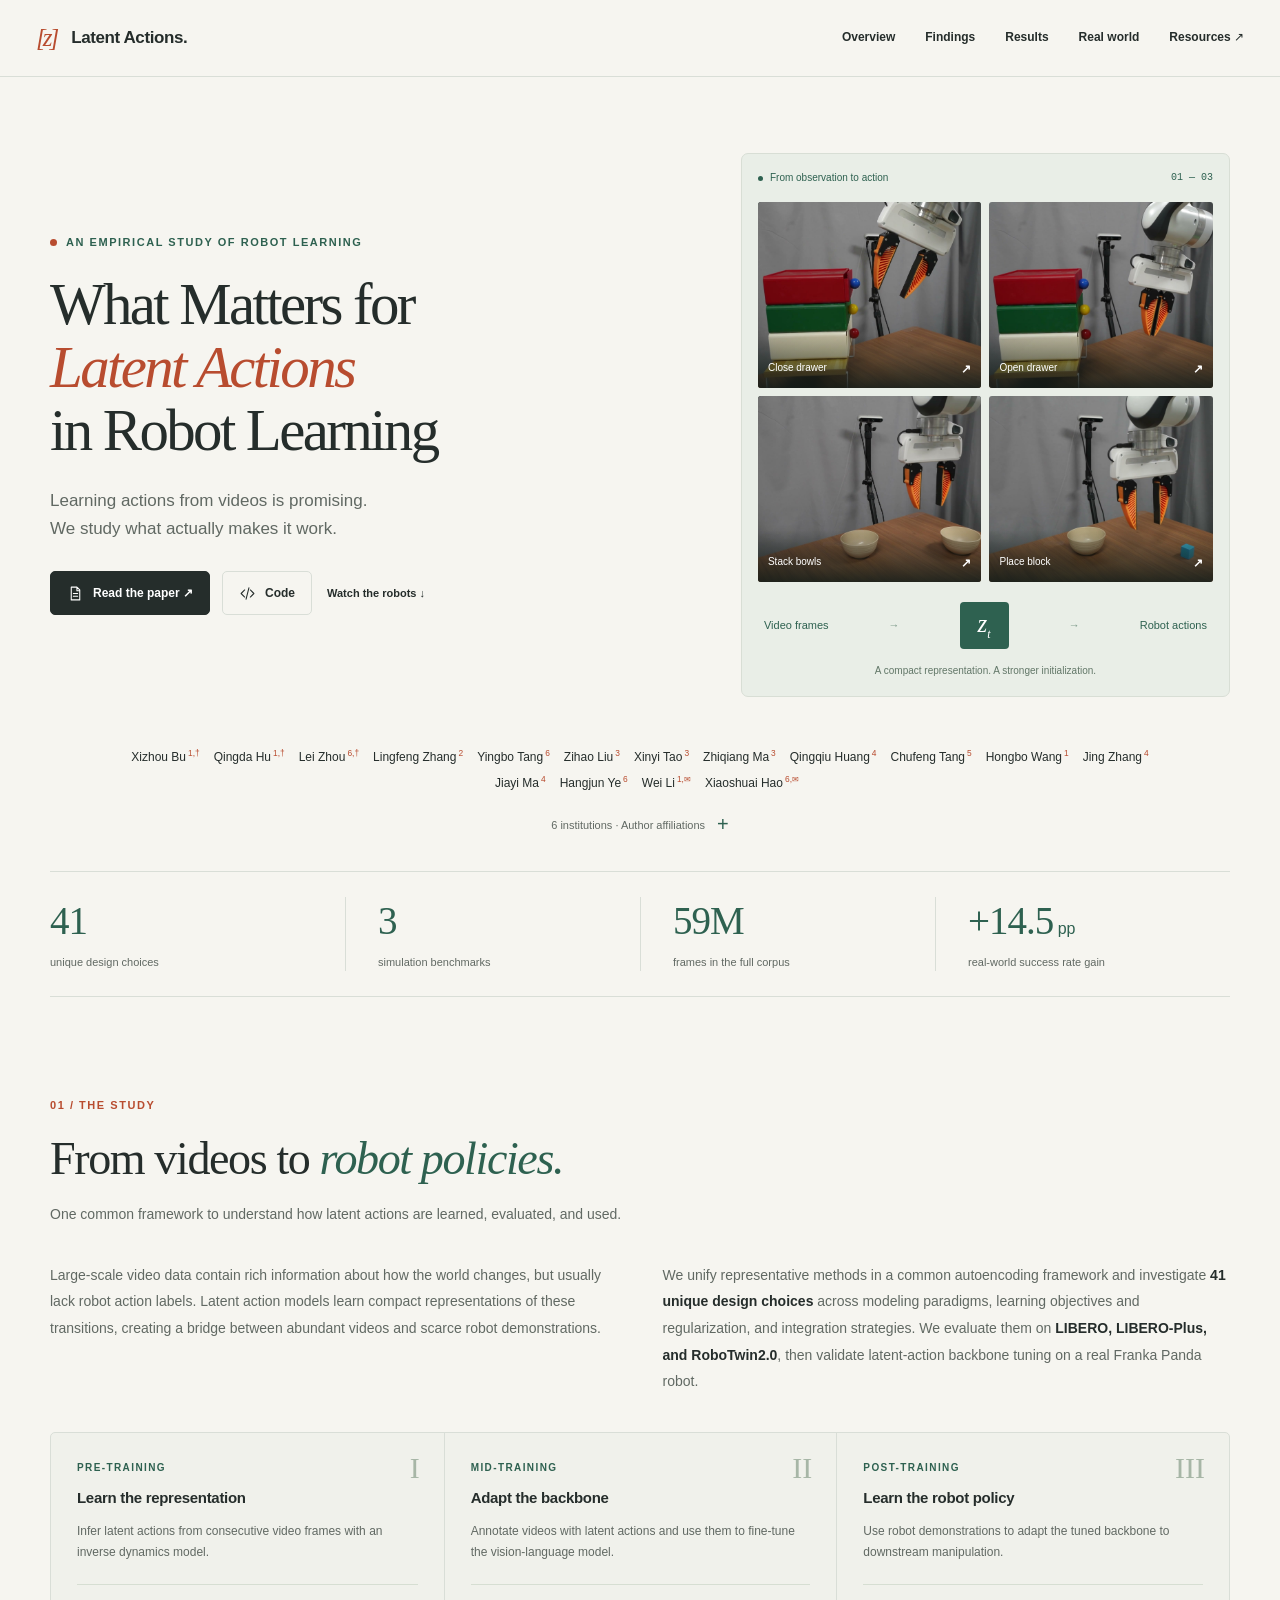
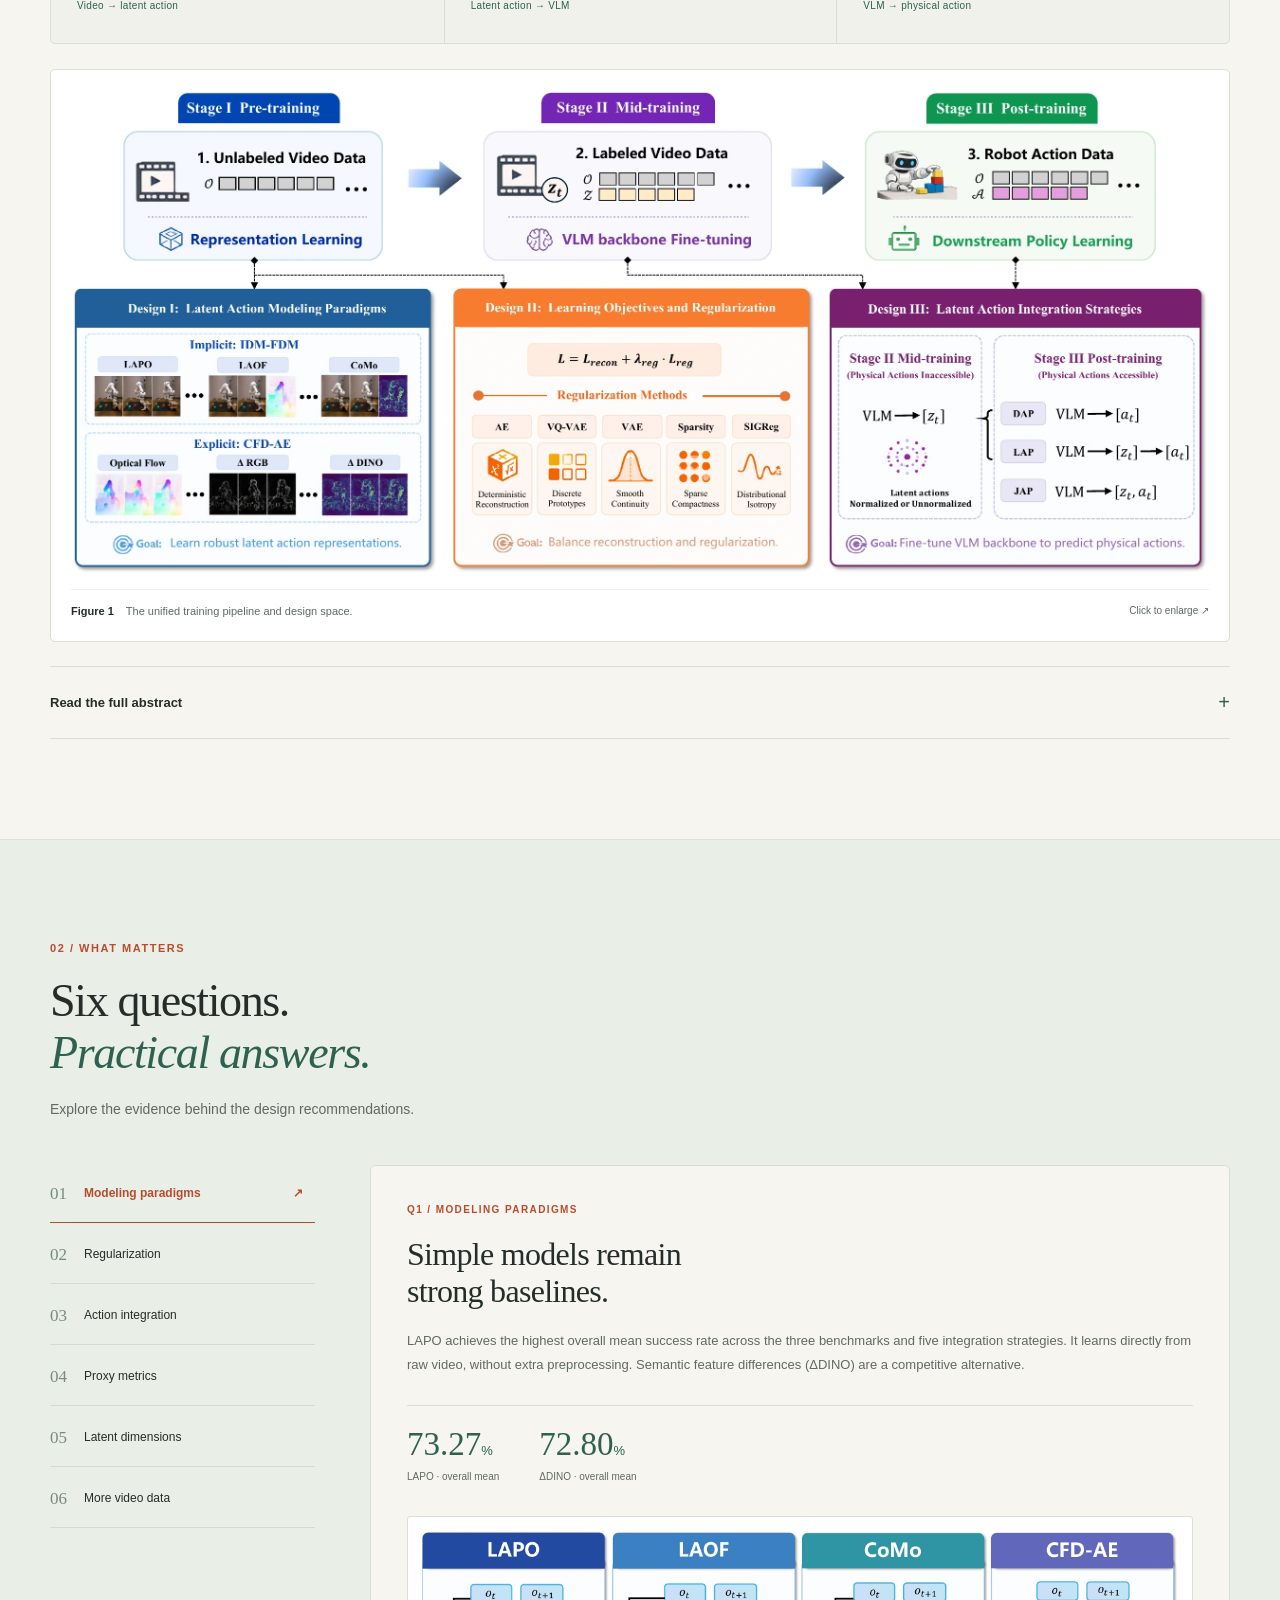
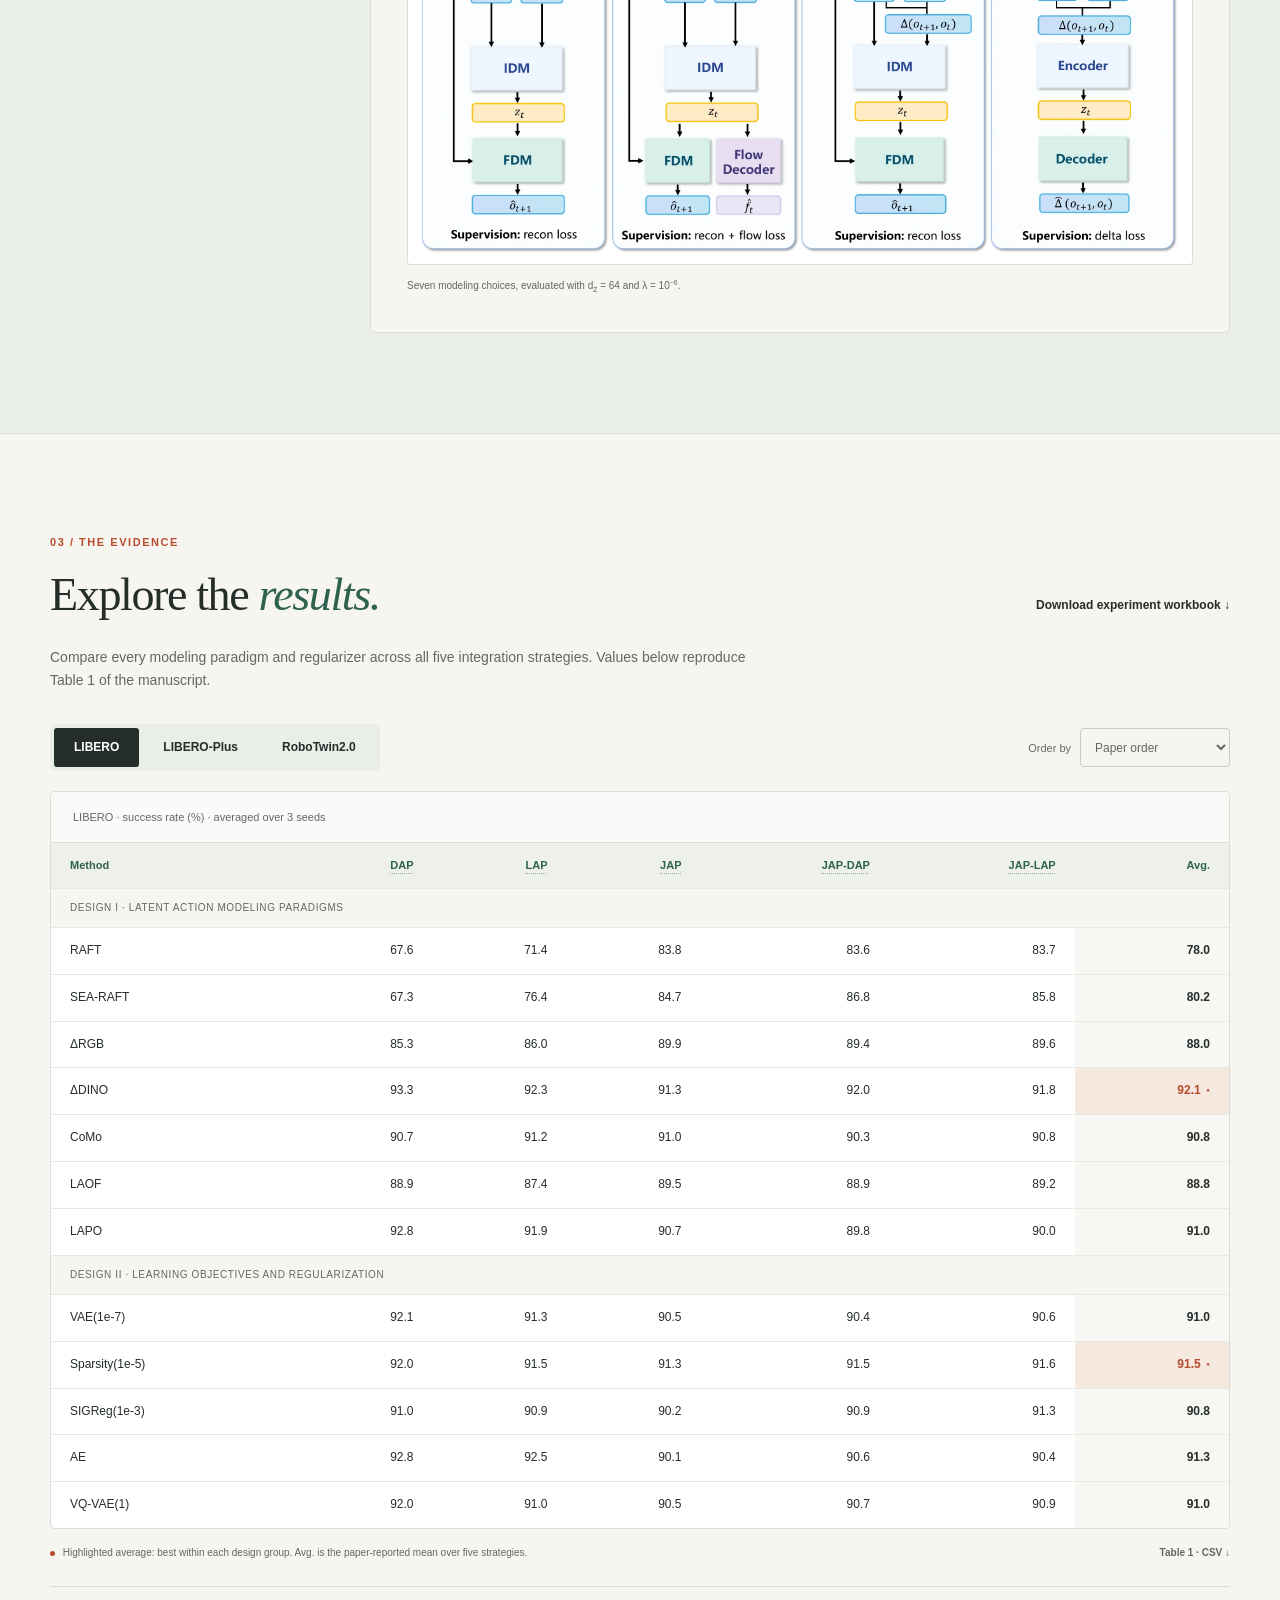
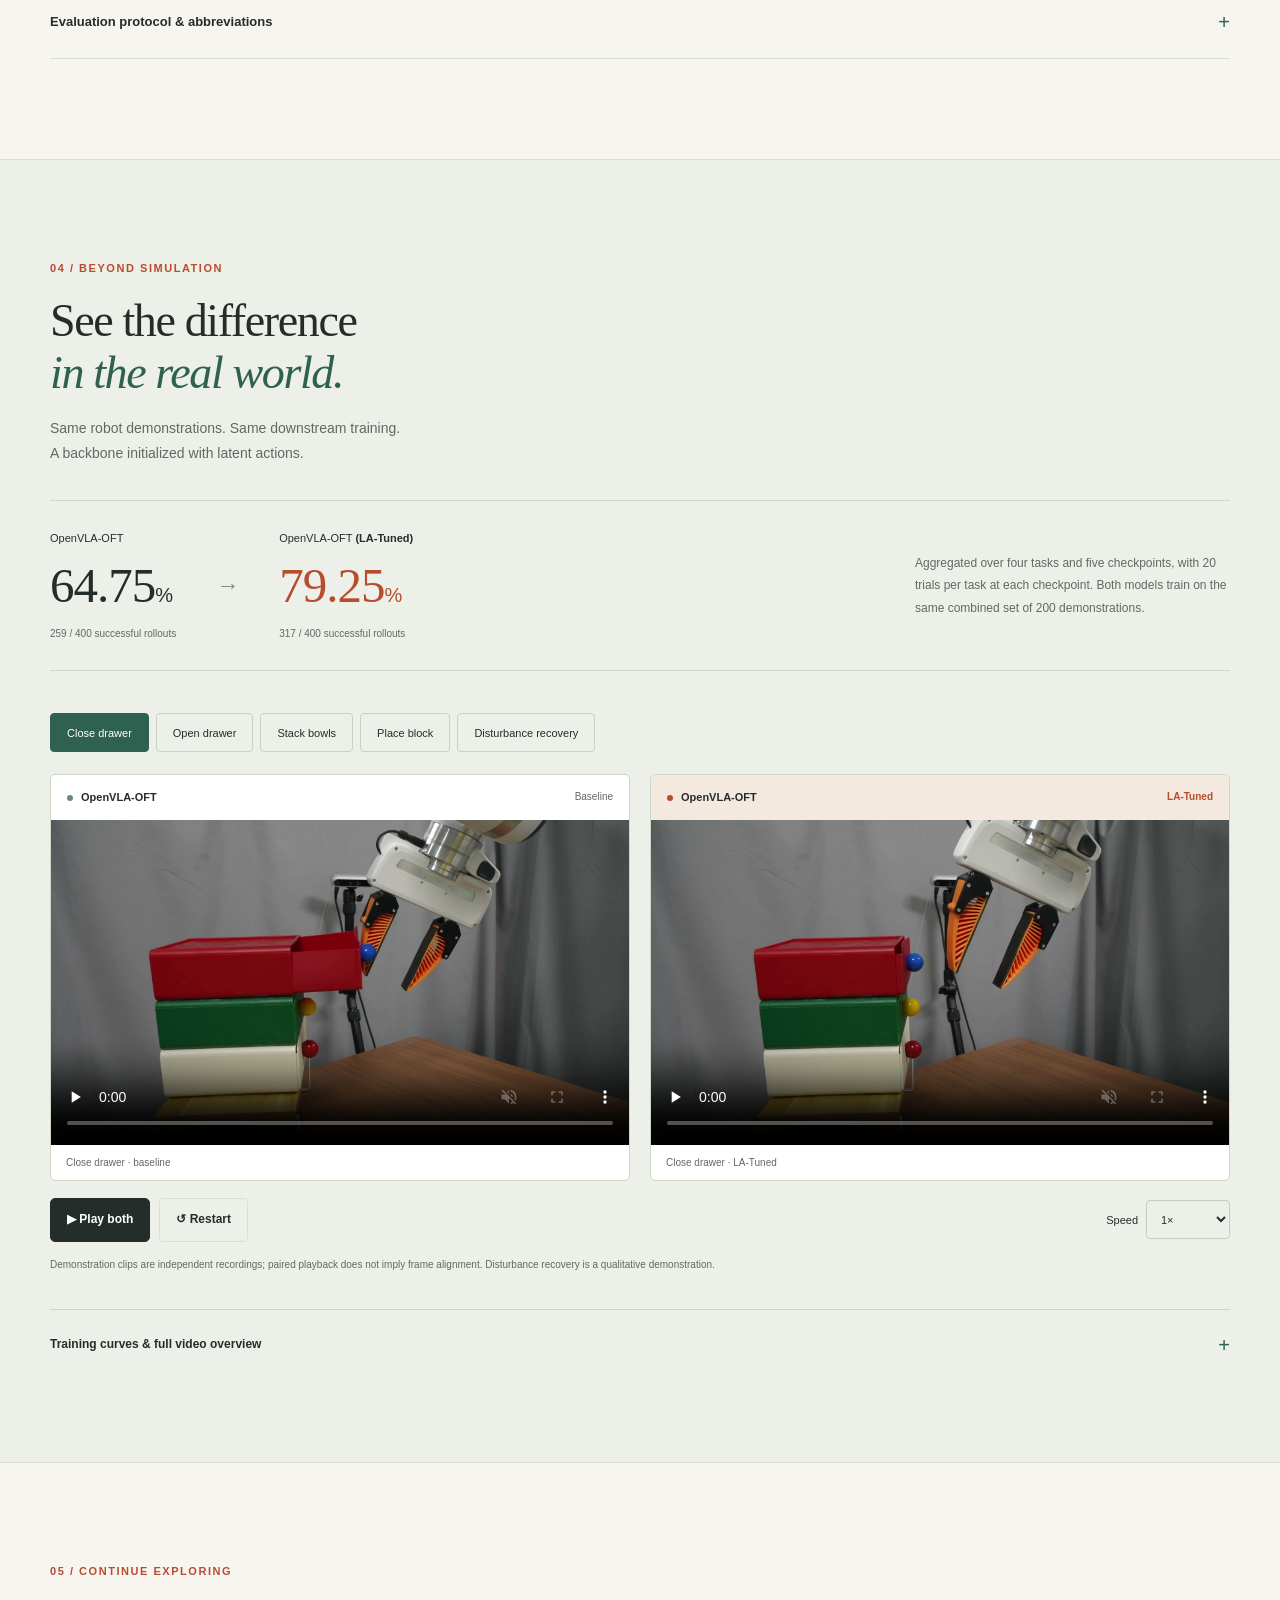
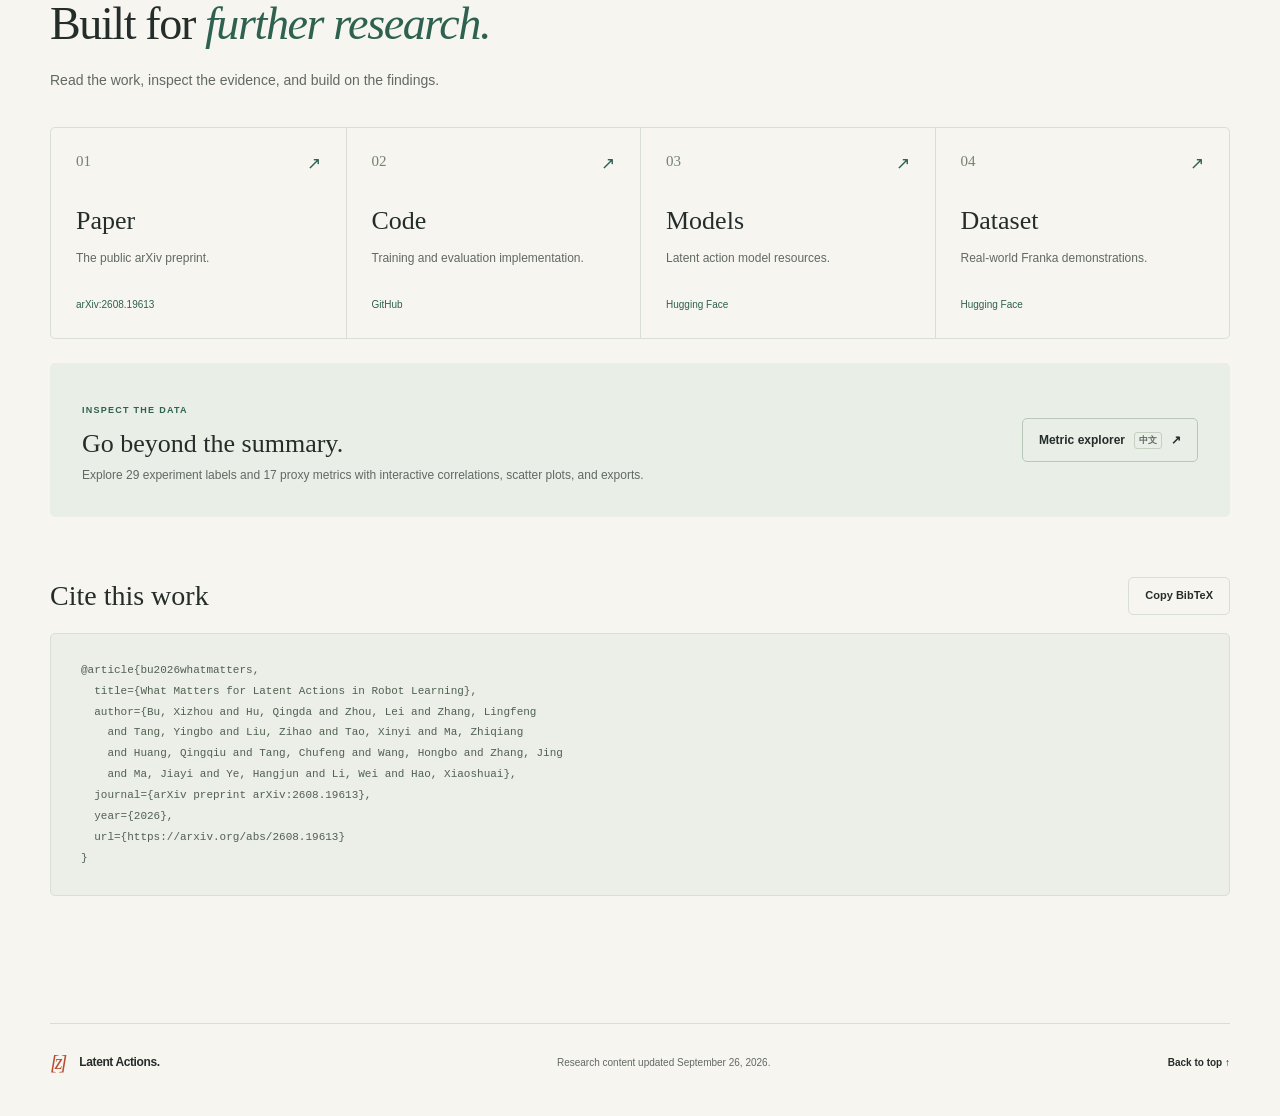
==== commit 7cf6f09d: "Correct Northwestern Polytechnical University author affiliations" ====
--- a/index.html
+++ b/index.html
@@ -11,9 +11,9 @@
   <meta property="og:image" content="https://carldegio.github.io/latent_action.github.io/assets/figures/pipeline.webp">
   <title>What Matters for Latent Actions in Robot Learning</title>
   <link rel="icon" href="assets/favicon.svg" type="image/svg+xml">
-  <link rel="stylesheet" href="style.css">
-  <script src="assets/results.js" defer></script>
-  <script src="app.js" defer></script>
+  <link rel="stylesheet" href="style.css?v=20260926-2">
+  <script src="assets/results.js?v=20260926-2" defer></script>
+  <script src="app.js?v=20260926-2" defer></script>
   <noscript><style>.finding-panel[hidden]{display:block!important;margin-bottom:20px}.finding-tabs,.results-toolbar,.playback-toolbar,.video-toolbar{display:none}.findings-layout{display:block}</style></noscript>
 </head>
 <body>
@@ -48,8 +48,8 @@
         </div>
       </div>
       <div class="authors-block">
-        <p class="authors">Xizhou Bu<sup>1,†</sup><span>Qingda Hu<sup>1,†</sup></span><span>Lei Zhou<sup>8,†</sup></span><span>Lingfeng Zhang<sup>2</sup></span><span>Yingbo Tang<sup>8</sup></span><span>Zihao Liu<sup>4</sup></span><span>Xinyi Tao<sup>3</sup></span><span>Zhiqiang Ma<sup>6</sup></span><span>Qingqiu Huang<sup>5</sup></span><span>Chufeng Tang<sup>7</sup></span><span>Hongbo Wang<sup>1</sup></span><span>Jing Zhang<sup>5</sup></span><span>Jiayi Ma<sup>5</sup></span><span>Hangjun Ye<sup>8</sup></span><span>Wei Li<sup>1,✉</sup></span><span>Xiaoshuai Hao<sup>8,✉</sup></span></p>
-        <details class="affiliations"><summary>8 institutions · Author affiliations <span aria-hidden="true">+</span></summary><p><sup>1</sup> Fudan University &nbsp; <sup>2</sup> Tsinghua University &nbsp; <sup>3</sup> Sichuan University &nbsp; <sup>4</sup> Shenzhen University of Advanced Technology &nbsp; <sup>5</sup> Wuhan University &nbsp; <sup>6</sup> Suzhou Evans Intelligent Technology Co., Ltd. &nbsp; <sup>7</sup> Morphi Intelligence Technology Co., Ltd. &nbsp; <sup>8</sup> Xiaomi EV</p><p>† Equal contribution &nbsp; ✉ Corresponding authors</p></details>
+        <p class="authors">Xizhou Bu<sup>1,†</sup><span>Qingda Hu<sup>1,†</sup></span><span>Lei Zhou<sup>6,†</sup></span><span>Lingfeng Zhang<sup>2</sup></span><span>Yingbo Tang<sup>6</sup></span><span>Zihao Liu<sup>3</sup></span><span>Xinyi Tao<sup>3</sup></span><span>Zhiqiang Ma<sup>3</sup></span><span>Qingqiu Huang<sup>4</sup></span><span>Chufeng Tang<sup>5</sup></span><span>Hongbo Wang<sup>1</sup></span><span>Jing Zhang<sup>4</sup></span><span>Jiayi Ma<sup>4</sup></span><span>Hangjun Ye<sup>6</sup></span><span>Wei Li<sup>1,✉</sup></span><span>Xiaoshuai Hao<sup>6,✉</sup></span></p>
+        <details class="affiliations"><summary>6 institutions · Author affiliations <span aria-hidden="true">+</span></summary><p><sup>1</sup> Fudan University &nbsp; <sup>2</sup> Tsinghua University &nbsp; <sup>3</sup> Research Center for Intelligent Robotics, School of Astronautics, Northwestern Polytechnical University, Xi’an, 710072, China &nbsp; <sup>4</sup> Wuhan University &nbsp; <sup>5</sup> Morphi Intelligence Technology Co., Ltd. &nbsp; <sup>6</sup> Xiaomi EV</p><p>† Equal contribution &nbsp; ✉ Corresponding authors</p></details>
       </div>
       <dl class="study-stats"><div><dt>41</dt><dd>unique design choices</dd></div><div><dt>3</dt><dd>simulation benchmarks</dd></div><div><dt>59M</dt><dd>frames in the full corpus</dd></div><div><dt>+14.5<span> pp</span></dt><dd>real-world success rate gain</dd></div></dl>
     </section>
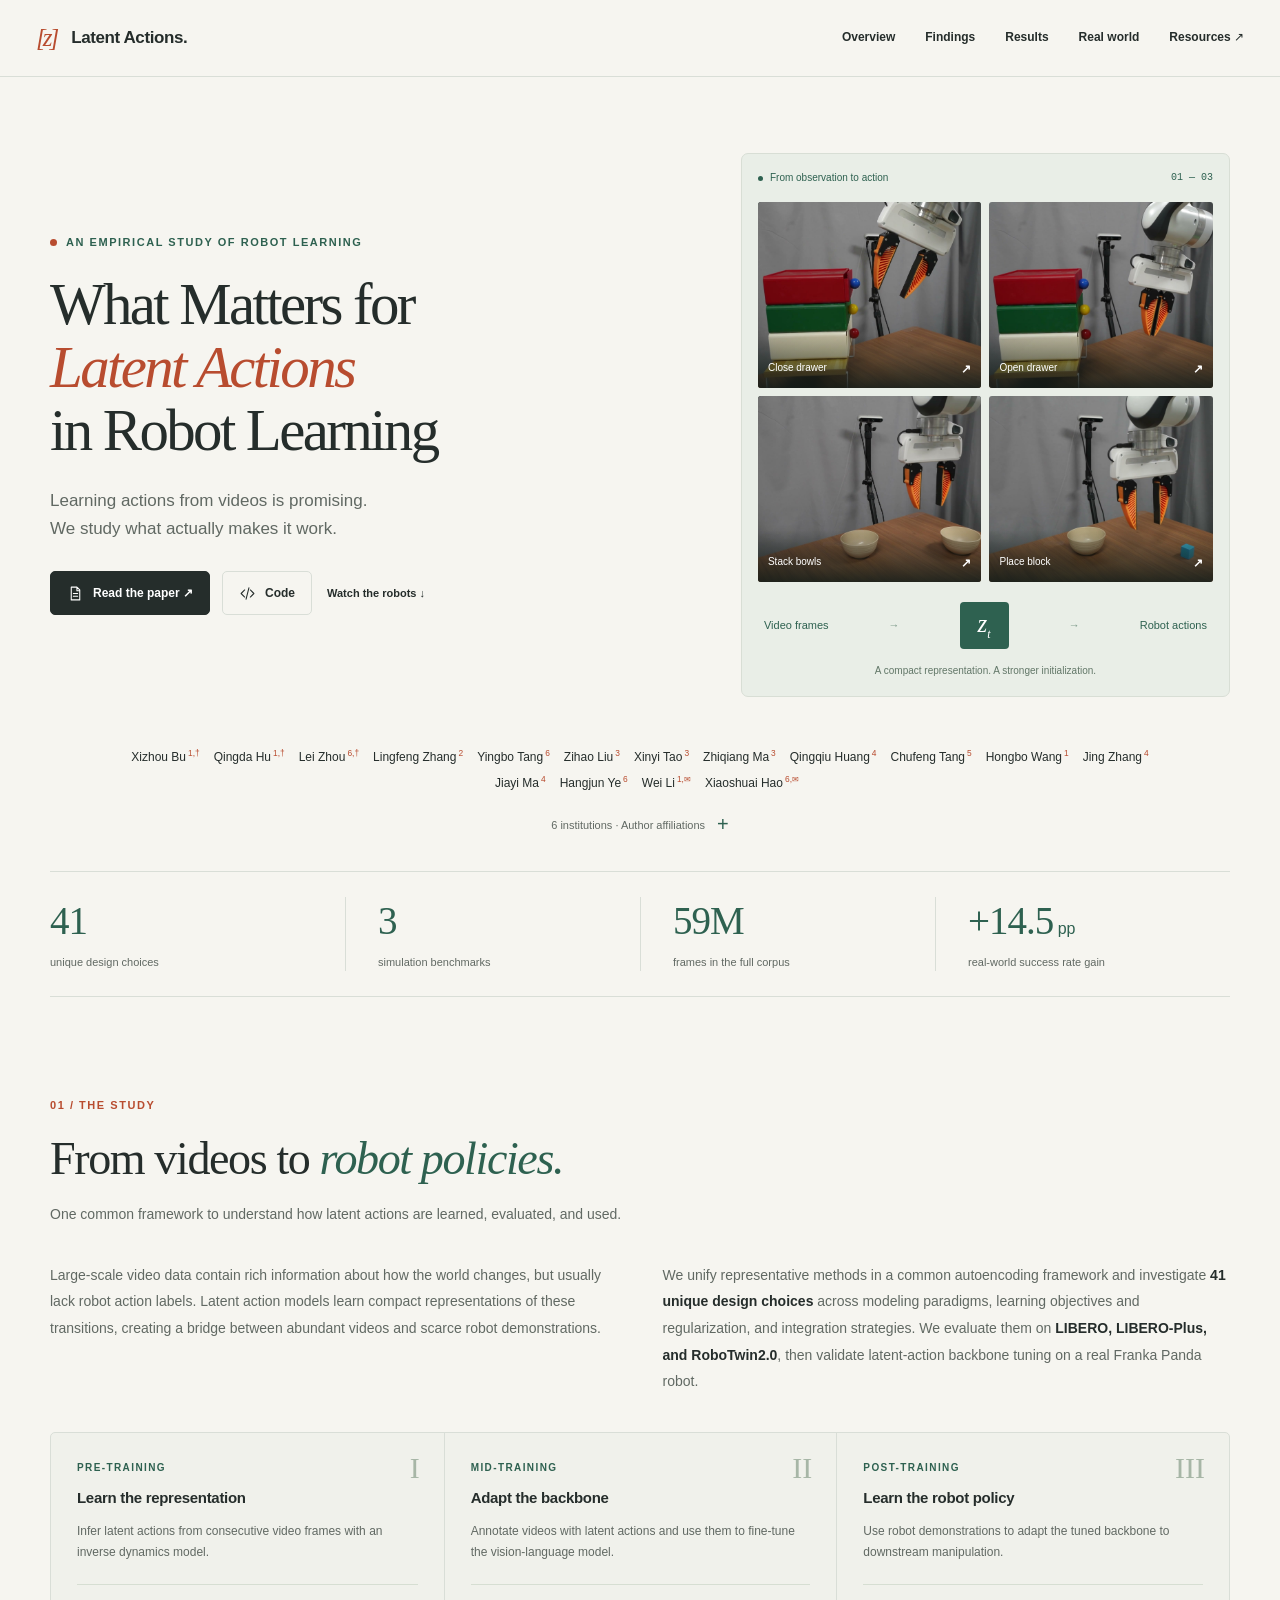
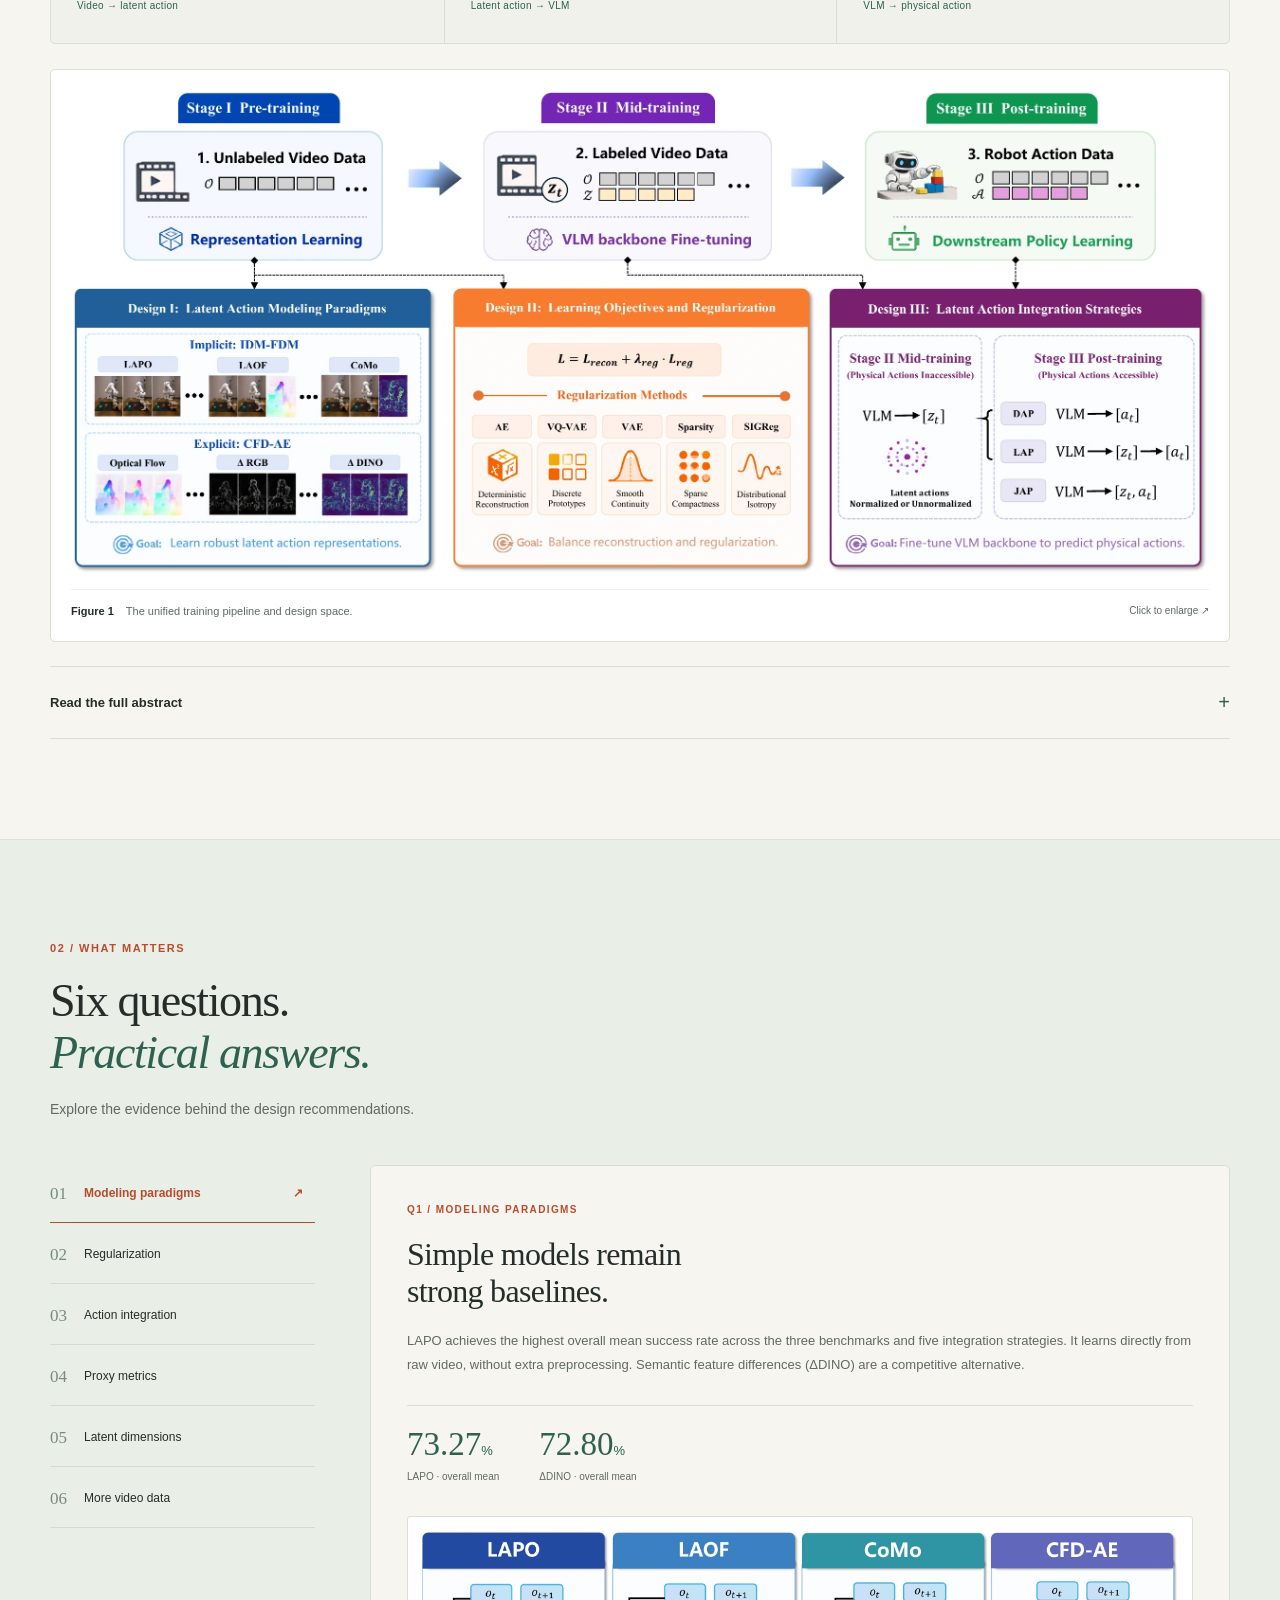
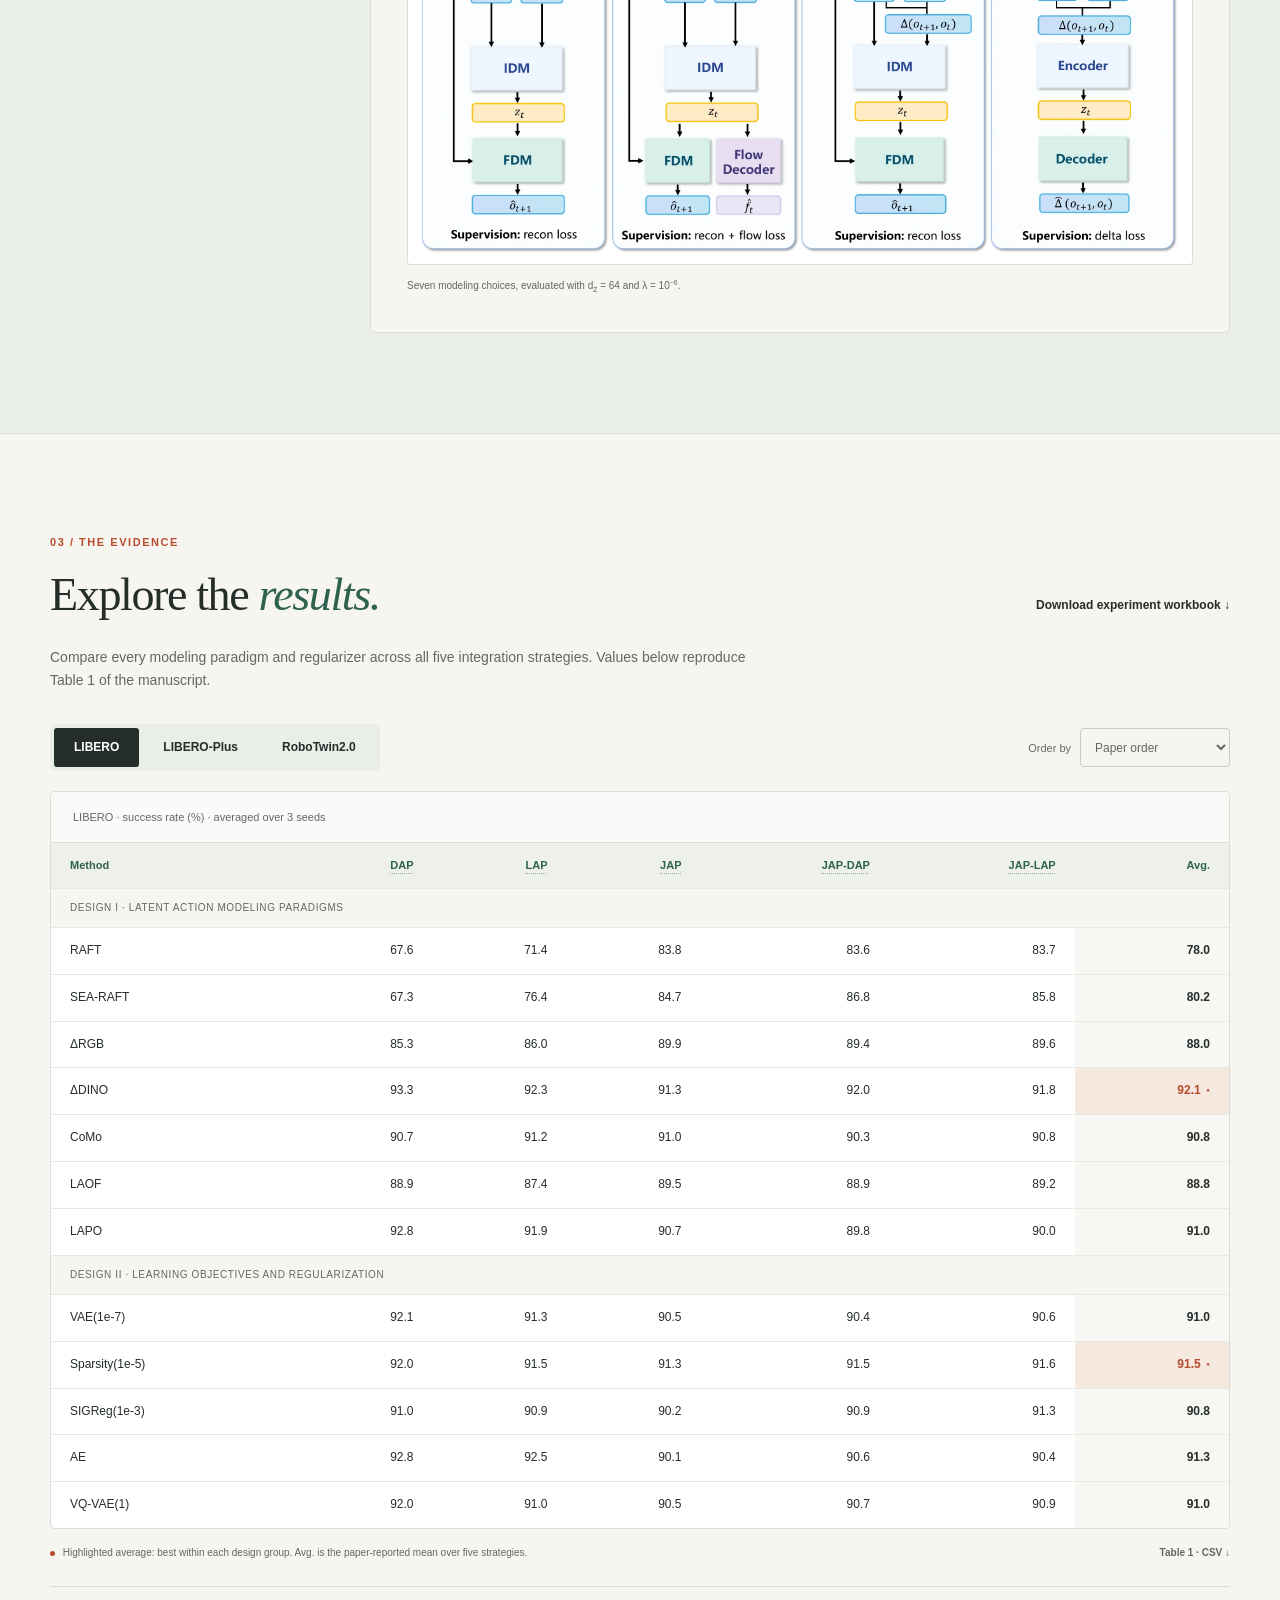
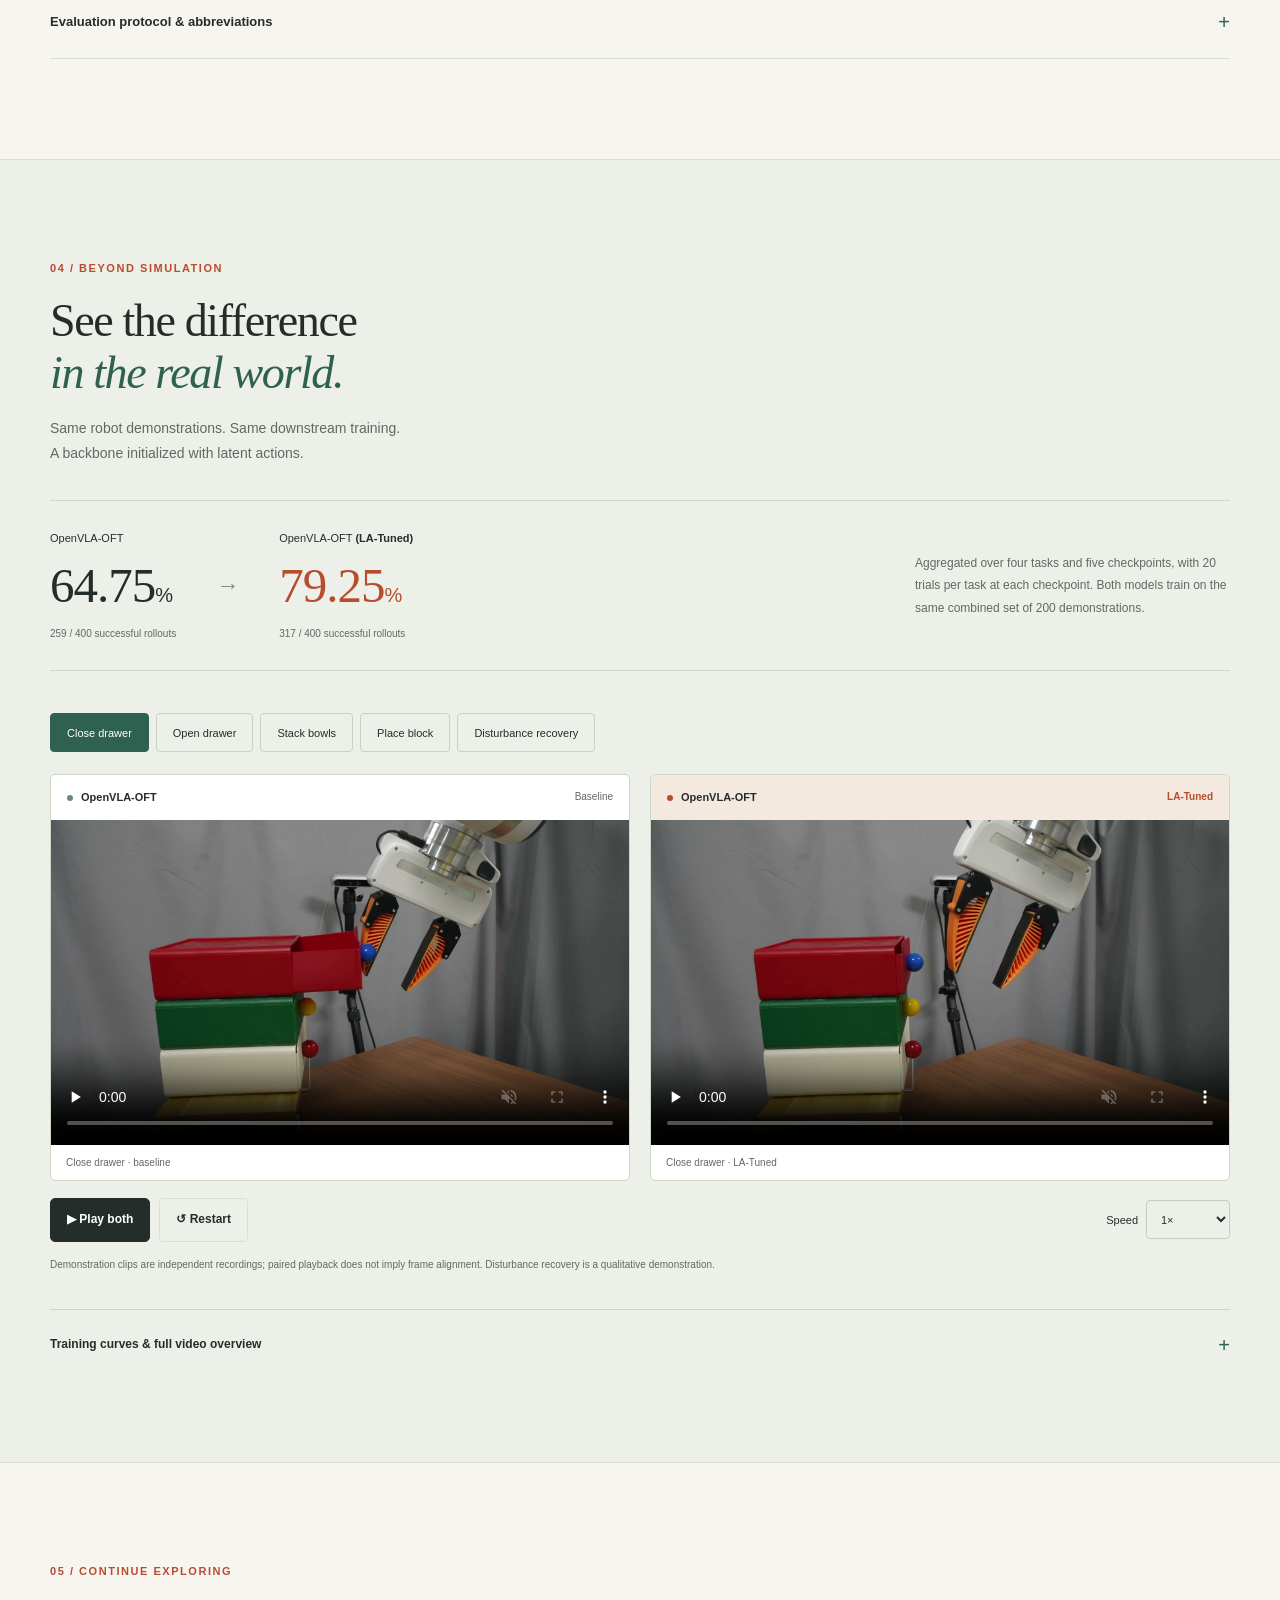
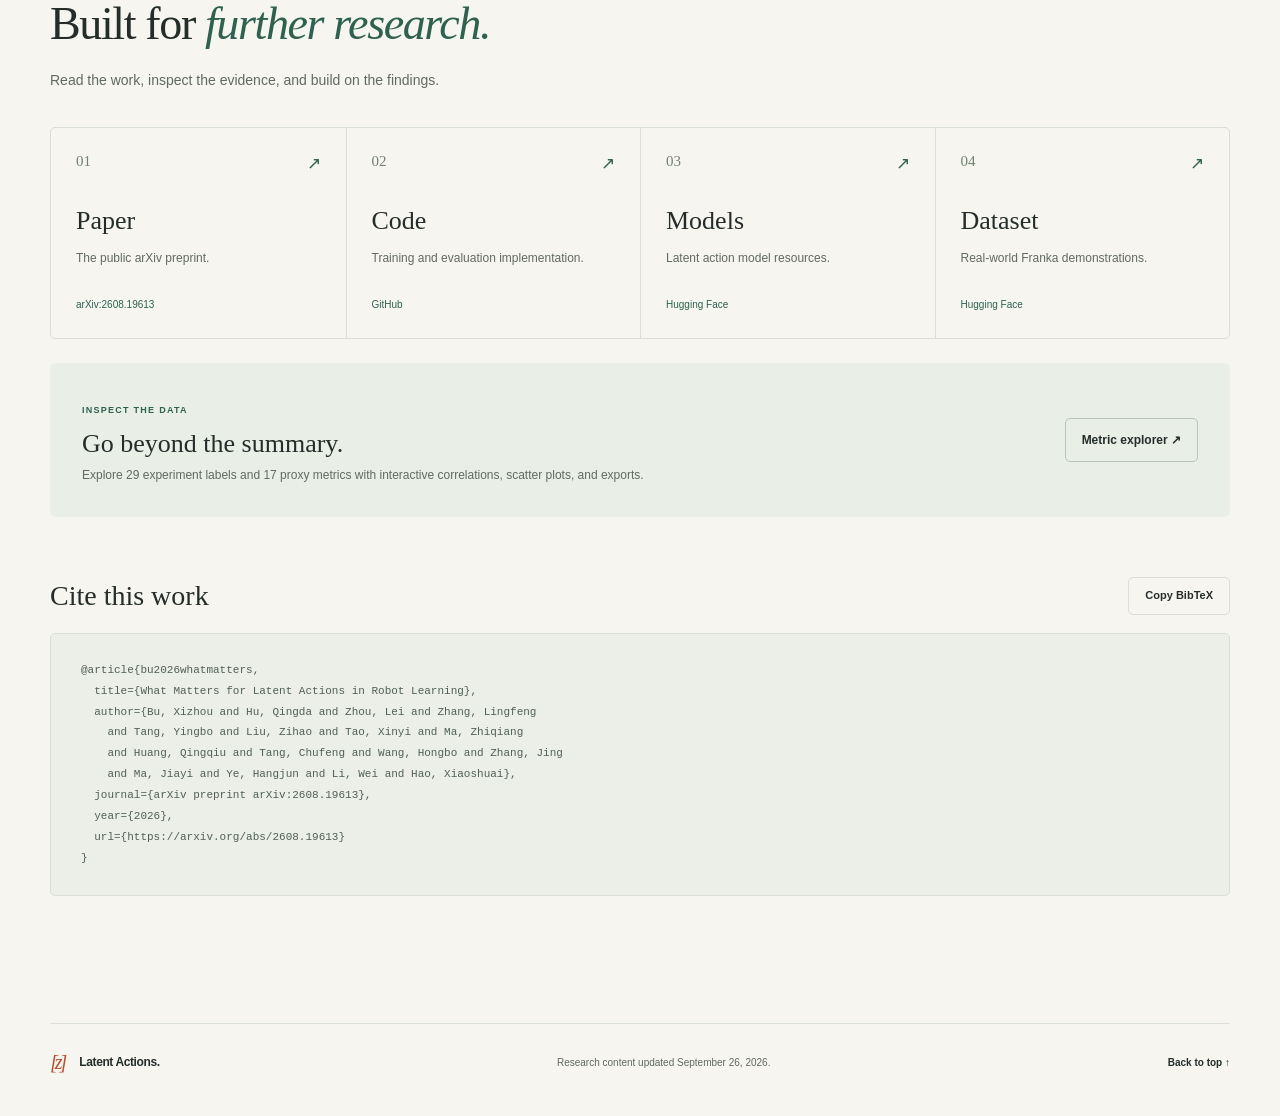
==== commit 38f8d892: "Translate performance metric explorer into English" ====
--- a/index.html
+++ b/index.html
@@ -49,7 +49,7 @@
       </div>
       <div class="authors-block">
         <p class="authors">Xizhou Bu<sup>1,†</sup><span>Qingda Hu<sup>1,†</sup></span><span>Lei Zhou<sup>6,†</sup></span><span>Lingfeng Zhang<sup>2</sup></span><span>Yingbo Tang<sup>6</sup></span><span>Zihao Liu<sup>3</sup></span><span>Xinyi Tao<sup>3</sup></span><span>Zhiqiang Ma<sup>3</sup></span><span>Qingqiu Huang<sup>4</sup></span><span>Chufeng Tang<sup>5</sup></span><span>Hongbo Wang<sup>1</sup></span><span>Jing Zhang<sup>4</sup></span><span>Jiayi Ma<sup>4</sup></span><span>Hangjun Ye<sup>6</sup></span><span>Wei Li<sup>1,✉</sup></span><span>Xiaoshuai Hao<sup>6,✉</sup></span></p>
-        <details class="affiliations"><summary>6 institutions · Author affiliations <span aria-hidden="true">+</span></summary><p><sup>1</sup> Fudan University &nbsp; <sup>2</sup> Tsinghua University &nbsp; <sup>3</sup> Research Center for Intelligent Robotics, School of Astronautics, Northwestern Polytechnical University, Xi’an, 710072, China &nbsp; <sup>4</sup> Wuhan University &nbsp; <sup>5</sup> Morphi Intelligence Technology Co., Ltd. &nbsp; <sup>6</sup> Xiaomi EV</p><p>† Equal contribution &nbsp; ✉ Corresponding authors</p></details>
+        <details class="affiliations"><summary>6 institutions · Author affiliations <span aria-hidden="true">+</span></summary><p><sup>1</sup> Fudan University &nbsp; <sup>2</sup> Tsinghua University &nbsp; <sup>3</sup> Northwestern Polytechnical University &nbsp; <sup>4</sup> Wuhan University &nbsp; <sup>5</sup> Morphi Intelligence Technology Co., Ltd. &nbsp; <sup>6</sup> Xiaomi EV</p><p>† Equal contribution &nbsp; ✉ Corresponding authors</p></details>
       </div>
       <dl class="study-stats"><div><dt>41</dt><dd>unique design choices</dd></div><div><dt>3</dt><dd>simulation benchmarks</dd></div><div><dt>59M</dt><dd>frames in the full corpus</dd></div><div><dt>+14.5<span> pp</span></dt><dd>real-world success rate gain</dd></div></dl>
     </section>
@@ -119,7 +119,7 @@
         <a class="resource" href="https://huggingface.co/XizoB/LAM" target="_blank" rel="noopener noreferrer"><span class="resource-number">03 <i>↗</i></span><h3>Models</h3><p>Latent action model resources.</p><span class="resource-meta">Hugging Face</span></a>
         <a class="resource" href="https://huggingface.co/datasets/XizoB/franka_20260617_lerobotv2.1" target="_blank" rel="noopener noreferrer"><span class="resource-number">04 <i>↗</i></span><h3>Dataset</h3><p>Real-world Franka demonstrations.</p><span class="resource-meta">Hugging Face</span></a>
       </div>
-      <div class="explorer-callout"><div><span class="eyebrow">Inspect the data</span><h3>Go beyond the summary.</h3><p>Explore 29 experiment labels and 17 proxy metrics with interactive correlations, scatter plots, and exports.</p></div><a class="button" href="analysis/index.html" target="_blank" rel="noopener">Metric explorer <span class="language-tag">中文</span> ↗</a></div>
+      <div class="explorer-callout"><div><span class="eyebrow">Inspect the data</span><h3>Go beyond the summary.</h3><p>Explore 29 experiment labels and 17 proxy metrics with interactive correlations, scatter plots, and exports.</p></div><a class="button" href="analysis/index.html?v=en-20260926" target="_blank" rel="noopener">Metric explorer ↗</a></div>
       <div class="citation"><div class="citation-header"><h3>Cite this work</h3><button class="button" id="copy-citation" type="button">Copy BibTeX</button></div><pre><code id="bibtex">@article{bu2026whatmatters,
   title={What Matters for Latent Actions in Robot Learning},
   author={Bu, Xizhou and Hu, Qingda and Zhou, Lei and Zhang, Lingfeng
